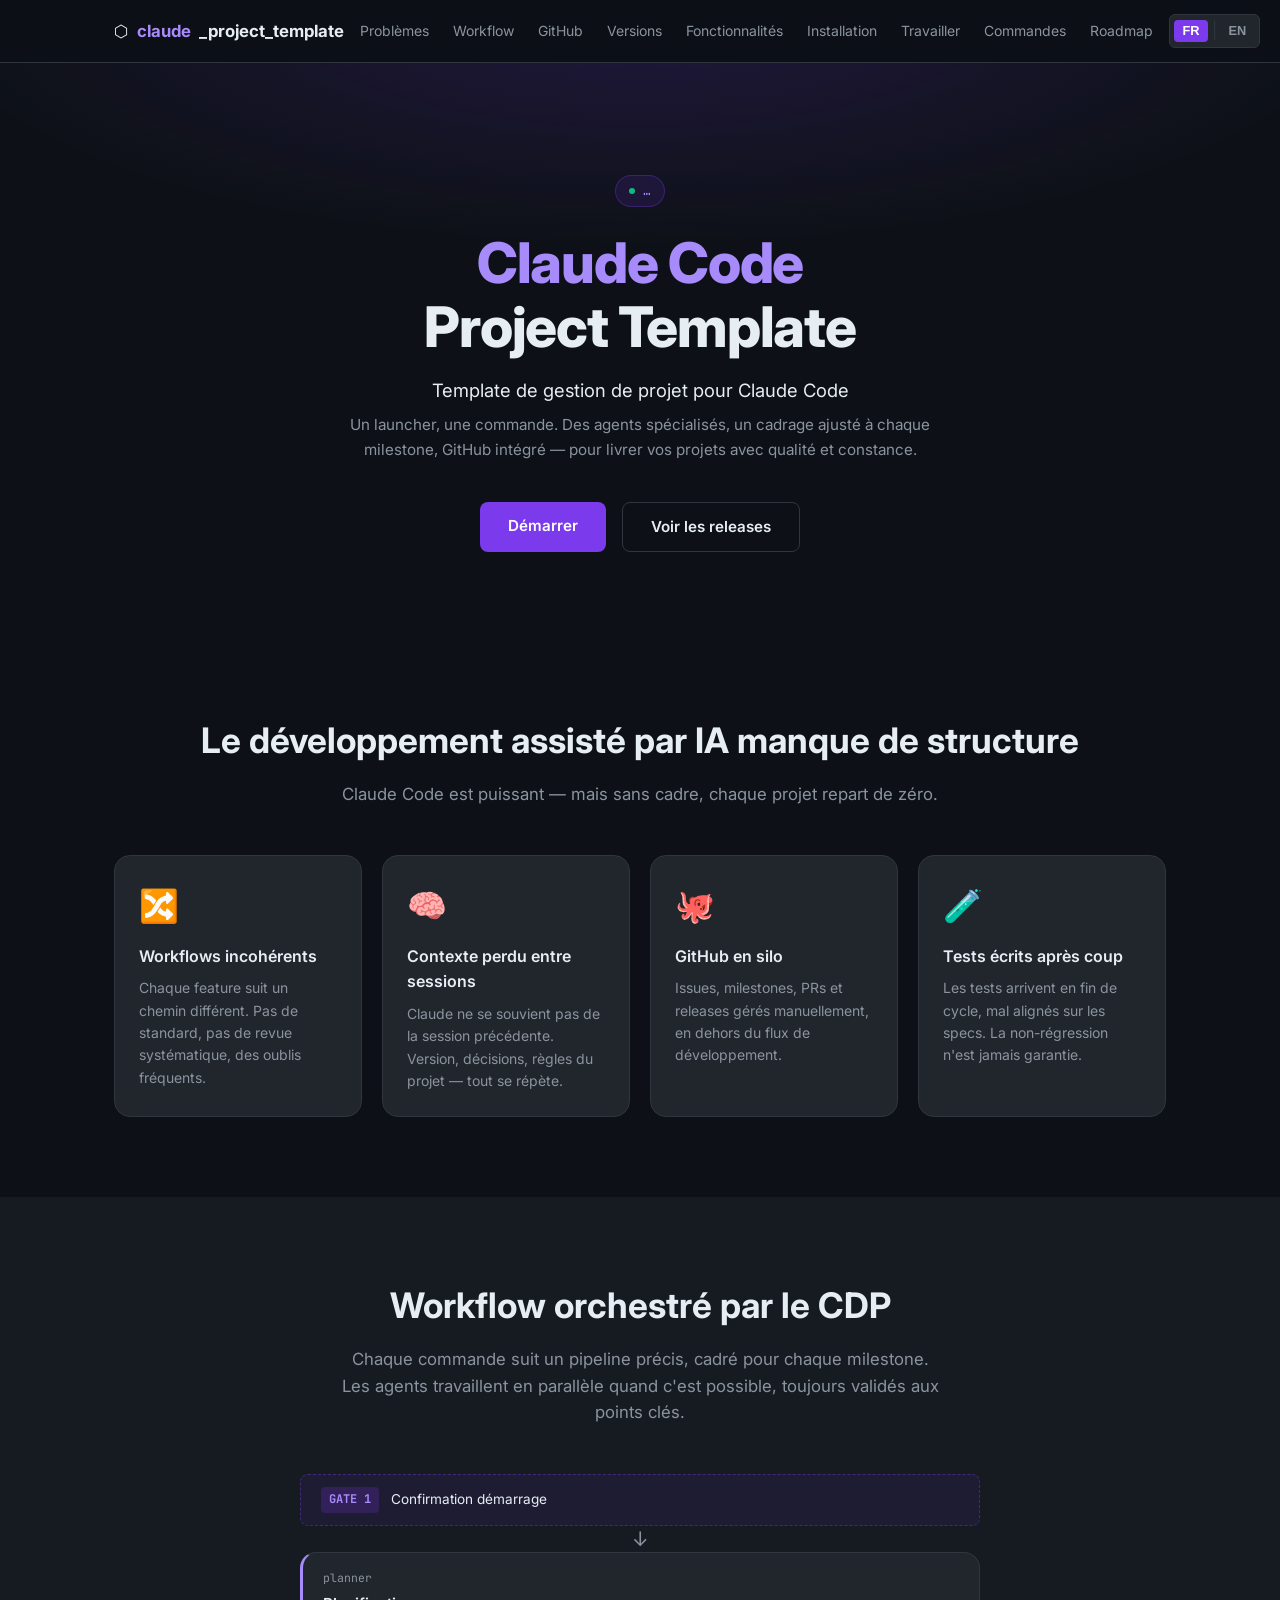
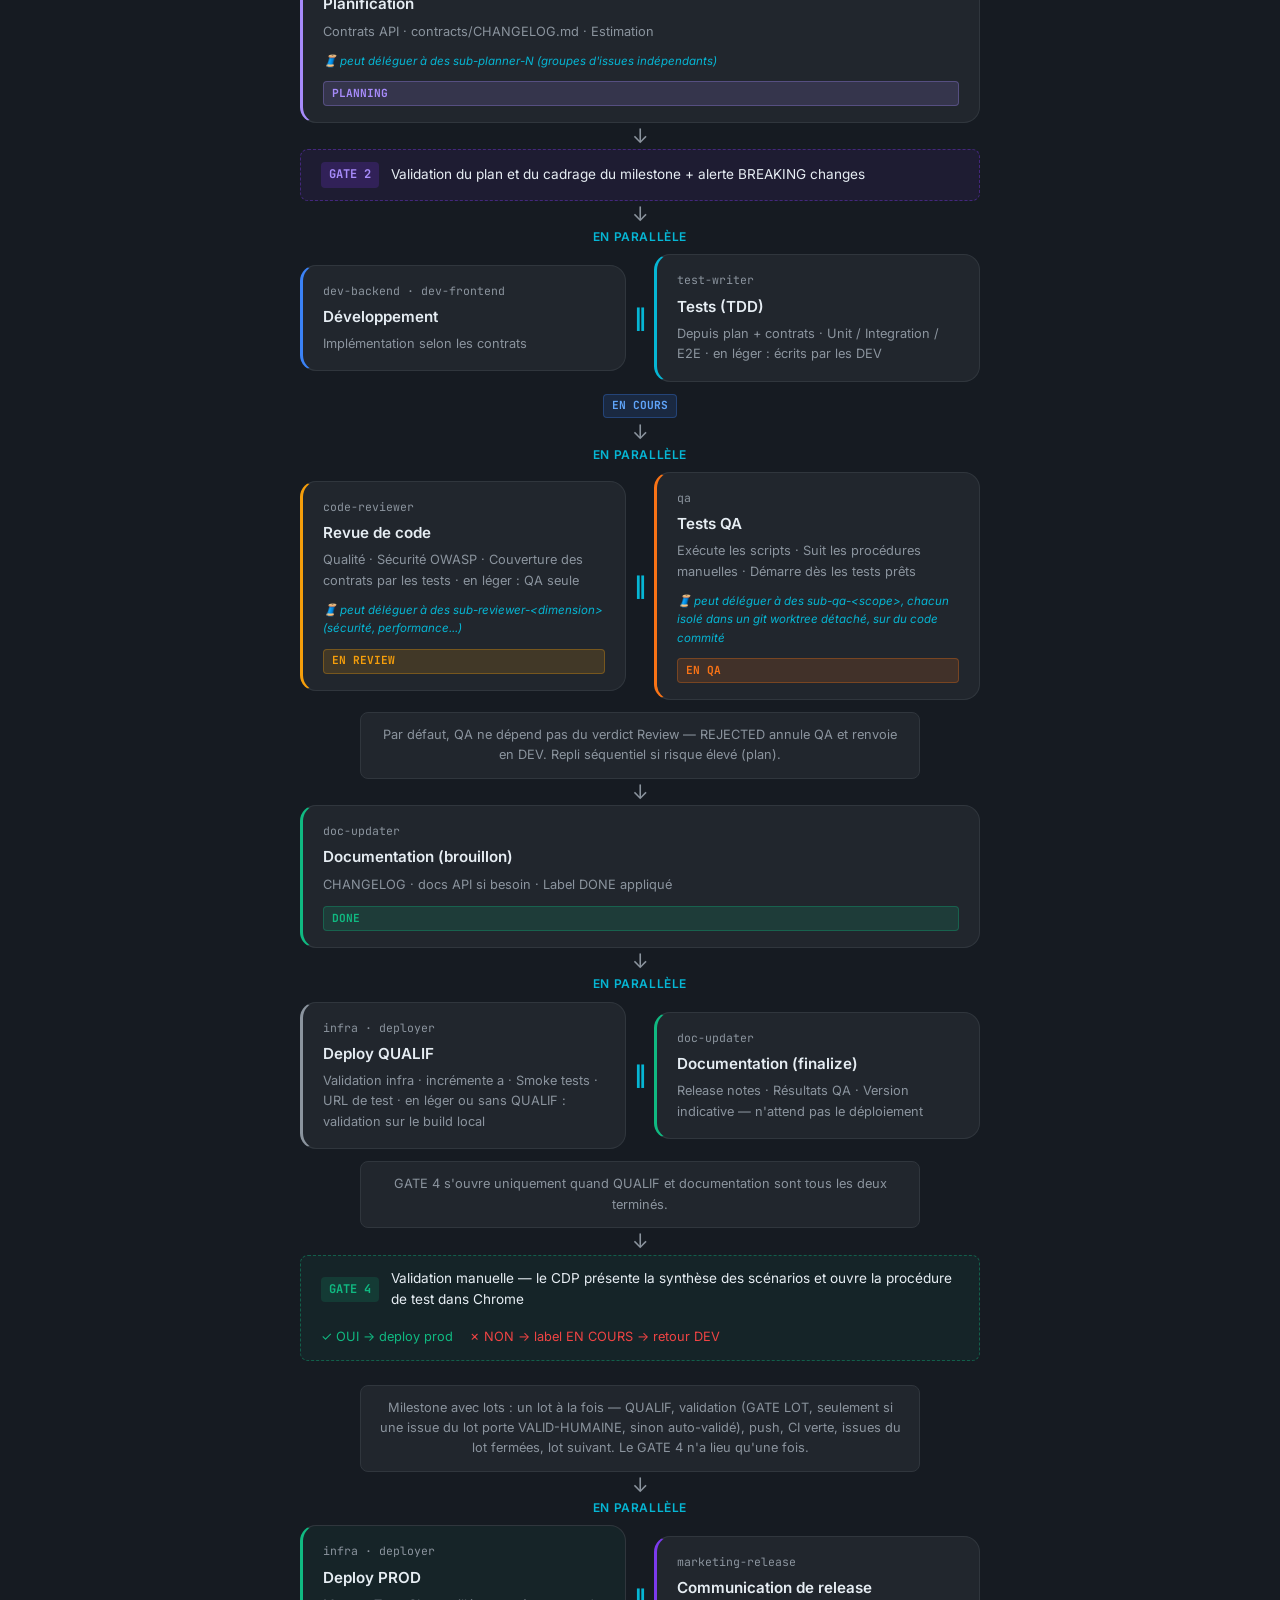
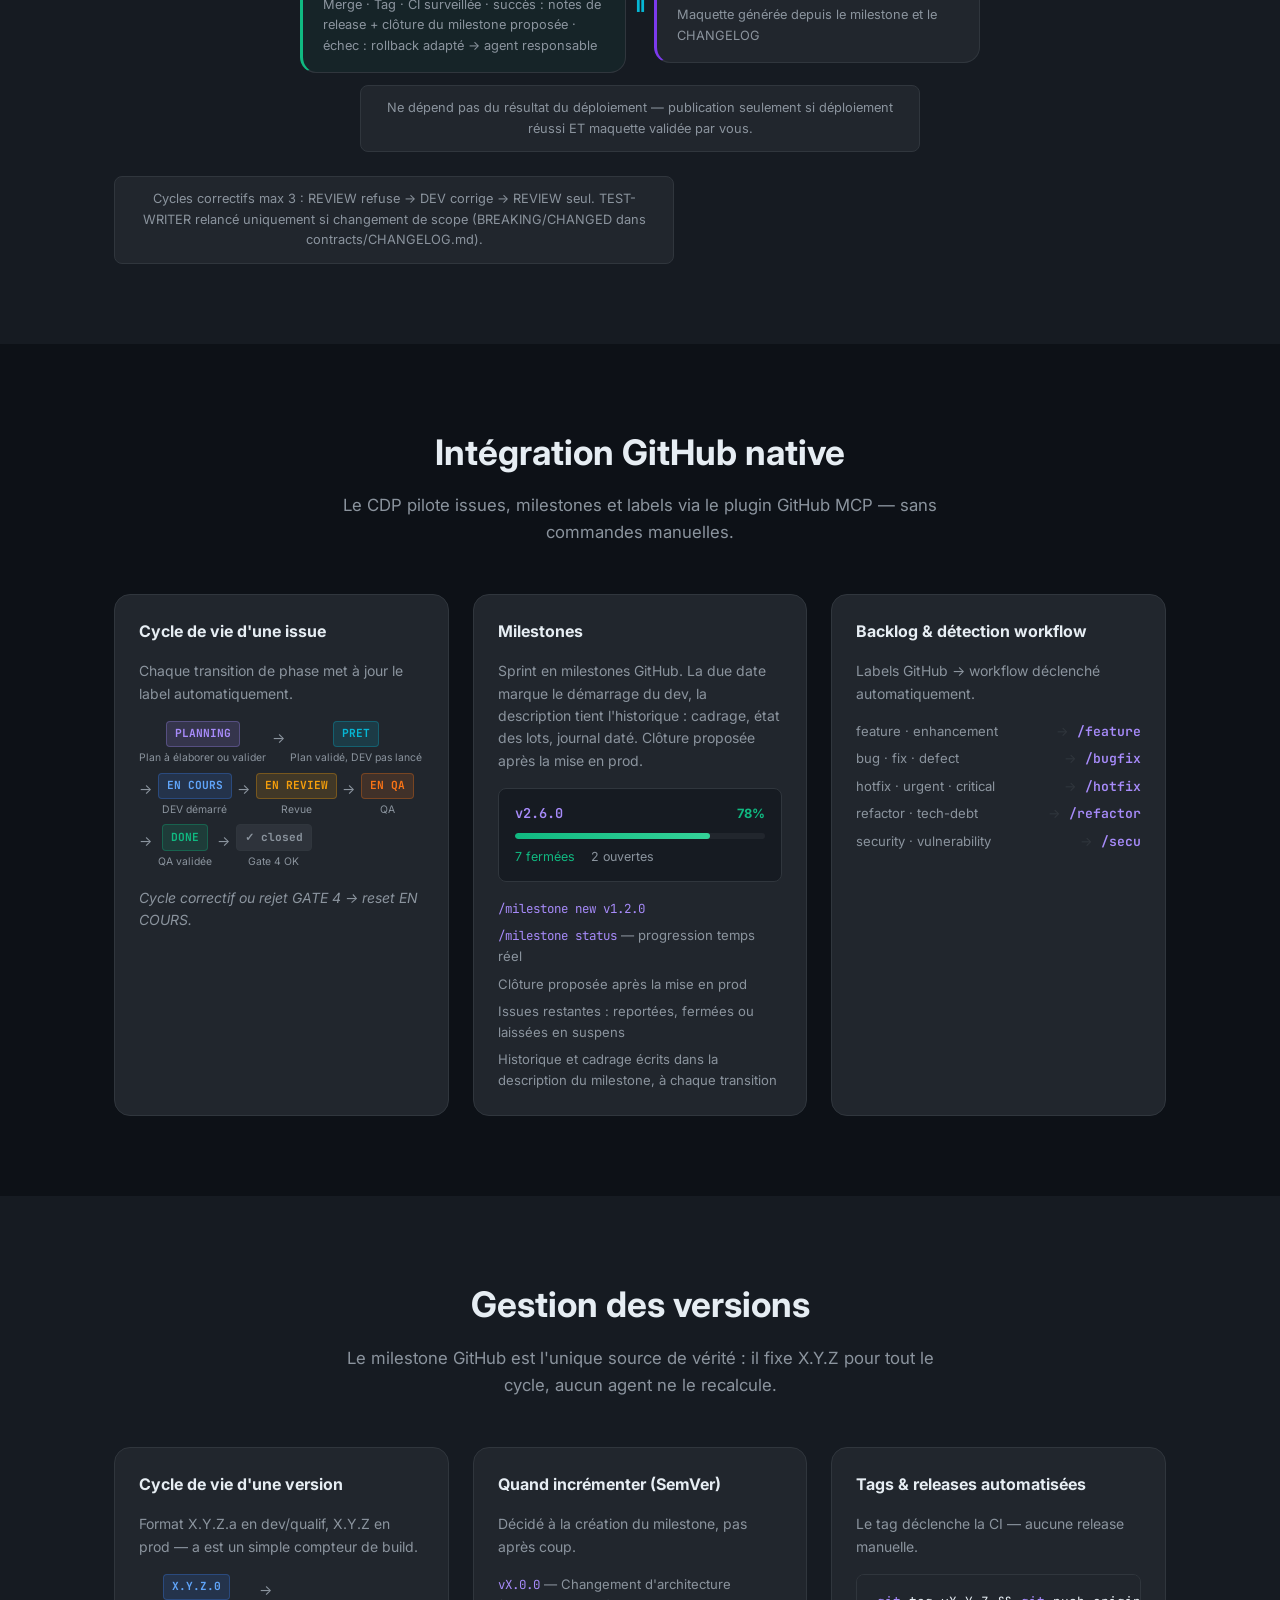
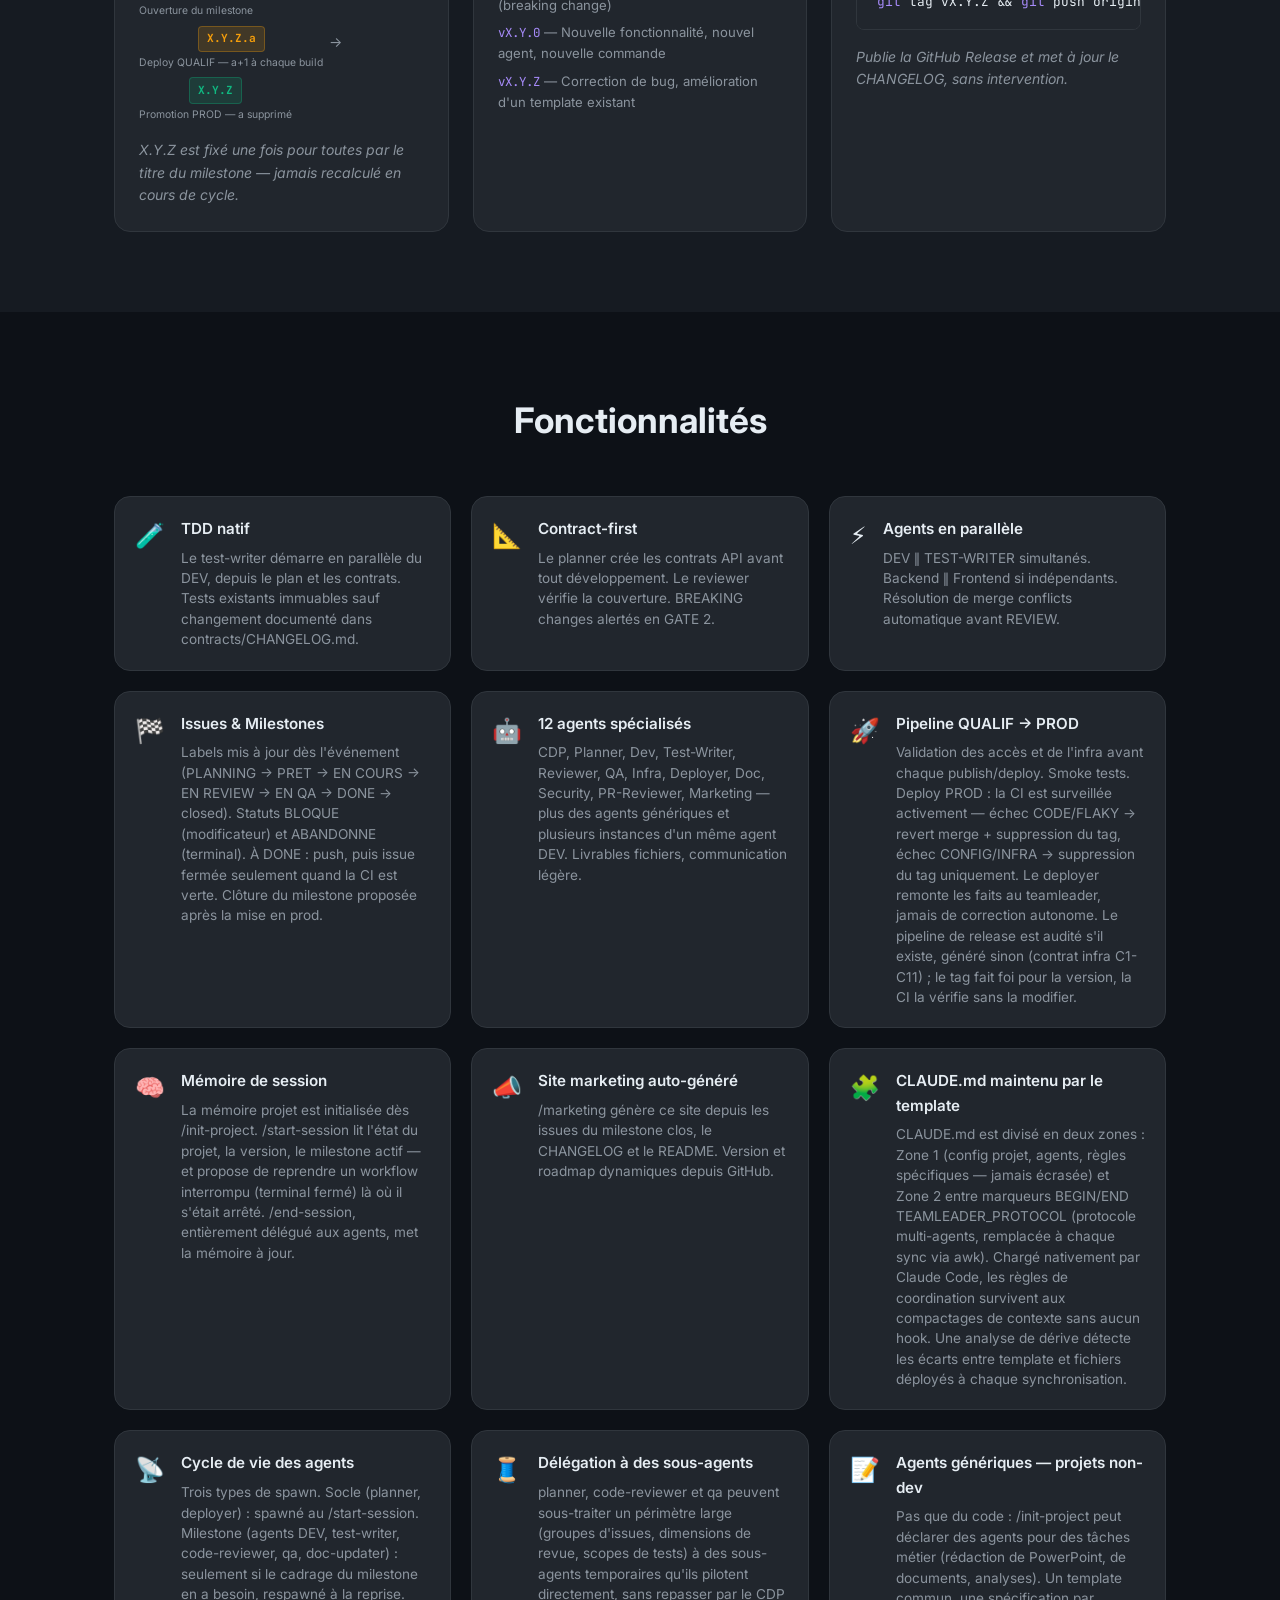
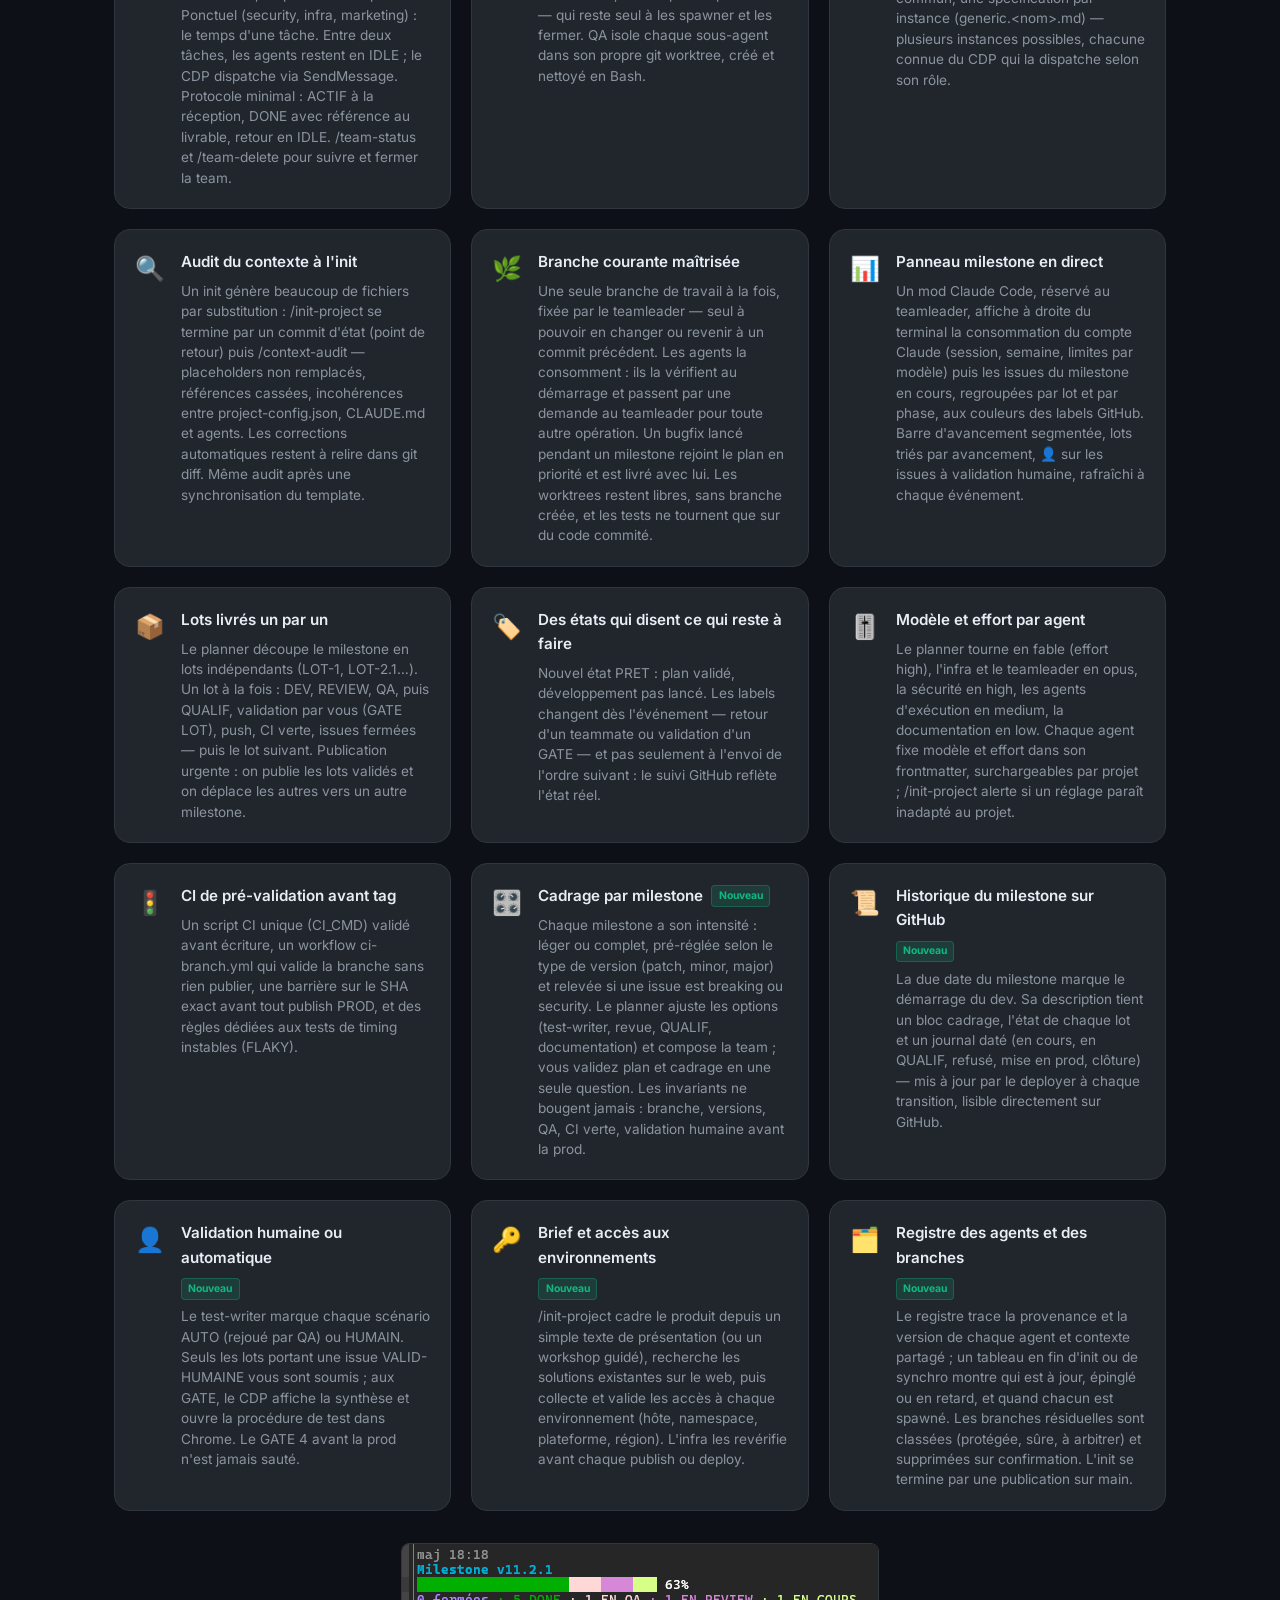
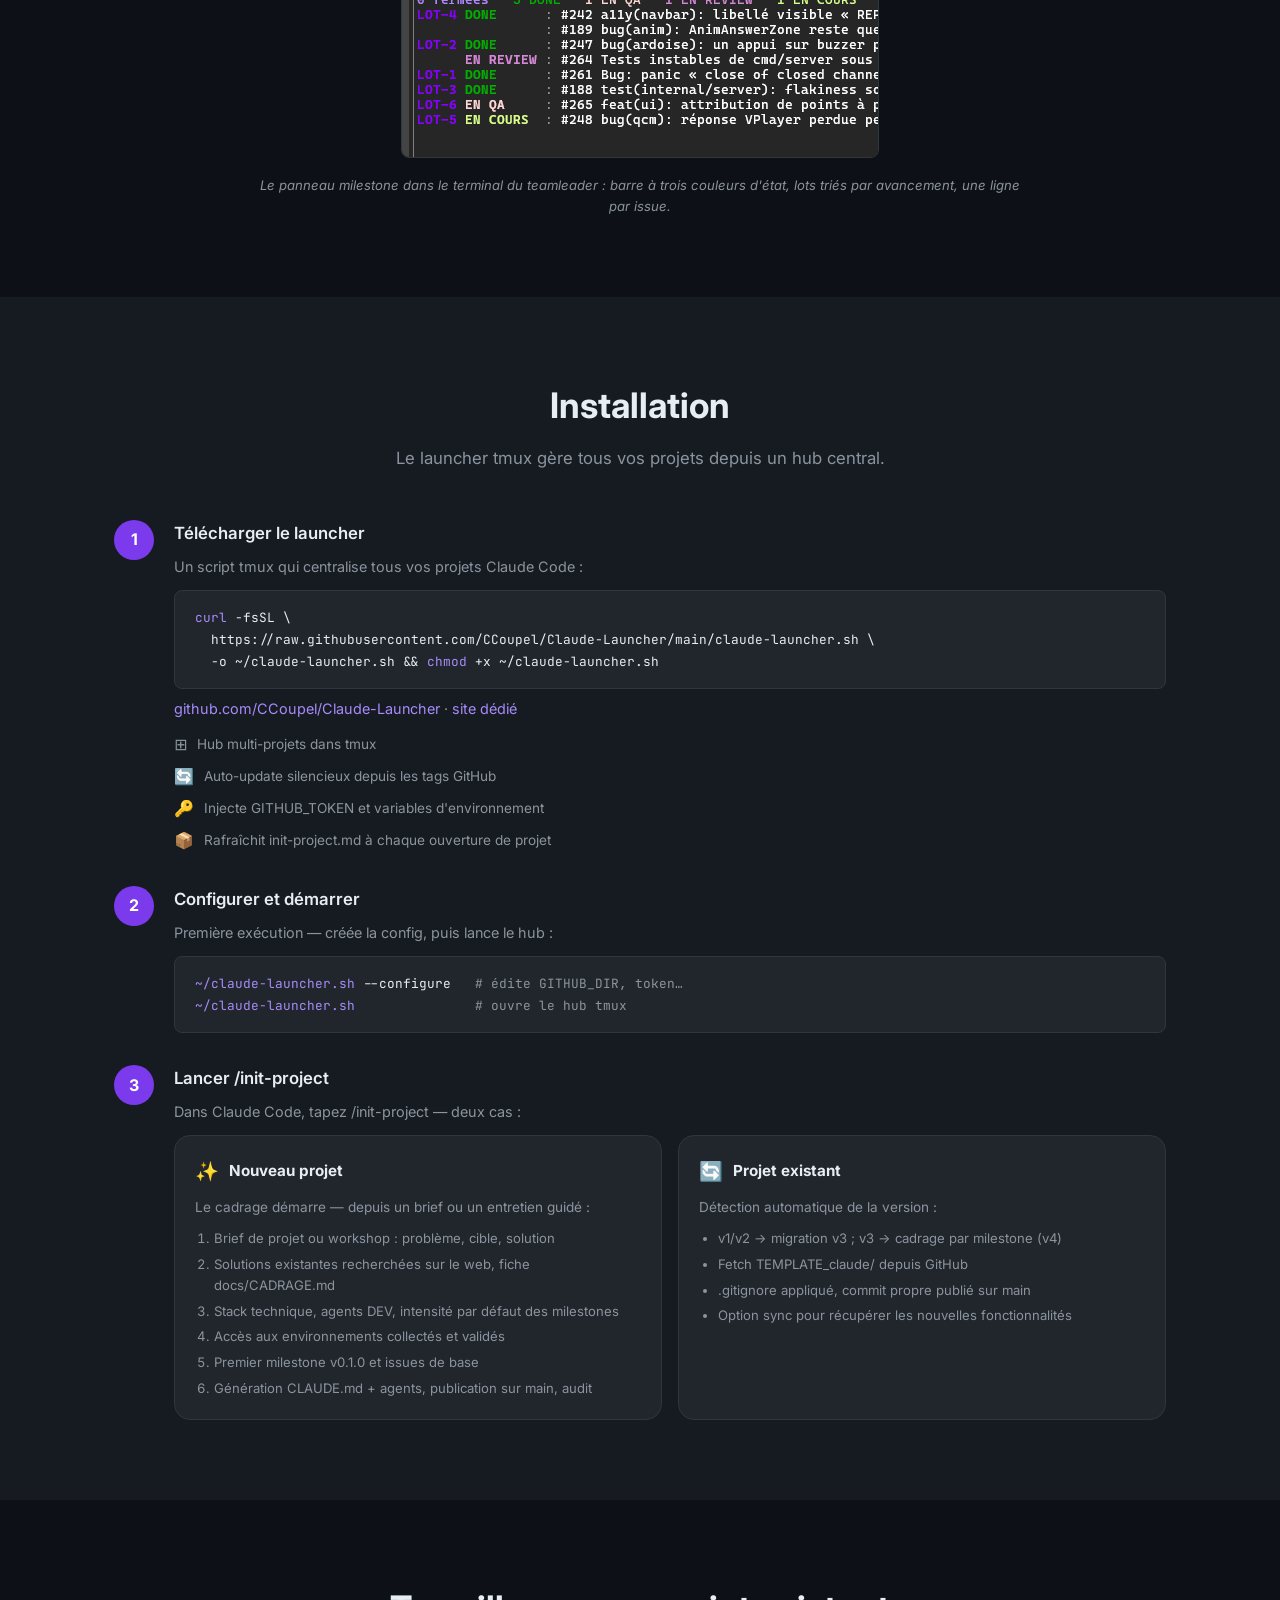
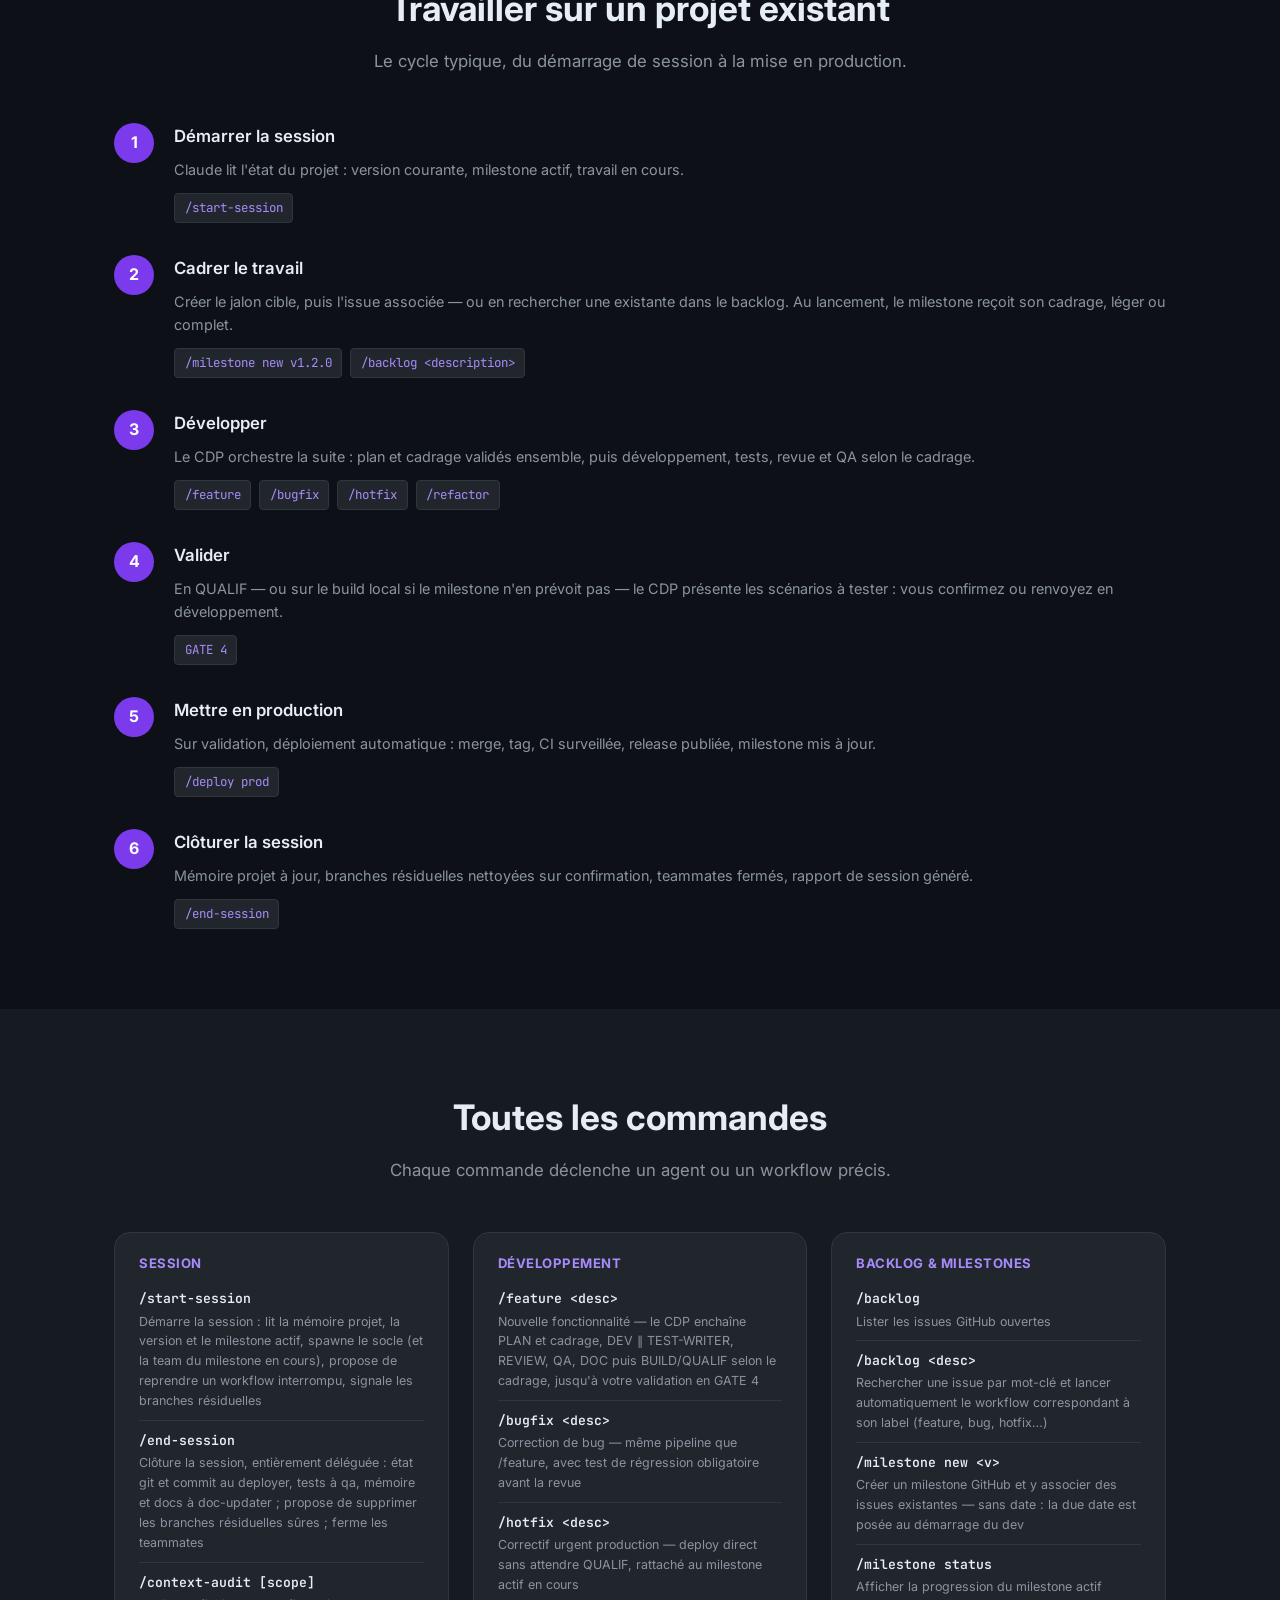
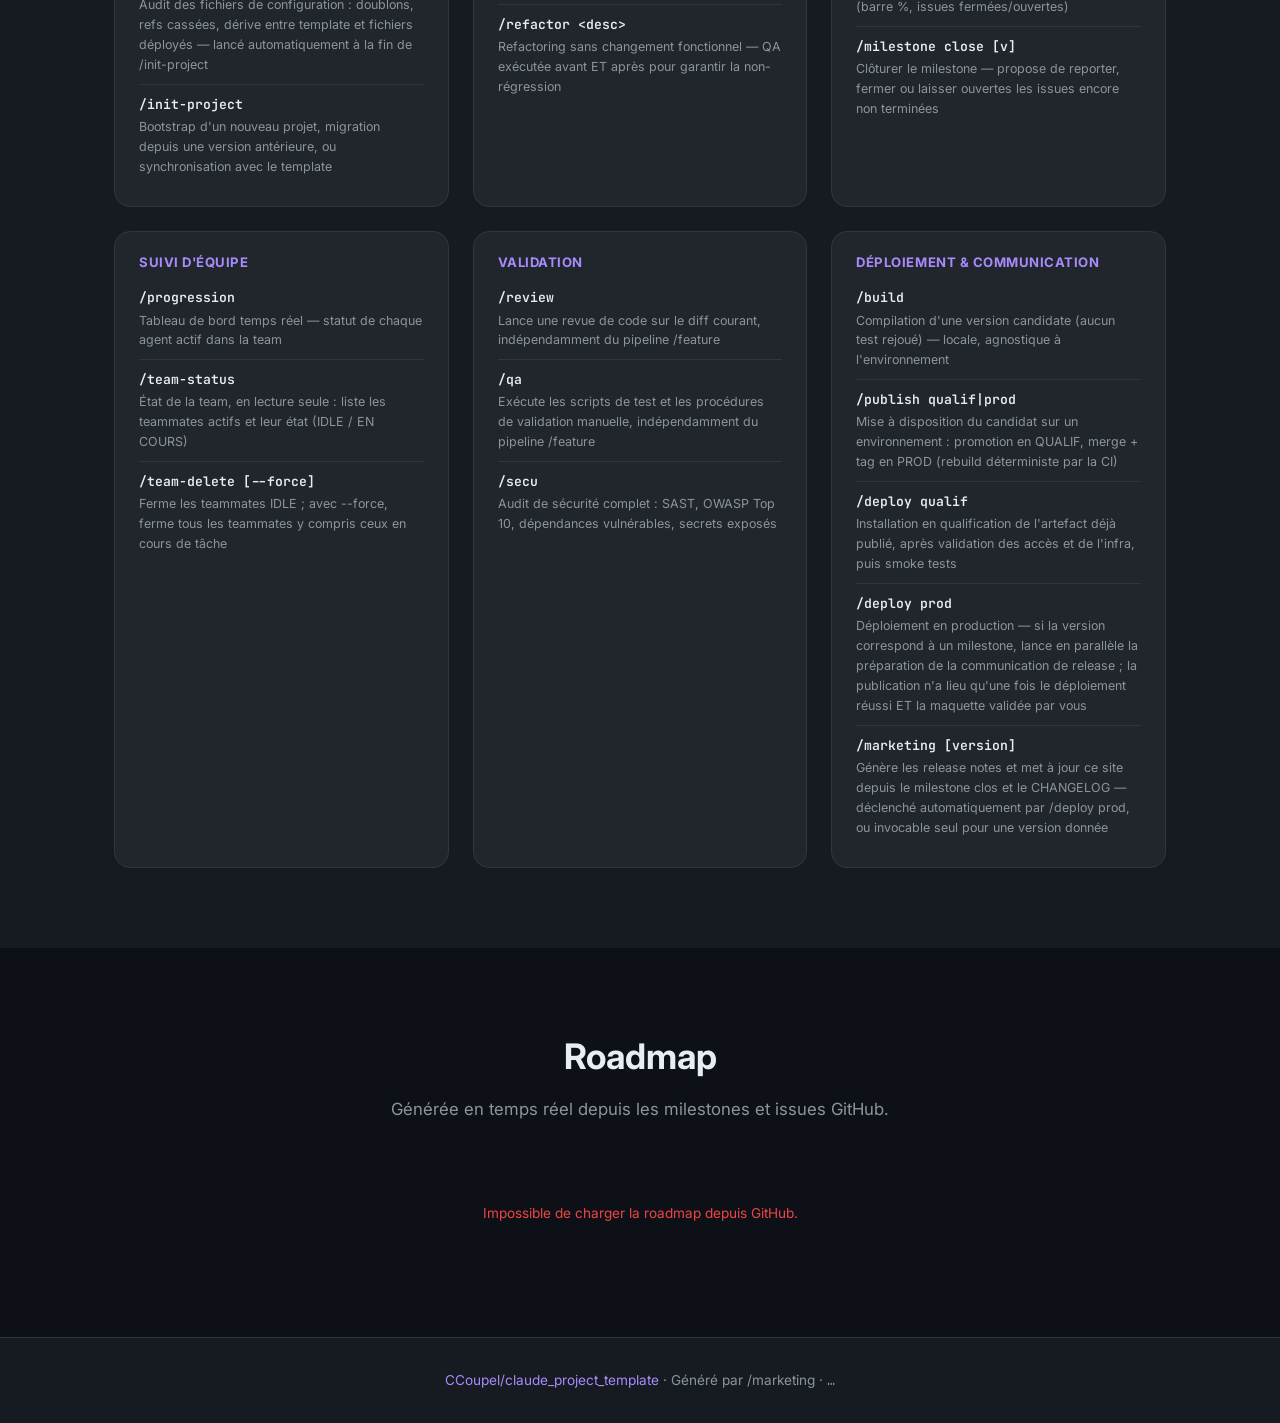
==== index.html @ ef9eb718 "feat(marketing): cadrage par milestone, historique GitHub, validation humaine/auto, brief et acces, " ====
<!DOCTYPE html>
<html lang="fr">
<head>
  <meta charset="UTF-8" />
  <meta name="viewport" content="width=device-width, initial-scale=1.0" />
  <meta name="description" content="Template de gestion de projet pour Claude Code — agents spécialisés, workflows orchestrés, GitHub intégré, TDD natif." />
  <title>Claude Project Template</title>
  <link rel="preconnect" href="https://fonts.googleapis.com" />
  <link rel="preconnect" href="https://fonts.gstatic.com" crossorigin />
  <link href="https://fonts.googleapis.com/css2?family=Inter:wght@400;500;600;700;800&family=JetBrains+Mono:wght@400;500&display=swap" rel="stylesheet" />
  <link rel="stylesheet" href="assets/style.css" />
</head>
<body>

<nav>
  <div class="container nav-inner">
    <div class="nav-logo">⬡ <span>claude</span>_project_template</div>
    <ul class="nav-links">
      <li><a href="#problems" data-i18n="nav.problems">Problèmes</a></li>
      <li><a href="#workflow" data-i18n="nav.workflow">Workflow</a></li>
      <li><a href="#github"   data-i18n="nav.github">GitHub</a></li>
      <li><a href="#versioning" data-i18n="nav.versioning">Versions</a></li>
      <li><a href="#features" data-i18n="nav.features">Fonctionnalités</a></li>
      <li><a href="#install"  data-i18n="nav.install">Installation</a></li>
      <li><a href="#working"  data-i18n="nav.working">Travailler</a></li>
      <li><a href="#commands" data-i18n="nav.commands">Commandes</a></li>
      <li><a href="#roadmap"  data-i18n="nav.roadmap">Roadmap</a></li>
    </ul>
    <div class="lang-switcher">
      <button class="lang-btn active" data-lang="fr">FR</button>
      <span>|</span>
      <button class="lang-btn" data-lang="en">EN</button>
    </div>
  </div>
</nav>

<section id="hero">
  <div class="container">
    <div class="hero-badge"><span class="dot"></span><span class="version-tag">…</span></div>
    <h1><em>Claude Code</em><br>Project Template</h1>
    <p class="hero-tagline" data-i18n="hero.tagline"></p>
    <p class="hero-sub" data-i18n="hero.description"></p>
    <div class="hero-ctas">
      <a href="#install" class="btn btn-primary" data-i18n="hero.cta.install">Démarrer</a>
      <a href="https://github.com/CCoupel/claude_project_template/releases" class="btn btn-outline" target="_blank" rel="noopener" data-i18n="hero.cta.releases">Voir les releases</a>
    </div>
  </div>
</section>

<section id="problems">
  <div class="container">
    <div class="section-header">
      <h2 data-i18n="problems.title"></h2>
      <p data-i18n="problems.subtitle"></p>
    </div>
    <div class="problems-grid">
      <div class="problem-card"><div class="problem-icon">🔀</div><h3 data-i18n="problems.p1.title"></h3><p data-i18n="problems.p1.desc"></p></div>
      <div class="problem-card"><div class="problem-icon">🧠</div><h3 data-i18n="problems.p2.title"></h3><p data-i18n="problems.p2.desc"></p></div>
      <div class="problem-card"><div class="problem-icon">🐙</div><h3 data-i18n="problems.p3.title"></h3><p data-i18n="problems.p3.desc"></p></div>
      <div class="problem-card"><div class="problem-icon">🧪</div><h3 data-i18n="problems.p4.title"></h3><p data-i18n="problems.p4.desc"></p></div>
    </div>
  </div>
</section>

<section id="workflow">
  <div class="container">
    <div class="section-header">
      <h2 data-i18n="workflow.title"></h2>
      <p data-i18n="workflow.subtitle"></p>
    </div>
    <div class="pipeline">

      <div class="pipeline-gate">
        <span class="gate-label">GATE 1</span>
        <span class="gate-desc" data-i18n="wf.gate1"></span>
      </div>
      <div class="pipeline-arrow">↓</div>

      <div class="pipeline-step step-plan has-subs subs-right">
        <div class="step-agent">planner</div>
        <div class="step-title" data-i18n="wf.plan"></div>
        <div class="step-desc" data-i18n="wf.plan.desc"></div>
        <div class="step-sub" data-i18n="wf.plan.sub"></div>
        <span class="step-label label-planning">PLANNING</span>
        <div class="sub-wing">
          <div class="sub-box">sub-planner-1</div>
          <div class="sub-box">sub-planner-2</div>
        </div>
      </div>
      <div class="pipeline-arrow">↓</div>

      <div class="pipeline-gate">
        <span class="gate-label">GATE 2</span>
        <span class="gate-desc" data-i18n="wf.gate2"></span>
      </div>
      <div class="pipeline-arrow">↓</div>

      <div class="pipeline-parallel-block">
        <div class="parallel-header" data-i18n="wf.parallel"></div>
        <div class="pipeline-parallel">
          <div class="pipeline-step step-dev">
            <div class="step-agent">dev-backend · dev-frontend</div>
            <div class="step-title" data-i18n="wf.dev"></div>
            <div class="step-desc" data-i18n="wf.dev.desc"></div>
          </div>
          <div class="parallel-sep">∥</div>
          <div class="pipeline-step step-test">
            <div class="step-agent">test-writer</div>
            <div class="step-title" data-i18n="wf.tests"></div>
            <div class="step-desc" data-i18n="wf.tests.desc"></div>
          </div>
        </div>
        <span class="step-label label-encours" style="margin-top:.75rem;display:inline-block">EN COURS</span>
      </div>
      <div class="pipeline-arrow">↓</div>

      <div class="pipeline-parallel-block">
        <div class="parallel-header" data-i18n="wf.parallel"></div>
        <div class="pipeline-parallel">
          <div class="pipeline-step step-review has-subs subs-left">
            <div class="step-agent">code-reviewer</div>
            <div class="step-title" data-i18n="wf.review"></div>
            <div class="step-desc" data-i18n="wf.review.desc"></div>
            <div class="step-sub" data-i18n="wf.review.sub"></div>
            <span class="step-label label-review">EN REVIEW</span>
            <div class="sub-wing">
              <div class="sub-box">sub-reviewer-securite</div>
              <div class="sub-box">sub-reviewer-performance</div>
            </div>
          </div>
          <div class="parallel-sep">∥</div>
          <div class="pipeline-step step-qa has-subs subs-right">
            <div class="step-agent">qa</div>
            <div class="step-title" data-i18n="wf.qa"></div>
            <div class="step-desc" data-i18n="wf.qa.desc"></div>
            <div class="step-sub" data-i18n="wf.qa.sub"></div>
            <span class="step-label label-qa">EN QA</span>
            <div class="sub-wing">
              <div class="sub-box">sub-qa-unit</div>
              <div class="sub-box">sub-qa-e2e</div>
            </div>
          </div>
        </div>
        <div class="pipeline-note" style="margin-top:.75rem" data-i18n="wf.reviewqa.note"></div>
      </div>
      <div class="pipeline-arrow">↓</div>

      <div class="pipeline-step step-doc">
        <div class="step-agent">doc-updater</div>
        <div class="step-title" data-i18n="wf.doc"></div>
        <div class="step-desc" data-i18n="wf.doc.desc"></div>
        <span class="step-label label-done">DONE</span>
      </div>
      <div class="pipeline-arrow">↓</div>

      <div class="pipeline-parallel-block">
        <div class="parallel-header" data-i18n="wf.parallel"></div>
        <div class="pipeline-parallel">
          <div class="pipeline-step step-qualif">
            <div class="step-agent">infra · deployer</div>
            <div class="step-title" data-i18n="wf.qualif"></div>
            <div class="step-desc" data-i18n="wf.qualif.desc"></div>
          </div>
          <div class="parallel-sep">∥</div>
          <div class="pipeline-step step-docfinal">
            <div class="step-agent">doc-updater</div>
            <div class="step-title" data-i18n="wf.docfinal"></div>
            <div class="step-desc" data-i18n="wf.docfinal.desc"></div>
          </div>
        </div>
        <div class="pipeline-note" style="margin-top:.75rem" data-i18n="wf.qualifdoc.note"></div>
      </div>
      <div class="pipeline-arrow">↓</div>

      <div class="pipeline-gate gate-user">
        <span class="gate-label">GATE 4</span>
        <span class="gate-desc" data-i18n="wf.gate4"></span>
        <div class="gate-branches">
          <span class="gate-ok" data-i18n="wf.gate4.ok"></span>
          <span class="gate-ko" data-i18n="wf.gate4.ko"></span>
        </div>
      </div>
      <div class="pipeline-note" data-i18n="wf.lots.note"></div>
      <div class="pipeline-arrow">↓</div>

      <div class="pipeline-parallel-block">
        <div class="parallel-header" data-i18n="wf.parallel"></div>
        <div class="pipeline-parallel">
          <div class="pipeline-step step-prod">
            <div class="step-agent">infra · deployer</div>
            <div class="step-title" data-i18n="wf.prod"></div>
            <div class="step-desc" data-i18n="wf.prod.desc"></div>
          </div>
          <div class="parallel-sep">∥</div>
          <div class="pipeline-step step-marketing">
            <div class="step-agent">marketing-release</div>
            <div class="step-title" data-i18n="wf.marketing"></div>
            <div class="step-desc" data-i18n="wf.marketing.desc"></div>
          </div>
        </div>
        <div class="pipeline-note" style="margin-top:.75rem" data-i18n="wf.marketing.note"></div>
      </div>

    </div>
    <div class="pipeline-note" data-i18n="wf.cycles"></div>
  </div>
</section>

<section id="github">
  <div class="container">
    <div class="section-header">
      <h2 data-i18n="github.title"></h2>
      <p data-i18n="github.subtitle"></p>
    </div>
    <div class="github-grid">

      <div class="github-card">
        <h3 data-i18n="github.labels.title"></h3>
        <p data-i18n="github.labels.desc"></p>
        <div class="label-chain">
          <div class="label-step"><span class="phase-badge badge-planning">PLANNING</span><span class="label-step-desc" data-i18n="github.l1"></span></div>
          <div class="label-arrow">→</div>
          <div class="label-step"><span class="phase-badge badge-pret">PRET</span><span class="label-step-desc" data-i18n="github.lp"></span></div>
          <div class="label-arrow">→</div>
          <div class="label-step"><span class="phase-badge badge-encours">EN COURS</span><span class="label-step-desc" data-i18n="github.l2"></span></div>
          <div class="label-arrow">→</div>
          <div class="label-step"><span class="phase-badge badge-review">EN REVIEW</span><span class="label-step-desc" data-i18n="github.l3"></span></div>
          <div class="label-arrow">→</div>
          <div class="label-step"><span class="phase-badge badge-qa">EN QA</span><span class="label-step-desc" data-i18n="github.l4"></span></div>
          <div class="label-arrow">→</div>
          <div class="label-step"><span class="phase-badge badge-done">DONE</span><span class="label-step-desc" data-i18n="github.l5"></span></div>
          <div class="label-arrow">→</div>
          <div class="label-step"><span class="phase-badge badge-closed">✓ closed</span><span class="label-step-desc" data-i18n="github.l6"></span></div>
        </div>
        <p class="label-note" data-i18n="github.labels.reset"></p>
      </div>

      <div class="github-card">
        <h3 data-i18n="github.milestone.title"></h3>
        <p data-i18n="github.milestone.desc"></p>
        <div class="milestone-demo">
          <div class="milestone-header">
            <span class="milestone-name">v2.6.0</span>
            <span class="milestone-pct">78%</span>
          </div>
          <div class="milestone-bar"><div class="milestone-fill" style="width:78%"></div></div>
          <div class="milestone-issues">
            <span class="mi-closed" data-i18n="github.m.closed"></span>
            <span class="mi-open" data-i18n="github.m.open"></span>
          </div>
        </div>
        <ul class="milestone-features">
          <li><code>/milestone new v1.2.0</code></li>
          <li><code>/milestone status</code> — <span data-i18n="github.m.f2"></span></li>
          <li data-i18n="github.m.f3"></li>
          <li data-i18n="github.m.f4"></li>
          <li data-i18n="github.m.f5"></li>
        </ul>
      </div>

      <div class="github-card">
        <h3 data-i18n="github.backlog.title"></h3>
        <p data-i18n="github.backlog.desc"></p>
        <div class="label-map">
          <div class="lm-row"><span class="lm-label">feature · enhancement</span><span class="lm-arrow">→</span><span class="lm-cmd">/feature</span></div>
          <div class="lm-row"><span class="lm-label">bug · fix · defect</span><span class="lm-arrow">→</span><span class="lm-cmd">/bugfix</span></div>
          <div class="lm-row"><span class="lm-label">hotfix · urgent · critical</span><span class="lm-arrow">→</span><span class="lm-cmd">/hotfix</span></div>
          <div class="lm-row"><span class="lm-label">refactor · tech-debt</span><span class="lm-arrow">→</span><span class="lm-cmd">/refactor</span></div>
          <div class="lm-row"><span class="lm-label">security · vulnerability</span><span class="lm-arrow">→</span><span class="lm-cmd">/secu</span></div>
        </div>
      </div>

    </div>
  </div>
</section>

<section id="versioning">
  <div class="container">
    <div class="section-header">
      <h2 data-i18n="versioning.title"></h2>
      <p data-i18n="versioning.subtitle"></p>
    </div>
    <div class="github-grid">

      <div class="github-card">
        <h3 data-i18n="versioning.cycle.title"></h3>
        <p data-i18n="versioning.cycle.desc"></p>
        <div class="label-chain">
          <div class="label-step"><span class="phase-badge badge-dev">X.Y.Z.0</span><span class="label-step-desc" data-i18n="versioning.l1"></span></div>
          <div class="label-arrow">→</div>
          <div class="label-step"><span class="phase-badge badge-qualif">X.Y.Z.a</span><span class="label-step-desc" data-i18n="versioning.l2"></span></div>
          <div class="label-arrow">→</div>
          <div class="label-step"><span class="phase-badge badge-prod">X.Y.Z</span><span class="label-step-desc" data-i18n="versioning.l3"></span></div>
        </div>
        <p class="label-note" data-i18n="versioning.note"></p>
      </div>

      <div class="github-card">
        <h3 data-i18n="versioning.semver.title"></h3>
        <p data-i18n="versioning.semver.desc"></p>
        <ul class="milestone-features">
          <li><code>vX.0.0</code> — <span data-i18n="versioning.major"></span></li>
          <li><code>vX.Y.0</code> — <span data-i18n="versioning.minor"></span></li>
          <li><code>vX.Y.Z</code> — <span data-i18n="versioning.patch"></span></li>
        </ul>
      </div>

      <div class="github-card">
        <h3 data-i18n="versioning.tags.title"></h3>
        <p data-i18n="versioning.tags.desc"></p>
        <pre><span class="code-cmd">git</span> tag vX.Y.Z &amp;&amp; <span class="code-cmd">git</span> push origin vX.Y.Z</pre>
        <p class="label-note" data-i18n="versioning.tags.note"></p>
      </div>

    </div>
  </div>
</section>

<section id="features">
  <div class="container">
    <div class="section-header"><h2 data-i18n="features.title"></h2></div>
    <div class="features-grid">
      <div class="feature-card"><div class="feature-icon">🧪</div><div class="feature-body"><h3><span data-i18n="features.f1.title"></span></h3><p data-i18n="features.f1.desc"></p></div></div>
      <div class="feature-card"><div class="feature-icon">📐</div><div class="feature-body"><h3><span data-i18n="features.f2.title"></span></h3><p data-i18n="features.f2.desc"></p></div></div>
      <div class="feature-card"><div class="feature-icon">⚡</div><div class="feature-body"><h3><span data-i18n="features.f3.title"></span></h3><p data-i18n="features.f3.desc"></p></div></div>
      <div class="feature-card"><div class="feature-icon">🏁</div><div class="feature-body"><h3><span data-i18n="features.f4.title"></span></h3><p data-i18n="features.f4.desc"></p></div></div>
      <div class="feature-card"><div class="feature-icon">🤖</div><div class="feature-body"><h3><span data-i18n="features.f5.title"></span></h3><p data-i18n="features.f5.desc"></p></div></div>
      <div class="feature-card"><div class="feature-icon">🚀</div><div class="feature-body"><h3><span data-i18n="features.f6.title"></span></h3><p data-i18n="features.f6.desc"></p></div></div>
      <div class="feature-card"><div class="feature-icon">🧠</div><div class="feature-body"><h3><span data-i18n="features.f7.title"></span></h3><p data-i18n="features.f7.desc"></p></div></div>
      <div class="feature-card"><div class="feature-icon">📣</div><div class="feature-body"><h3><span data-i18n="features.f8.title"></span></h3><p data-i18n="features.f8.desc"></p></div></div>
      <div class="feature-card"><div class="feature-icon">🧩</div><div class="feature-body"><h3><span data-i18n="features.f9.title"></span></h3><p data-i18n="features.f9.desc"></p></div></div>
      <div class="feature-card"><div class="feature-icon">📡</div><div class="feature-body"><h3><span data-i18n="features.f10.title"></span></h3><p data-i18n="features.f10.desc"></p></div></div>
      <div class="feature-card"><div class="feature-icon">🧵</div><div class="feature-body"><h3><span data-i18n="features.f11.title"></span></h3><p data-i18n="features.f11.desc"></p></div></div>
      <div class="feature-card"><div class="feature-icon">📝</div><div class="feature-body"><h3><span data-i18n="features.f12.title"></span></h3><p data-i18n="features.f12.desc"></p></div></div>
      <div class="feature-card"><div class="feature-icon">🔍</div><div class="feature-body"><h3><span data-i18n="features.f13.title"></span></h3><p data-i18n="features.f13.desc"></p></div></div>
      <div class="feature-card"><div class="feature-icon">🌿</div><div class="feature-body"><h3><span data-i18n="features.f14.title"></span></h3><p data-i18n="features.f14.desc"></p></div></div>
      <div class="feature-card"><div class="feature-icon">📊</div><div class="feature-body"><h3><span data-i18n="features.f15.title"></span></h3><p data-i18n="features.f15.desc"></p></div></div>
      <div class="feature-card"><div class="feature-icon">📦</div><div class="feature-body"><h3><span data-i18n="features.f16.title"></span></h3><p data-i18n="features.f16.desc"></p></div></div>
      <div class="feature-card"><div class="feature-icon">🏷️</div><div class="feature-body"><h3><span data-i18n="features.f17.title"></span></h3><p data-i18n="features.f17.desc"></p></div></div>
      <div class="feature-card"><div class="feature-icon">🎚️</div><div class="feature-body"><h3><span data-i18n="features.f18.title"></span></h3><p data-i18n="features.f18.desc"></p></div></div>
      <div class="feature-card"><div class="feature-icon">🚦</div><div class="feature-body"><h3><span data-i18n="features.f19.title"></span></h3><p data-i18n="features.f19.desc"></p></div></div>
      <div class="feature-card"><div class="feature-icon">🎛️</div><div class="feature-body"><h3><span data-i18n="features.f20.title"></span> <span class="badge-new" data-i18n="features.new">Nouveau</span></h3><p data-i18n="features.f20.desc"></p></div></div>
      <div class="feature-card"><div class="feature-icon">📜</div><div class="feature-body"><h3><span data-i18n="features.f21.title"></span> <span class="badge-new" data-i18n="features.new">Nouveau</span></h3><p data-i18n="features.f21.desc"></p></div></div>
      <div class="feature-card"><div class="feature-icon">👤</div><div class="feature-body"><h3><span data-i18n="features.f22.title"></span> <span class="badge-new" data-i18n="features.new">Nouveau</span></h3><p data-i18n="features.f22.desc"></p></div></div>
      <div class="feature-card"><div class="feature-icon">🔑</div><div class="feature-body"><h3><span data-i18n="features.f23.title"></span> <span class="badge-new" data-i18n="features.new">Nouveau</span></h3><p data-i18n="features.f23.desc"></p></div></div>
      <div class="feature-card"><div class="feature-icon">🗂️</div><div class="feature-body"><h3><span data-i18n="features.f24.title"></span> <span class="badge-new" data-i18n="features.new">Nouveau</span></h3><p data-i18n="features.f24.desc"></p></div></div>
    </div>
    <figure class="panel-shot">
      <img src="assets/milestone-panel.png" alt="milestone-panel" loading="lazy">
      <figcaption data-i18n="features.panel.caption"></figcaption>
    </figure>
  </div>
</section>

<section id="install">
  <div class="container">
    <div class="section-header">
      <h2 data-i18n="install.title"></h2>
      <p data-i18n="install.subtitle"></p>
    </div>
    <div class="install-steps">

      <div class="install-step">
        <div class="step-num">1</div>
        <div class="step-content">
          <h3 data-i18n="install.step1.title"></h3>
          <p data-i18n="install.step1.desc"></p>
          <pre><span class="code-cmd">curl</span> -fsSL \
  https://raw.githubusercontent.com/CCoupel/Claude-Launcher/main/claude-launcher.sh \
  -o ~/claude-launcher.sh &amp;&amp; <span class="code-cmd">chmod</span> +x ~/claude-launcher.sh</pre>
          <p style="margin-top:.5rem"><a href="https://github.com/CCoupel/Claude-Launcher">github.com/CCoupel/Claude-Launcher</a> ·
          <a href="https://ccoupel.github.io/Claude-Launcher/">site dédié</a></p>
          <div class="launcher-features">
            <div class="lf-item"><span class="lf-icon">⊞</span> <span data-i18n="install.lf1"></span></div>
            <div class="lf-item"><span class="lf-icon">🔄</span> <span data-i18n="install.lf2"></span></div>
            <div class="lf-item"><span class="lf-icon">🔑</span> <span data-i18n="install.lf3"></span></div>
            <div class="lf-item"><span class="lf-icon">📦</span> <span data-i18n="install.lf4"></span></div>
          </div>
        </div>
      </div>

      <div class="install-step">
        <div class="step-num">2</div>
        <div class="step-content">
          <h3 data-i18n="install.step2.title"></h3>
          <p data-i18n="install.step2.desc"></p>
          <pre><span class="code-cmd">~/claude-launcher.sh</span> --configure   <span class="code-comment"># édite GITHUB_DIR, token…</span>
<span class="code-cmd">~/claude-launcher.sh</span>               <span class="code-comment"># ouvre le hub tmux</span></pre>
        </div>
      </div>

      <div class="install-step">
        <div class="step-num">3</div>
        <div class="step-content">
          <h3 data-i18n="install.step3.title"></h3>
          <p data-i18n="install.step3.intro"></p>
          <div class="install-cases">
            <div class="install-case">
              <div class="case-header"><span class="case-icon">✨</span><strong data-i18n="install.case1.title"></strong></div>
              <p data-i18n="install.case1.desc"></p>
              <ol class="case-steps">
                <li data-i18n="install.case1.s1"></li>
                <li data-i18n="install.case1.s2"></li>
                <li data-i18n="install.case1.s3"></li>
                <li data-i18n="install.case1.s4"></li>
                <li data-i18n="install.case1.s5"></li>
                <li data-i18n="install.case1.s6"></li>
              </ol>
            </div>
            <div class="install-case">
              <div class="case-header"><span class="case-icon">🔄</span><strong data-i18n="install.case2.title"></strong></div>
              <p data-i18n="install.case2.desc"></p>
              <ul class="case-steps">
                <li data-i18n="install.case2.s1"></li>
                <li data-i18n="install.case2.s2"></li>
                <li data-i18n="install.case2.s3"></li>
                <li data-i18n="install.case2.s4"></li>
              </ul>
            </div>
          </div>
        </div>
      </div>

    </div>
  </div>
</section>

<section id="working">
  <div class="container">
    <div class="section-header">
      <h2 data-i18n="working.title"></h2>
      <p data-i18n="working.subtitle"></p>
    </div>
    <div class="install-steps">

      <div class="install-step">
        <div class="step-num">1</div>
        <div class="step-content">
          <h3 data-i18n="working.step1.title"></h3>
          <p data-i18n="working.step1.desc"></p>
          <div class="commands-list"><span class="cmd-tag">/start-session</span></div>
        </div>
      </div>

      <div class="install-step">
        <div class="step-num">2</div>
        <div class="step-content">
          <h3 data-i18n="working.step2.title"></h3>
          <p data-i18n="working.step2.desc"></p>
          <div class="commands-list">
            <span class="cmd-tag">/milestone new v1.2.0</span>
            <span class="cmd-tag">/backlog &lt;description&gt;</span>
          </div>
        </div>
      </div>

      <div class="install-step">
        <div class="step-num">3</div>
        <div class="step-content">
          <h3 data-i18n="working.step3.title"></h3>
          <p data-i18n="working.step3.desc"></p>
          <div class="commands-list">
            <span class="cmd-tag">/feature</span>
            <span class="cmd-tag">/bugfix</span>
            <span class="cmd-tag">/hotfix</span>
            <span class="cmd-tag">/refactor</span>
          </div>
        </div>
      </div>

      <div class="install-step">
        <div class="step-num">4</div>
        <div class="step-content">
          <h3 data-i18n="working.step4.title"></h3>
          <p data-i18n="working.step4.desc"></p>
          <div class="commands-list"><span class="cmd-tag">GATE 4</span></div>
        </div>
      </div>

      <div class="install-step">
        <div class="step-num">5</div>
        <div class="step-content">
          <h3 data-i18n="working.step5.title"></h3>
          <p data-i18n="working.step5.desc"></p>
          <div class="commands-list"><span class="cmd-tag">/deploy prod</span></div>
        </div>
      </div>

      <div class="install-step">
        <div class="step-num">6</div>
        <div class="step-content">
          <h3 data-i18n="working.step6.title"></h3>
          <p data-i18n="working.step6.desc"></p>
          <div class="commands-list"><span class="cmd-tag">/end-session</span></div>
        </div>
      </div>

    </div>
  </div>
</section>

<section id="commands">
  <div class="container">
    <div class="section-header">
      <h2 data-i18n="commands.title"></h2>
      <p data-i18n="commands.subtitle"></p>
    </div>
    <div class="cmd-grid">

      <div class="cmd-card">
        <h3 data-i18n="commands.cat.session"></h3>
        <div class="cmd-row"><span class="cmd-name">/start-session</span><span class="cmd-desc" data-i18n="commands.start-session"></span></div>
        <div class="cmd-row"><span class="cmd-name">/end-session</span><span class="cmd-desc" data-i18n="commands.end-session"></span></div>
        <div class="cmd-row"><span class="cmd-name">/context-audit [scope]</span><span class="cmd-desc" data-i18n="commands.context-audit"></span></div>
        <div class="cmd-row"><span class="cmd-name">/init-project</span><span class="cmd-desc" data-i18n="commands.init-project"></span></div>
      </div>

      <div class="cmd-card">
        <h3 data-i18n="commands.cat.dev"></h3>
        <div class="cmd-row"><span class="cmd-name">/feature &lt;desc&gt;</span><span class="cmd-desc" data-i18n="commands.feature"></span></div>
        <div class="cmd-row"><span class="cmd-name">/bugfix &lt;desc&gt;</span><span class="cmd-desc" data-i18n="commands.bugfix"></span></div>
        <div class="cmd-row"><span class="cmd-name">/hotfix &lt;desc&gt;</span><span class="cmd-desc" data-i18n="commands.hotfix"></span></div>
        <div class="cmd-row"><span class="cmd-name">/refactor &lt;desc&gt;</span><span class="cmd-desc" data-i18n="commands.refactor"></span></div>
      </div>

      <div class="cmd-card">
        <h3 data-i18n="commands.cat.backlog"></h3>
        <div class="cmd-row"><span class="cmd-name">/backlog</span><span class="cmd-desc" data-i18n="commands.backlog-list"></span></div>
        <div class="cmd-row"><span class="cmd-name">/backlog &lt;desc&gt;</span><span class="cmd-desc" data-i18n="commands.backlog-search"></span></div>
        <div class="cmd-row"><span class="cmd-name">/milestone new &lt;v&gt;</span><span class="cmd-desc" data-i18n="commands.milestone-new"></span></div>
        <div class="cmd-row"><span class="cmd-name">/milestone status</span><span class="cmd-desc" data-i18n="commands.milestone-status"></span></div>
        <div class="cmd-row"><span class="cmd-name">/milestone close [v]</span><span class="cmd-desc" data-i18n="commands.milestone-close"></span></div>
      </div>

      <div class="cmd-card">
        <h3 data-i18n="commands.cat.team"></h3>
        <div class="cmd-row"><span class="cmd-name">/progression</span><span class="cmd-desc" data-i18n="commands.progression"></span></div>
        <div class="cmd-row"><span class="cmd-name">/team-status</span><span class="cmd-desc" data-i18n="commands.team-status"></span></div>
        <div class="cmd-row"><span class="cmd-name">/team-delete [--force]</span><span class="cmd-desc" data-i18n="commands.team-delete"></span></div>
      </div>

      <div class="cmd-card">
        <h3 data-i18n="commands.cat.validation"></h3>
        <div class="cmd-row"><span class="cmd-name">/review</span><span class="cmd-desc" data-i18n="commands.review"></span></div>
        <div class="cmd-row"><span class="cmd-name">/qa</span><span class="cmd-desc" data-i18n="commands.qa"></span></div>
        <div class="cmd-row"><span class="cmd-name">/secu</span><span class="cmd-desc" data-i18n="commands.secu"></span></div>
      </div>

      <div class="cmd-card">
        <h3 data-i18n="commands.cat.deploy"></h3>
        <div class="cmd-row"><span class="cmd-name">/build</span><span class="cmd-desc" data-i18n="commands.build"></span></div>
        <div class="cmd-row"><span class="cmd-name">/publish qualif|prod</span><span class="cmd-desc" data-i18n="commands.publish"></span></div>
        <div class="cmd-row"><span class="cmd-name">/deploy qualif</span><span class="cmd-desc" data-i18n="commands.deploy-qualif"></span></div>
        <div class="cmd-row"><span class="cmd-name">/deploy prod</span><span class="cmd-desc" data-i18n="commands.deploy-prod"></span></div>
        <div class="cmd-row"><span class="cmd-name">/marketing [version]</span><span class="cmd-desc" data-i18n="commands.marketing"></span></div>
      </div>

    </div>
  </div>
</section>

<section id="roadmap">
  <div class="container">
    <div class="section-header">
      <h2 data-i18n="roadmap.title"></h2>
      <p class="roadmap-source" data-i18n="roadmap.source"></p>
    </div>
    <div id="roadmap-content" class="roadmap-grid">
      <div class="roadmap-loading" data-i18n="roadmap.loading">Chargement…</div>
    </div>
  </div>
</section>

<footer>
  <div class="container">
    <p>
      <a href="https://github.com/CCoupel/claude_project_template" target="_blank" rel="noopener">CCoupel/claude_project_template</a>
      · <span data-i18n="footer.made">Généré par</span> /marketing
      · <span class="version-tag">…</span>
    </p>
  </div>
</footer>

<script src="assets/lang.js"></script>
<script src="assets/github.js"></script>
</body>
</html>
---- assets/style.css ----
/* Reset & Base */
*, *::before, *::after { box-sizing: border-box; margin: 0; padding: 0; }

:root {
  --bg:        #0d1117;
  --bg2:       #161b22;
  --bg3:       #21262d;
  --border:    #30363d;
  --accent:    #7c3aed;
  --accent2:   #a78bfa;
  --green:     #10b981;
  --yellow:    #f59e0b;
  --orange:    #f97316;
  --red:       #ef4444;
  --blue:      #3b82f6;
  --cyan:      #06b6d4;
  --text:      #e6edf3;
  --muted:     #8b949e;
  --radius:    8px;
  --radius-lg: 16px;
  --font:      'Inter', system-ui, -apple-system, sans-serif;
  --mono:      'JetBrains Mono', 'Fira Code', monospace;
}

html { scroll-behavior: smooth; }
body { background: var(--bg); color: var(--text); font-family: var(--font); font-size: 16px; line-height: 1.6; overflow-x: hidden; }
a { color: var(--accent2); text-decoration: none; }
a:hover { text-decoration: underline; }

/* Layout */
.container { max-width: 1100px; margin: 0 auto; padding: 0 1.5rem; }
section { padding: 5rem 0; }
section:nth-child(even) { background: var(--bg2); }

/* Nav */
nav {
  position: sticky; top: 0; z-index: 100;
  background: rgba(13,17,23,.92); backdrop-filter: blur(12px);
  border-bottom: 1px solid var(--border); padding: .875rem 0;
}
.nav-inner { display: flex; align-items: center; justify-content: space-between; gap: 1rem; }
.nav-logo { font-weight: 700; font-size: 1.05rem; color: var(--text); display: flex; align-items: center; gap: .5rem; }
.nav-logo span { color: var(--accent2); }
.nav-links { display: flex; align-items: center; gap: 1.5rem; list-style: none; }
.nav-links a { color: var(--muted); font-size: .875rem; transition: color .2s; }
.nav-links a:hover { color: var(--text); text-decoration: none; }
.lang-switcher { display: flex; align-items: center; gap: .25rem; background: var(--bg3); border: 1px solid var(--border); border-radius: 6px; padding: .2rem .3rem; }
.lang-btn { background: none; border: none; cursor: pointer; color: var(--muted); font-size: .8rem; font-weight: 600; padding: .2rem .5rem; border-radius: 4px; transition: all .15s; }
.lang-btn.active { background: var(--accent); color: #fff; }
.lang-btn:not(.active):hover { color: var(--text); }
.lang-switcher span { color: var(--border); }

/* Hero */
#hero {
  padding: 7rem 0 5rem; text-align: center;
  background: radial-gradient(ellipse 80% 60% at 50% -10%, rgba(124,58,237,.18) 0%, transparent 70%), var(--bg);
}
.hero-badge { display: inline-flex; align-items: center; gap: .5rem; background: rgba(124,58,237,.12); border: 1px solid rgba(124,58,237,.3); color: var(--accent2); font-size: .8rem; font-weight: 600; padding: .3rem .8rem; border-radius: 20px; margin-bottom: 1.5rem; font-family: var(--mono); }
.hero-badge .dot { width: 6px; height: 6px; border-radius: 50%; background: var(--green); animation: pulse 2s infinite; }
@keyframes pulse { 0%,100%{opacity:1} 50%{opacity:.3} }
#hero h1 { font-size: clamp(2.2rem, 5vw, 3.5rem); font-weight: 800; line-height: 1.15; letter-spacing: -.02em; margin-bottom: 1rem; }
#hero h1 em { font-style: normal; color: var(--accent2); }
.hero-tagline { font-size: 1.15rem; color: var(--text); max-width: 600px; margin: 0 auto .5rem; }
.hero-sub { font-size: .95rem; color: var(--muted); max-width: 600px; margin: 0 auto 2.5rem; }
.hero-ctas { display: flex; justify-content: center; gap: 1rem; flex-wrap: wrap; }
.btn { display: inline-block; padding: .75rem 1.75rem; border-radius: var(--radius); font-weight: 600; font-size: .95rem; transition: all .2s; cursor: pointer; }
.btn-primary { background: var(--accent); color: #fff; }
.btn-primary:hover { background: #6d28d9; text-decoration: none; }
.btn-outline { border: 1px solid var(--border); color: var(--text); }
.btn-outline:hover { border-color: var(--accent2); color: var(--accent2); text-decoration: none; }

/* Section header */
.section-header { text-align: center; margin-bottom: 3rem; }
.section-header h2 { font-size: clamp(1.6rem, 3vw, 2.2rem); font-weight: 700; margin-bottom: .75rem; }
.section-header p { color: var(--muted); font-size: 1.05rem; max-width: 600px; margin: 0 auto; }

/* Problems */
.problems-grid { display: grid; grid-template-columns: repeat(auto-fit, minmax(240px, 1fr)); gap: 1.25rem; }
.problem-card { background: var(--bg3); border: 1px solid var(--border); border-radius: var(--radius-lg); padding: 1.5rem; }
.problem-icon { font-size: 2rem; margin-bottom: .75rem; }
.problem-card h3 { font-size: 1rem; font-weight: 600; margin-bottom: .5rem; }
.problem-card p { font-size: .875rem; color: var(--muted); }

/* Pipeline / Workflow */
.pipeline {
  display: flex; flex-direction: column; align-items: center;
  gap: 0; max-width: 680px; margin: 0 auto;
}
.pipeline-arrow { color: var(--muted); font-size: 1.25rem; line-height: 1; padding: .2rem 0; }
.pipeline-step {
  width: 100%; background: var(--bg3); border: 1px solid var(--border);
  border-radius: var(--radius-lg); padding: 1rem 1.25rem;
  display: flex; flex-direction: column; gap: .3rem; position: relative;
}
.pipeline-step.step-plan  { border-left: 3px solid var(--accent2); }
.pipeline-step.step-dev   { border-left: 3px solid var(--blue); }
.pipeline-step.step-test  { border-left: 3px solid var(--cyan); }
.pipeline-step.step-review{ border-left: 3px solid var(--yellow); }
.pipeline-step.step-qa    { border-left: 3px solid var(--orange); }
.pipeline-step.step-doc   { border-left: 3px solid var(--green); }
.pipeline-step.step-qualif{ border-left: 3px solid var(--muted); }
.pipeline-step.step-docfinal { border-left: 3px solid var(--green); }
.pipeline-step.step-prod  { border-left: 3px solid var(--green); background: rgba(16,185,129,.06); }
.pipeline-step.step-marketing { border-left: 3px solid var(--accent); }
.step-agent { font-family: var(--mono); font-size: .72rem; color: var(--muted); }
.step-title { font-weight: 600; font-size: .95rem; }
.step-desc  { font-size: .8rem; color: var(--muted); }
.step-sub   { font-size: .72rem; color: var(--cyan); margin-top: .3rem; font-style: italic; }

/* Branches sous-agents (planner/review/qa) — repli en texte (.step-sub) tant que la marge
   laterale disponible (container 1100px, pipeline 680px) ne suffit pas a accueillir la branche
   la plus large ("sub-reviewer-performance", ~210px avec le tronc) sans depassement horizontal. */
.has-subs { position: relative; }
.sub-wing { display: none; }

@media (min-width: 1300px) {
  .has-subs .step-sub { display: none; }

  .sub-wing {
    display: flex; flex-direction: column; gap: .5rem;
    position: absolute; top: 50%; transform: translateY(-50%); z-index: 2;
  }
  .subs-right .sub-wing { left: calc(100% + 1.75rem); }
  .subs-left  .sub-wing { right: calc(100% + 1.75rem); }

  .subs-right.has-subs::after,
  .subs-left.has-subs::after {
    content: ''; position: absolute; top: 50%; height: 1px; width: 1.75rem; background: var(--border);
  }
  .subs-right.has-subs::after { left: 100%; }
  .subs-left.has-subs::after  { right: 100%; }

  .sub-wing::before {
    content: ''; position: absolute; top: 8px; bottom: 8px; width: 1px; background: var(--border);
  }
  .subs-right .sub-wing::before { left: -1rem; }
  .subs-left  .sub-wing::before { right: -1rem; }

  .sub-box {
    position: relative; font-family: var(--mono); font-size: .68rem; color: var(--cyan);
    background: var(--bg3); border: 1px dashed var(--cyan); border-radius: 6px;
    padding: .35rem .65rem; white-space: nowrap;
  }
  .sub-box::before {
    content: ''; position: absolute; top: 50%; height: 1px; width: 1rem; background: var(--border);
  }
  .subs-right .sub-box::before { left: -1rem; }
  .subs-left  .sub-box::before { right: -1rem; }
}

.pipeline-gate {
  width: 100%; background: rgba(124,58,237,.08); border: 1px dashed rgba(124,58,237,.4);
  border-radius: var(--radius); padding: .75rem 1.25rem;
  display: flex; align-items: center; gap: .75rem; flex-wrap: wrap;
}
.pipeline-gate.gate-user { background: rgba(16,185,129,.06); border-color: rgba(16,185,129,.4); }
.gate-label { font-family: var(--mono); font-size: .75rem; font-weight: 700; color: var(--accent2); background: rgba(124,58,237,.2); padding: .2rem .5rem; border-radius: 4px; white-space: nowrap; }
.gate-user .gate-label { color: var(--green); background: rgba(16,185,129,.15); }
.gate-desc { font-size: .85rem; color: var(--text); flex: 1; }
.gate-branches { width: 100%; display: flex; gap: 1rem; margin-top: .25rem; flex-wrap: wrap; }
.gate-ok { font-size: .8rem; color: var(--green); }
.gate-ko { font-size: .8rem; color: var(--red); }

.pipeline-parallel-block { width: 100%; display: flex; flex-direction: column; align-items: center; }
.parallel-header { font-size: .75rem; font-weight: 600; color: var(--cyan); letter-spacing: .05em; text-transform: uppercase; margin-bottom: .5rem; }
.pipeline-parallel { width: 100%; display: grid; grid-template-columns: 1fr auto 1fr; gap: .5rem; align-items: center; }
.parallel-sep { font-size: 1.5rem; color: var(--cyan); text-align: center; font-weight: 700; }

.step-label { display: inline-block; font-size: .7rem; font-weight: 700; font-family: var(--mono); padding: .15rem .5rem; border-radius: 4px; margin-top: .4rem; }
.label-planning { background: rgba(167,139,250,.15); color: var(--accent2); border: 1px solid rgba(167,139,250,.3); }
.label-encours  { background: rgba(59,130,246,.15); color: #60a5fa; border: 1px solid rgba(59,130,246,.3); }
.label-review   { background: rgba(245,158,11,.15); color: var(--yellow); border: 1px solid rgba(245,158,11,.3); }
.label-qa       { background: rgba(249,115,22,.15); color: var(--orange); border: 1px solid rgba(249,115,22,.3); }
.label-done     { background: rgba(16,185,129,.15); color: var(--green); border: 1px solid rgba(16,185,129,.3); }

.pipeline-note { margin-top: 1.5rem; font-size: .8rem; color: var(--muted); text-align: center; max-width: 560px; padding: .75rem 1rem; background: var(--bg3); border-radius: var(--radius); border: 1px solid var(--border); }

/* GitHub section */
.github-grid { display: grid; grid-template-columns: repeat(auto-fit, minmax(300px, 1fr)); gap: 1.5rem; }
.github-card { background: var(--bg3); border: 1px solid var(--border); border-radius: var(--radius-lg); padding: 1.5rem; display: flex; flex-direction: column; gap: 1rem; }
.github-card h3 { font-size: 1rem; font-weight: 700; }
.github-card > p { font-size: .875rem; color: var(--muted); }

/* Label chain */
.label-chain { display: flex; flex-wrap: wrap; align-items: flex-start; gap: .35rem; }
.label-step { display: flex; flex-direction: column; align-items: center; gap: .2rem; }
.label-step-desc { font-size: .65rem; color: var(--muted); text-align: center; }
.label-arrow { color: var(--muted); font-size: .875rem; margin-top: .35rem; }
.label-note { font-size: .78rem; color: var(--muted); font-style: italic; }

/* Phase badges */
.phase-badge { display: inline-block; font-size: .7rem; font-weight: 700; font-family: var(--mono); padding: .2rem .5rem; border-radius: 4px; white-space: nowrap; }
.badge-planning { background: rgba(167,139,250,.15); color: var(--accent2); border: 1px solid rgba(167,139,250,.3); }
.badge-pret     { background: rgba(6,182,212,.15); color: var(--cyan); border: 1px solid rgba(6,182,212,.3); }
.badge-encours  { background: rgba(59,130,246,.15); color: #60a5fa; border: 1px solid rgba(59,130,246,.3); }
.badge-review   { background: rgba(245,158,11,.15); color: var(--yellow); border: 1px solid rgba(245,158,11,.3); }
.badge-qa       { background: rgba(249,115,22,.15); color: var(--orange); border: 1px solid rgba(249,115,22,.3); }
.badge-done     { background: rgba(16,185,129,.15); color: var(--green); border: 1px solid rgba(16,185,129,.3); }
.badge-closed   { background: rgba(139,148,158,.12); color: var(--muted); border: 1px solid var(--border); }
.badge-dev      { background: rgba(59,130,246,.15); color: #60a5fa; border: 1px solid rgba(59,130,246,.3); }
.badge-qualif   { background: rgba(245,158,11,.15); color: var(--yellow); border: 1px solid rgba(245,158,11,.3); }
.badge-prod     { background: rgba(16,185,129,.15); color: var(--green); border: 1px solid rgba(16,185,129,.3); }

/* Milestone demo */
.milestone-demo { background: var(--bg2); border: 1px solid var(--border); border-radius: var(--radius); padding: .875rem 1rem; }
.milestone-header { display: flex; justify-content: space-between; align-items: center; margin-bottom: .5rem; }
.milestone-name { font-family: var(--mono); font-size: .85rem; font-weight: 600; color: var(--accent2); }
.milestone-pct { font-size: .8rem; font-weight: 700; color: var(--green); }
.milestone-bar { height: 6px; background: var(--bg3); border-radius: 3px; overflow: hidden; margin-bottom: .5rem; }
.milestone-fill { height: 100%; background: linear-gradient(90deg, var(--green), #34d399); border-radius: 3px; }
.milestone-issues { display: flex; gap: 1rem; font-size: .78rem; }
.mi-closed { color: var(--green); }
.mi-open { color: var(--muted); }
.milestone-features { list-style: none; display: flex; flex-direction: column; gap: .4rem; font-size: .82rem; color: var(--muted); }
.milestone-features code { font-family: var(--mono); color: var(--accent2); font-size: .78rem; }

/* Label map (backlog) */
.label-map { display: flex; flex-direction: column; gap: .4rem; }
.lm-row { display: flex; align-items: center; gap: .5rem; font-size: .82rem; }
.lm-label { color: var(--muted); flex: 1; }
.lm-arrow { color: var(--border); }
.lm-cmd { font-family: var(--mono); color: var(--accent2); font-weight: 600; }

/* Features */
.features-grid { display: grid; grid-template-columns: repeat(auto-fit, minmax(260px, 1fr)); gap: 1.25rem; }
.feature-card { background: var(--bg3); border: 1px solid var(--border); border-radius: var(--radius-lg); padding: 1.25rem; display: flex; gap: 1rem; align-items: flex-start; transition: border-color .2s; }
.feature-card:hover { border-color: rgba(124,58,237,.4); }
.feature-icon { font-size: 1.5rem; flex-shrink: 0; }
.feature-body h3 { font-size: .95rem; font-weight: 600; margin-bottom: .4rem; display: flex; align-items: center; gap: .5rem; flex-wrap: wrap; }
.feature-body p { font-size: .85rem; color: var(--muted); line-height: 1.5; }
.badge-new { font-size: .65rem; font-weight: 700; background: rgba(16,185,129,.15); color: var(--green); border: 1px solid rgba(16,185,129,.3); padding: .1rem .4rem; border-radius: 4px; }

/* Install */
.install-steps { display: flex; flex-direction: column; gap: 2rem; }
.install-step { display: grid; grid-template-columns: 2.5rem 1fr; gap: 1.25rem; align-items: flex-start; }
.step-num { width: 2.5rem; height: 2.5rem; border-radius: 50%; background: var(--accent); color: #fff; display: flex; align-items: center; justify-content: center; font-weight: 700; font-size: 1rem; flex-shrink: 0; }
.step-content h3 { font-size: 1.05rem; font-weight: 600; margin-bottom: .5rem; }
.step-content > p { font-size: .9rem; color: var(--muted); margin-bottom: .75rem; }
pre { background: var(--bg3); border: 1px solid var(--border); border-radius: var(--radius); padding: 1rem 1.25rem; font-family: var(--mono); font-size: .8rem; overflow-x: auto; line-height: 1.7; }
.code-cmd { color: var(--accent2); }
.code-comment { color: var(--muted); }
.launcher-features { display: flex; flex-direction: column; gap: .4rem; margin-top: .75rem; }
.lf-item { display: flex; align-items: center; gap: .6rem; font-size: .85rem; color: var(--muted); }
.lf-icon { font-size: 1rem; }

/* Install cases */
.install-cases { display: grid; grid-template-columns: repeat(auto-fit, minmax(240px, 1fr)); gap: 1rem; margin-top: .75rem; }
.install-case { background: var(--bg3); border: 1px solid var(--border); border-radius: var(--radius-lg); padding: 1.25rem; }
.case-header { display: flex; align-items: center; gap: .6rem; margin-bottom: .6rem; }
.case-icon { font-size: 1.2rem; }
.case-header strong { font-size: .95rem; }
.install-case > p { font-size: .85rem; color: var(--muted); margin-bottom: .6rem; }
.case-steps { padding-left: 1.2rem; display: flex; flex-direction: column; gap: .3rem; font-size: .82rem; color: var(--muted); }

/* Commands list */
.commands-list { display: flex; flex-wrap: wrap; gap: .5rem; margin-top: .5rem; }
.cmd-tag { background: var(--bg3); border: 1px solid var(--border); color: var(--accent2); font-family: var(--mono); font-size: .78rem; padding: .25rem .6rem; border-radius: 4px; }

/* Commands reference */
.cmd-grid { display: grid; grid-template-columns: repeat(auto-fit, minmax(260px, 1fr)); gap: 1.5rem; }
.cmd-card { background: var(--bg3); border: 1px solid var(--border); border-radius: var(--radius-lg); padding: 1.25rem 1.5rem; }
.cmd-card h3 { font-size: .82rem; font-weight: 700; color: var(--accent2); text-transform: uppercase; letter-spacing: .04em; margin-bottom: .9rem; }
.cmd-row { display: flex; flex-direction: column; gap: .15rem; padding: .55rem 0; border-top: 1px solid var(--border); }
.cmd-row:first-of-type { border-top: none; padding-top: 0; }
.cmd-name { font-family: var(--mono); font-size: .82rem; color: var(--text); font-weight: 600; }
.cmd-desc { font-size: .78rem; color: var(--muted); }

/* Roadmap */
.roadmap-source { font-size: .85rem; color: var(--muted); margin-top: .25rem; }
.roadmap-grid { display: grid; grid-template-columns: repeat(auto-fit, minmax(280px, 1fr)); gap: 1.5rem; }
.roadmap-loading { color: var(--muted); font-size: .9rem; padding: 2rem; text-align: center; grid-column: 1/-1; }
.roadmap-error  { color: var(--red); font-size: .85rem; padding: 2rem; text-align: center; grid-column: 1/-1; }
.roadmap-col { background: var(--bg3); border: 1px solid var(--border); border-radius: var(--radius-lg); overflow: hidden; }
.roadmap-col-header { padding: 1rem 1.25rem; border-bottom: 1px solid var(--border); display: flex; align-items: center; gap: .625rem; font-weight: 600; font-size: .9rem; }
.status-dot { width: 8px; height: 8px; border-radius: 50%; flex-shrink: 0; }
.status-done   { background: var(--green); }
.status-inprog { background: var(--yellow); }
.status-plan   { background: var(--muted); }
.roadmap-items { padding: .75rem 1.25rem; display: flex; flex-direction: column; gap: .75rem; }
.roadmap-item { display: flex; align-items: flex-start; gap: .625rem; font-size: .875rem; }
.roadmap-item-icon { flex-shrink: 0; margin-top: .1rem; font-size: .75rem; }
.roadmap-item-title { color: var(--text); line-height: 1.4; }
.roadmap-item-num { font-family: var(--mono); font-size: .7rem; color: var(--muted); }
.milestone-progress { padding: .5rem 1.25rem 1rem; }
.milestone-progress-bar { height: 4px; background: var(--bg2); border-radius: 2px; overflow: hidden; margin-bottom: .3rem; }
.milestone-progress-fill { height: 100%; background: var(--green); border-radius: 2px; transition: width .5s; }
.milestone-progress-label { font-size: .72rem; color: var(--muted); }

/* Footer */
footer { background: var(--bg2); border-top: 1px solid var(--border); padding: 2rem 0; text-align: center; font-size: .85rem; color: var(--muted); }
footer a { color: var(--accent2); }
.version-tag { font-family: var(--mono); }

/* Responsive */
@media (max-width: 640px) {
  .nav-links { display: none; }
  .hero-ctas { flex-direction: column; align-items: center; }
  .install-step { grid-template-columns: 1fr; }
  .step-num { display: none; }
  .pipeline-parallel { grid-template-columns: 1fr; }
  .parallel-sep { display: none; }
  .label-chain { gap: .25rem; }
  .label-arrow { display: none; }
}

/* Capture du panneau milestone */
.panel-shot { margin: 2rem auto 0; max-width: 760px; text-align: center; }
.panel-shot img { max-width: 100%; height: auto; border: 1px solid var(--border); border-radius: var(--radius); background: var(--bg2); }
.panel-shot figcaption { margin-top: .6rem; font-size: .82rem; color: var(--muted); font-style: italic; }
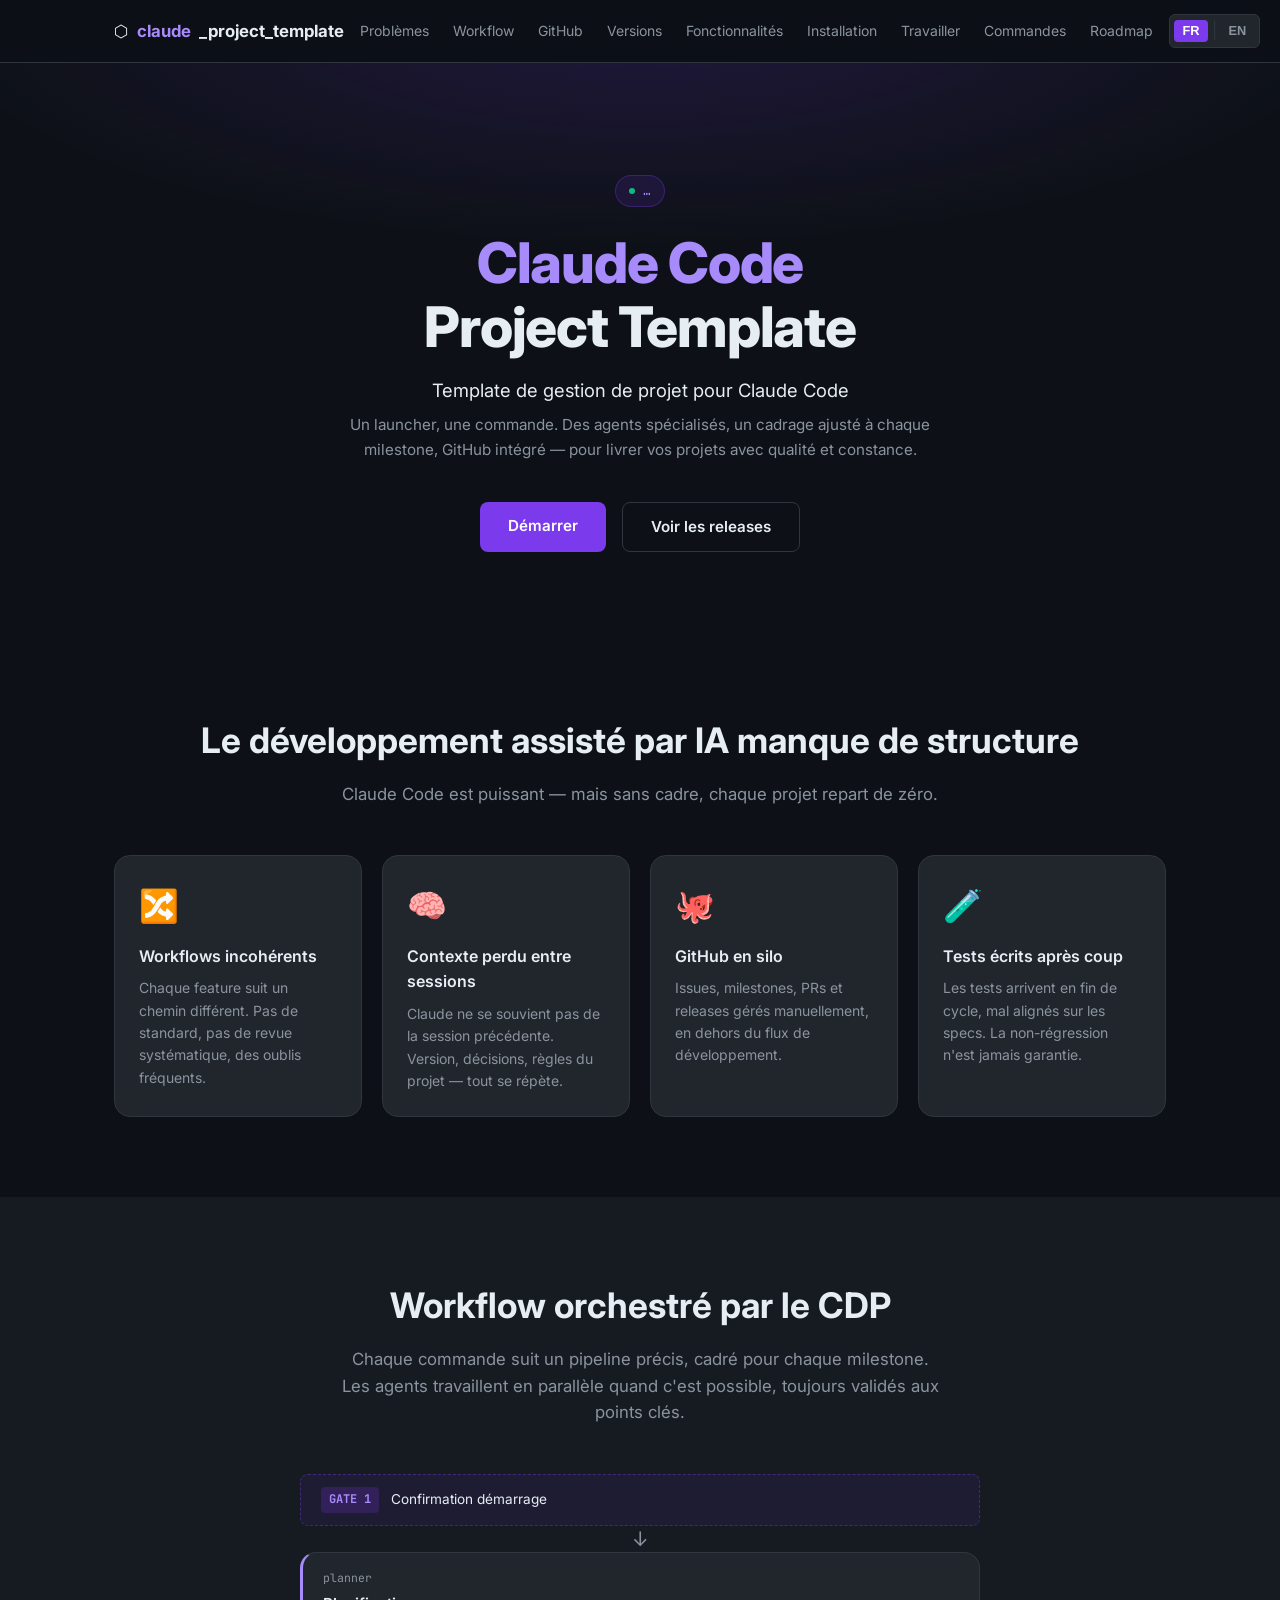
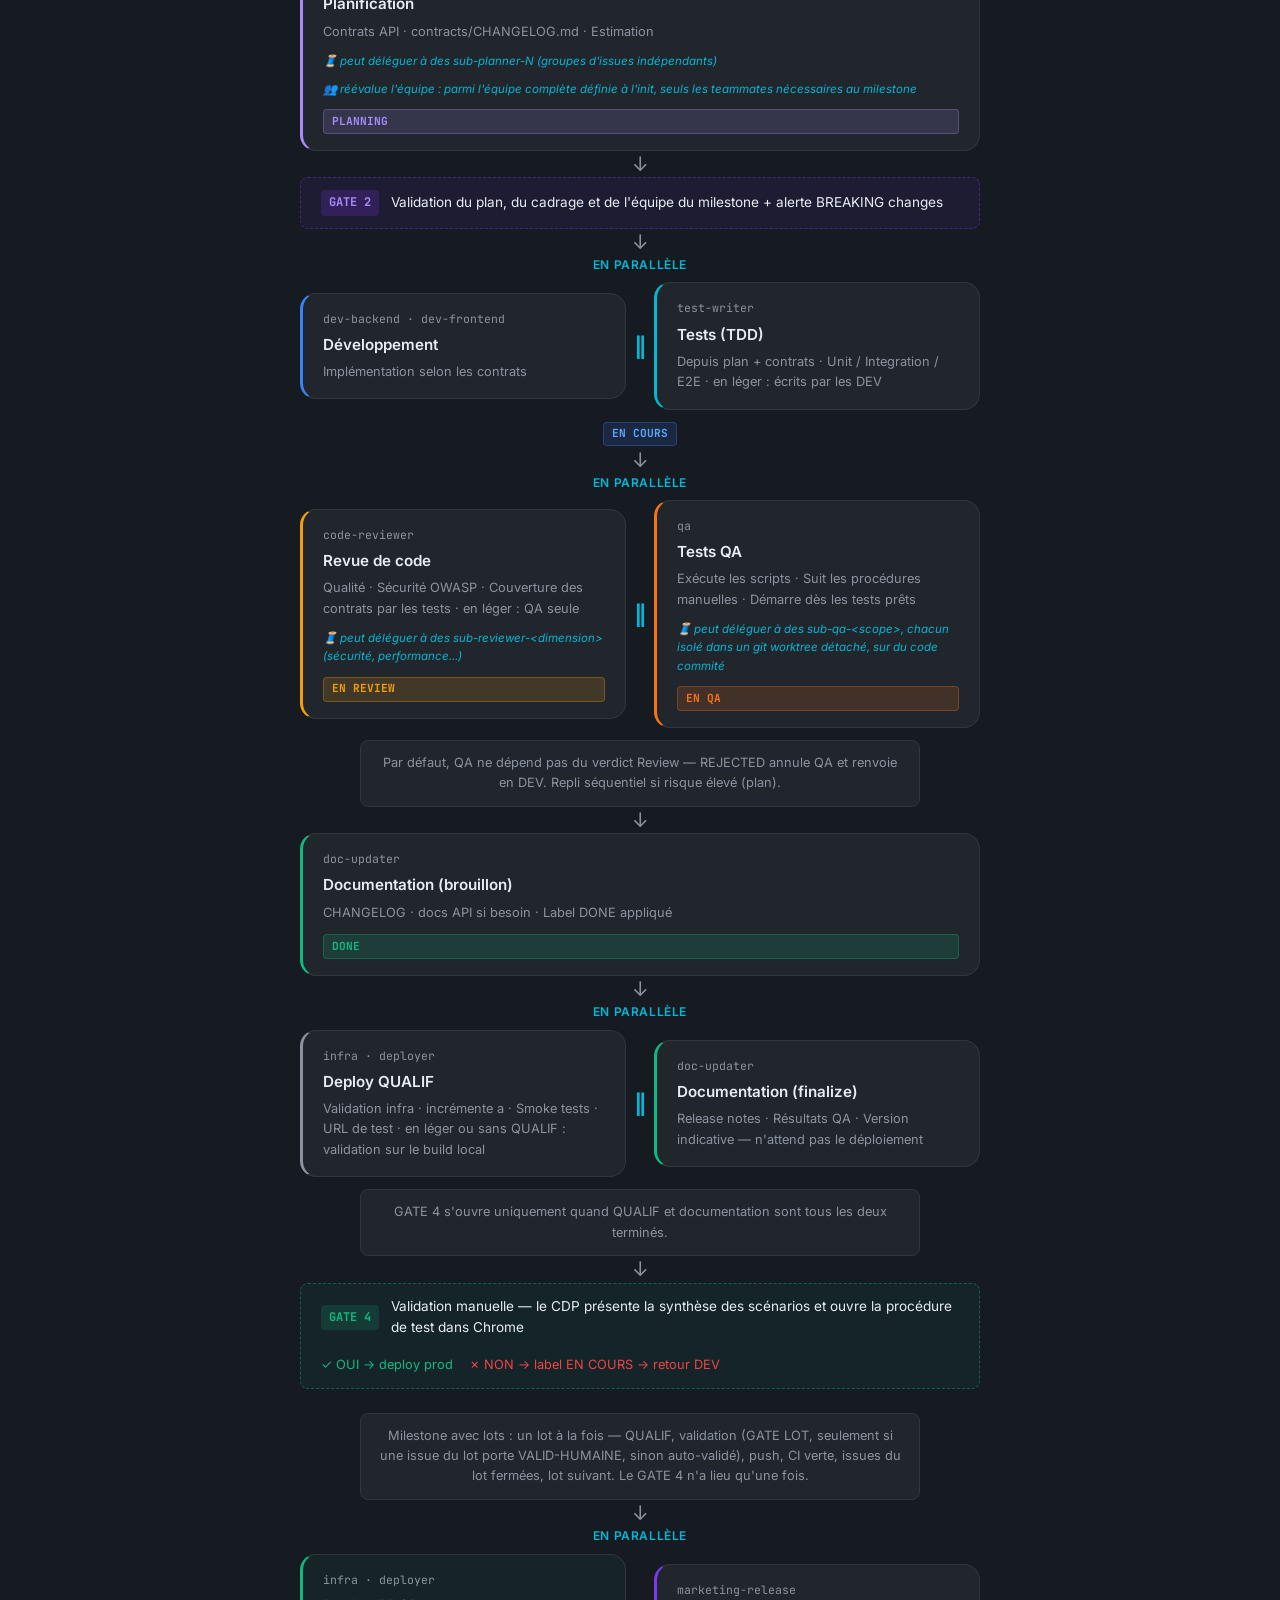
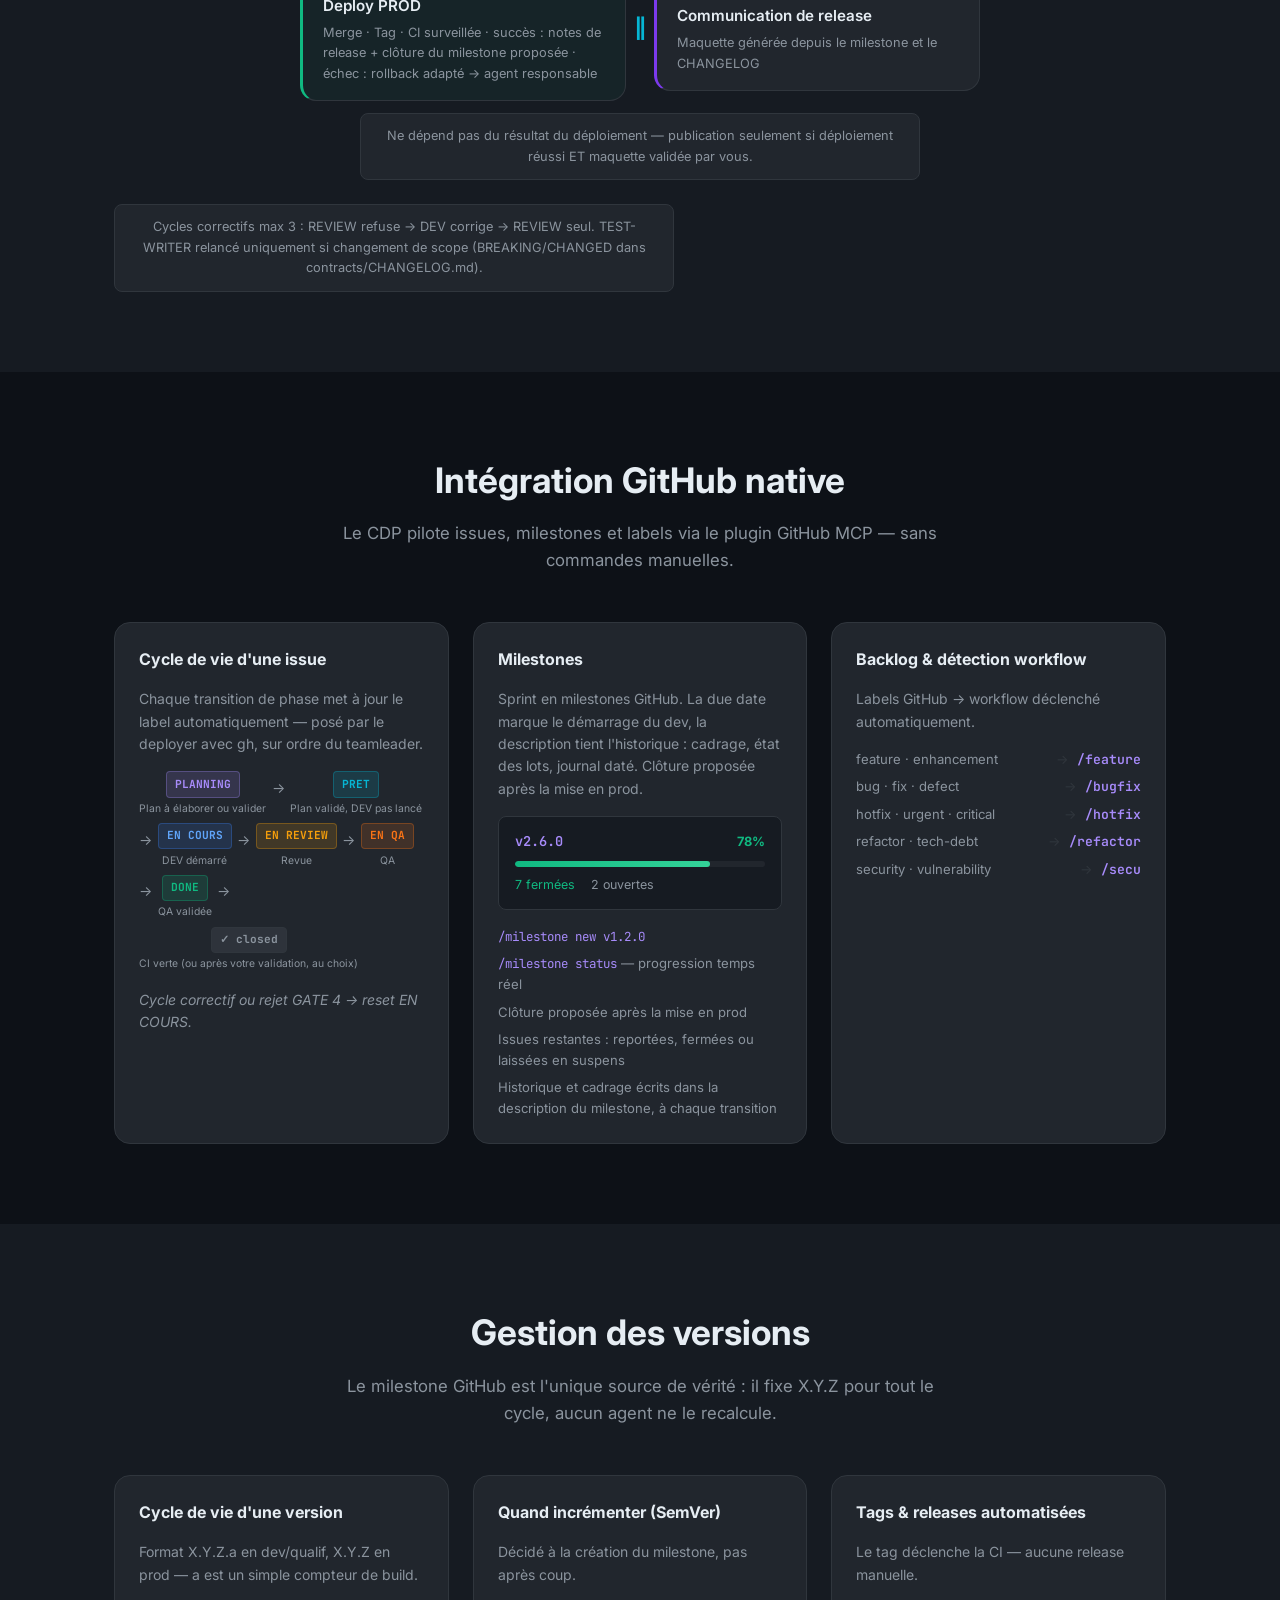
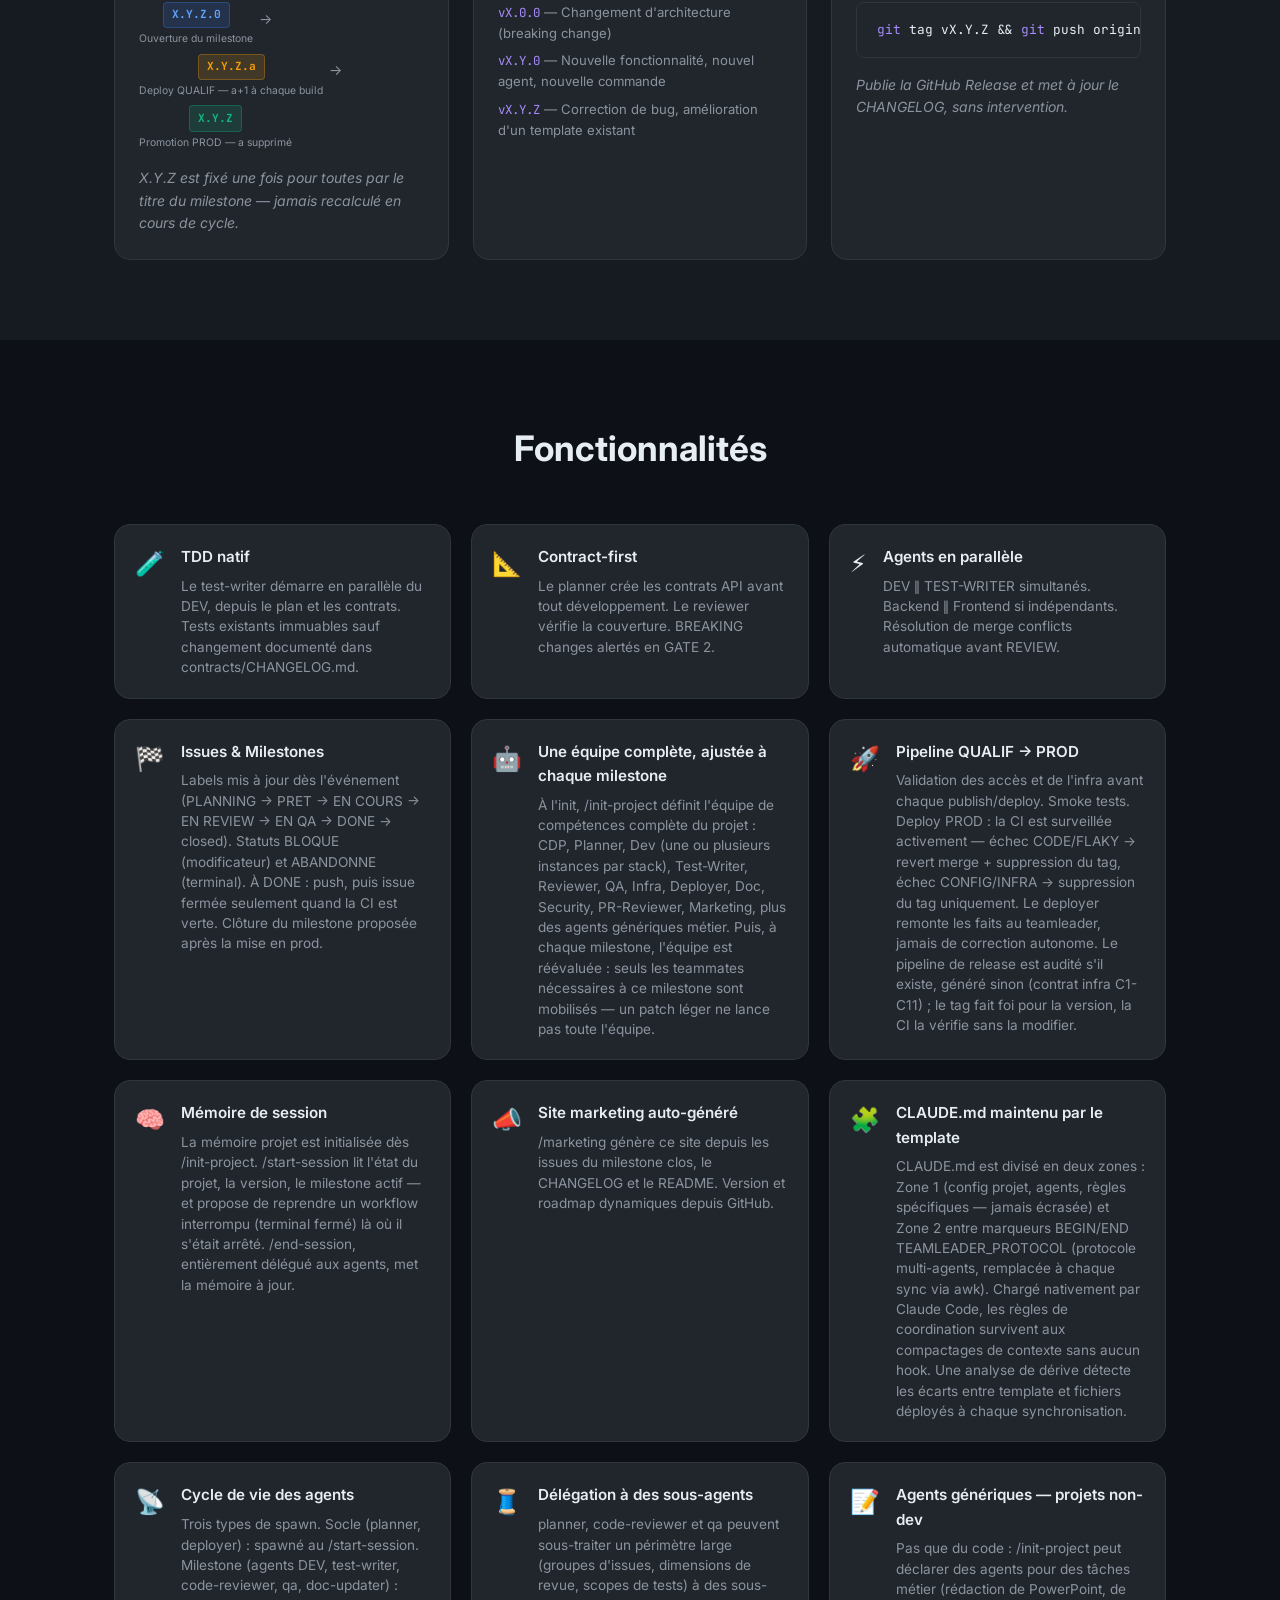
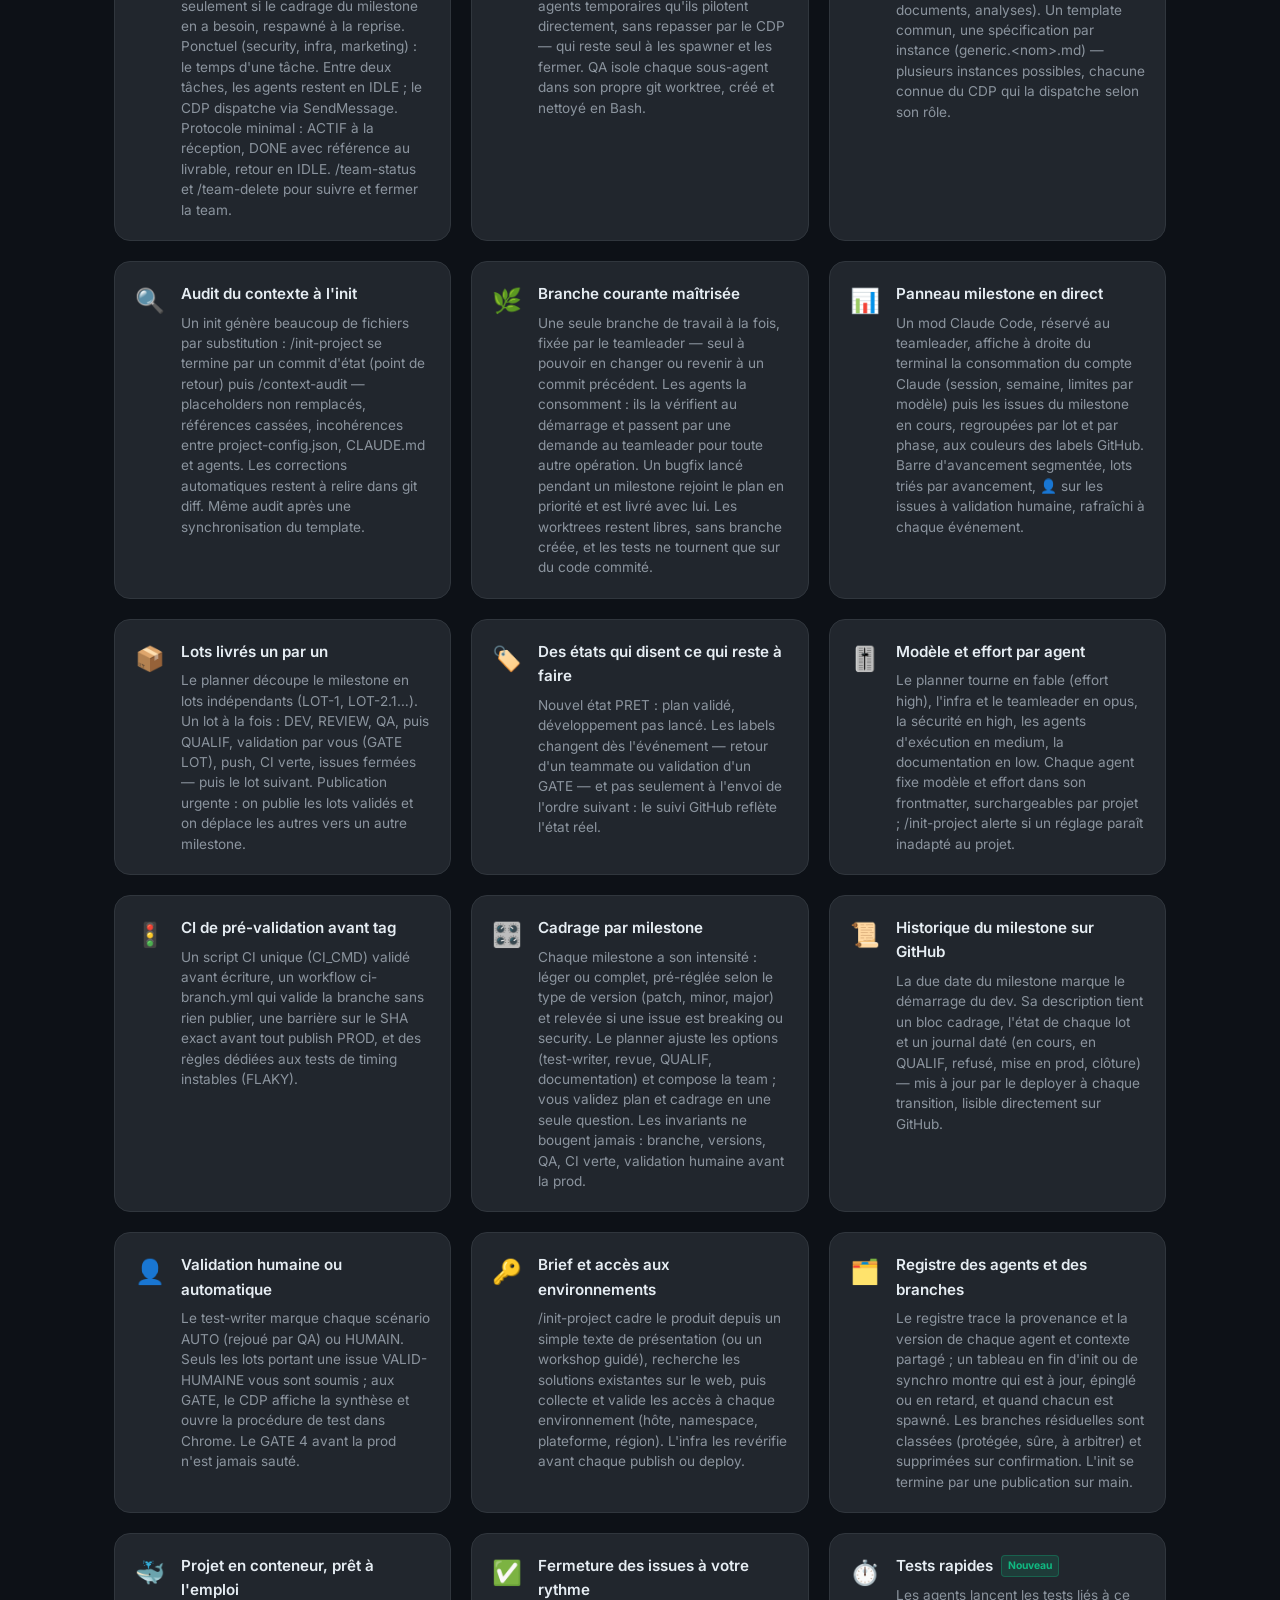
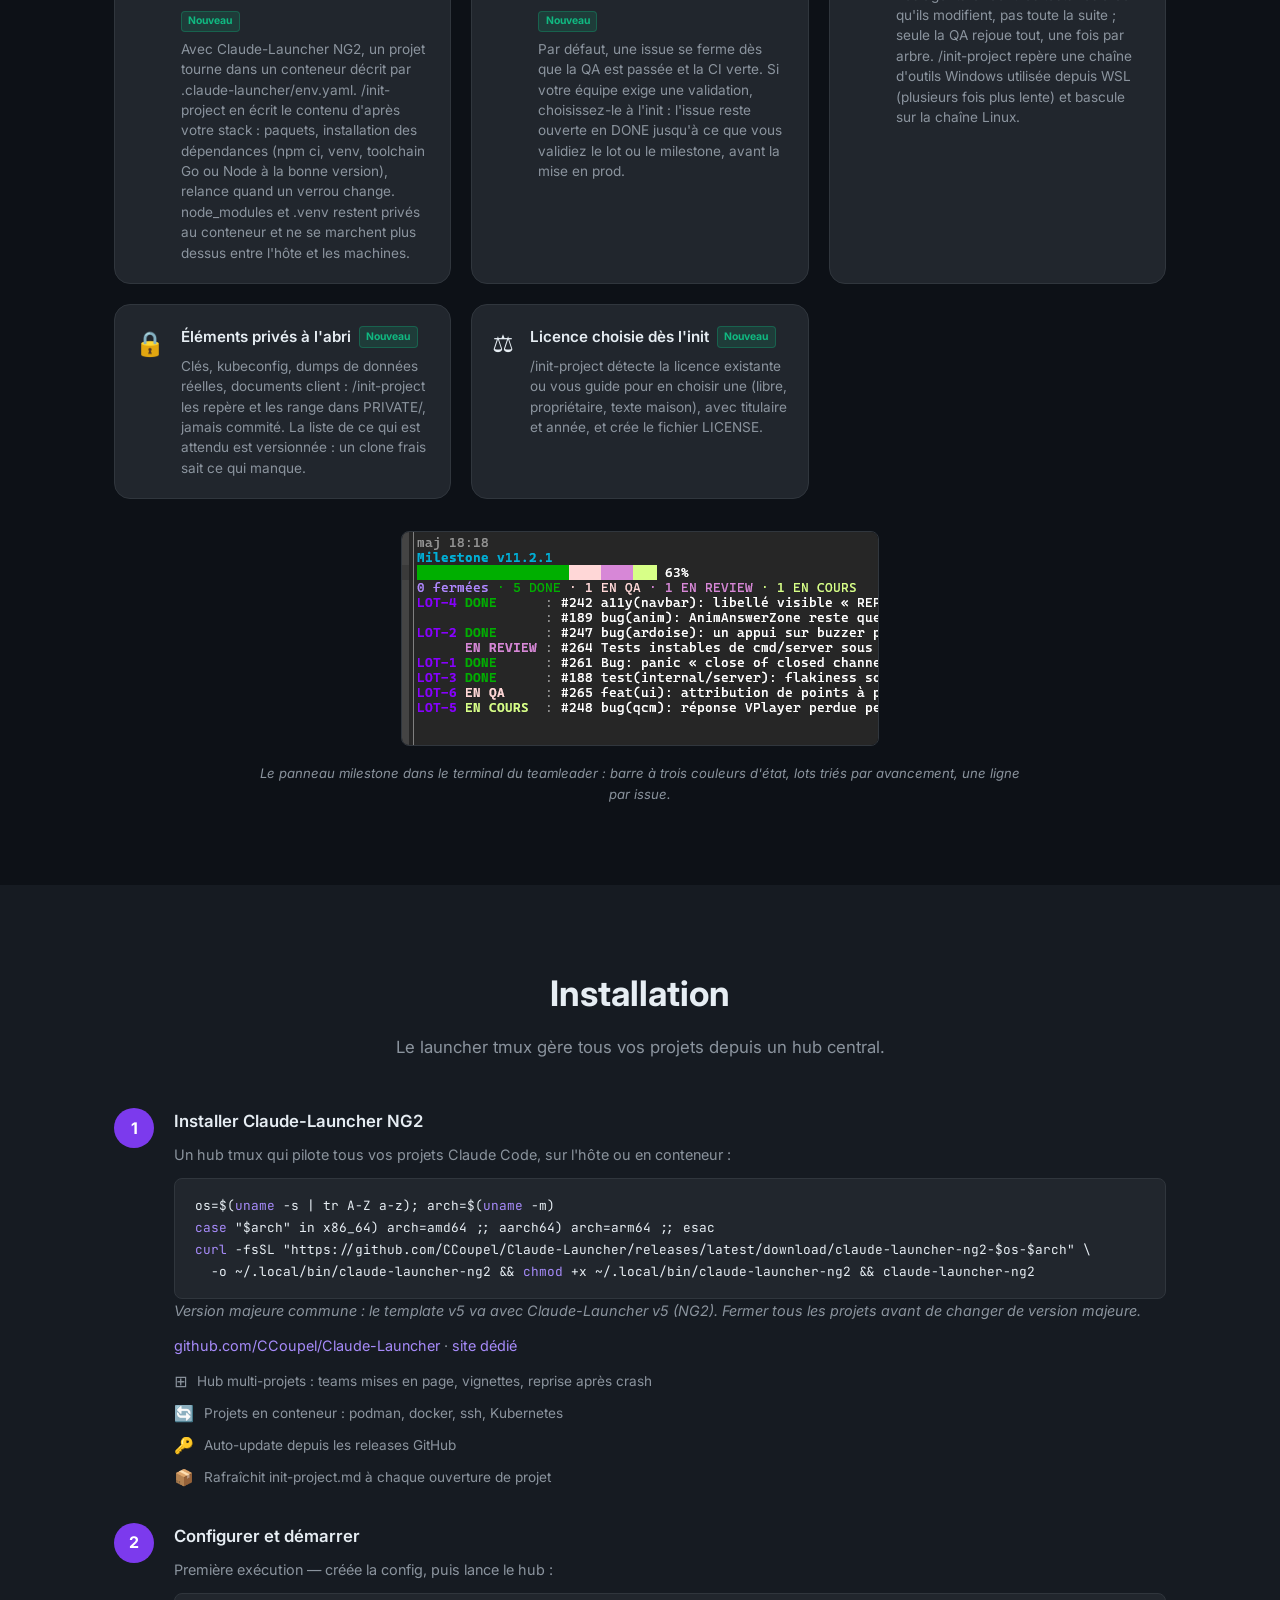
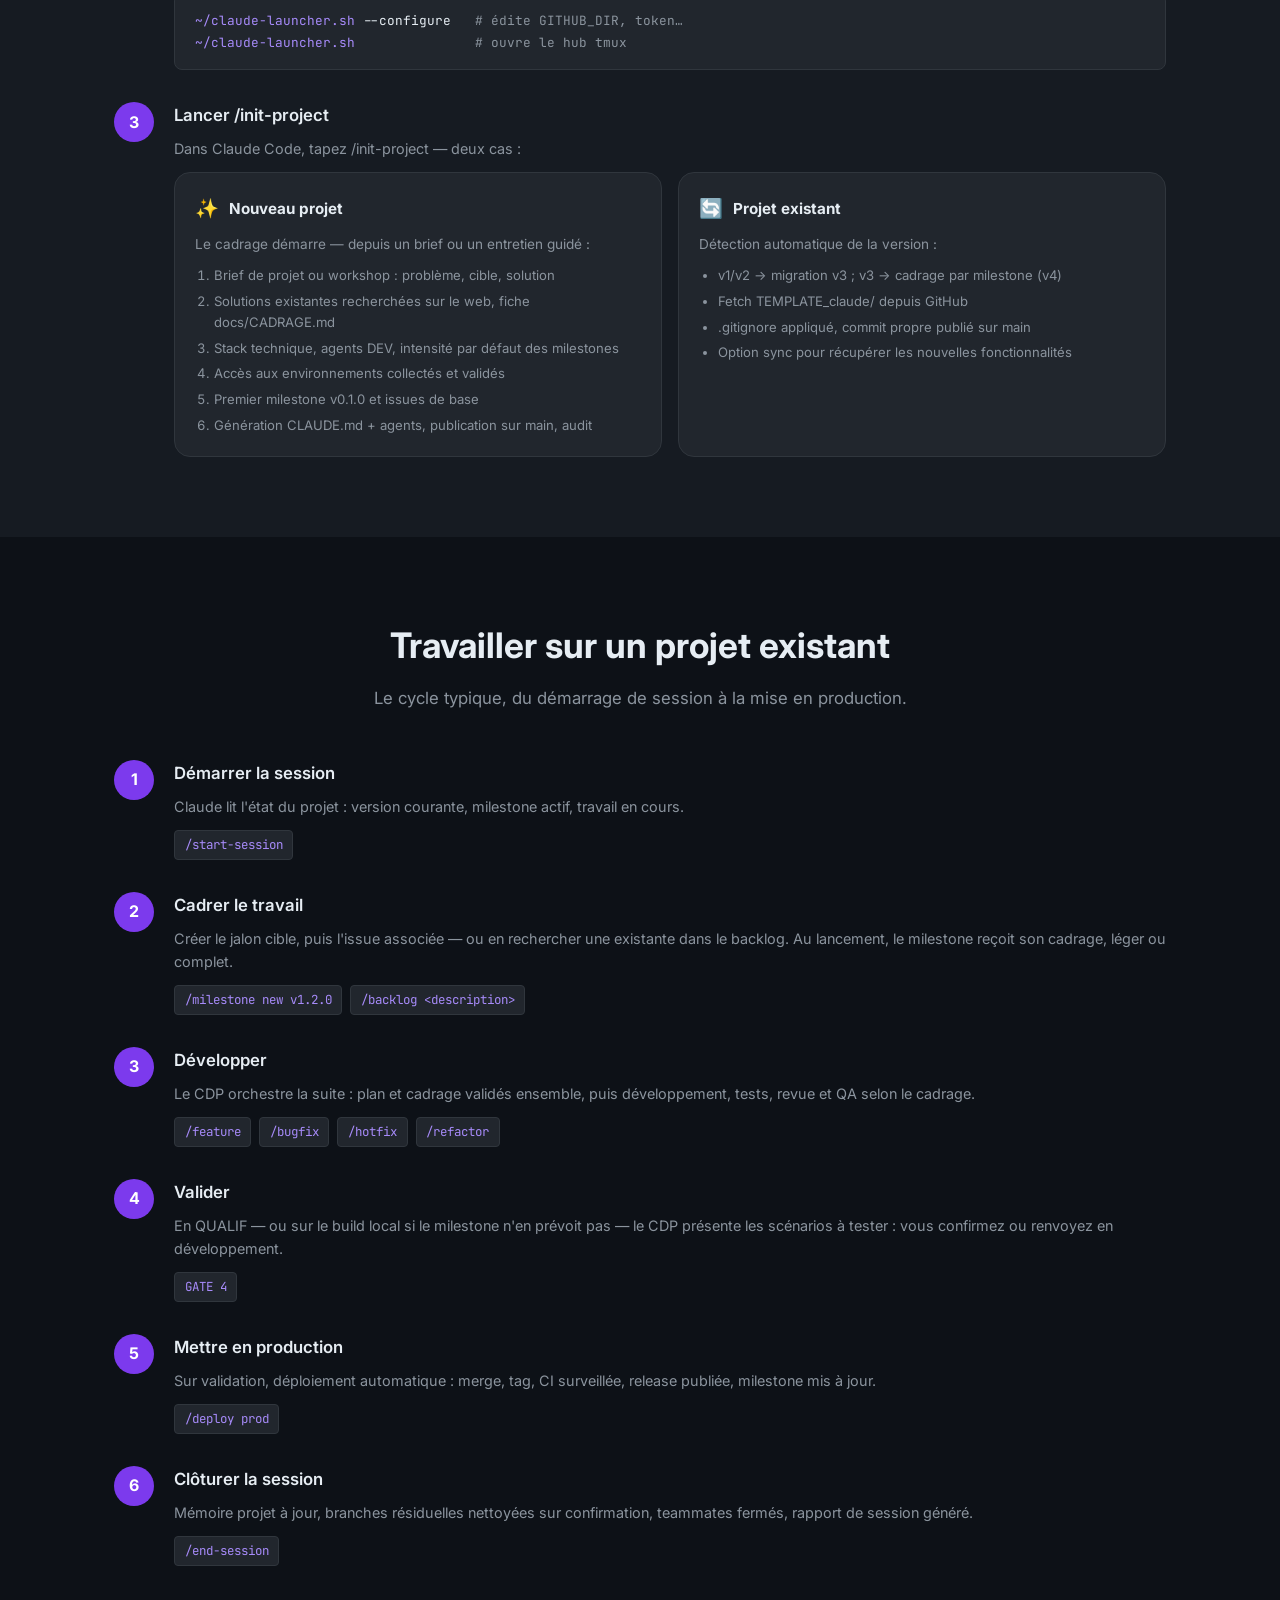
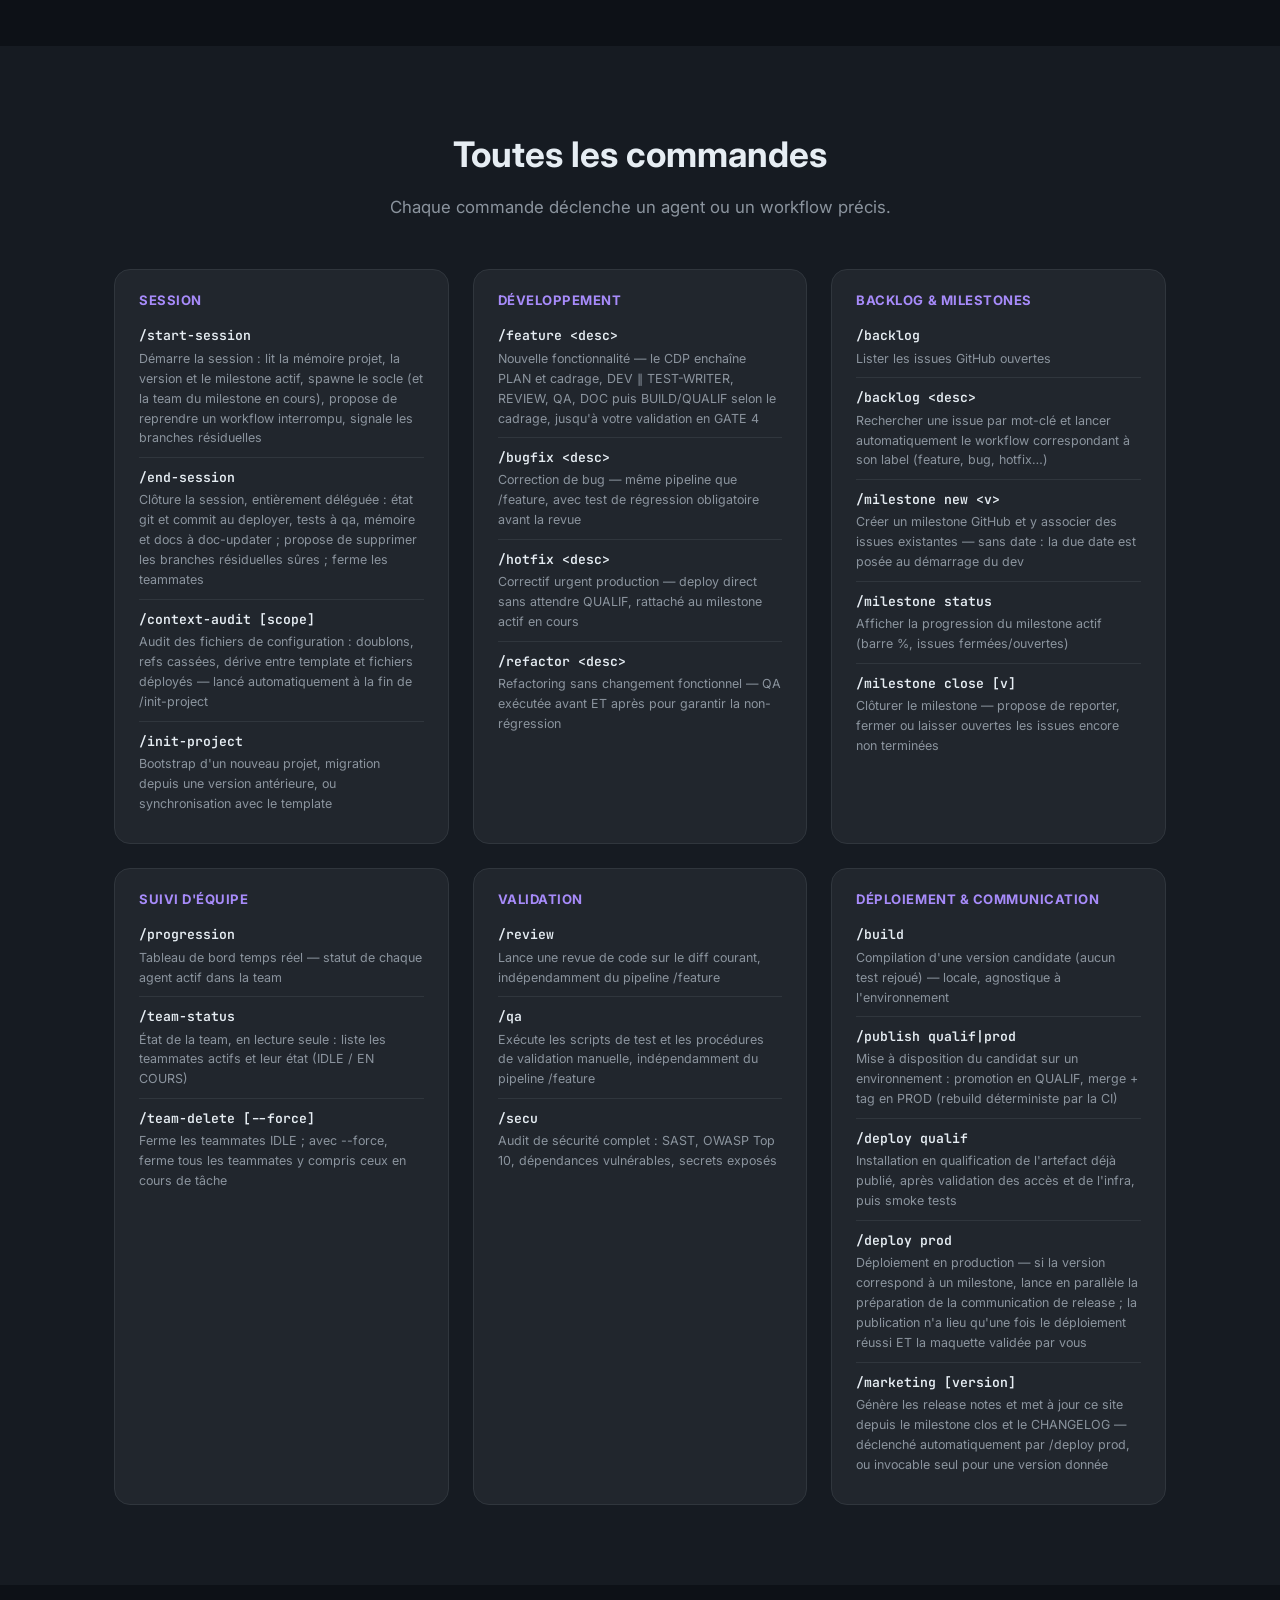
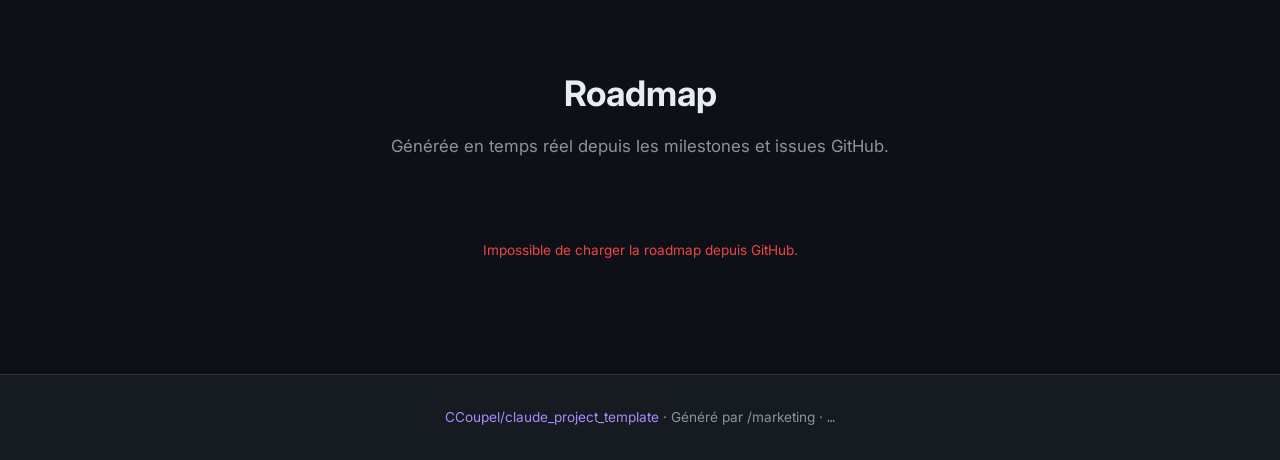
==== commit 8a6c3d6a: "feat(marketing): équipe ajustée par milestone, conteneur env.yaml, fermeture configurable, tests rap" ====
--- a/index.html
+++ b/index.html
@@ -81,6 +81,7 @@
         <div class="step-title" data-i18n="wf.plan"></div>
         <div class="step-desc" data-i18n="wf.plan.desc"></div>
         <div class="step-sub" data-i18n="wf.plan.sub"></div>
+        <div class="step-sub" data-i18n="wf.plan.team"></div>
         <span class="step-label label-planning">PLANNING</span>
         <div class="sub-wing">
           <div class="sub-box">sub-planner-1</div>
@@ -339,11 +340,16 @@
       <div class="feature-card"><div class="feature-icon">🏷️</div><div class="feature-body"><h3><span data-i18n="features.f17.title"></span></h3><p data-i18n="features.f17.desc"></p></div></div>
       <div class="feature-card"><div class="feature-icon">🎚️</div><div class="feature-body"><h3><span data-i18n="features.f18.title"></span></h3><p data-i18n="features.f18.desc"></p></div></div>
       <div class="feature-card"><div class="feature-icon">🚦</div><div class="feature-body"><h3><span data-i18n="features.f19.title"></span></h3><p data-i18n="features.f19.desc"></p></div></div>
-      <div class="feature-card"><div class="feature-icon">🎛️</div><div class="feature-body"><h3><span data-i18n="features.f20.title"></span> <span class="badge-new" data-i18n="features.new">Nouveau</span></h3><p data-i18n="features.f20.desc"></p></div></div>
-      <div class="feature-card"><div class="feature-icon">📜</div><div class="feature-body"><h3><span data-i18n="features.f21.title"></span> <span class="badge-new" data-i18n="features.new">Nouveau</span></h3><p data-i18n="features.f21.desc"></p></div></div>
-      <div class="feature-card"><div class="feature-icon">👤</div><div class="feature-body"><h3><span data-i18n="features.f22.title"></span> <span class="badge-new" data-i18n="features.new">Nouveau</span></h3><p data-i18n="features.f22.desc"></p></div></div>
-      <div class="feature-card"><div class="feature-icon">🔑</div><div class="feature-body"><h3><span data-i18n="features.f23.title"></span> <span class="badge-new" data-i18n="features.new">Nouveau</span></h3><p data-i18n="features.f23.desc"></p></div></div>
-      <div class="feature-card"><div class="feature-icon">🗂️</div><div class="feature-body"><h3><span data-i18n="features.f24.title"></span> <span class="badge-new" data-i18n="features.new">Nouveau</span></h3><p data-i18n="features.f24.desc"></p></div></div>
+      <div class="feature-card"><div class="feature-icon">🎛️</div><div class="feature-body"><h3><span data-i18n="features.f20.title"></span></h3><p data-i18n="features.f20.desc"></p></div></div>
+      <div class="feature-card"><div class="feature-icon">📜</div><div class="feature-body"><h3><span data-i18n="features.f21.title"></span></h3><p data-i18n="features.f21.desc"></p></div></div>
+      <div class="feature-card"><div class="feature-icon">👤</div><div class="feature-body"><h3><span data-i18n="features.f22.title"></span></h3><p data-i18n="features.f22.desc"></p></div></div>
+      <div class="feature-card"><div class="feature-icon">🔑</div><div class="feature-body"><h3><span data-i18n="features.f23.title"></span></h3><p data-i18n="features.f23.desc"></p></div></div>
+      <div class="feature-card"><div class="feature-icon">🗂️</div><div class="feature-body"><h3><span data-i18n="features.f24.title"></span></h3><p data-i18n="features.f24.desc"></p></div></div>
+      <div class="feature-card"><div class="feature-icon">🐳</div><div class="feature-body"><h3><span data-i18n="features.f25.title"></span> <span class="badge-new" data-i18n="features.new">Nouveau</span></h3><p data-i18n="features.f25.desc"></p></div></div>
+      <div class="feature-card"><div class="feature-icon">✅</div><div class="feature-body"><h3><span data-i18n="features.f26.title"></span> <span class="badge-new" data-i18n="features.new">Nouveau</span></h3><p data-i18n="features.f26.desc"></p></div></div>
+      <div class="feature-card"><div class="feature-icon">⏱️</div><div class="feature-body"><h3><span data-i18n="features.f27.title"></span> <span class="badge-new" data-i18n="features.new">Nouveau</span></h3><p data-i18n="features.f27.desc"></p></div></div>
+      <div class="feature-card"><div class="feature-icon">🔒</div><div class="feature-body"><h3><span data-i18n="features.f28.title"></span> <span class="badge-new" data-i18n="features.new">Nouveau</span></h3><p data-i18n="features.f28.desc"></p></div></div>
+      <div class="feature-card"><div class="feature-icon">⚖️</div><div class="feature-body"><h3><span data-i18n="features.f29.title"></span> <span class="badge-new" data-i18n="features.new">Nouveau</span></h3><p data-i18n="features.f29.desc"></p></div></div>
     </div>
     <figure class="panel-shot">
       <img src="assets/milestone-panel.png" alt="milestone-panel" loading="lazy">
@@ -365,9 +371,11 @@
         <div class="step-content">
           <h3 data-i18n="install.step1.title"></h3>
           <p data-i18n="install.step1.desc"></p>
-          <pre><span class="code-cmd">curl</span> -fsSL \
-  https://raw.githubusercontent.com/CCoupel/Claude-Launcher/main/claude-launcher.sh \
-  -o ~/claude-launcher.sh &amp;&amp; <span class="code-cmd">chmod</span> +x ~/claude-launcher.sh</pre>
+          <pre>os=$(<span class="code-cmd">uname</span> -s | tr A-Z a-z); arch=$(<span class="code-cmd">uname</span> -m)
+<span class="code-cmd">case</span> "$arch" in x86_64) arch=amd64 ;; aarch64) arch=arm64 ;; esac
+<span class="code-cmd">curl</span> -fsSL "https://github.com/CCoupel/Claude-Launcher/releases/latest/download/claude-launcher-ng2-$os-$arch" \
+  -o ~/.local/bin/claude-launcher-ng2 &amp;&amp; <span class="code-cmd">chmod</span> +x ~/.local/bin/claude-launcher-ng2 &amp;&amp; claude-launcher-ng2</pre>
+          <p class="label-note" data-i18n="install.v5note"></p>
           <p style="margin-top:.5rem"><a href="https://github.com/CCoupel/Claude-Launcher">github.com/CCoupel/Claude-Launcher</a> ·
           <a href="https://ccoupel.github.io/Claude-Launcher/">site dédié</a></p>
           <div class="launcher-features">
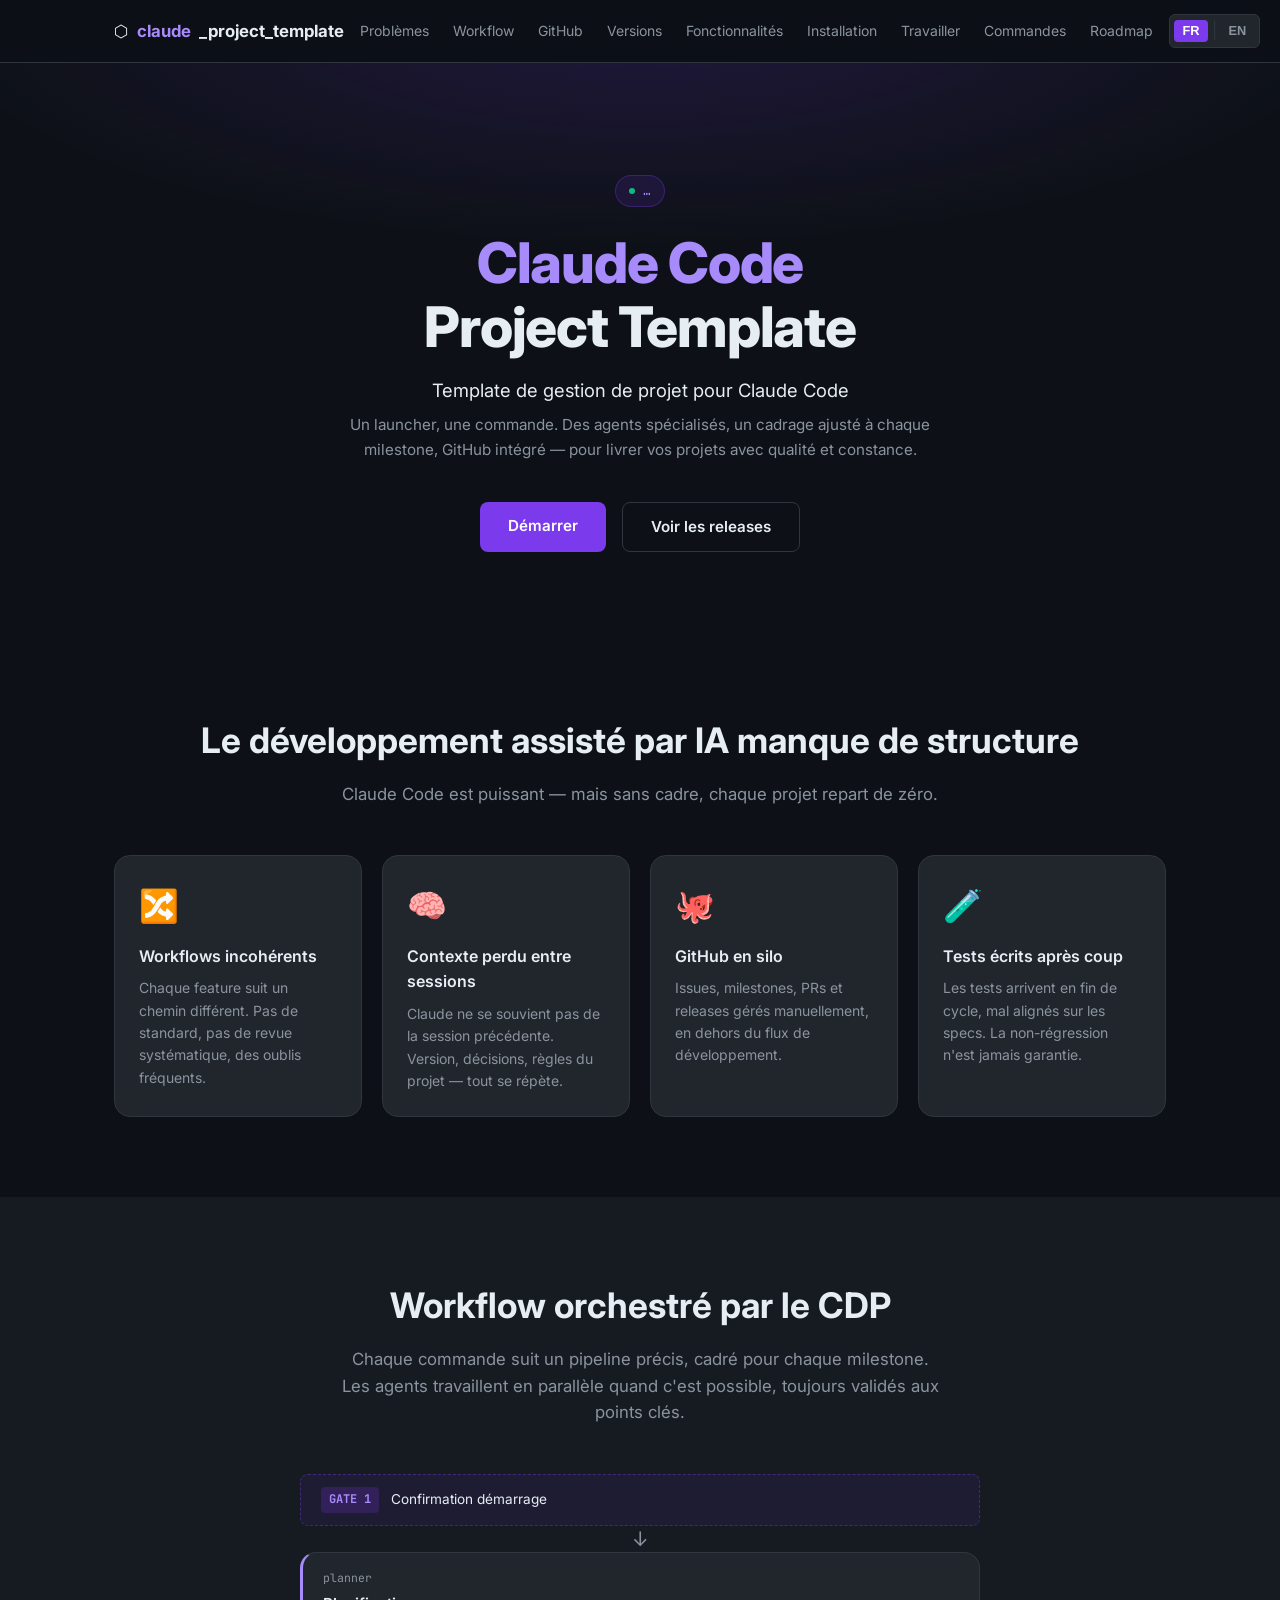
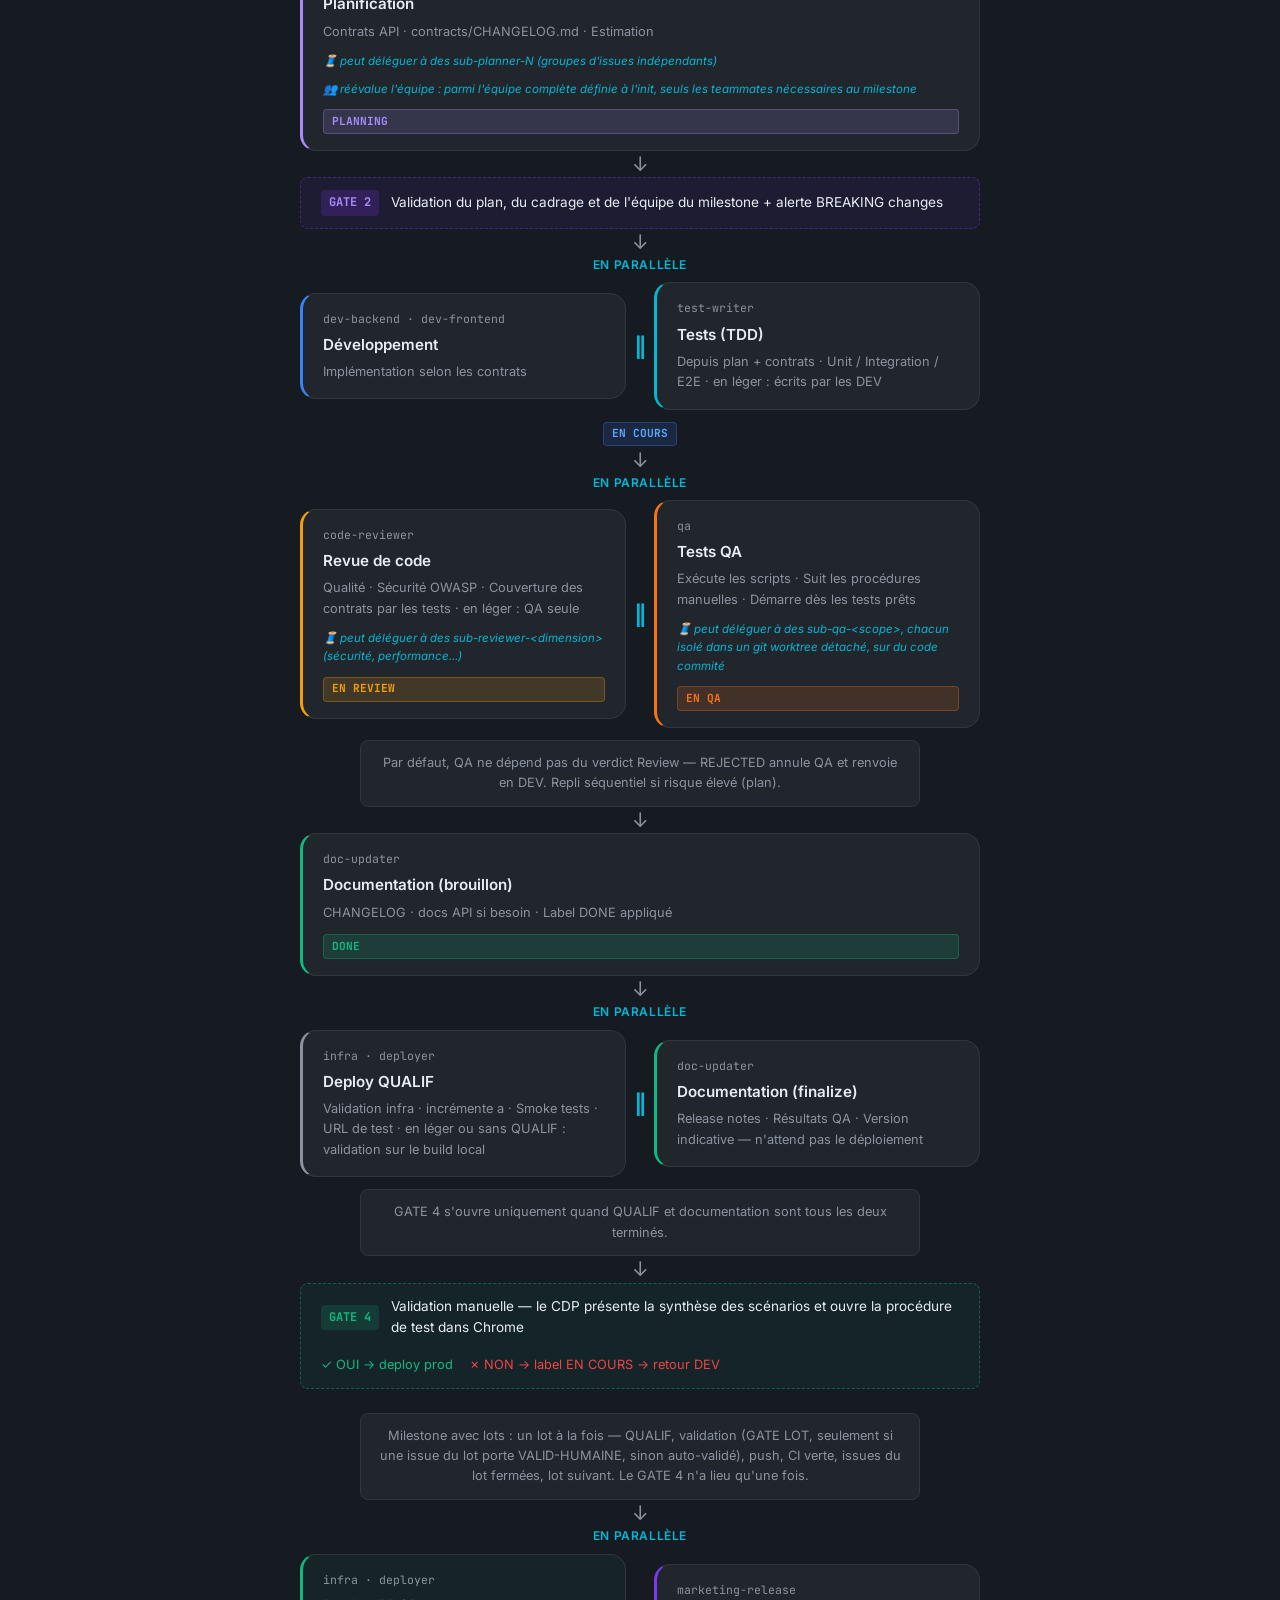
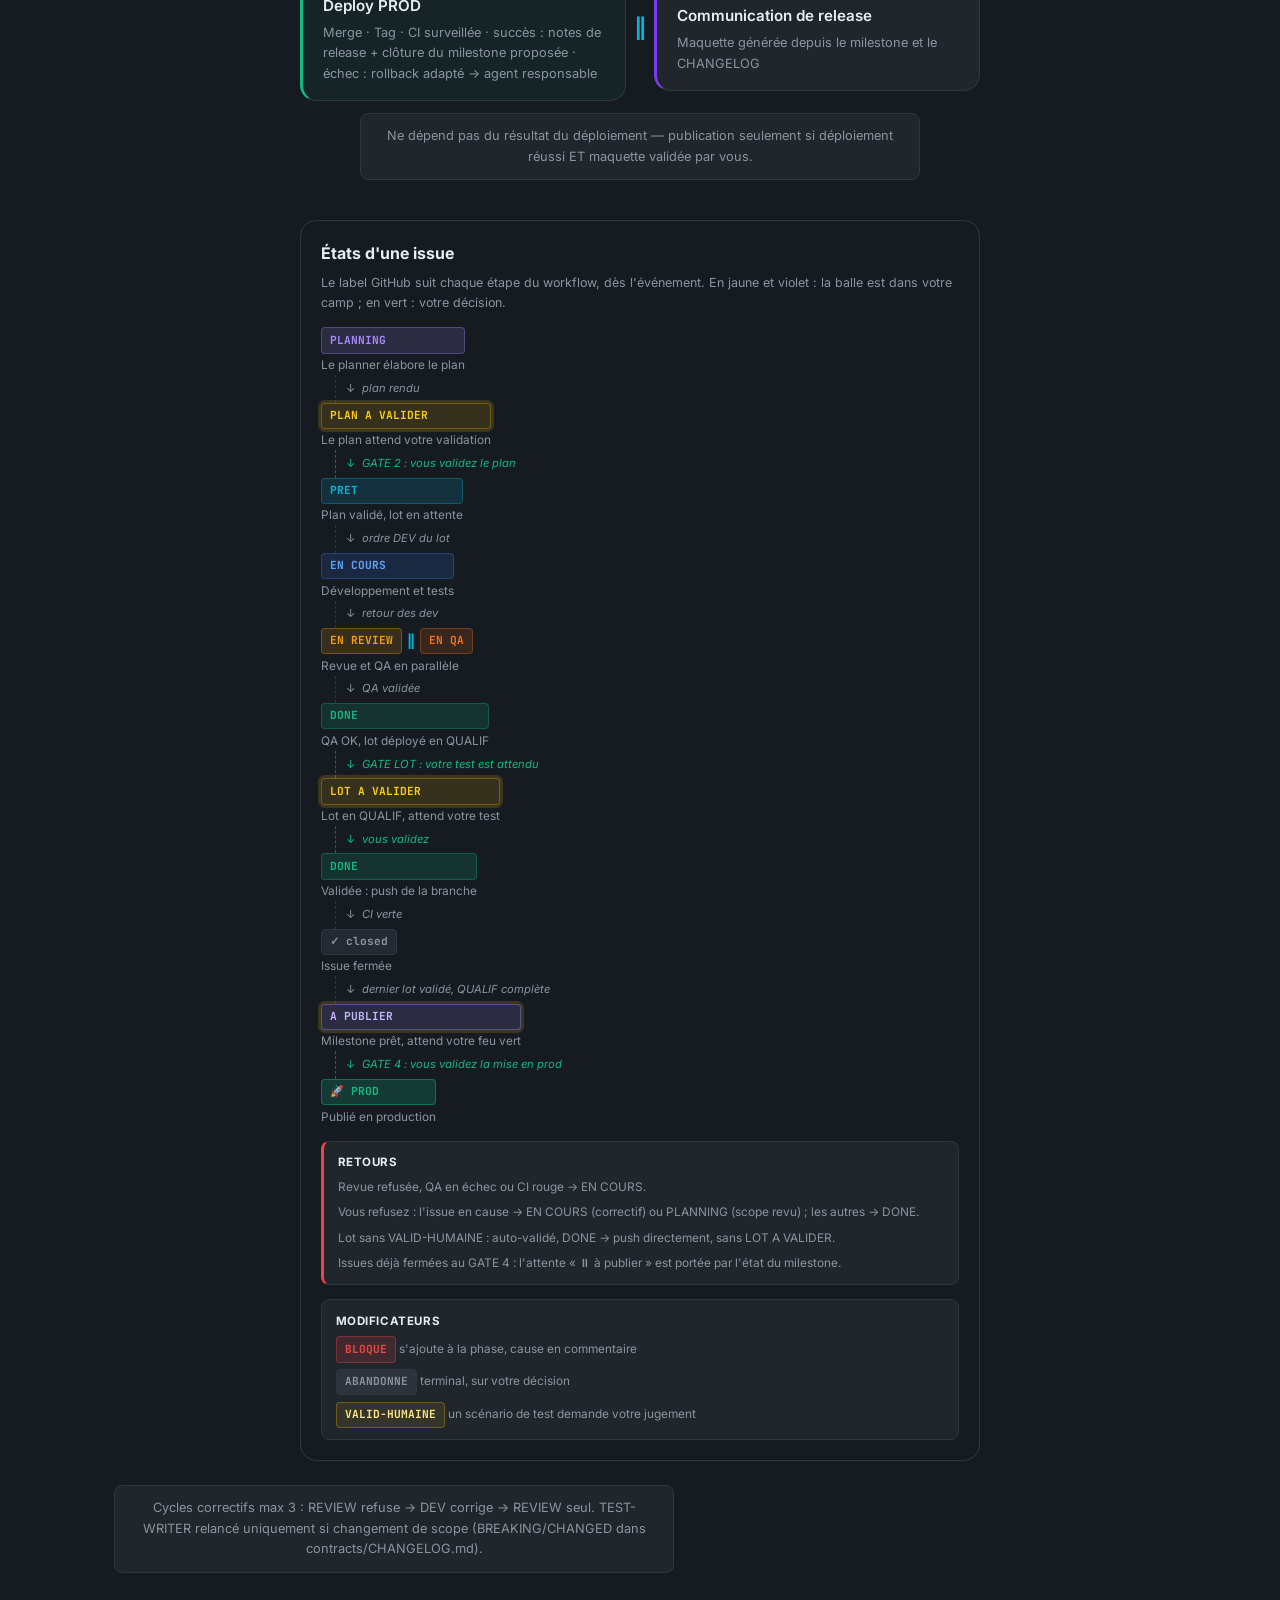
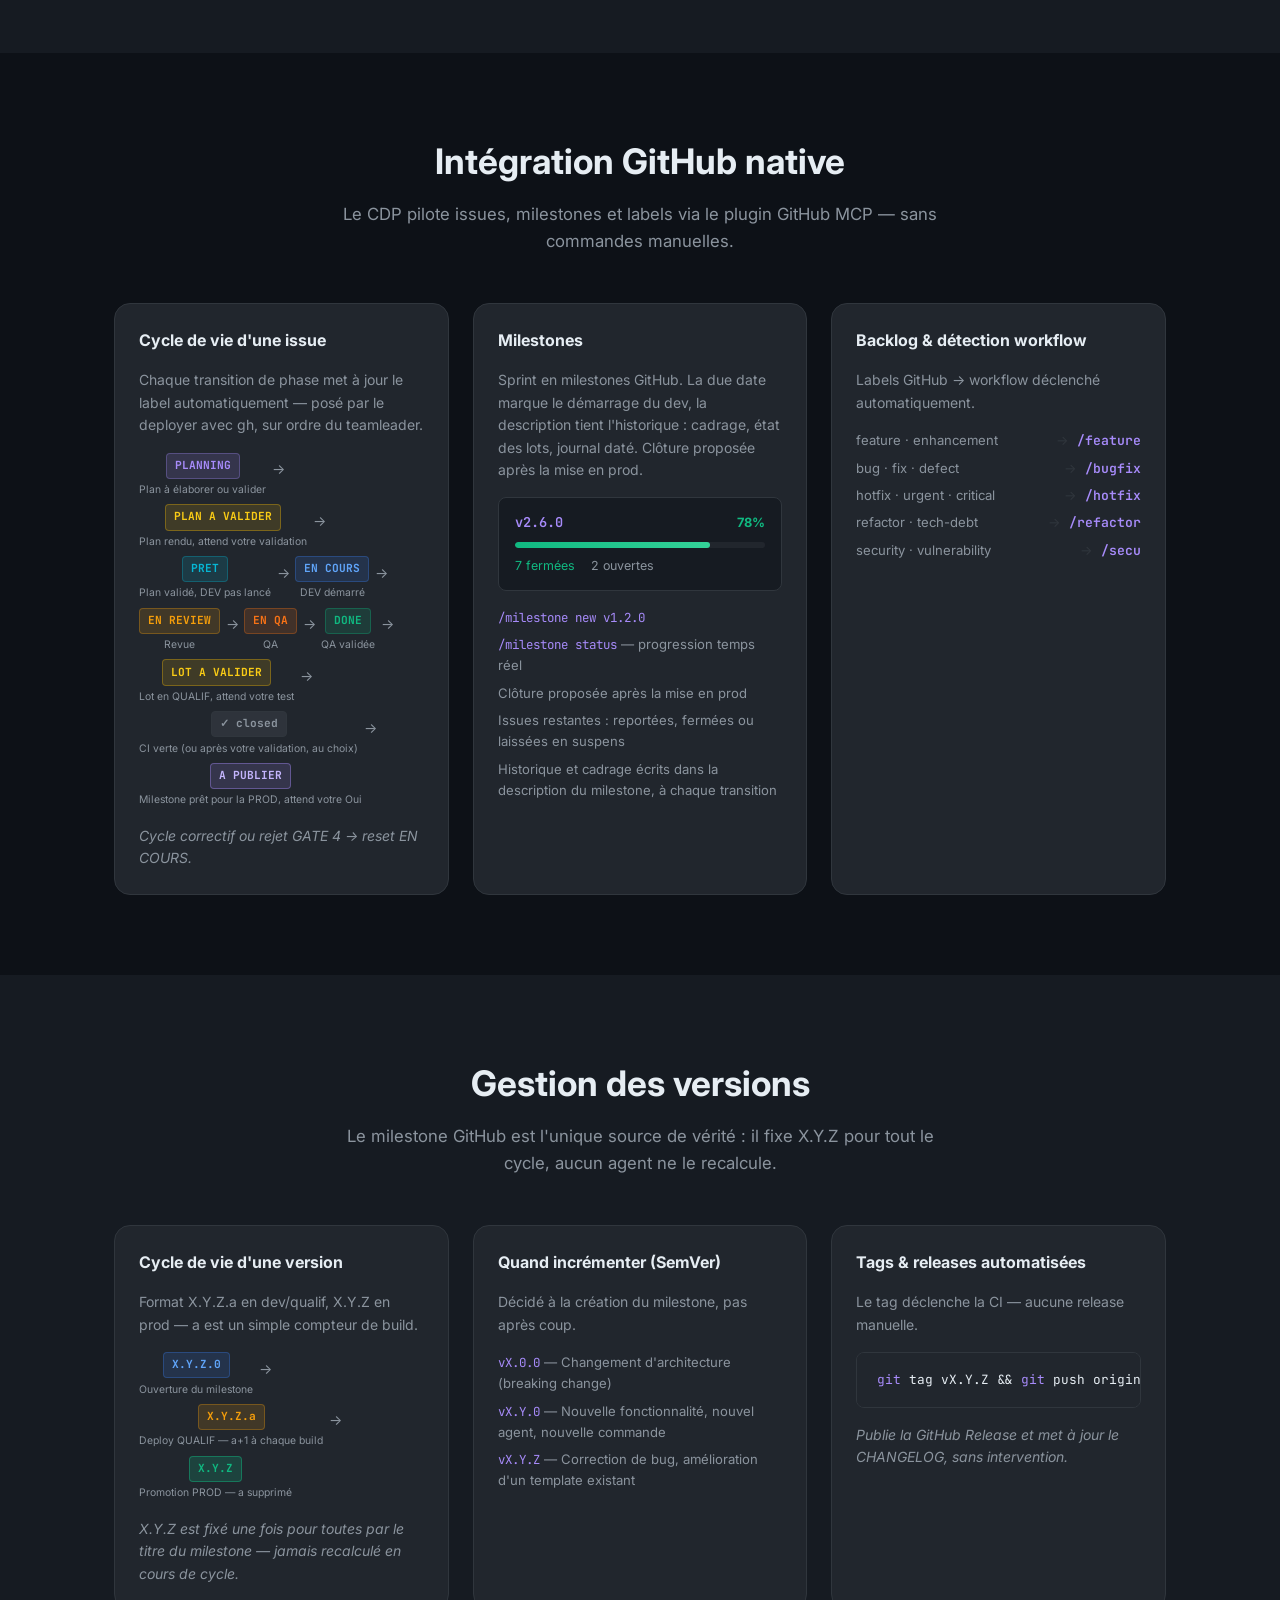
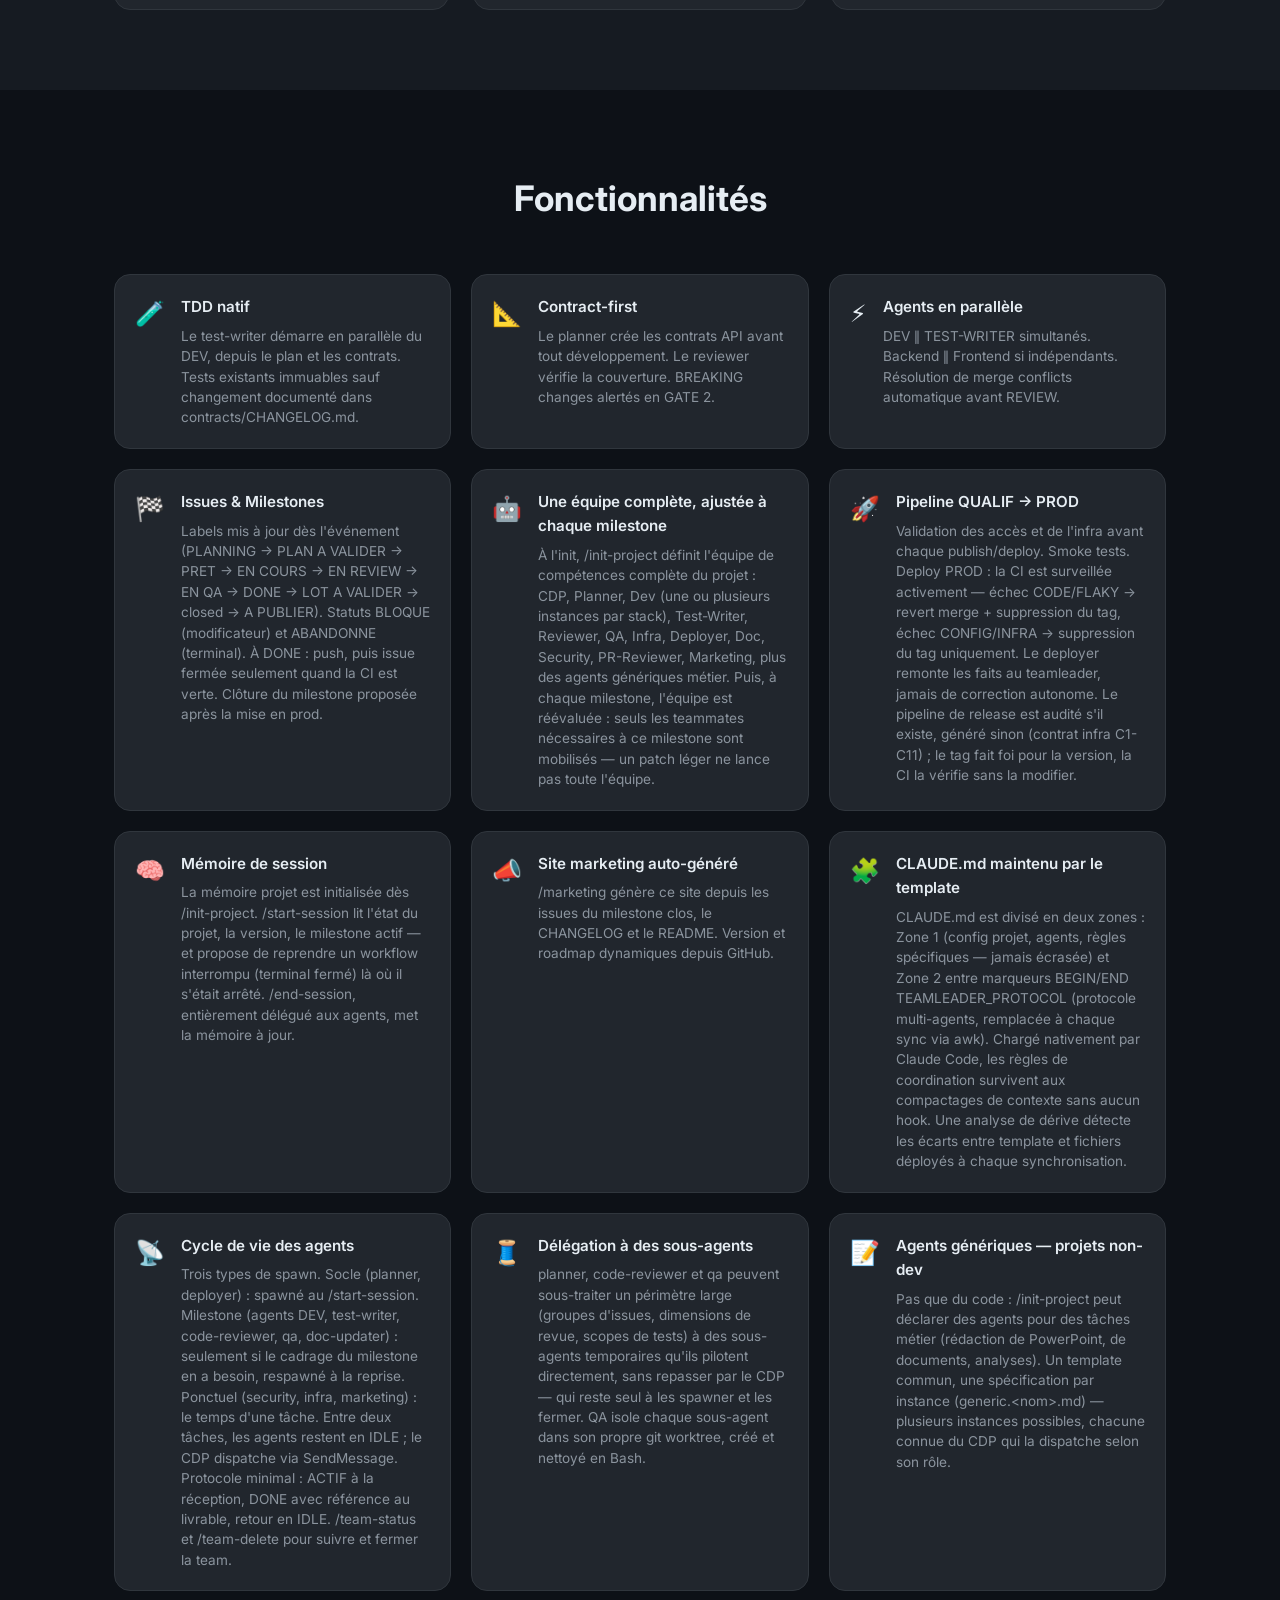
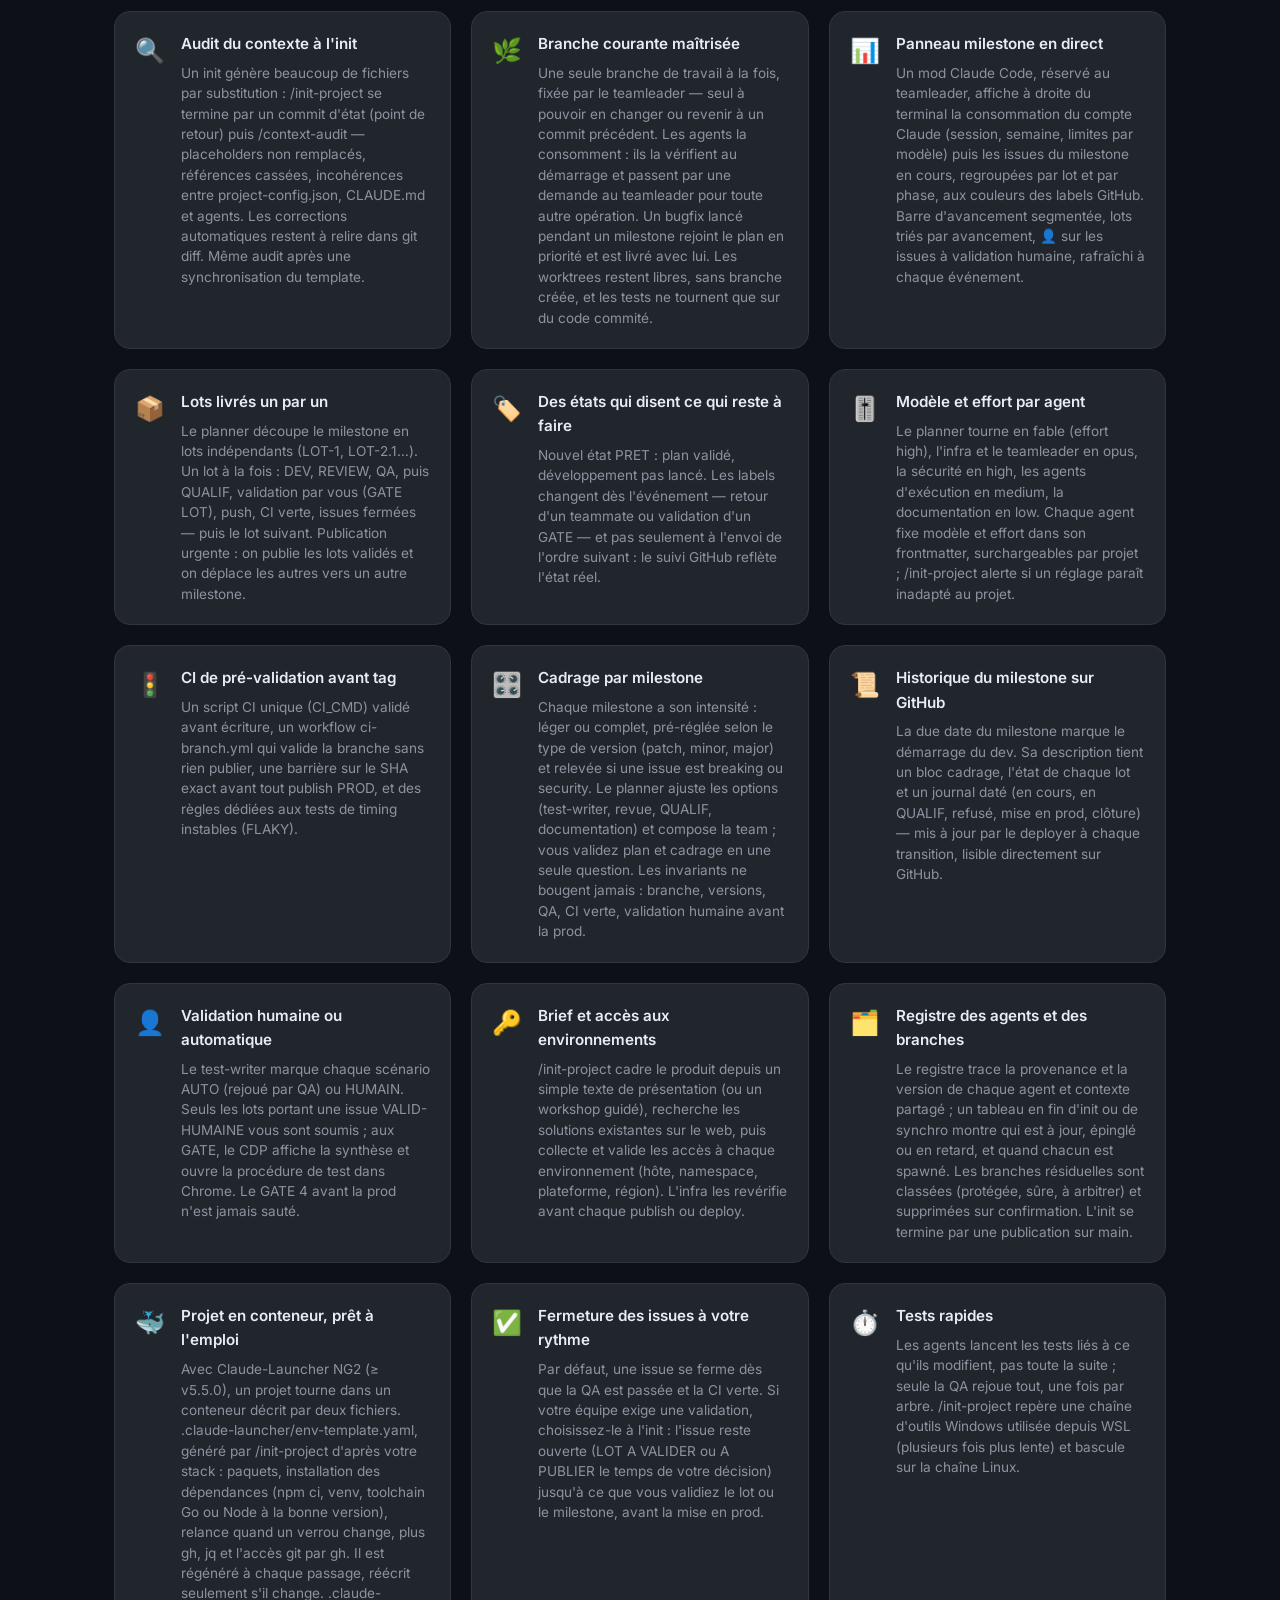
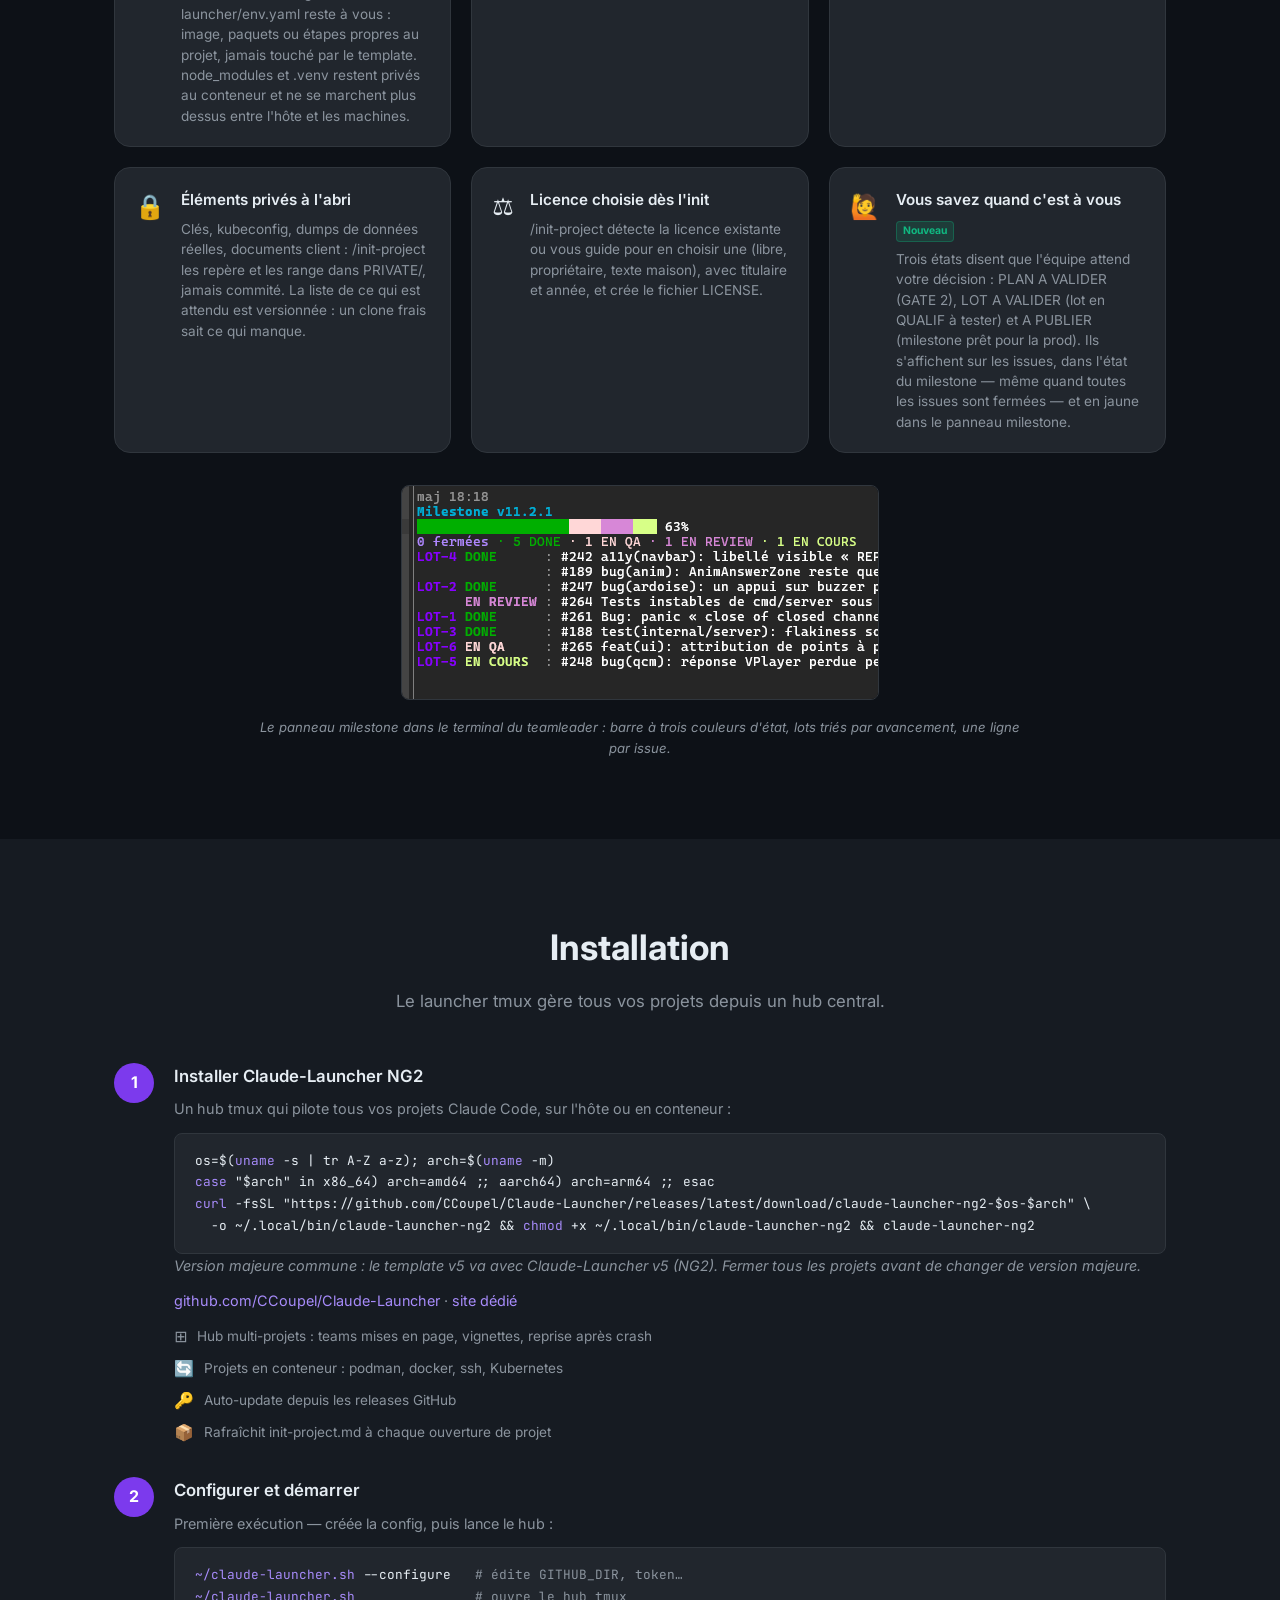
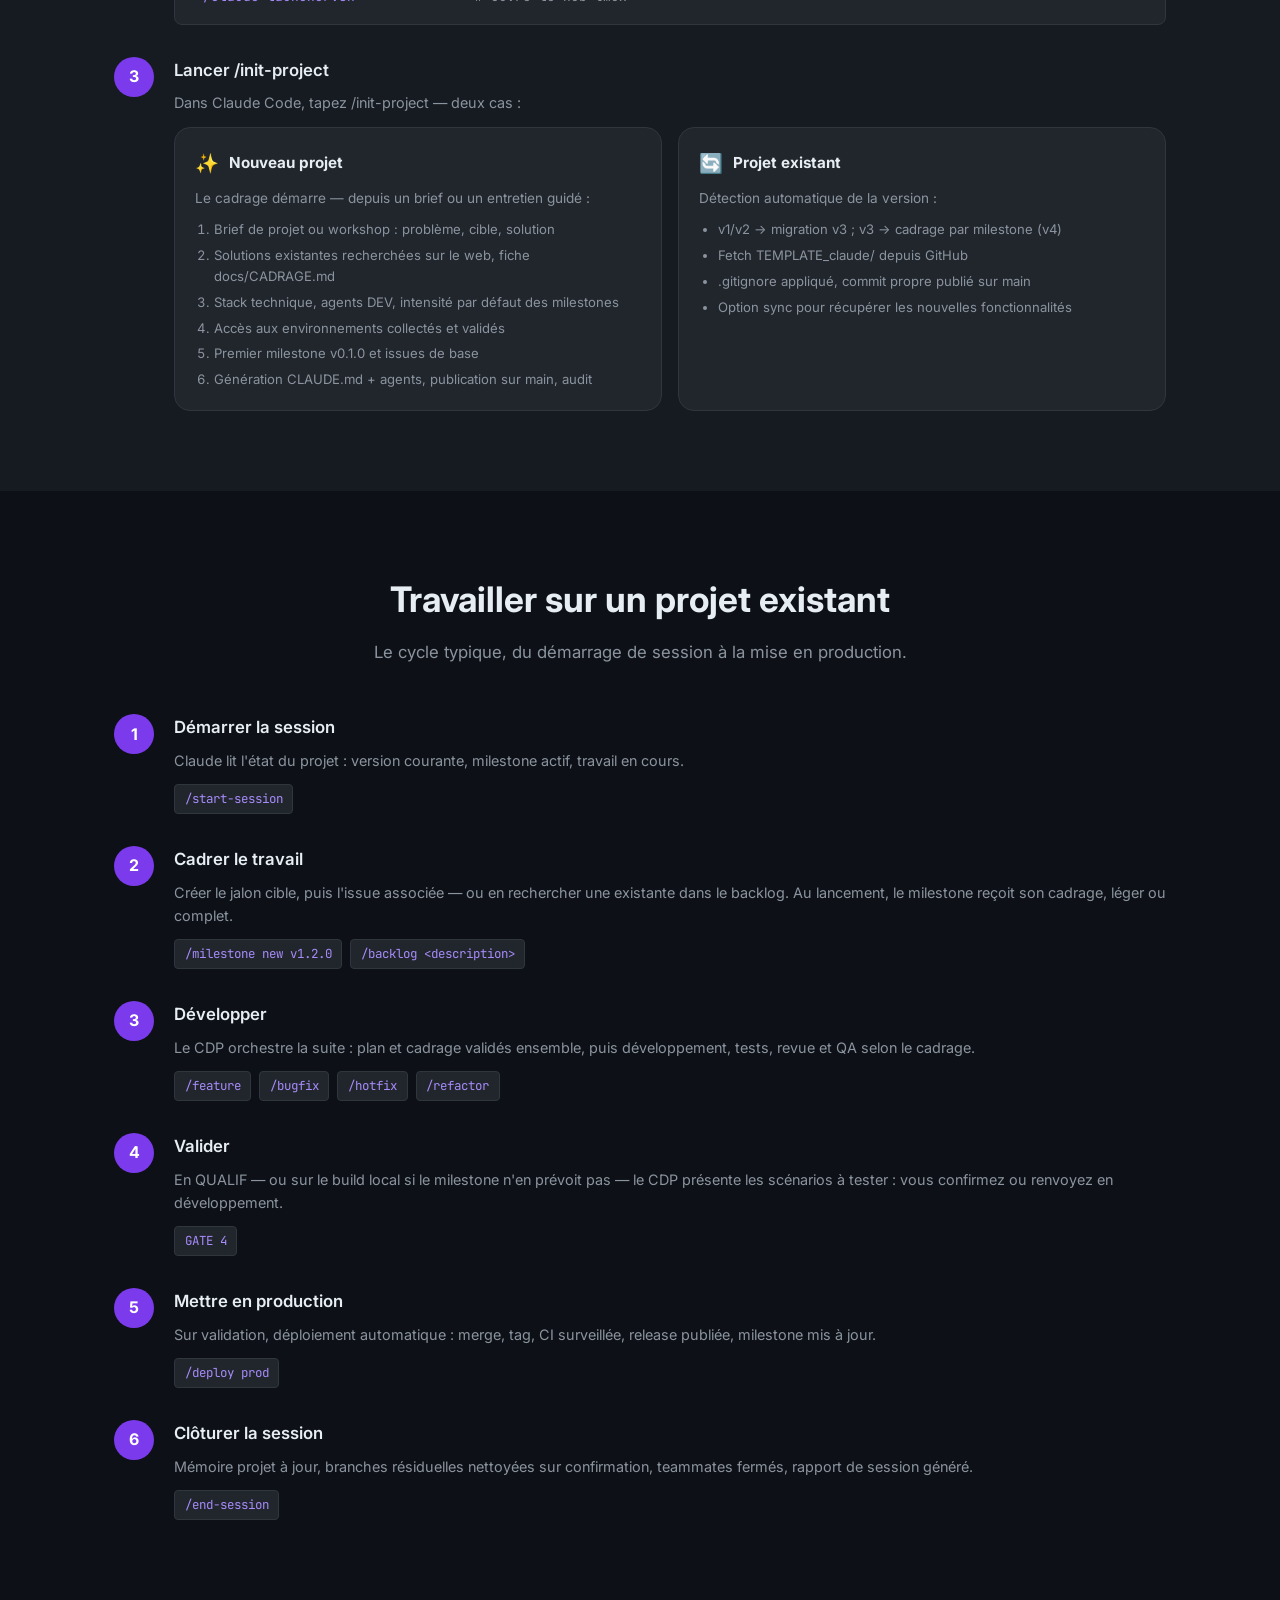
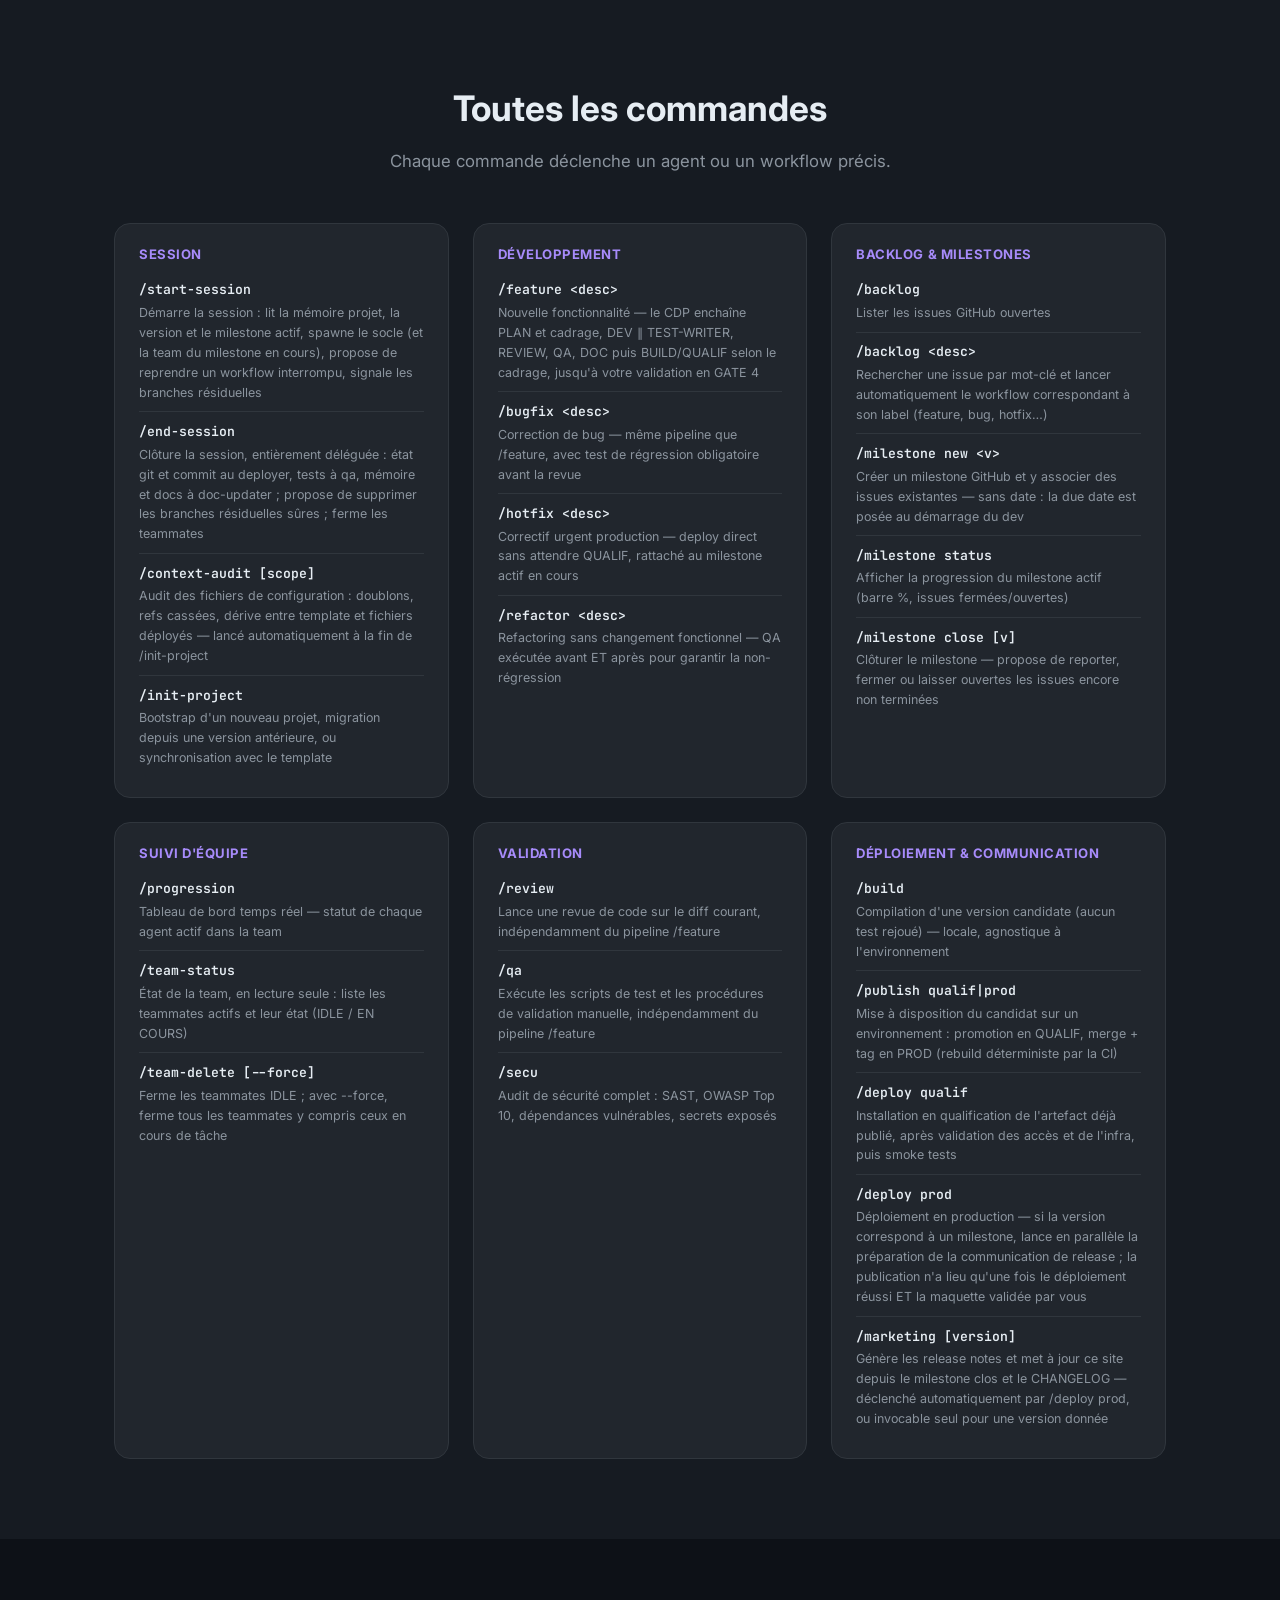
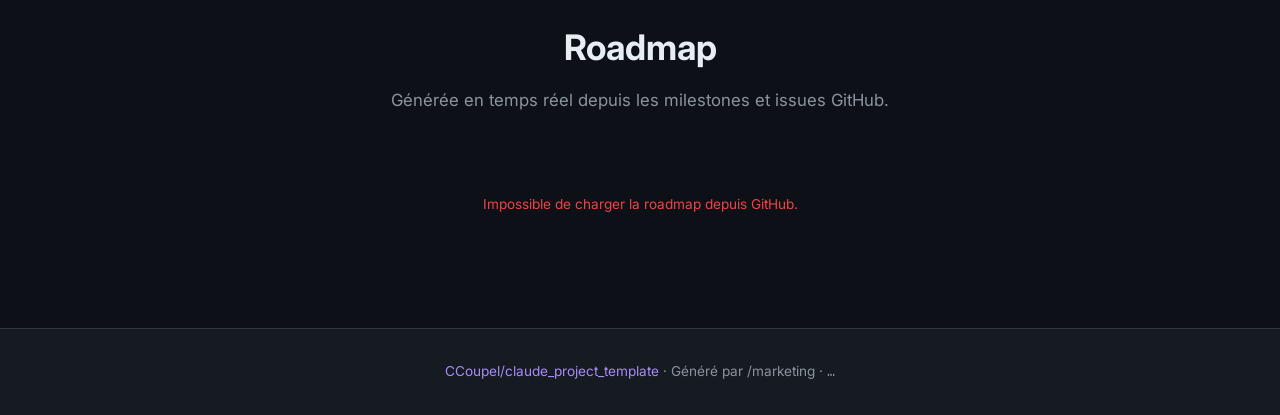
==== commit 771f8c1f: "feat(marketing): états d'issue à côté du workflow, attentes de validation PLAN/LOT A VALIDER, A PUBL" ====
--- a/index.html
+++ b/index.html
@@ -68,6 +68,7 @@
       <h2 data-i18n="workflow.title"></h2>
       <p data-i18n="workflow.subtitle"></p>
     </div>
+    <div class="wf-layout">
     <div class="pipeline">
 
       <div class="pipeline-gate">
@@ -203,6 +204,47 @@
       </div>
 
     </div>
+    <aside class="issue-flow">
+      <h3 data-i18n="flow.title"></h3>
+      <p class="flow-sub" data-i18n="flow.subtitle"></p>
+      <div class="flow-chain">
+        <div class="flow-state"><span class="phase-badge badge-planning">PLANNING</span><span class="flow-desc" data-i18n="flow.s.planning"></span></div>
+        <div class="flow-event"><span class="flow-arrow">↓</span><span data-i18n="flow.e.plandone"></span></div>
+        <div class="flow-state"><span class="phase-badge badge-avalider flow-new">PLAN A VALIDER</span><span class="flow-desc" data-i18n="flow.s.planavalider"></span></div>
+        <div class="flow-event flow-user"><span class="flow-arrow">↓</span><span data-i18n="flow.e.gate2"></span></div>
+        <div class="flow-state"><span class="phase-badge badge-pret">PRET</span><span class="flow-desc" data-i18n="flow.s.pret"></span></div>
+        <div class="flow-event"><span class="flow-arrow">↓</span><span data-i18n="flow.e.dev"></span></div>
+        <div class="flow-state"><span class="phase-badge badge-encours">EN COURS</span><span class="flow-desc" data-i18n="flow.s.encours"></span></div>
+        <div class="flow-event"><span class="flow-arrow">↓</span><span data-i18n="flow.e.devdone"></span></div>
+        <div class="flow-state"><span class="flow-pair"><span class="phase-badge badge-review">EN REVIEW</span><span class="flow-par">∥</span><span class="phase-badge badge-qa">EN QA</span></span><span class="flow-desc" data-i18n="flow.s.reviewqa"></span></div>
+        <div class="flow-event"><span class="flow-arrow">↓</span><span data-i18n="flow.e.qaok"></span></div>
+        <div class="flow-state"><span class="phase-badge badge-done">DONE</span><span class="flow-desc" data-i18n="flow.s.done"></span></div>
+        <div class="flow-event flow-user"><span class="flow-arrow">↓</span><span data-i18n="flow.e.ask"></span></div>
+        <div class="flow-state"><span class="phase-badge badge-avalider flow-new">LOT A VALIDER</span><span class="flow-desc" data-i18n="flow.s.avalider"></span></div>
+        <div class="flow-event flow-user"><span class="flow-arrow">↓</span><span data-i18n="flow.e.ok"></span></div>
+        <div class="flow-state"><span class="phase-badge badge-done">DONE</span><span class="flow-desc" data-i18n="flow.s.done2"></span></div>
+        <div class="flow-event"><span class="flow-arrow">↓</span><span data-i18n="flow.e.ci"></span></div>
+        <div class="flow-state"><span class="phase-badge badge-closed">✓ closed</span><span class="flow-desc" data-i18n="flow.s.closed"></span></div>
+        <div class="flow-event"><span class="flow-arrow">↓</span><span data-i18n="flow.e.lastlot"></span></div>
+        <div class="flow-state"><span class="phase-badge badge-apublier flow-new">A PUBLIER</span><span class="flow-desc" data-i18n="flow.s.apublier"></span></div>
+        <div class="flow-event flow-user"><span class="flow-arrow">↓</span><span data-i18n="flow.e.gate4"></span></div>
+        <div class="flow-state"><span class="phase-badge badge-prod">🚀 PROD</span><span class="flow-desc" data-i18n="flow.s.prod"></span></div>
+      </div>
+      <div class="flow-box flow-back">
+        <div class="flow-box-title" data-i18n="flow.back.title"></div>
+        <p data-i18n="flow.back.1"></p>
+        <p data-i18n="flow.back.2"></p>
+        <p data-i18n="flow.back.3"></p>
+        <p data-i18n="flow.back.4"></p>
+      </div>
+      <div class="flow-box">
+        <div class="flow-box-title" data-i18n="flow.mod.title"></div>
+        <p><span class="phase-badge badge-bloque">BLOQUE</span> <span data-i18n="flow.mod.bloque"></span></p>
+        <p><span class="phase-badge badge-abandonne">ABANDONNE</span> <span data-i18n="flow.mod.abandonne"></span></p>
+        <p><span class="phase-badge badge-human">VALID-HUMAINE</span> <span data-i18n="flow.mod.human"></span></p>
+      </div>
+    </aside>
+    </div>
     <div class="pipeline-note" data-i18n="wf.cycles"></div>
   </div>
 </section>
@@ -221,6 +263,8 @@
         <div class="label-chain">
           <div class="label-step"><span class="phase-badge badge-planning">PLANNING</span><span class="label-step-desc" data-i18n="github.l1"></span></div>
           <div class="label-arrow">→</div>
+          <div class="label-step"><span class="phase-badge badge-avalider">PLAN A VALIDER</span><span class="label-step-desc" data-i18n="github.lpv"></span></div>
+          <div class="label-arrow">→</div>
           <div class="label-step"><span class="phase-badge badge-pret">PRET</span><span class="label-step-desc" data-i18n="github.lp"></span></div>
           <div class="label-arrow">→</div>
           <div class="label-step"><span class="phase-badge badge-encours">EN COURS</span><span class="label-step-desc" data-i18n="github.l2"></span></div>
@@ -231,7 +275,11 @@
           <div class="label-arrow">→</div>
           <div class="label-step"><span class="phase-badge badge-done">DONE</span><span class="label-step-desc" data-i18n="github.l5"></span></div>
           <div class="label-arrow">→</div>
+          <div class="label-step"><span class="phase-badge badge-avalider">LOT A VALIDER</span><span class="label-step-desc" data-i18n="github.lv"></span></div>
+          <div class="label-arrow">→</div>
           <div class="label-step"><span class="phase-badge badge-closed">✓ closed</span><span class="label-step-desc" data-i18n="github.l6"></span></div>
+          <div class="label-arrow">→</div>
+          <div class="label-step"><span class="phase-badge badge-apublier">A PUBLIER</span><span class="label-step-desc" data-i18n="github.lpub"></span></div>
         </div>
         <p class="label-note" data-i18n="github.labels.reset"></p>
       </div>
@@ -345,11 +393,12 @@
       <div class="feature-card"><div class="feature-icon">👤</div><div class="feature-body"><h3><span data-i18n="features.f22.title"></span></h3><p data-i18n="features.f22.desc"></p></div></div>
       <div class="feature-card"><div class="feature-icon">🔑</div><div class="feature-body"><h3><span data-i18n="features.f23.title"></span></h3><p data-i18n="features.f23.desc"></p></div></div>
       <div class="feature-card"><div class="feature-icon">🗂️</div><div class="feature-body"><h3><span data-i18n="features.f24.title"></span></h3><p data-i18n="features.f24.desc"></p></div></div>
-      <div class="feature-card"><div class="feature-icon">🐳</div><div class="feature-body"><h3><span data-i18n="features.f25.title"></span> <span class="badge-new" data-i18n="features.new">Nouveau</span></h3><p data-i18n="features.f25.desc"></p></div></div>
-      <div class="feature-card"><div class="feature-icon">✅</div><div class="feature-body"><h3><span data-i18n="features.f26.title"></span> <span class="badge-new" data-i18n="features.new">Nouveau</span></h3><p data-i18n="features.f26.desc"></p></div></div>
-      <div class="feature-card"><div class="feature-icon">⏱️</div><div class="feature-body"><h3><span data-i18n="features.f27.title"></span> <span class="badge-new" data-i18n="features.new">Nouveau</span></h3><p data-i18n="features.f27.desc"></p></div></div>
-      <div class="feature-card"><div class="feature-icon">🔒</div><div class="feature-body"><h3><span data-i18n="features.f28.title"></span> <span class="badge-new" data-i18n="features.new">Nouveau</span></h3><p data-i18n="features.f28.desc"></p></div></div>
-      <div class="feature-card"><div class="feature-icon">⚖️</div><div class="feature-body"><h3><span data-i18n="features.f29.title"></span> <span class="badge-new" data-i18n="features.new">Nouveau</span></h3><p data-i18n="features.f29.desc"></p></div></div>
+      <div class="feature-card"><div class="feature-icon">🐳</div><div class="feature-body"><h3><span data-i18n="features.f25.title"></span></h3><p data-i18n="features.f25.desc"></p></div></div>
+      <div class="feature-card"><div class="feature-icon">✅</div><div class="feature-body"><h3><span data-i18n="features.f26.title"></span></h3><p data-i18n="features.f26.desc"></p></div></div>
+      <div class="feature-card"><div class="feature-icon">⏱️</div><div class="feature-body"><h3><span data-i18n="features.f27.title"></span></h3><p data-i18n="features.f27.desc"></p></div></div>
+      <div class="feature-card"><div class="feature-icon">🔒</div><div class="feature-body"><h3><span data-i18n="features.f28.title"></span></h3><p data-i18n="features.f28.desc"></p></div></div>
+      <div class="feature-card"><div class="feature-icon">⚖️</div><div class="feature-body"><h3><span data-i18n="features.f29.title"></span></h3><p data-i18n="features.f29.desc"></p></div></div>
+      <div class="feature-card"><div class="feature-icon">🙋</div><div class="feature-body"><h3><span data-i18n="features.f30.title"></span> <span class="badge-new" data-i18n="features.new">Nouveau</span></h3><p data-i18n="features.f30.desc"></p></div></div>
     </div>
     <figure class="panel-shot">
       <img src="assets/milestone-panel.png" alt="milestone-panel" loading="lazy">
--- a/assets/style.css
+++ b/assets/style.css
@@ -195,6 +195,8 @@
 .badge-encours  { background: rgba(59,130,246,.15); color: #60a5fa; border: 1px solid rgba(59,130,246,.3); }
 .badge-review   { background: rgba(245,158,11,.15); color: var(--yellow); border: 1px solid rgba(245,158,11,.3); }
 .badge-qa       { background: rgba(249,115,22,.15); color: var(--orange); border: 1px solid rgba(249,115,22,.3); }
+.badge-avalider { background: rgba(234,179,8,.15); color: #facc15; border: 1px solid rgba(234,179,8,.35); }
+.badge-apublier { background: rgba(167,139,250,.15); color: #c4b5fd; border: 1px solid rgba(167,139,250,.4); }
 .badge-done     { background: rgba(16,185,129,.15); color: var(--green); border: 1px solid rgba(16,185,129,.3); }
 .badge-closed   { background: rgba(139,148,158,.12); color: var(--muted); border: 1px solid var(--border); }
 .badge-dev      { background: rgba(59,130,246,.15); color: #60a5fa; border: 1px solid rgba(59,130,246,.3); }
@@ -307,3 +309,27 @@
 .panel-shot { margin: 2rem auto 0; max-width: 760px; text-align: center; }
 .panel-shot img { max-width: 100%; height: auto; border: 1px solid var(--border); border-radius: var(--radius); background: var(--bg2); }
 .panel-shot figcaption { margin-top: .6rem; font-size: .82rem; color: var(--muted); font-style: italic; }
+
+/* Workflow des états d'issue (à côté du pipeline CDP) */
+.wf-layout { display: flex; flex-direction: column; align-items: center; gap: 2.5rem; }
+.wf-layout .pipeline { width: 100%; }
+.issue-flow { width: 100%; max-width: 680px; background: var(--bg2); border: 1px solid var(--border); border-radius: var(--radius-lg); padding: 1.25rem; display: flex; flex-direction: column; gap: .9rem; }
+.issue-flow h3 { font-size: 1rem; font-weight: 700; }
+.flow-sub { font-size: .78rem; color: var(--muted); margin-top: -.5rem; }
+.flow-chain { display: flex; flex-direction: column; align-items: flex-start; }
+.flow-state { display: flex; flex-direction: column; gap: .15rem; }
+.flow-pair { display: inline-flex; align-items: center; gap: .3rem; }
+.flow-par { color: var(--cyan); font-weight: 700; }
+.flow-desc { font-size: .74rem; color: var(--muted); }
+.flow-event { display: flex; align-items: center; gap: .45rem; font-size: .7rem; color: var(--muted); font-style: italic; padding: .3rem 0 .3rem .6rem; border-left: 1px dashed var(--border); margin-left: .9rem; }
+.flow-event.flow-user { color: var(--green); border-left-color: rgba(16,185,129,.5); }
+.flow-arrow { font-style: normal; }
+.flow-new { box-shadow: 0 0 0 3px rgba(234,179,8,.18); }
+.flow-box { background: var(--bg3); border: 1px solid var(--border); border-radius: var(--radius); padding: .7rem .85rem; display: flex; flex-direction: column; gap: .4rem; }
+.flow-box p { font-size: .74rem; color: var(--muted); }
+.flow-box-title { font-size: .72rem; font-weight: 700; text-transform: uppercase; letter-spacing: .05em; color: var(--text); }
+.flow-back { border-left: 3px solid var(--red); }
+.badge-bloque    { background: rgba(239,68,68,.15); color: var(--red); border: 1px solid rgba(239,68,68,.35); }
+.badge-abandonne { background: rgba(139,148,158,.12); color: var(--muted); border: 1px solid var(--border); }
+.badge-human     { background: rgba(234,179,8,.10); color: #fde68a; border: 1px solid rgba(234,179,8,.3); }
+.badge-prod { background: rgba(16,185,129,.2); color: var(--green); border: 1px solid rgba(16,185,129,.45); }
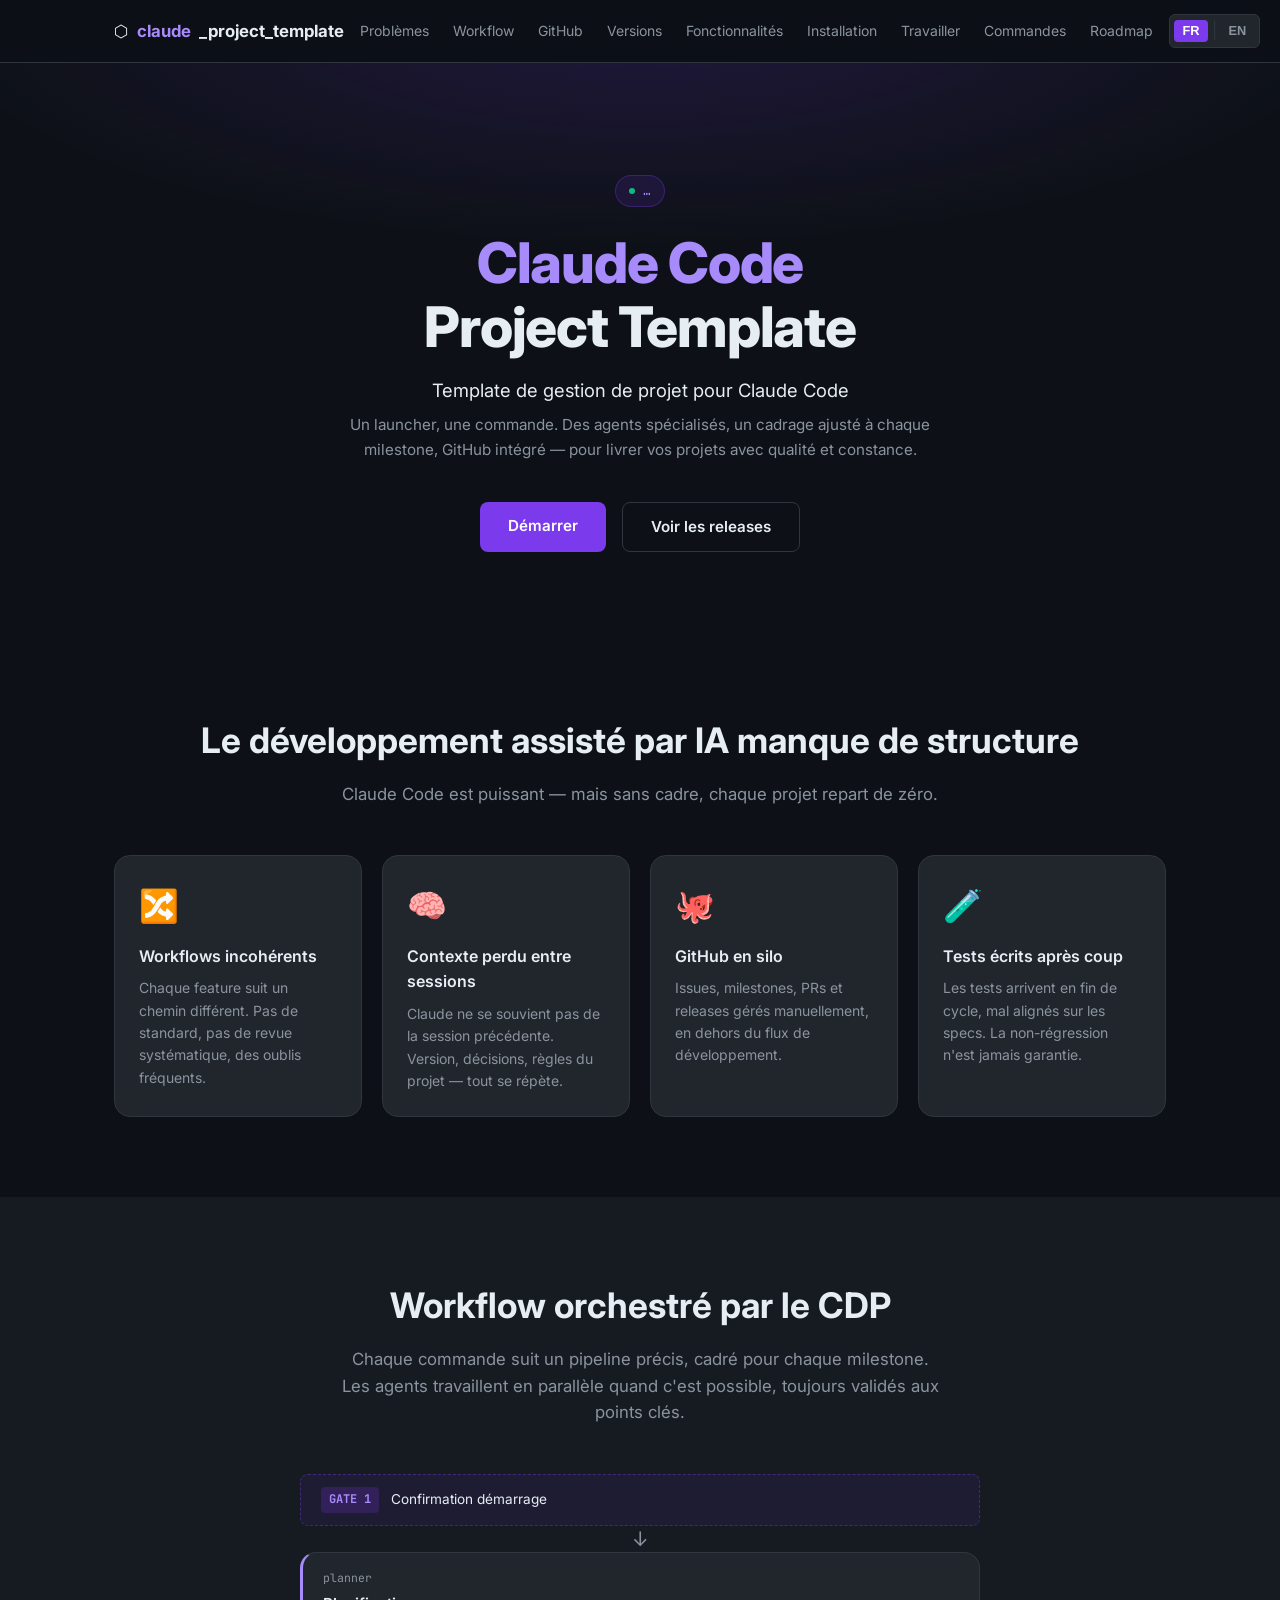
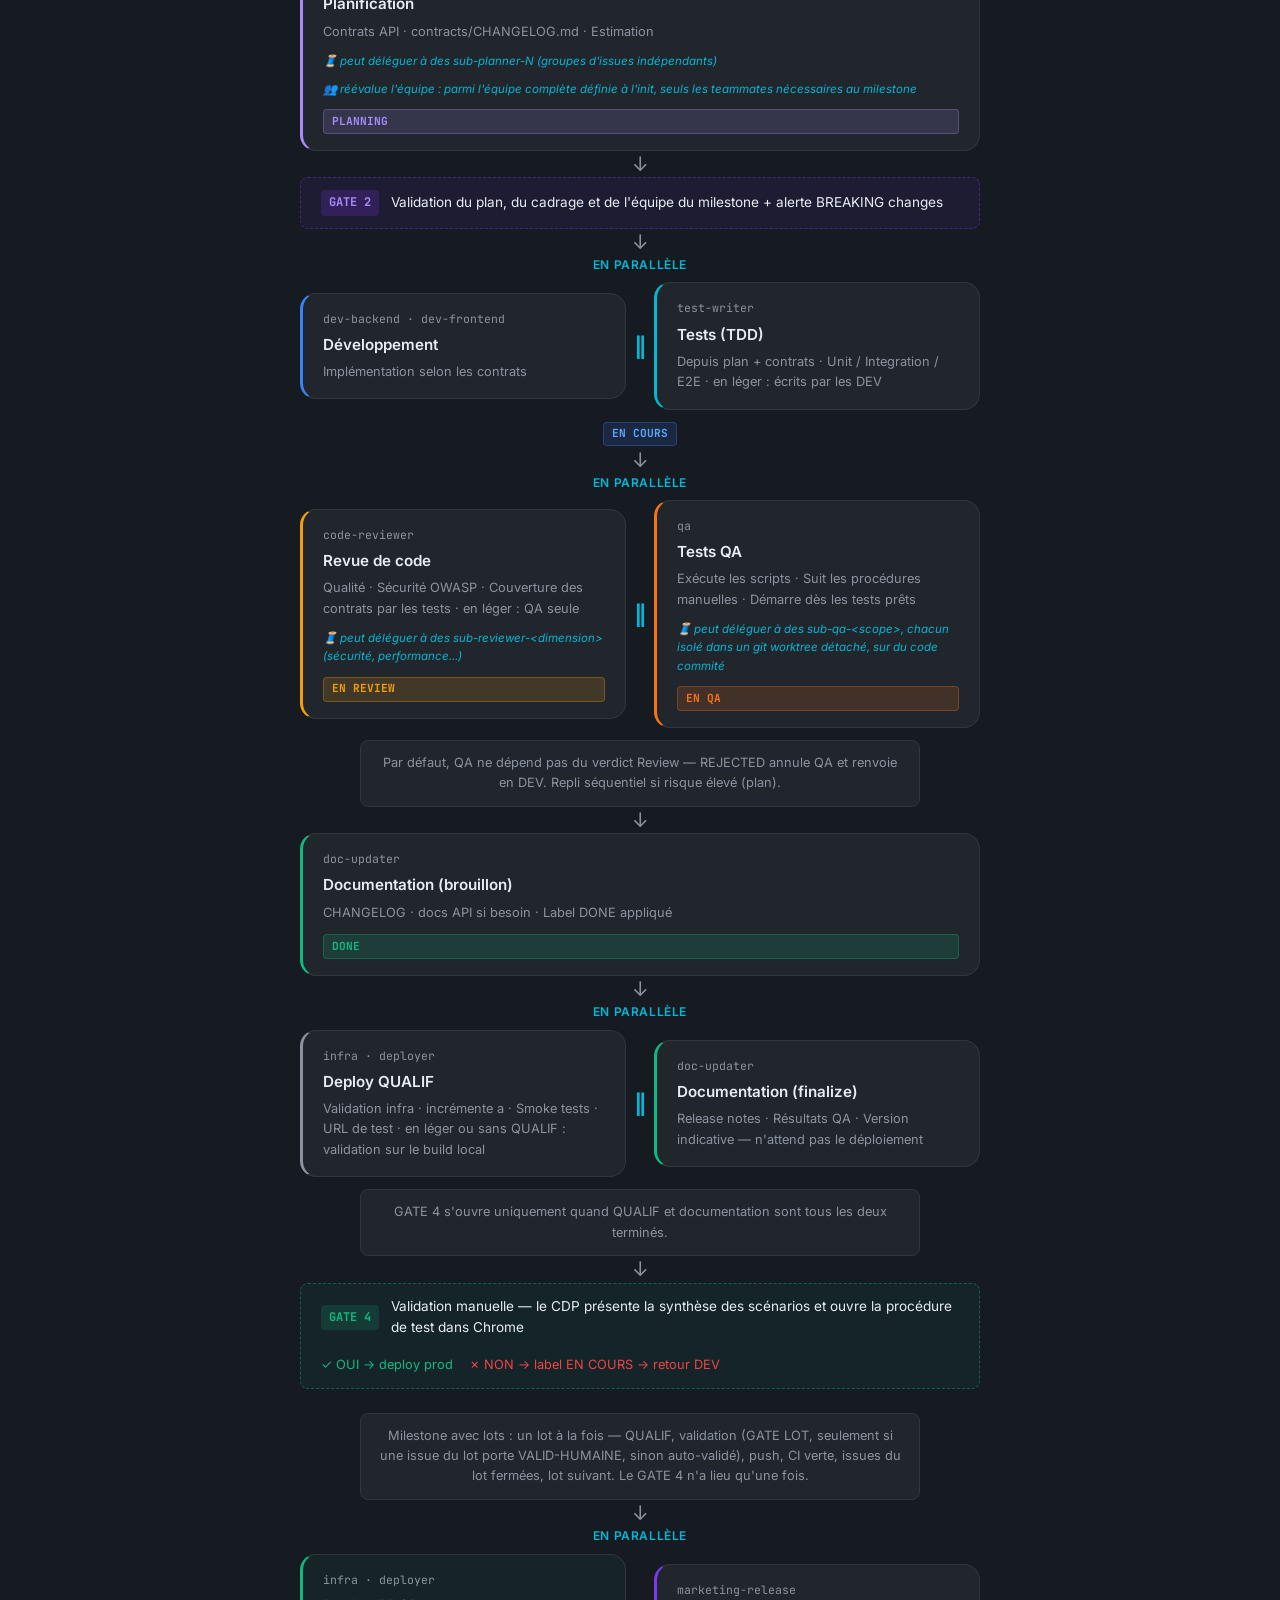
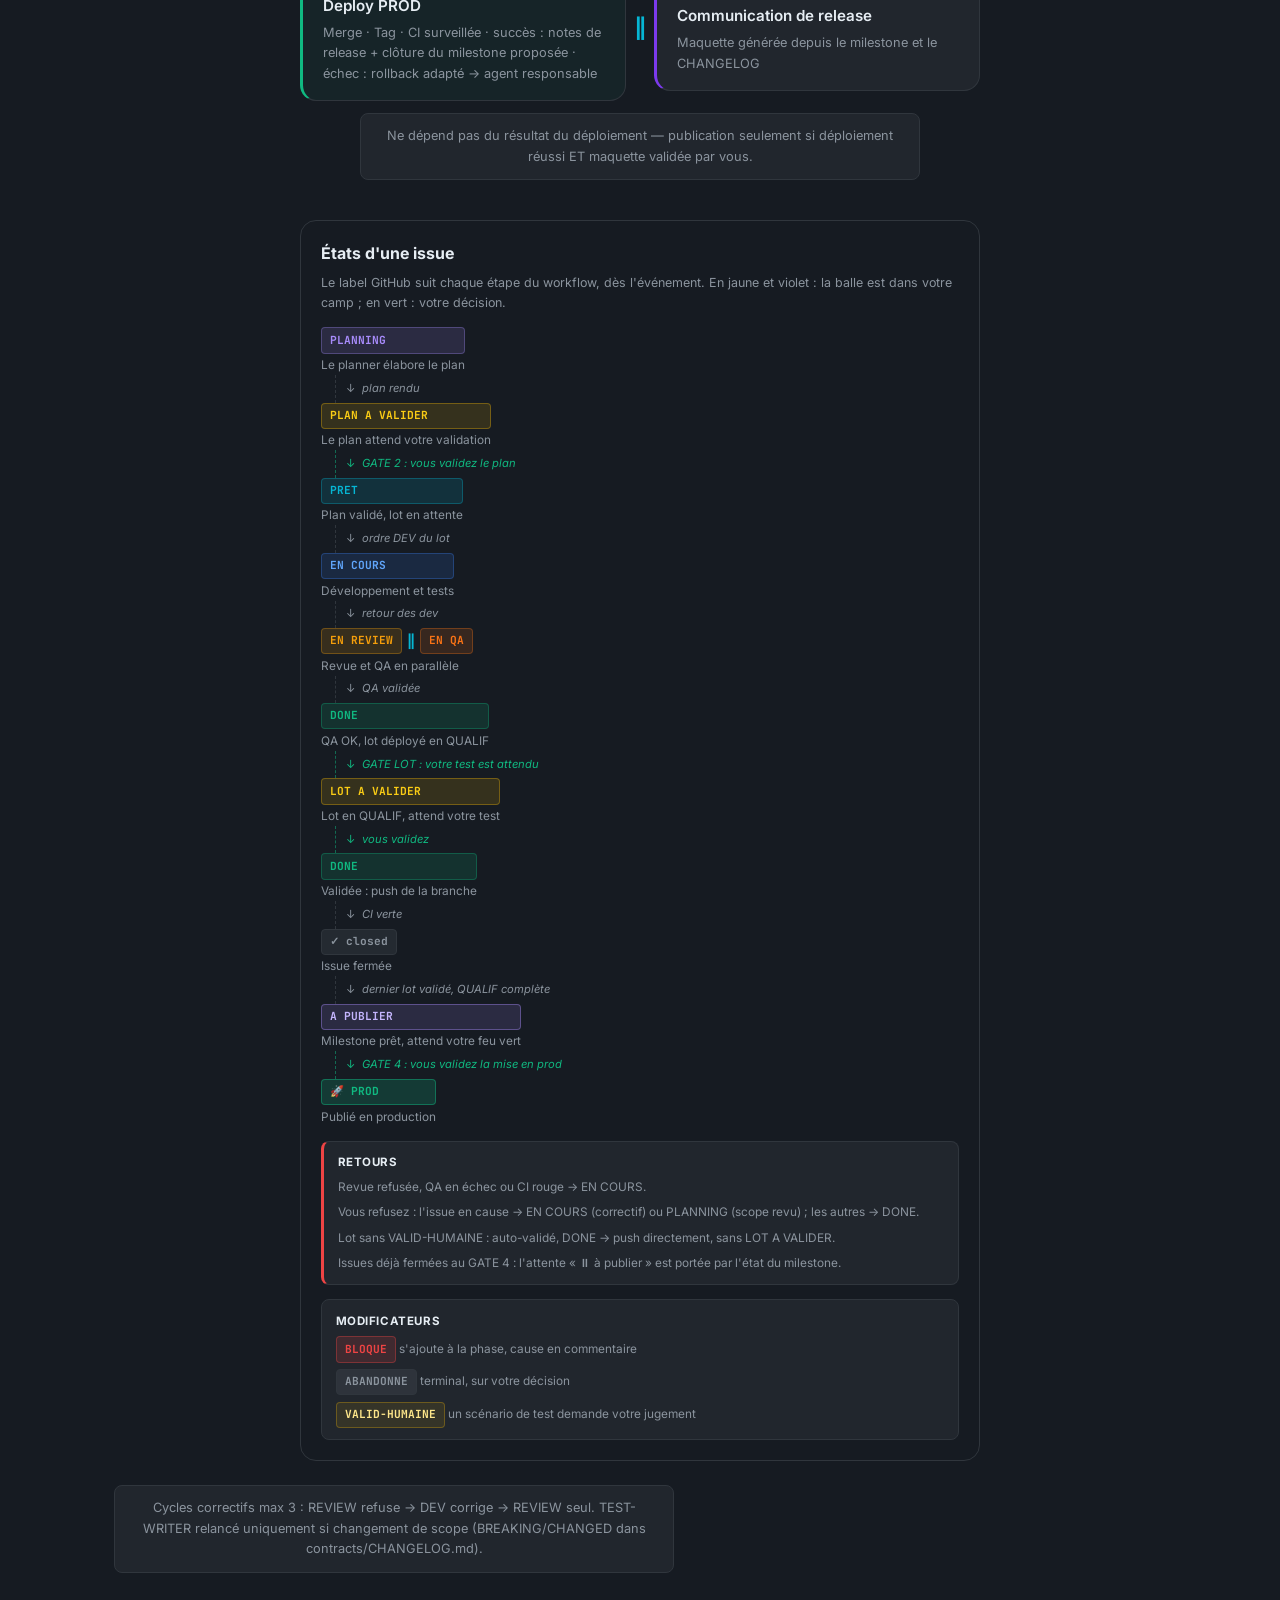
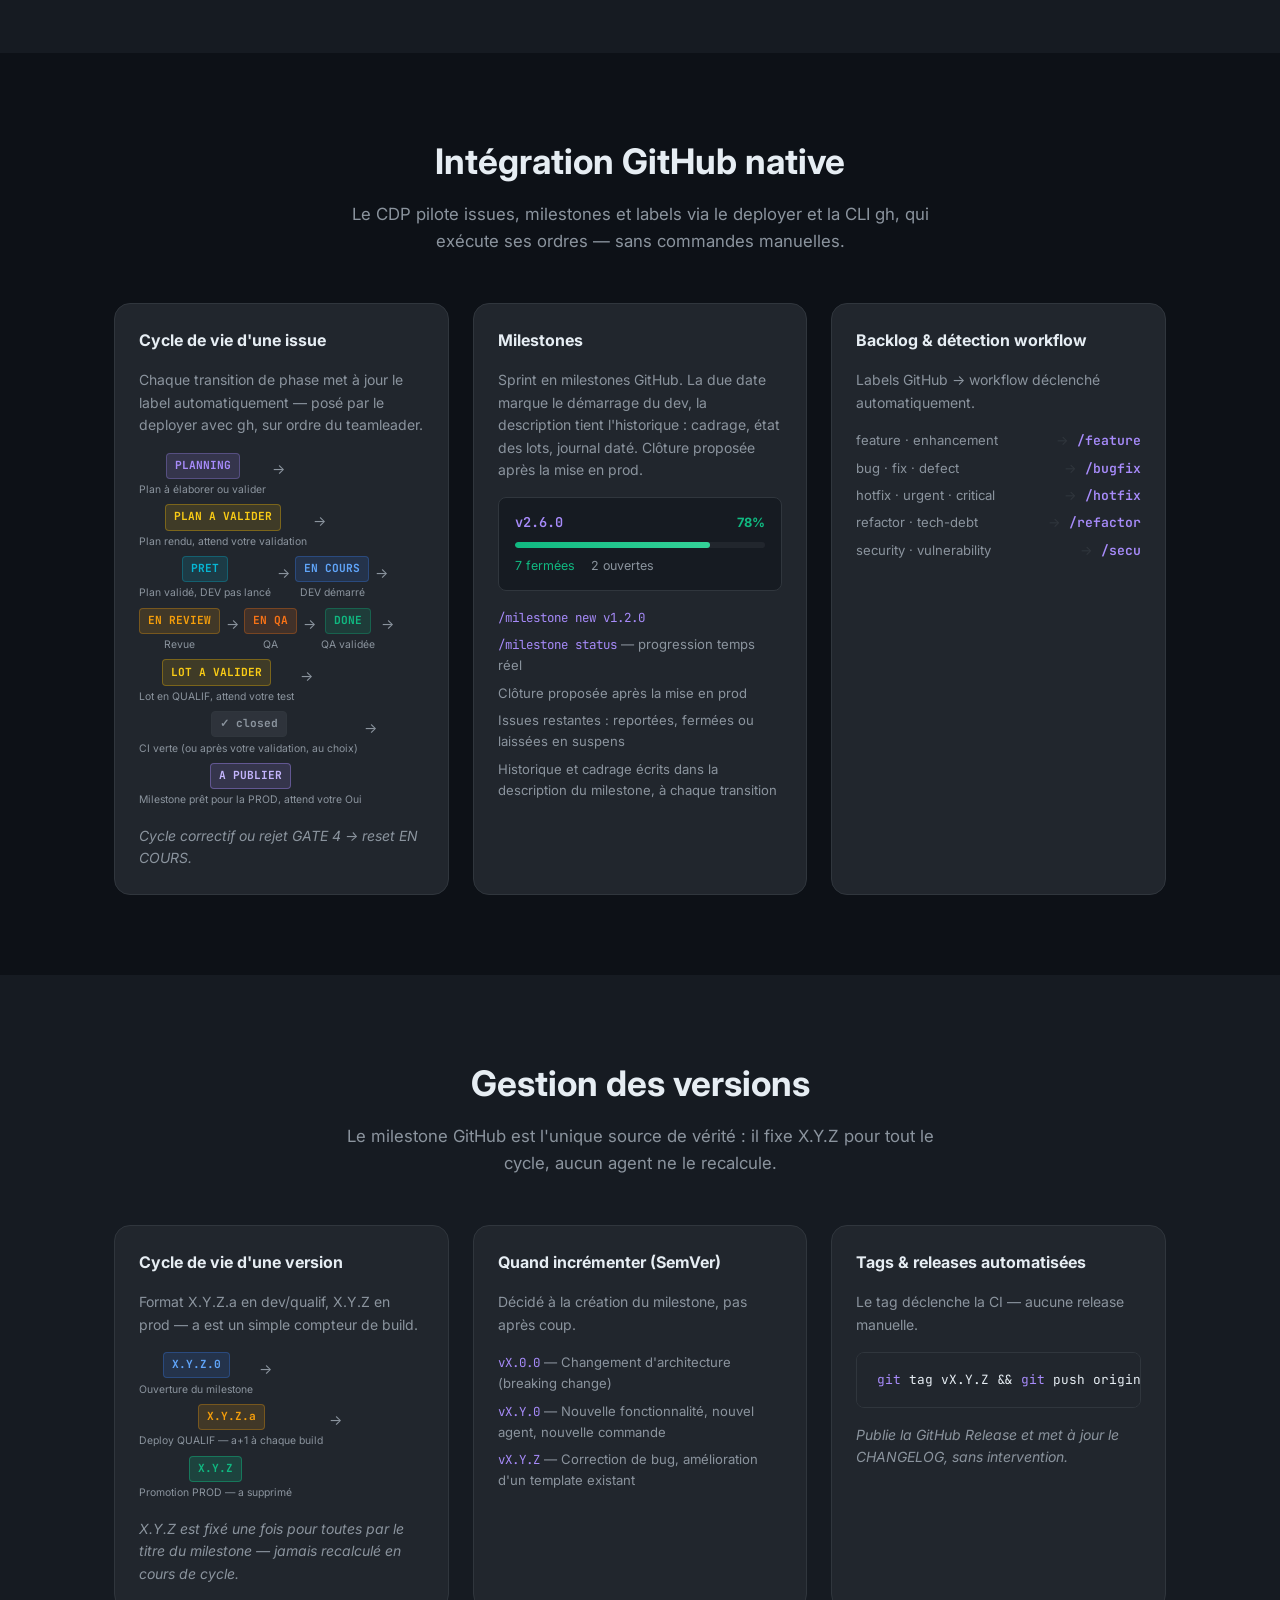
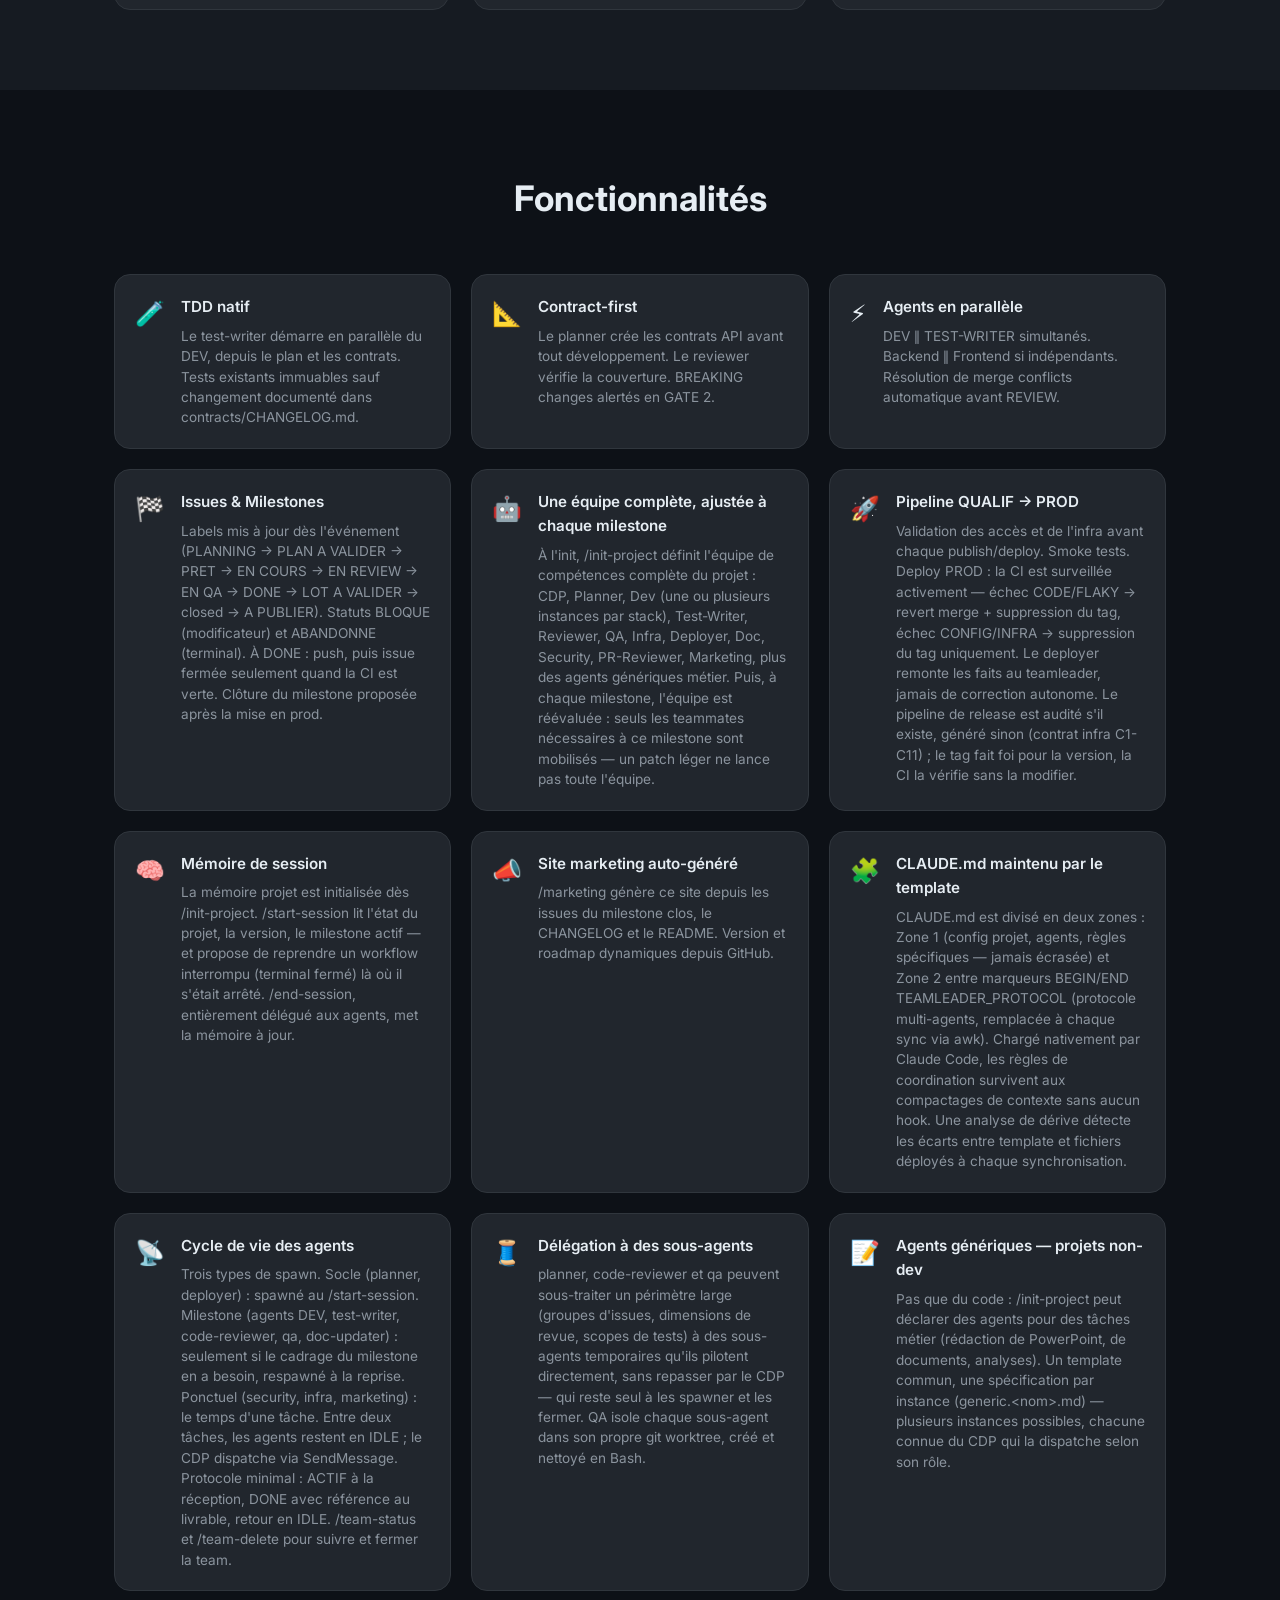
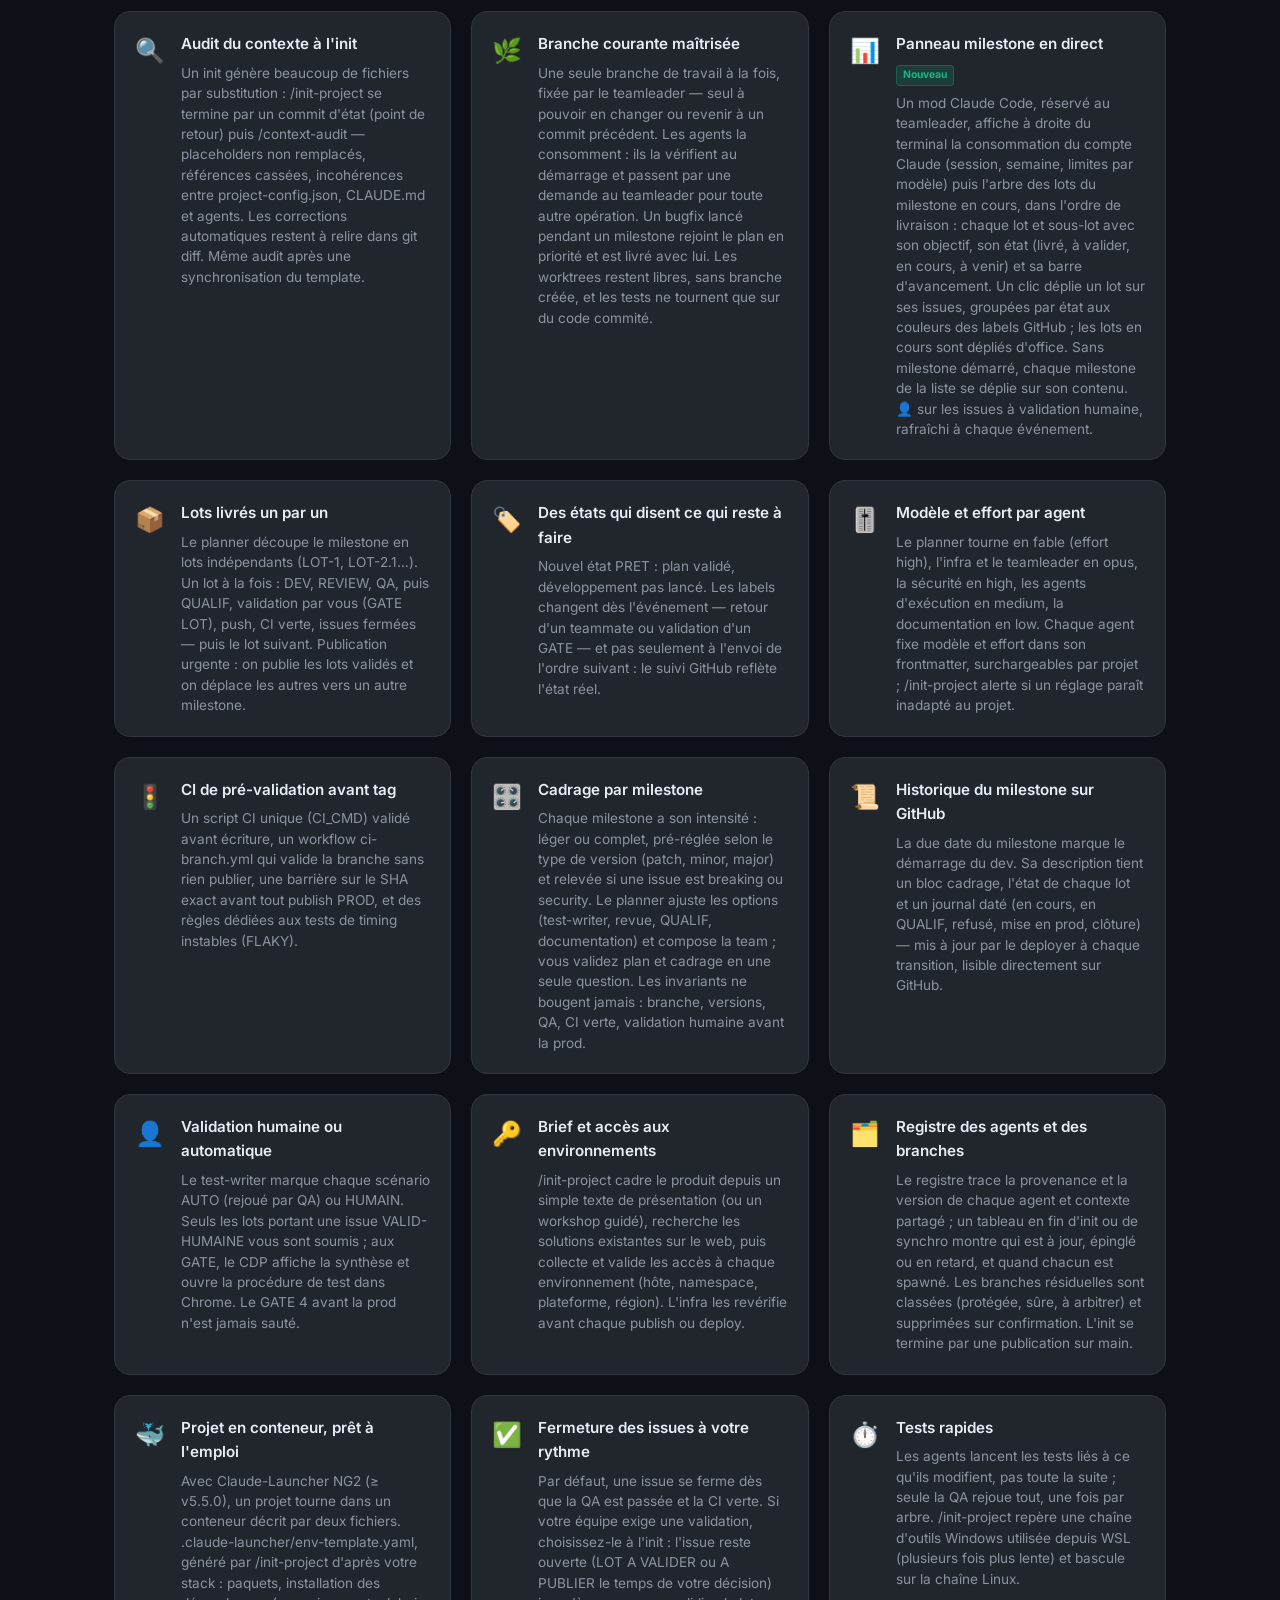
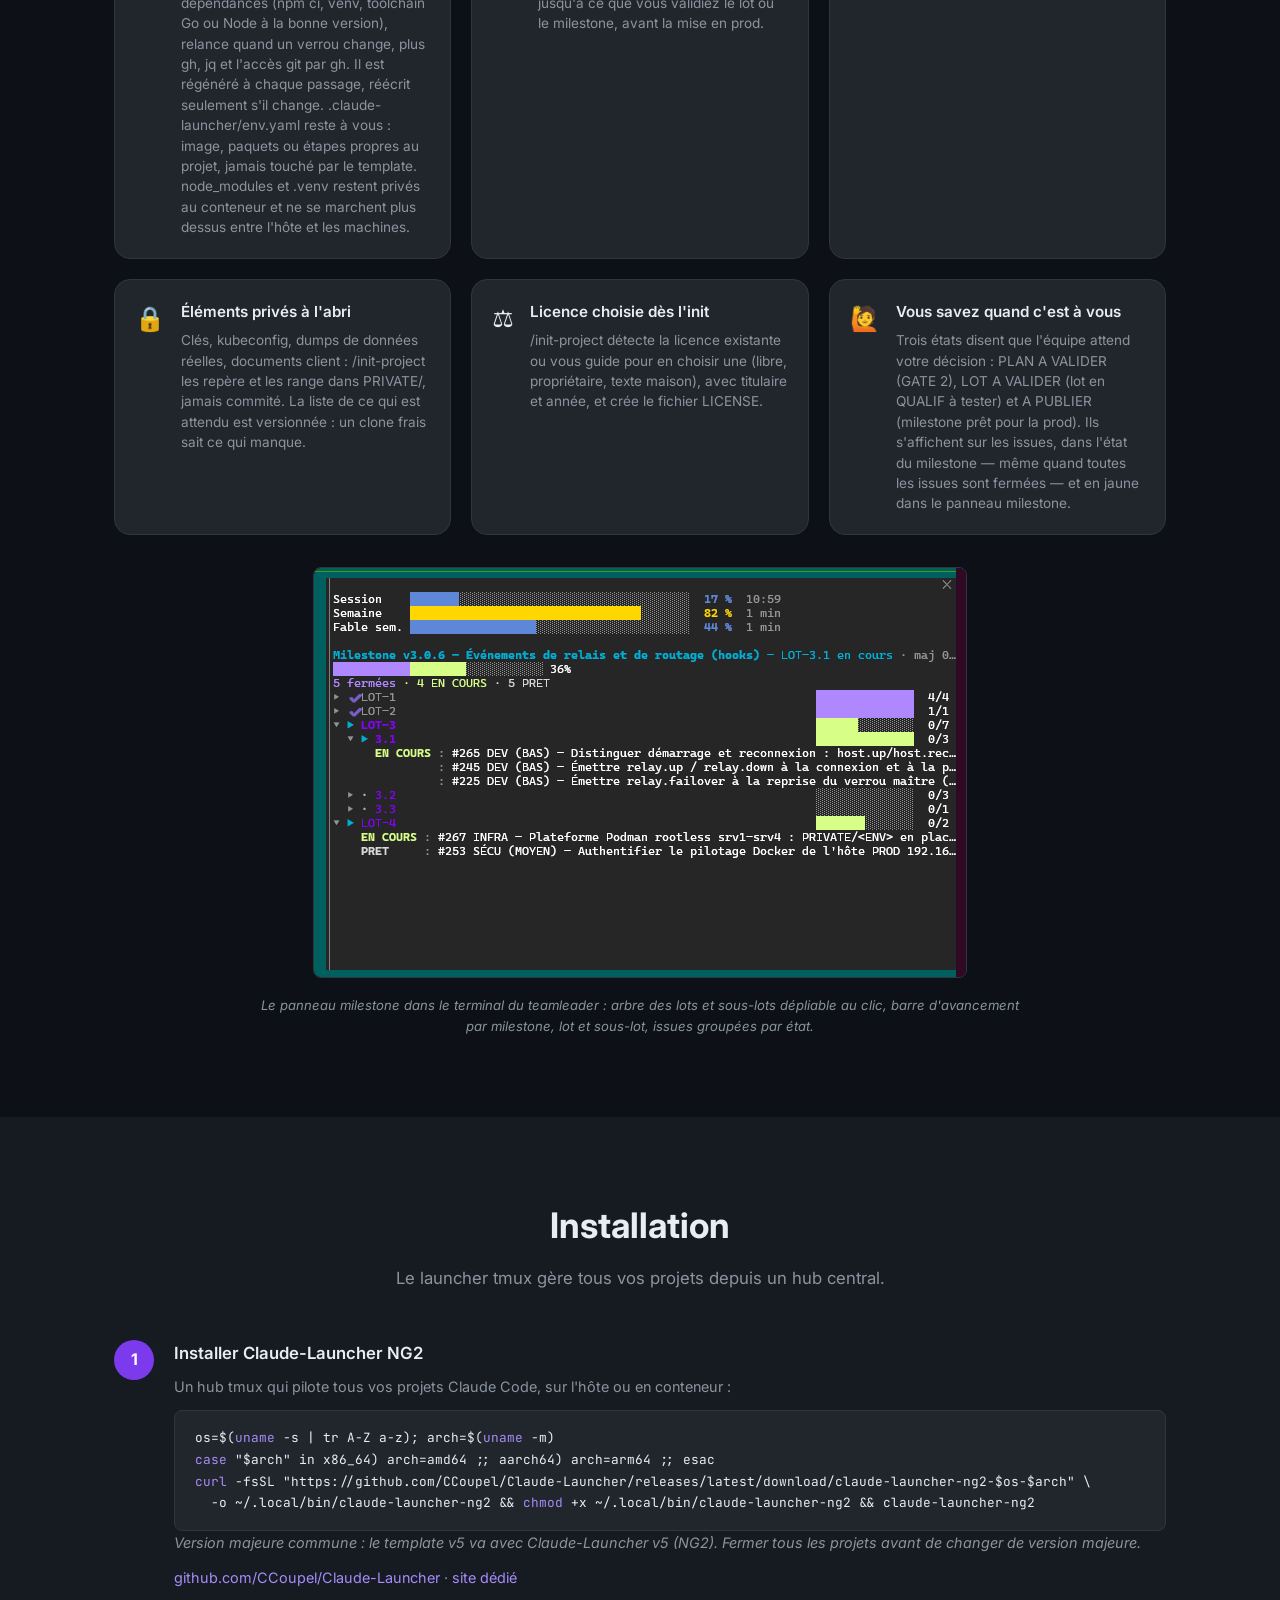
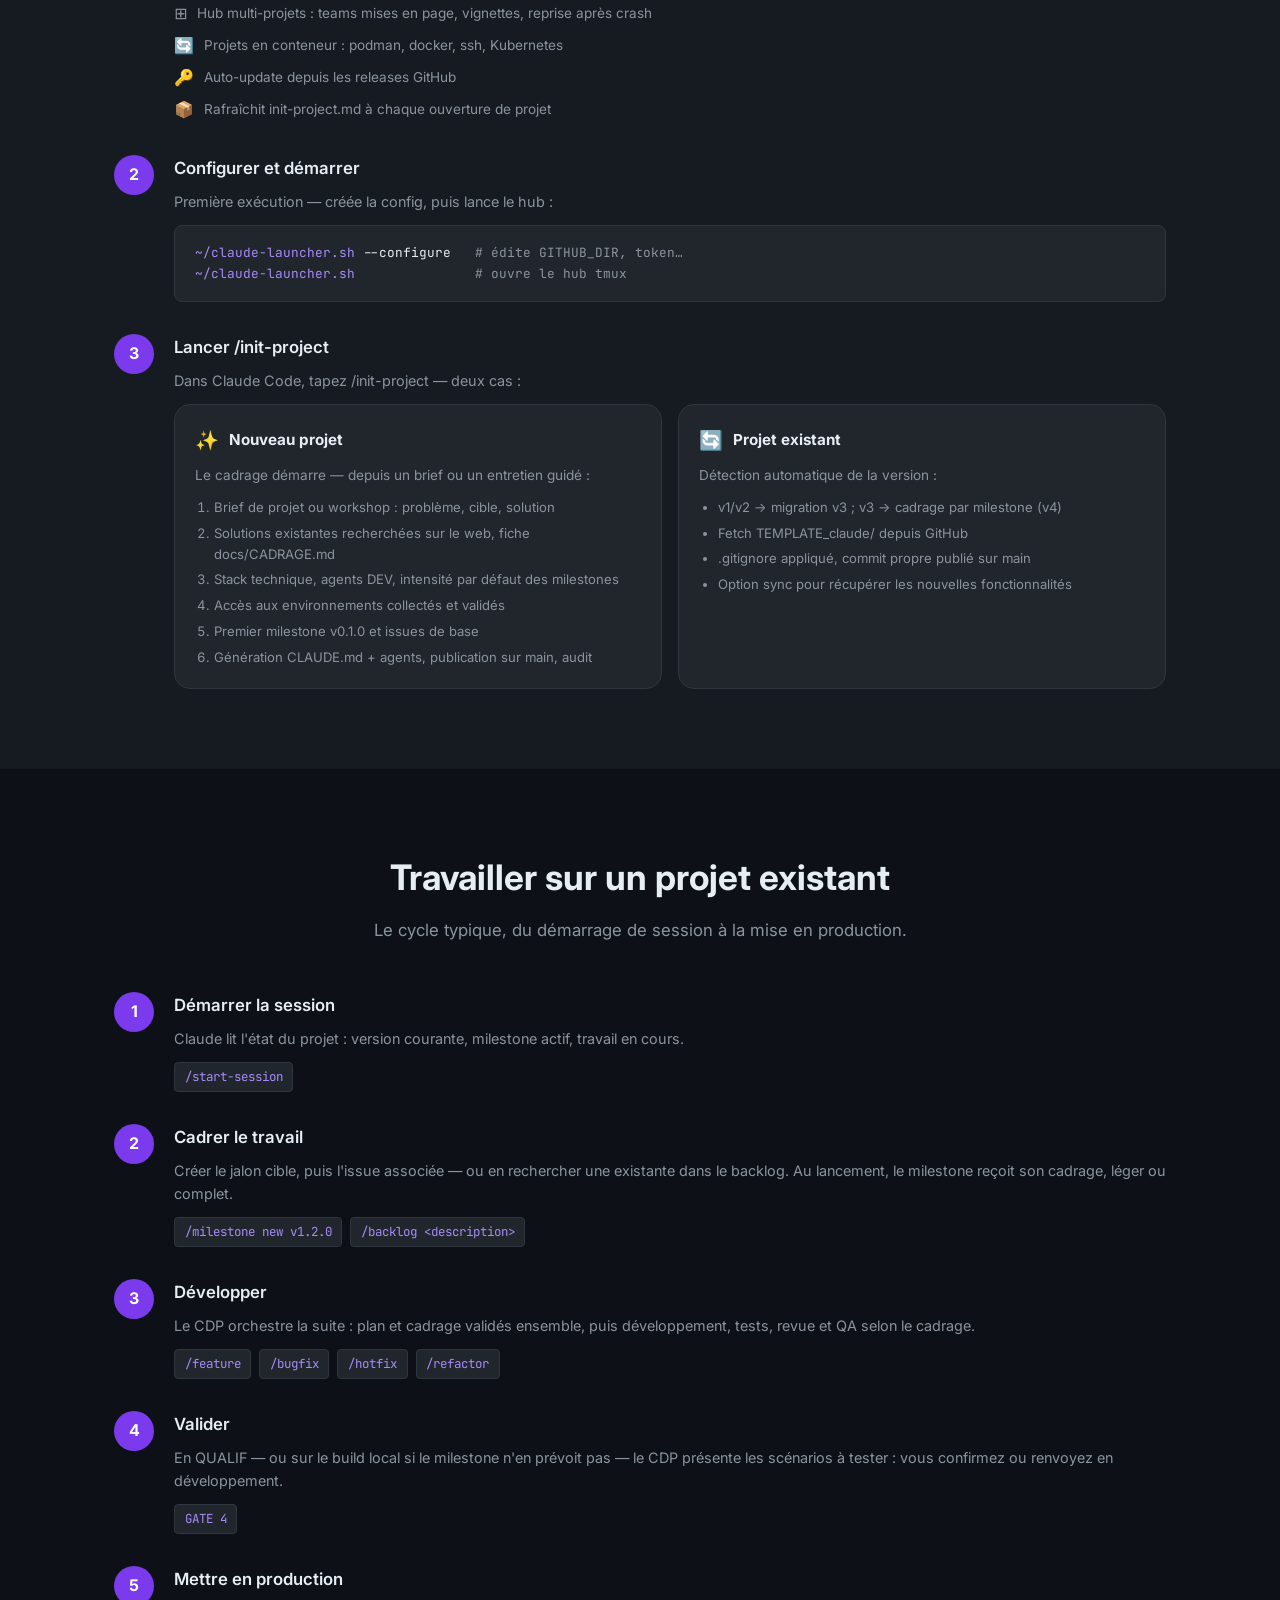
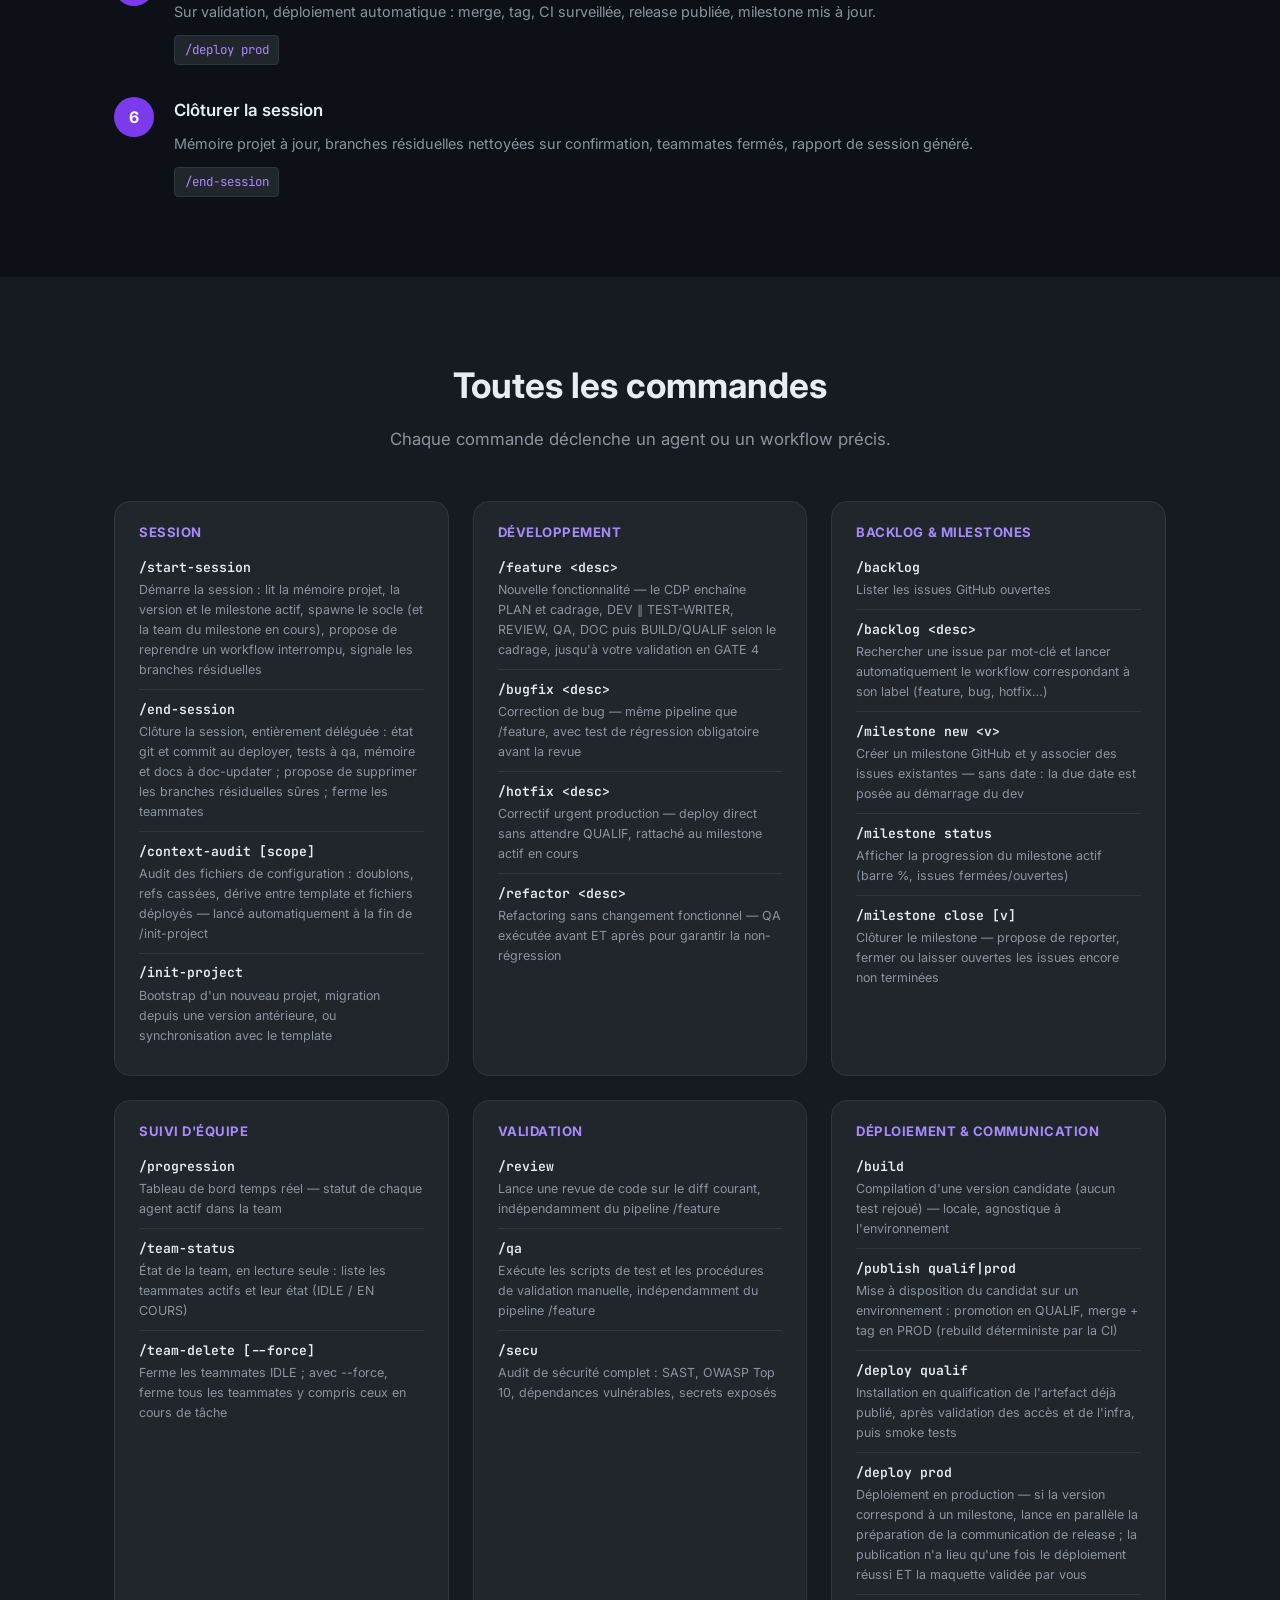
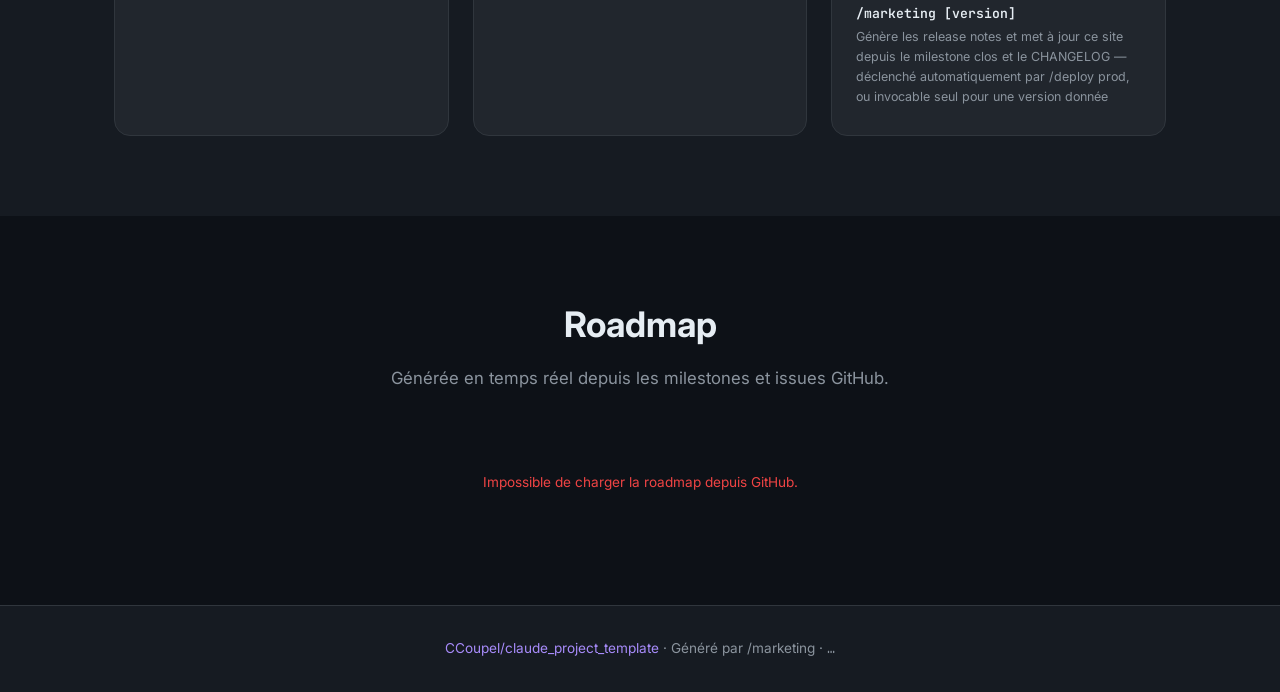
==== commit 6ac4771d: "feat(marketing): panneau milestone en arbre lots / sous-lots (v5.6.0) Carte « Panneau milestone en d" ====
--- a/index.html
+++ b/index.html
@@ -210,7 +210,7 @@
       <div class="flow-chain">
         <div class="flow-state"><span class="phase-badge badge-planning">PLANNING</span><span class="flow-desc" data-i18n="flow.s.planning"></span></div>
         <div class="flow-event"><span class="flow-arrow">↓</span><span data-i18n="flow.e.plandone"></span></div>
-        <div class="flow-state"><span class="phase-badge badge-avalider flow-new">PLAN A VALIDER</span><span class="flow-desc" data-i18n="flow.s.planavalider"></span></div>
+        <div class="flow-state"><span class="phase-badge badge-avalider">PLAN A VALIDER</span><span class="flow-desc" data-i18n="flow.s.planavalider"></span></div>
         <div class="flow-event flow-user"><span class="flow-arrow">↓</span><span data-i18n="flow.e.gate2"></span></div>
         <div class="flow-state"><span class="phase-badge badge-pret">PRET</span><span class="flow-desc" data-i18n="flow.s.pret"></span></div>
         <div class="flow-event"><span class="flow-arrow">↓</span><span data-i18n="flow.e.dev"></span></div>
@@ -220,13 +220,13 @@
         <div class="flow-event"><span class="flow-arrow">↓</span><span data-i18n="flow.e.qaok"></span></div>
         <div class="flow-state"><span class="phase-badge badge-done">DONE</span><span class="flow-desc" data-i18n="flow.s.done"></span></div>
         <div class="flow-event flow-user"><span class="flow-arrow">↓</span><span data-i18n="flow.e.ask"></span></div>
-        <div class="flow-state"><span class="phase-badge badge-avalider flow-new">LOT A VALIDER</span><span class="flow-desc" data-i18n="flow.s.avalider"></span></div>
+        <div class="flow-state"><span class="phase-badge badge-avalider">LOT A VALIDER</span><span class="flow-desc" data-i18n="flow.s.avalider"></span></div>
         <div class="flow-event flow-user"><span class="flow-arrow">↓</span><span data-i18n="flow.e.ok"></span></div>
         <div class="flow-state"><span class="phase-badge badge-done">DONE</span><span class="flow-desc" data-i18n="flow.s.done2"></span></div>
         <div class="flow-event"><span class="flow-arrow">↓</span><span data-i18n="flow.e.ci"></span></div>
         <div class="flow-state"><span class="phase-badge badge-closed">✓ closed</span><span class="flow-desc" data-i18n="flow.s.closed"></span></div>
         <div class="flow-event"><span class="flow-arrow">↓</span><span data-i18n="flow.e.lastlot"></span></div>
-        <div class="flow-state"><span class="phase-badge badge-apublier flow-new">A PUBLIER</span><span class="flow-desc" data-i18n="flow.s.apublier"></span></div>
+        <div class="flow-state"><span class="phase-badge badge-apublier">A PUBLIER</span><span class="flow-desc" data-i18n="flow.s.apublier"></span></div>
         <div class="flow-event flow-user"><span class="flow-arrow">↓</span><span data-i18n="flow.e.gate4"></span></div>
         <div class="flow-state"><span class="phase-badge badge-prod">🚀 PROD</span><span class="flow-desc" data-i18n="flow.s.prod"></span></div>
       </div>
@@ -383,7 +383,7 @@
       <div class="feature-card"><div class="feature-icon">📝</div><div class="feature-body"><h3><span data-i18n="features.f12.title"></span></h3><p data-i18n="features.f12.desc"></p></div></div>
       <div class="feature-card"><div class="feature-icon">🔍</div><div class="feature-body"><h3><span data-i18n="features.f13.title"></span></h3><p data-i18n="features.f13.desc"></p></div></div>
       <div class="feature-card"><div class="feature-icon">🌿</div><div class="feature-body"><h3><span data-i18n="features.f14.title"></span></h3><p data-i18n="features.f14.desc"></p></div></div>
-      <div class="feature-card"><div class="feature-icon">📊</div><div class="feature-body"><h3><span data-i18n="features.f15.title"></span></h3><p data-i18n="features.f15.desc"></p></div></div>
+      <div class="feature-card"><div class="feature-icon">📊</div><div class="feature-body"><h3><span data-i18n="features.f15.title"></span> <span class="badge-new" data-i18n="features.new">Nouveau</span></h3><p data-i18n="features.f15.desc"></p></div></div>
       <div class="feature-card"><div class="feature-icon">📦</div><div class="feature-body"><h3><span data-i18n="features.f16.title"></span></h3><p data-i18n="features.f16.desc"></p></div></div>
       <div class="feature-card"><div class="feature-icon">🏷️</div><div class="feature-body"><h3><span data-i18n="features.f17.title"></span></h3><p data-i18n="features.f17.desc"></p></div></div>
       <div class="feature-card"><div class="feature-icon">🎚️</div><div class="feature-body"><h3><span data-i18n="features.f18.title"></span></h3><p data-i18n="features.f18.desc"></p></div></div>
@@ -398,10 +398,10 @@
       <div class="feature-card"><div class="feature-icon">⏱️</div><div class="feature-body"><h3><span data-i18n="features.f27.title"></span></h3><p data-i18n="features.f27.desc"></p></div></div>
       <div class="feature-card"><div class="feature-icon">🔒</div><div class="feature-body"><h3><span data-i18n="features.f28.title"></span></h3><p data-i18n="features.f28.desc"></p></div></div>
       <div class="feature-card"><div class="feature-icon">⚖️</div><div class="feature-body"><h3><span data-i18n="features.f29.title"></span></h3><p data-i18n="features.f29.desc"></p></div></div>
-      <div class="feature-card"><div class="feature-icon">🙋</div><div class="feature-body"><h3><span data-i18n="features.f30.title"></span> <span class="badge-new" data-i18n="features.new">Nouveau</span></h3><p data-i18n="features.f30.desc"></p></div></div>
+      <div class="feature-card"><div class="feature-icon">🙋</div><div class="feature-body"><h3><span data-i18n="features.f30.title"></span></h3><p data-i18n="features.f30.desc"></p></div></div>
     </div>
     <figure class="panel-shot">
-      <img src="assets/milestone-panel.png" alt="milestone-panel" loading="lazy">
+      <img src="assets/milestone-panel_V2.png" alt="milestone-panel" loading="lazy">
       <figcaption data-i18n="features.panel.caption"></figcaption>
     </figure>
   </div>
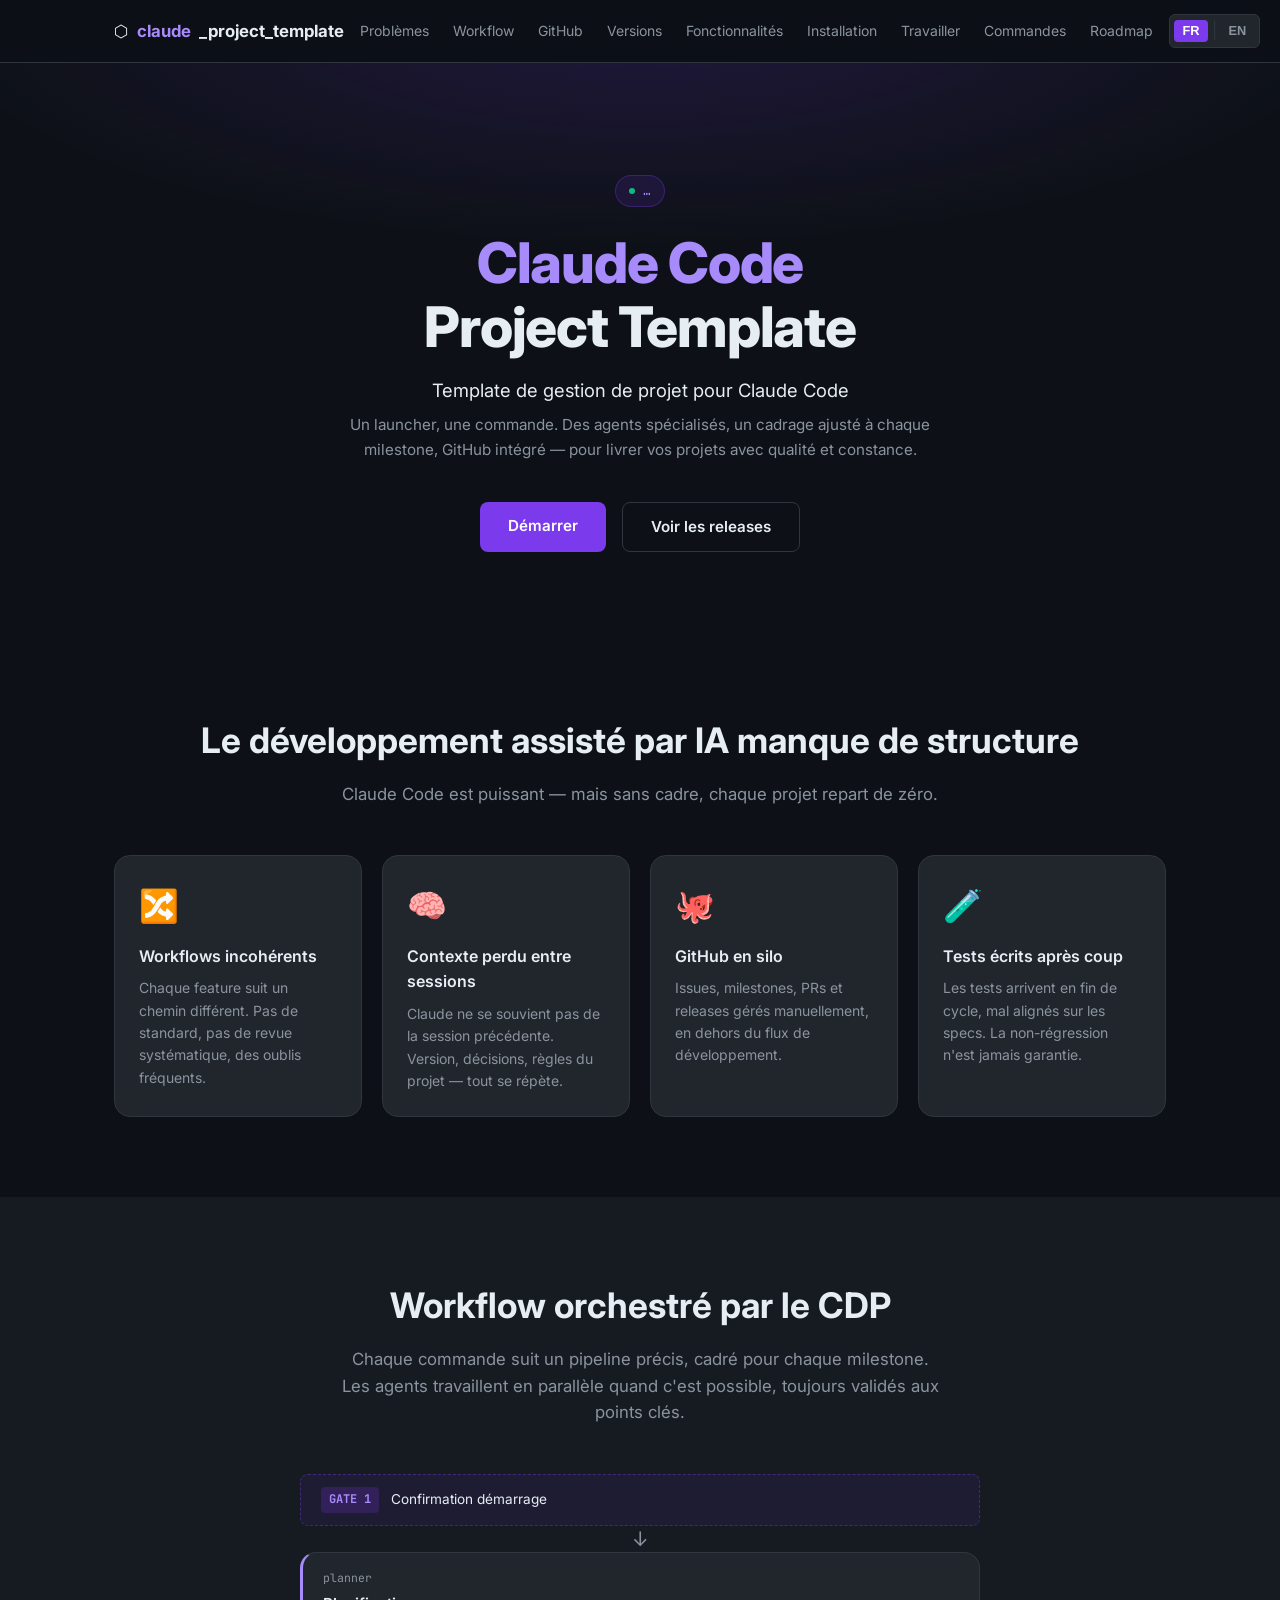
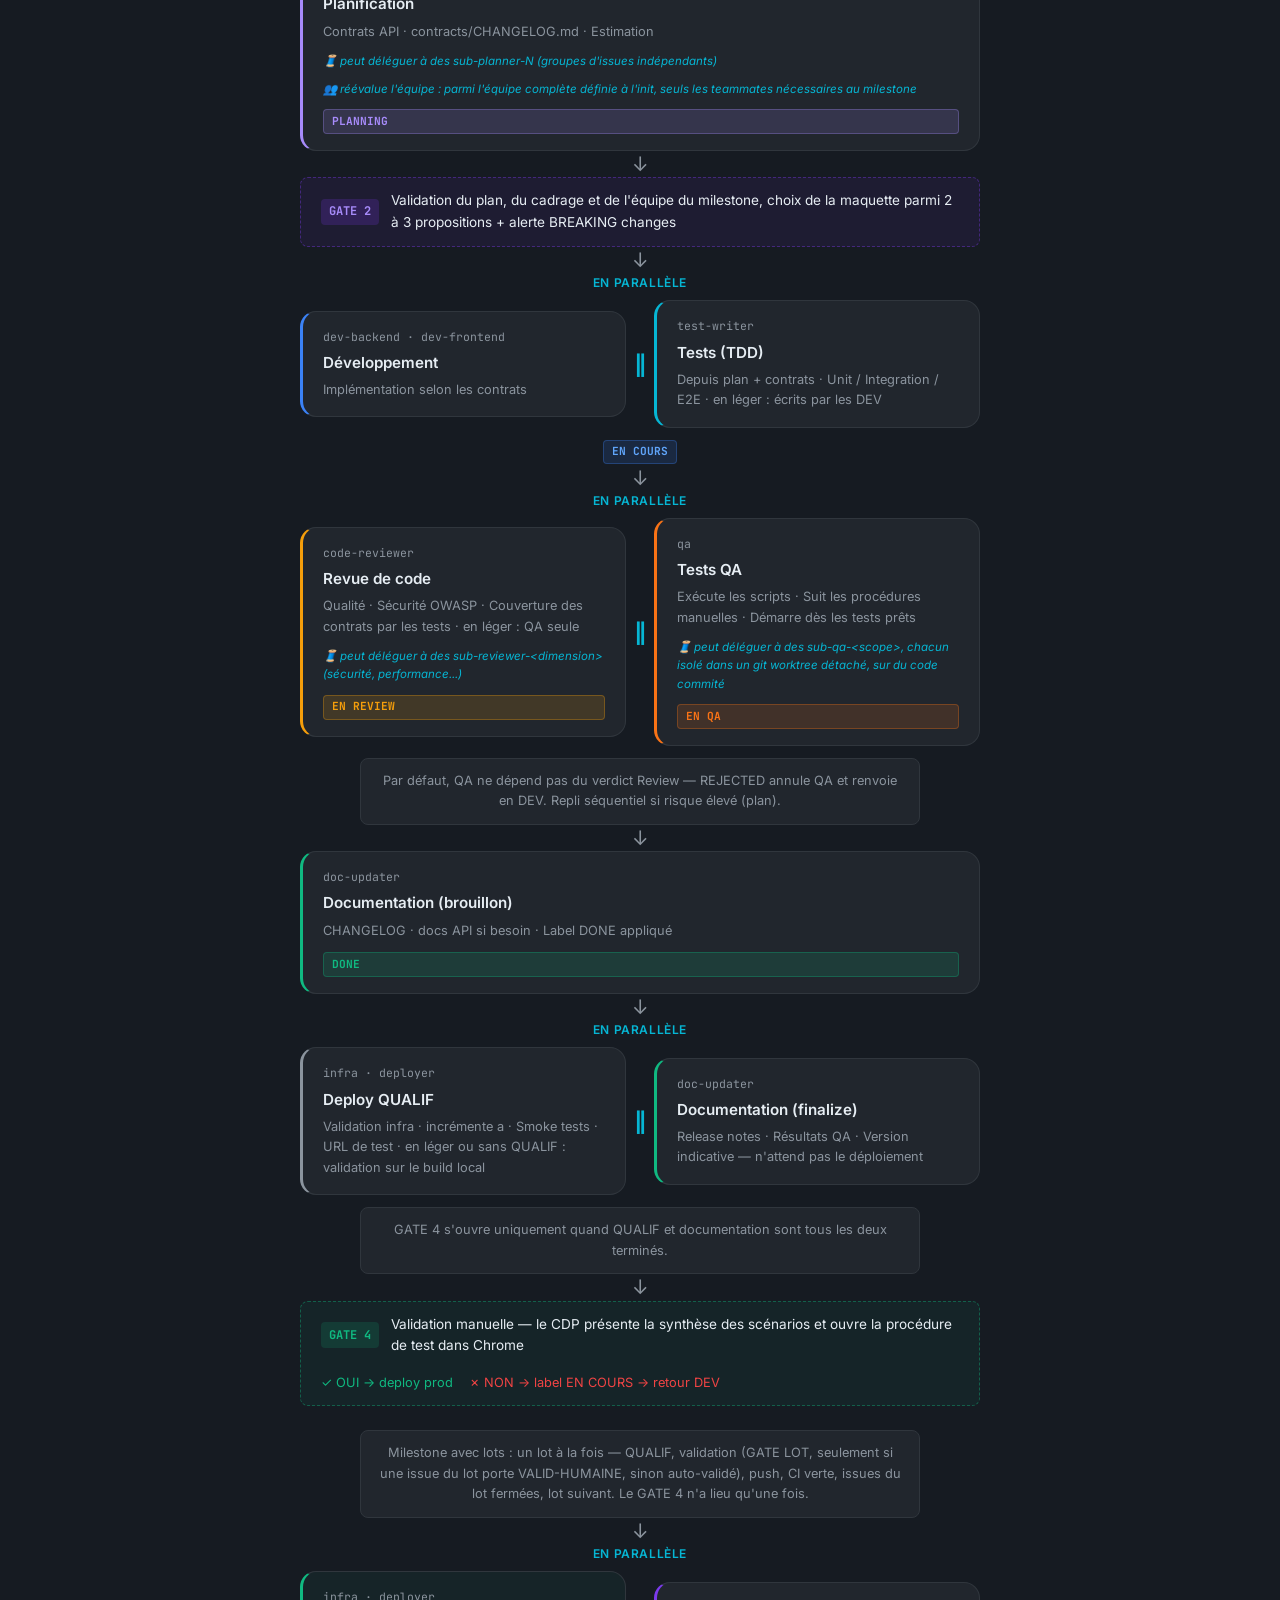
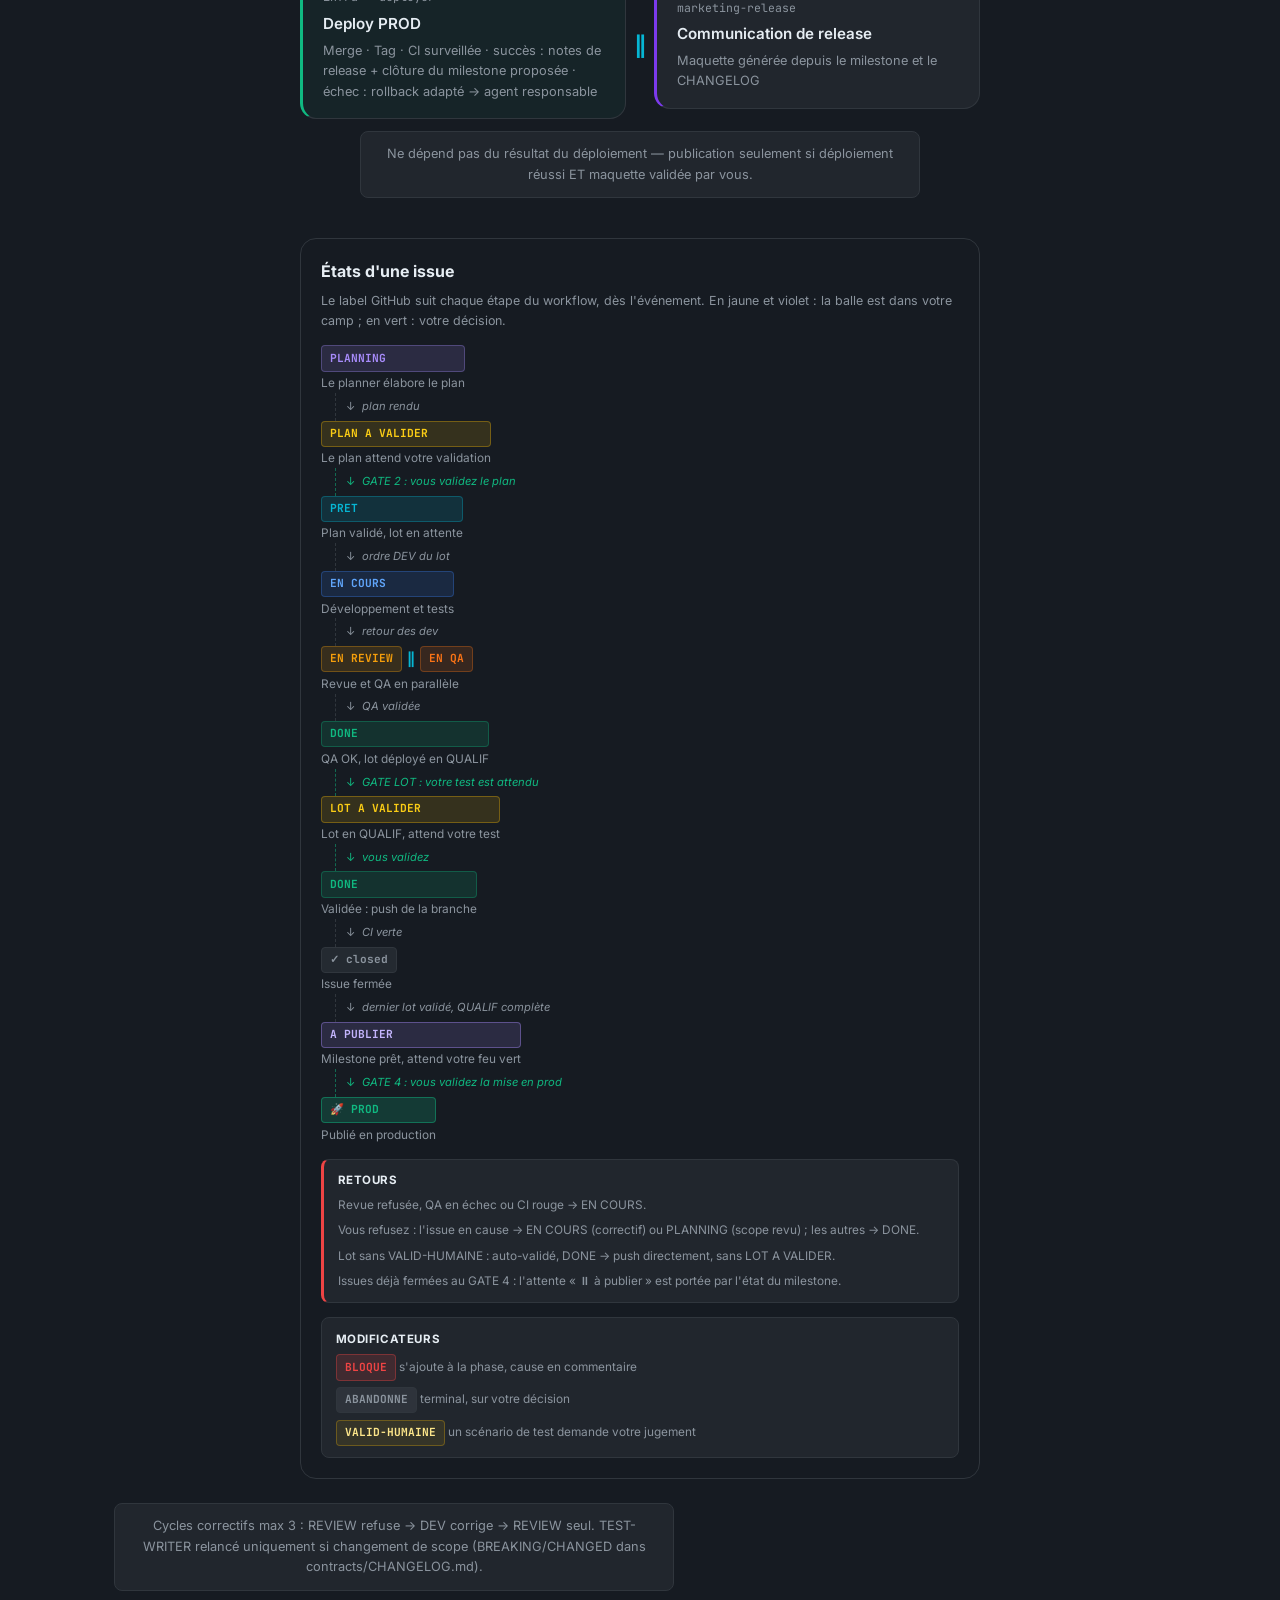
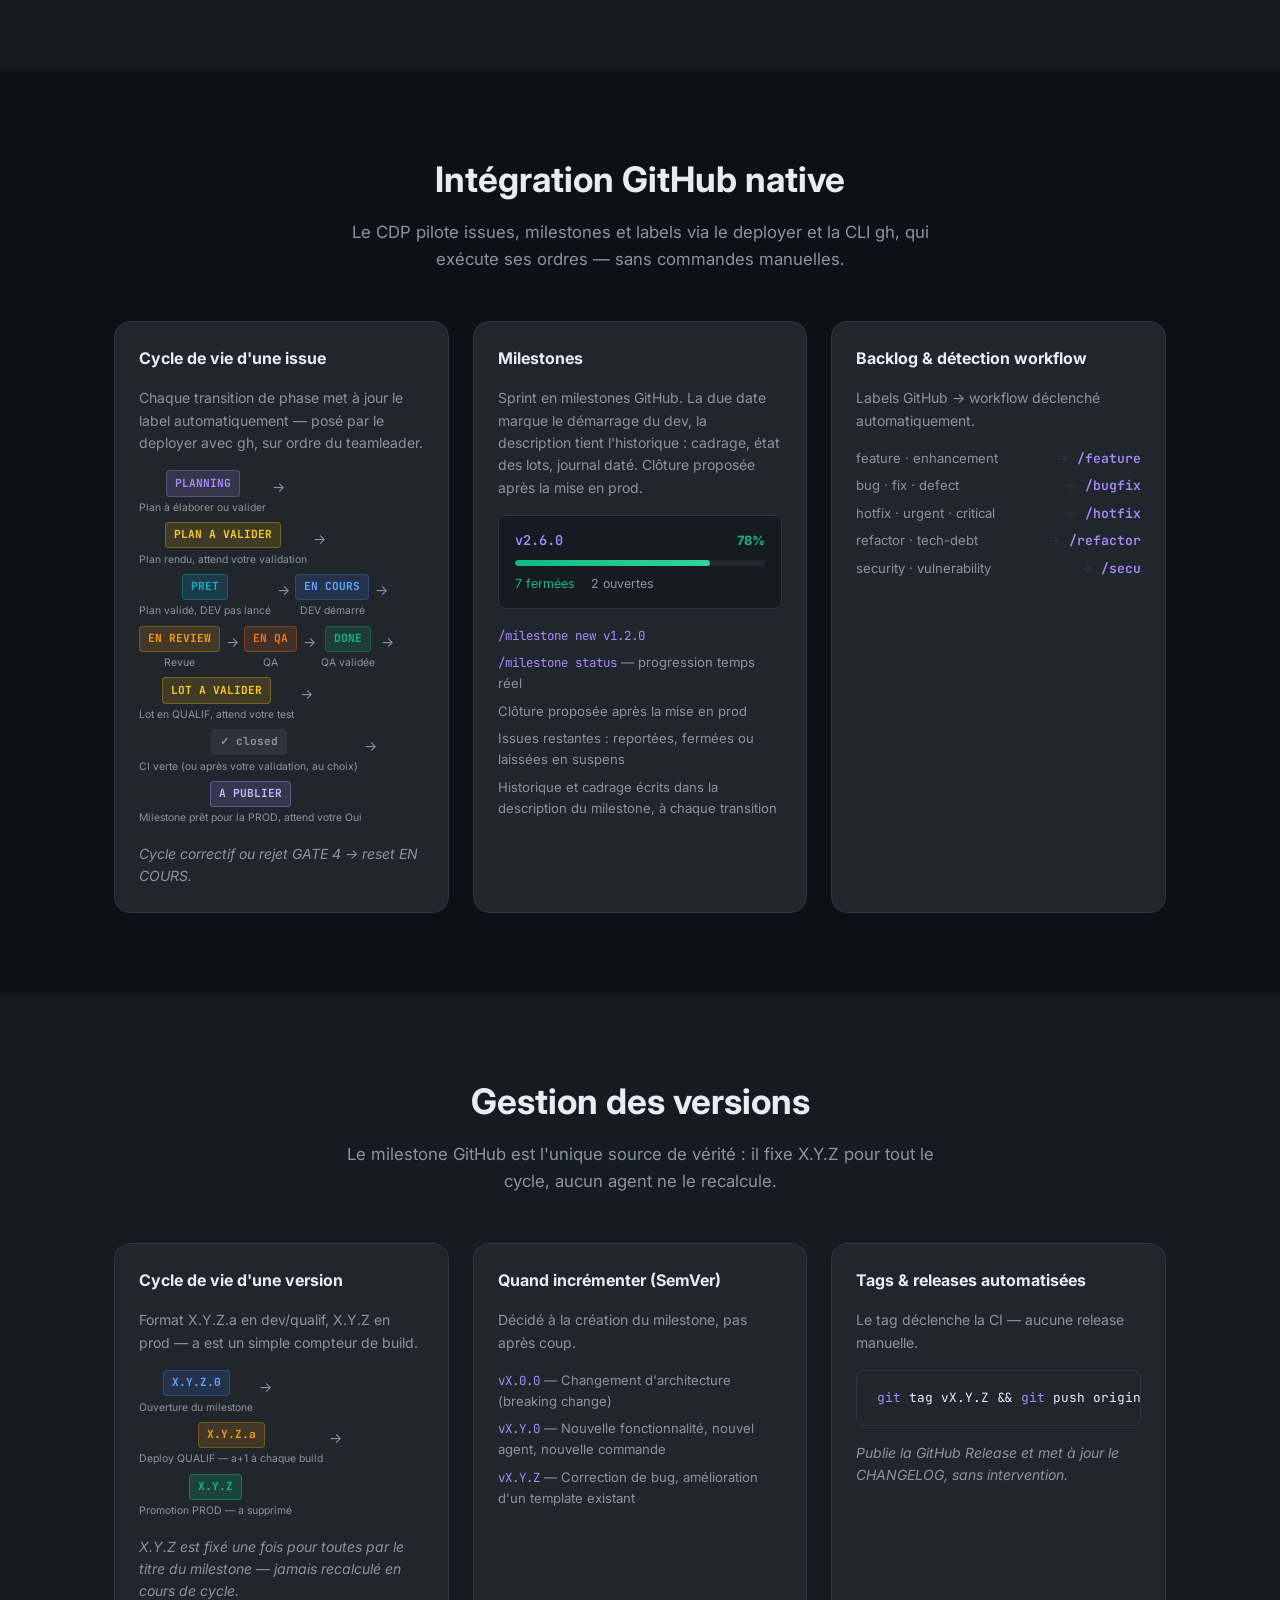
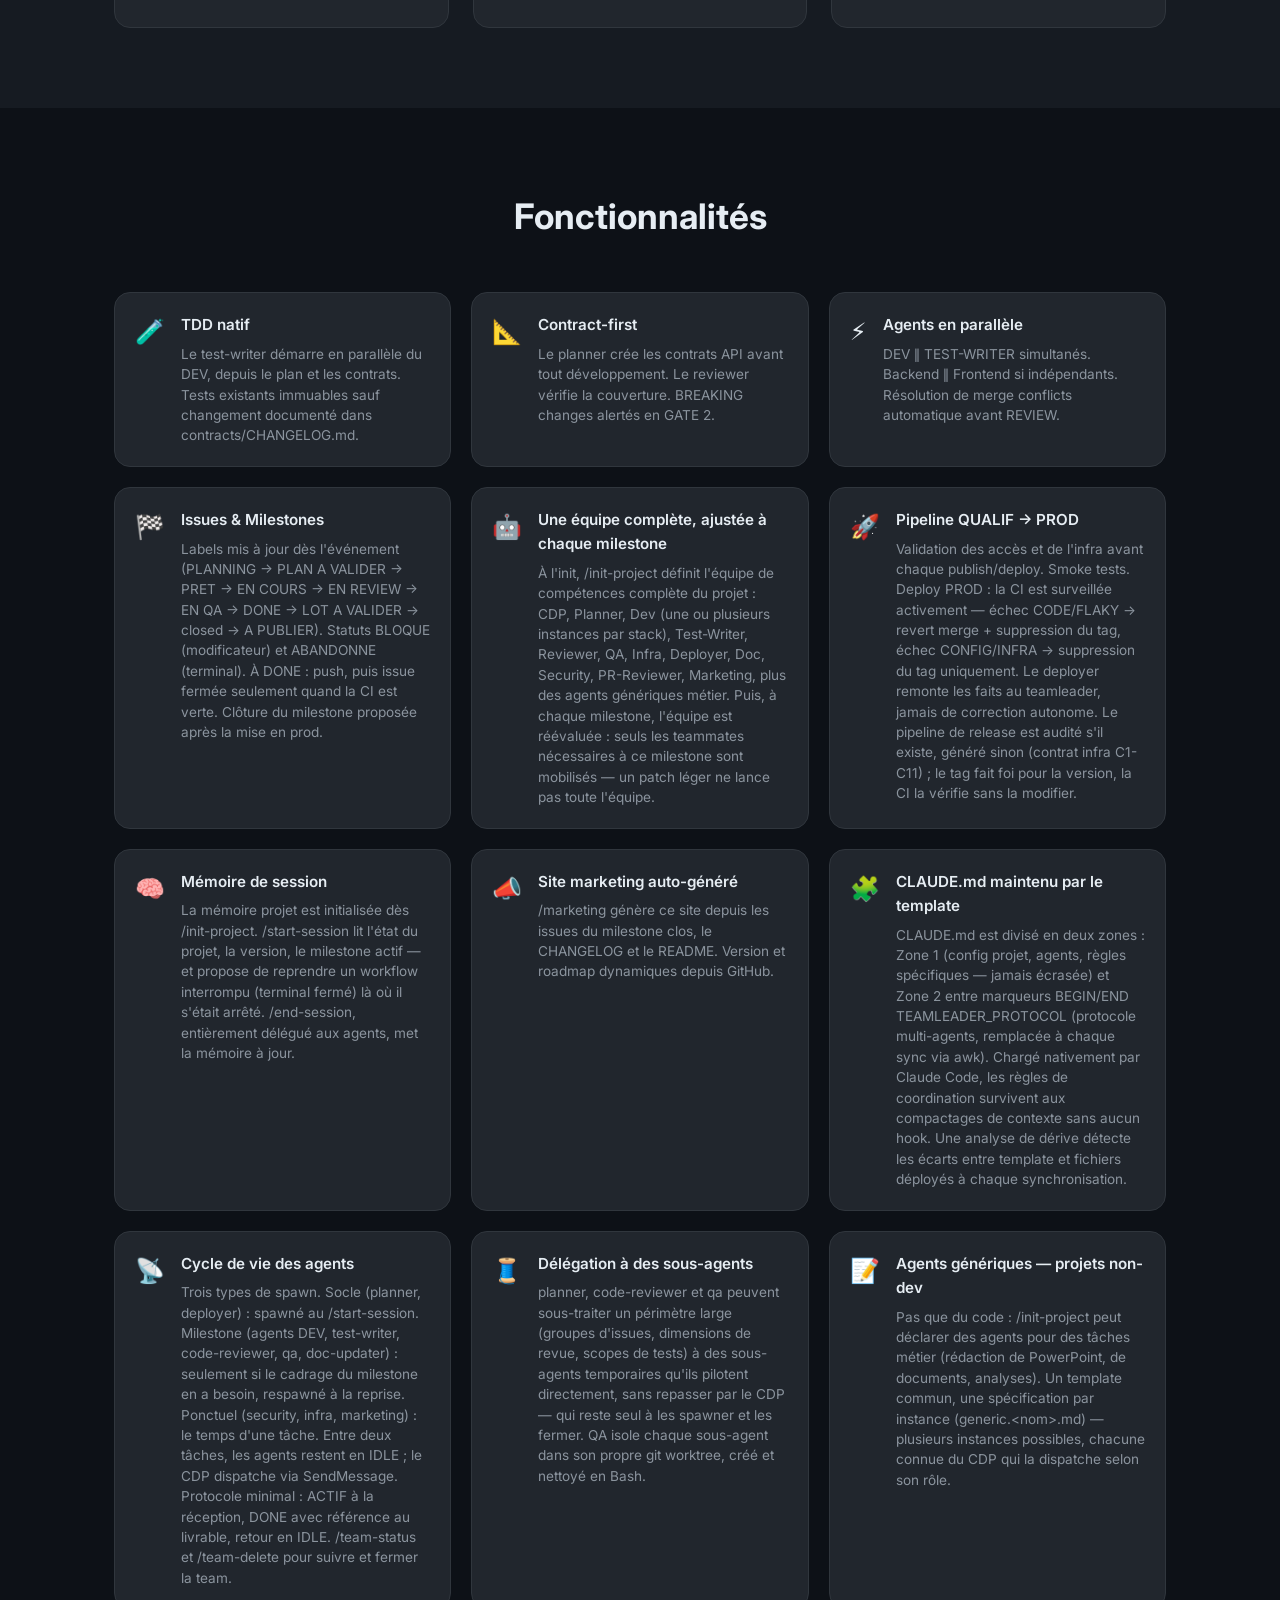
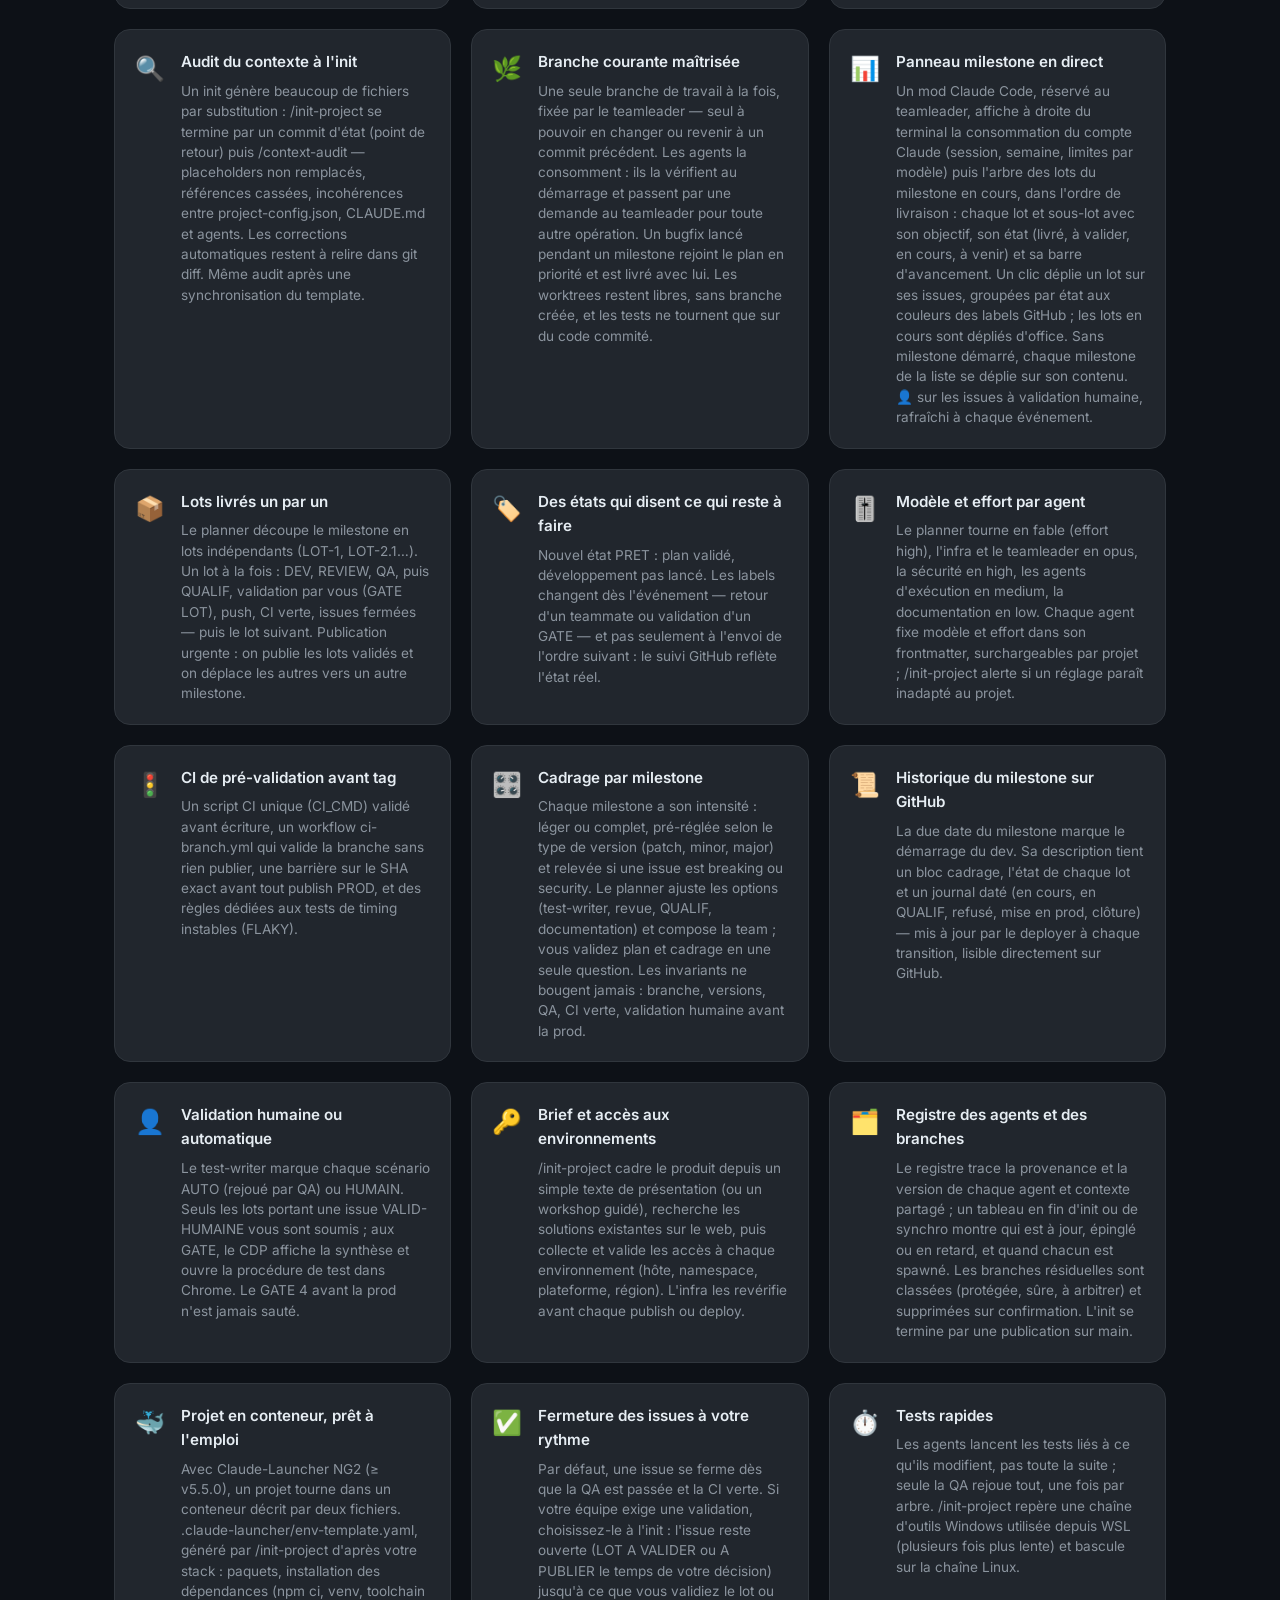
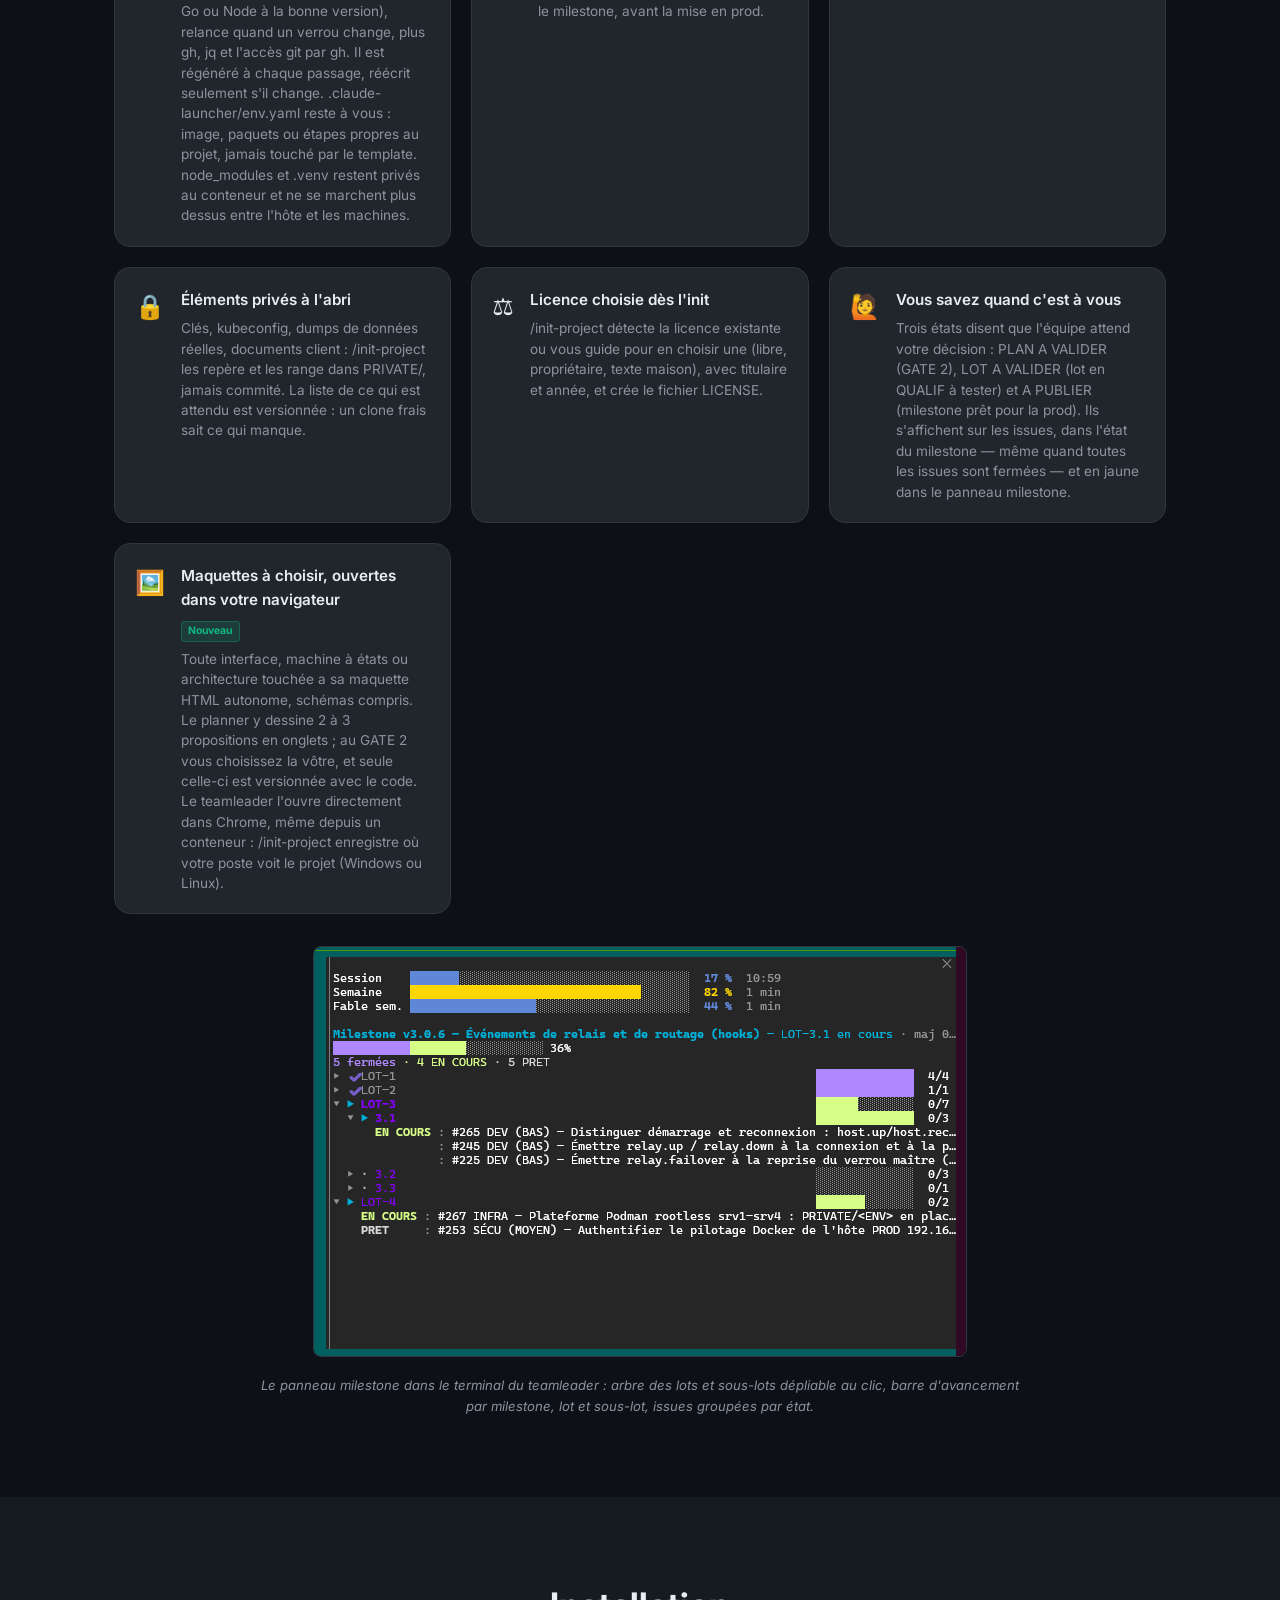
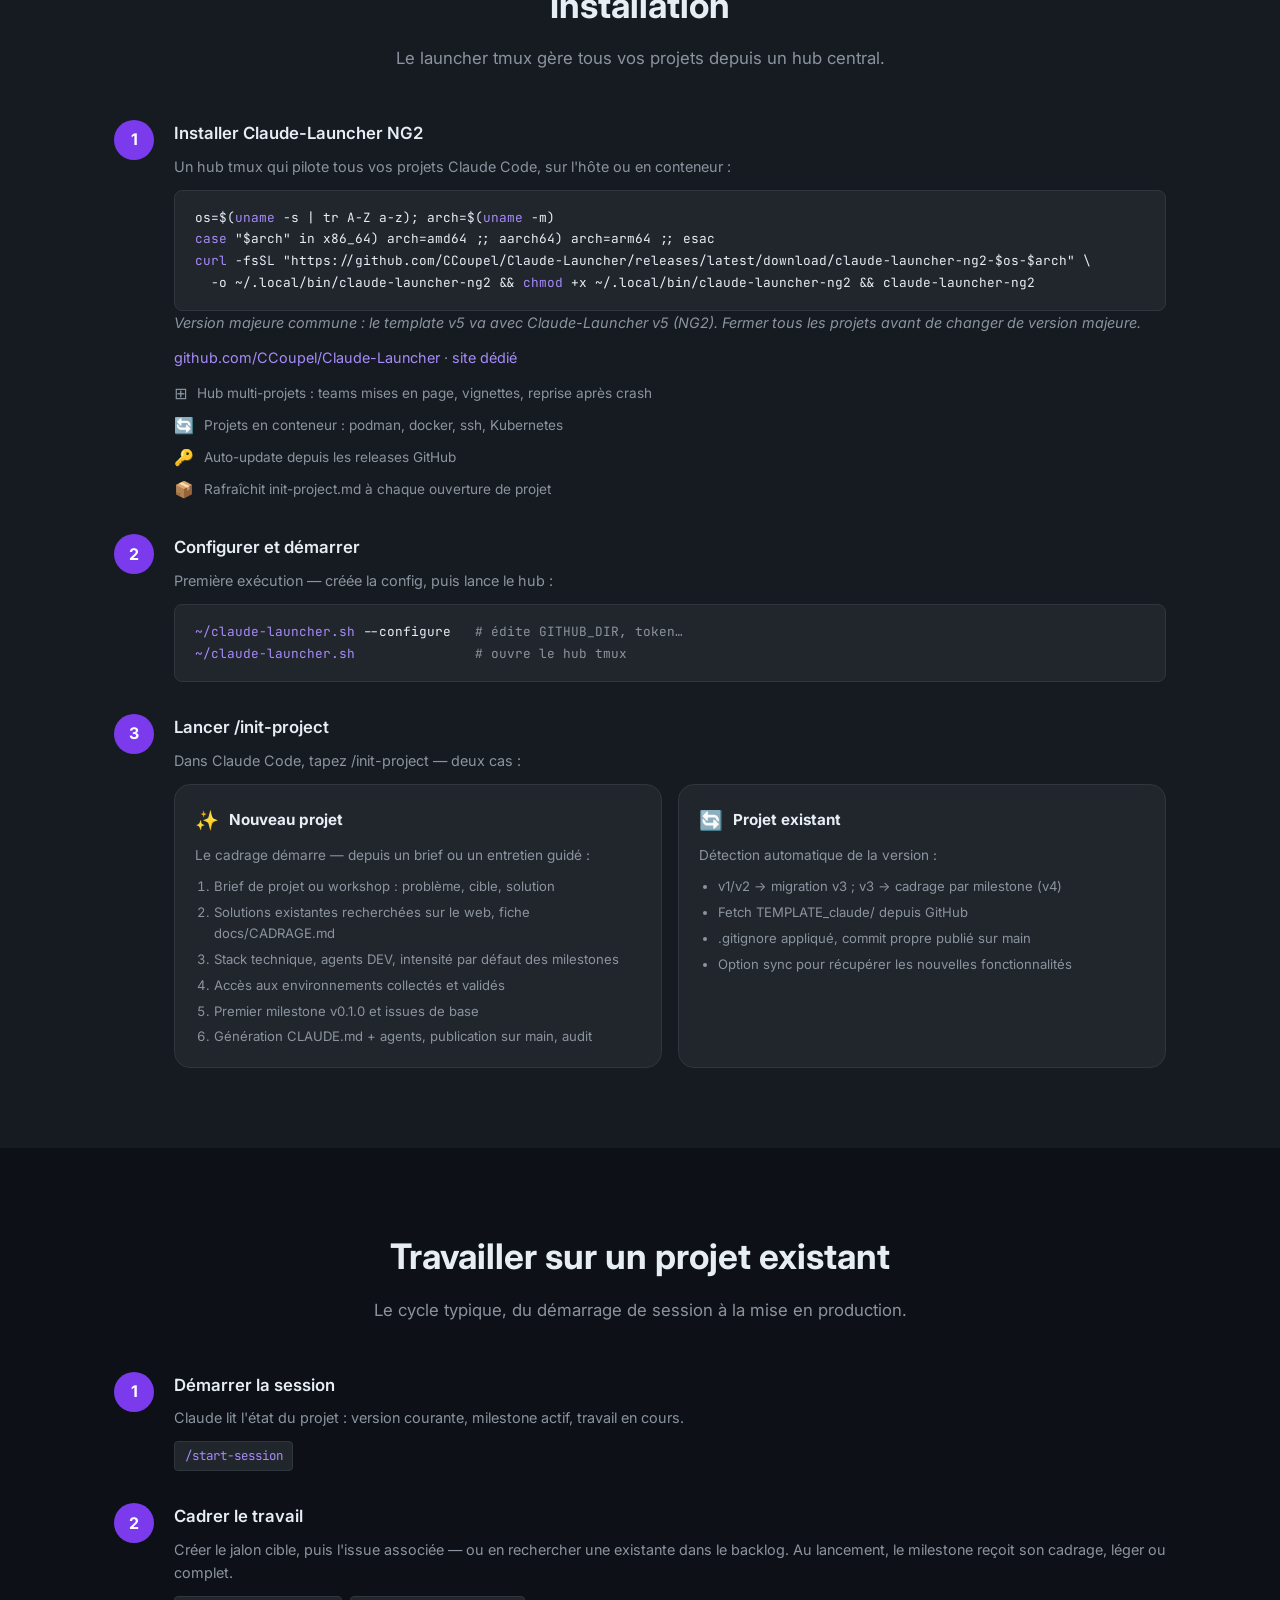
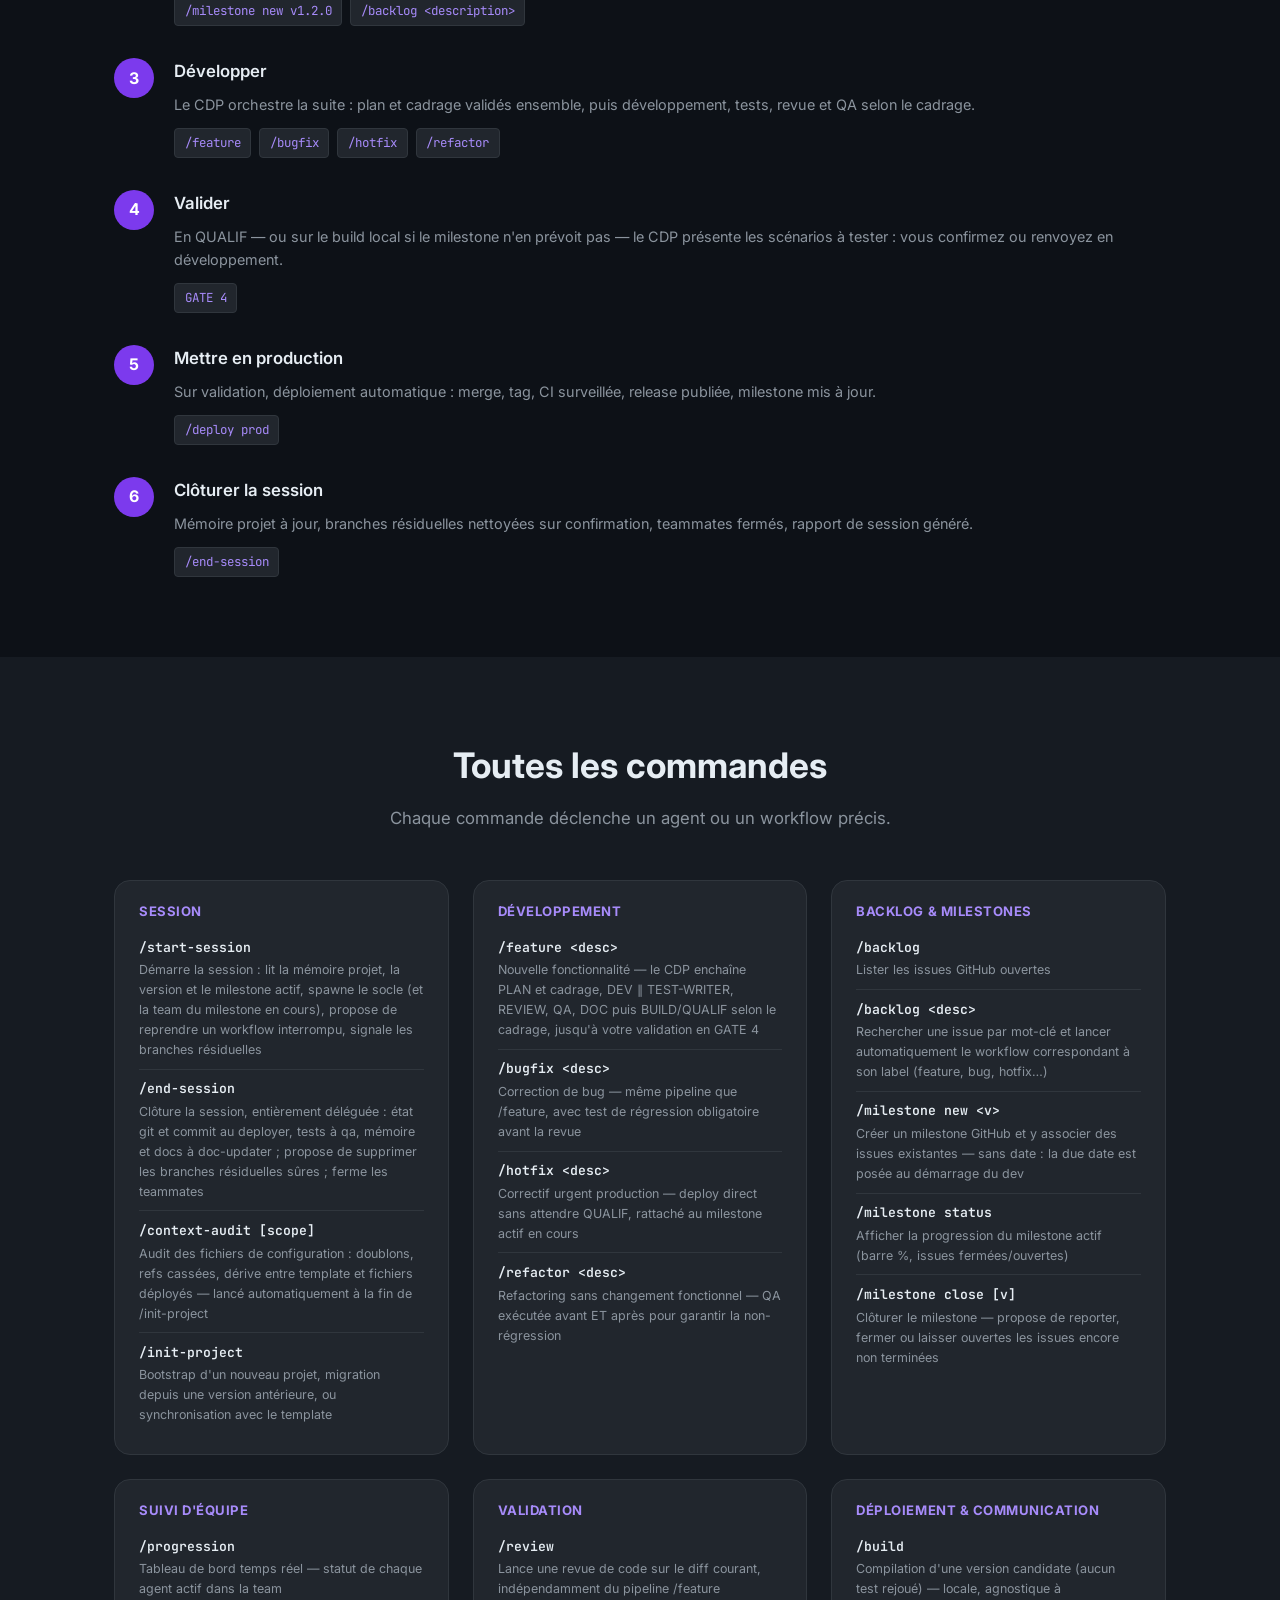
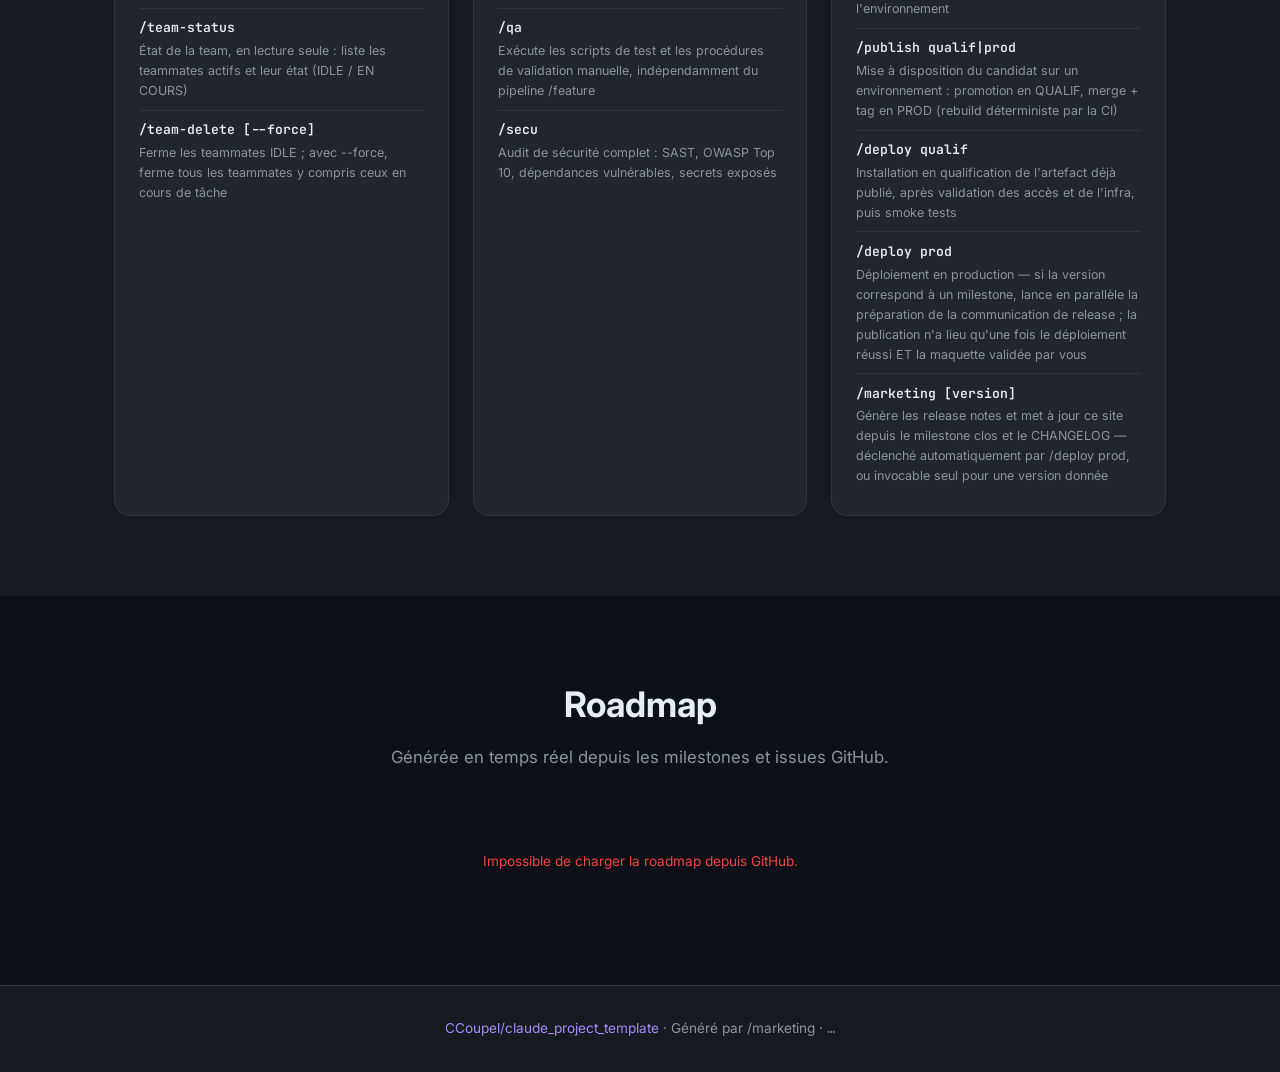
==== commit 03ac650c: "feat(marketing): maquettes HTML à propositions en onglets, ouvertes dans Chrome (v5.7.0) Co-Authored" ====
--- a/index.html
+++ b/index.html
@@ -383,7 +383,7 @@
       <div class="feature-card"><div class="feature-icon">📝</div><div class="feature-body"><h3><span data-i18n="features.f12.title"></span></h3><p data-i18n="features.f12.desc"></p></div></div>
       <div class="feature-card"><div class="feature-icon">🔍</div><div class="feature-body"><h3><span data-i18n="features.f13.title"></span></h3><p data-i18n="features.f13.desc"></p></div></div>
       <div class="feature-card"><div class="feature-icon">🌿</div><div class="feature-body"><h3><span data-i18n="features.f14.title"></span></h3><p data-i18n="features.f14.desc"></p></div></div>
-      <div class="feature-card"><div class="feature-icon">📊</div><div class="feature-body"><h3><span data-i18n="features.f15.title"></span> <span class="badge-new" data-i18n="features.new">Nouveau</span></h3><p data-i18n="features.f15.desc"></p></div></div>
+      <div class="feature-card"><div class="feature-icon">📊</div><div class="feature-body"><h3><span data-i18n="features.f15.title"></span></h3><p data-i18n="features.f15.desc"></p></div></div>
       <div class="feature-card"><div class="feature-icon">📦</div><div class="feature-body"><h3><span data-i18n="features.f16.title"></span></h3><p data-i18n="features.f16.desc"></p></div></div>
       <div class="feature-card"><div class="feature-icon">🏷️</div><div class="feature-body"><h3><span data-i18n="features.f17.title"></span></h3><p data-i18n="features.f17.desc"></p></div></div>
       <div class="feature-card"><div class="feature-icon">🎚️</div><div class="feature-body"><h3><span data-i18n="features.f18.title"></span></h3><p data-i18n="features.f18.desc"></p></div></div>
@@ -399,6 +399,7 @@
       <div class="feature-card"><div class="feature-icon">🔒</div><div class="feature-body"><h3><span data-i18n="features.f28.title"></span></h3><p data-i18n="features.f28.desc"></p></div></div>
       <div class="feature-card"><div class="feature-icon">⚖️</div><div class="feature-body"><h3><span data-i18n="features.f29.title"></span></h3><p data-i18n="features.f29.desc"></p></div></div>
       <div class="feature-card"><div class="feature-icon">🙋</div><div class="feature-body"><h3><span data-i18n="features.f30.title"></span></h3><p data-i18n="features.f30.desc"></p></div></div>
+      <div class="feature-card"><div class="feature-icon">🖼️</div><div class="feature-body"><h3><span data-i18n="features.f31.title"></span> <span class="badge-new" data-i18n="features.new">Nouveau</span></h3><p data-i18n="features.f31.desc"></p></div></div>
     </div>
     <figure class="panel-shot">
       <img src="assets/milestone-panel_V2.png" alt="milestone-panel" loading="lazy">
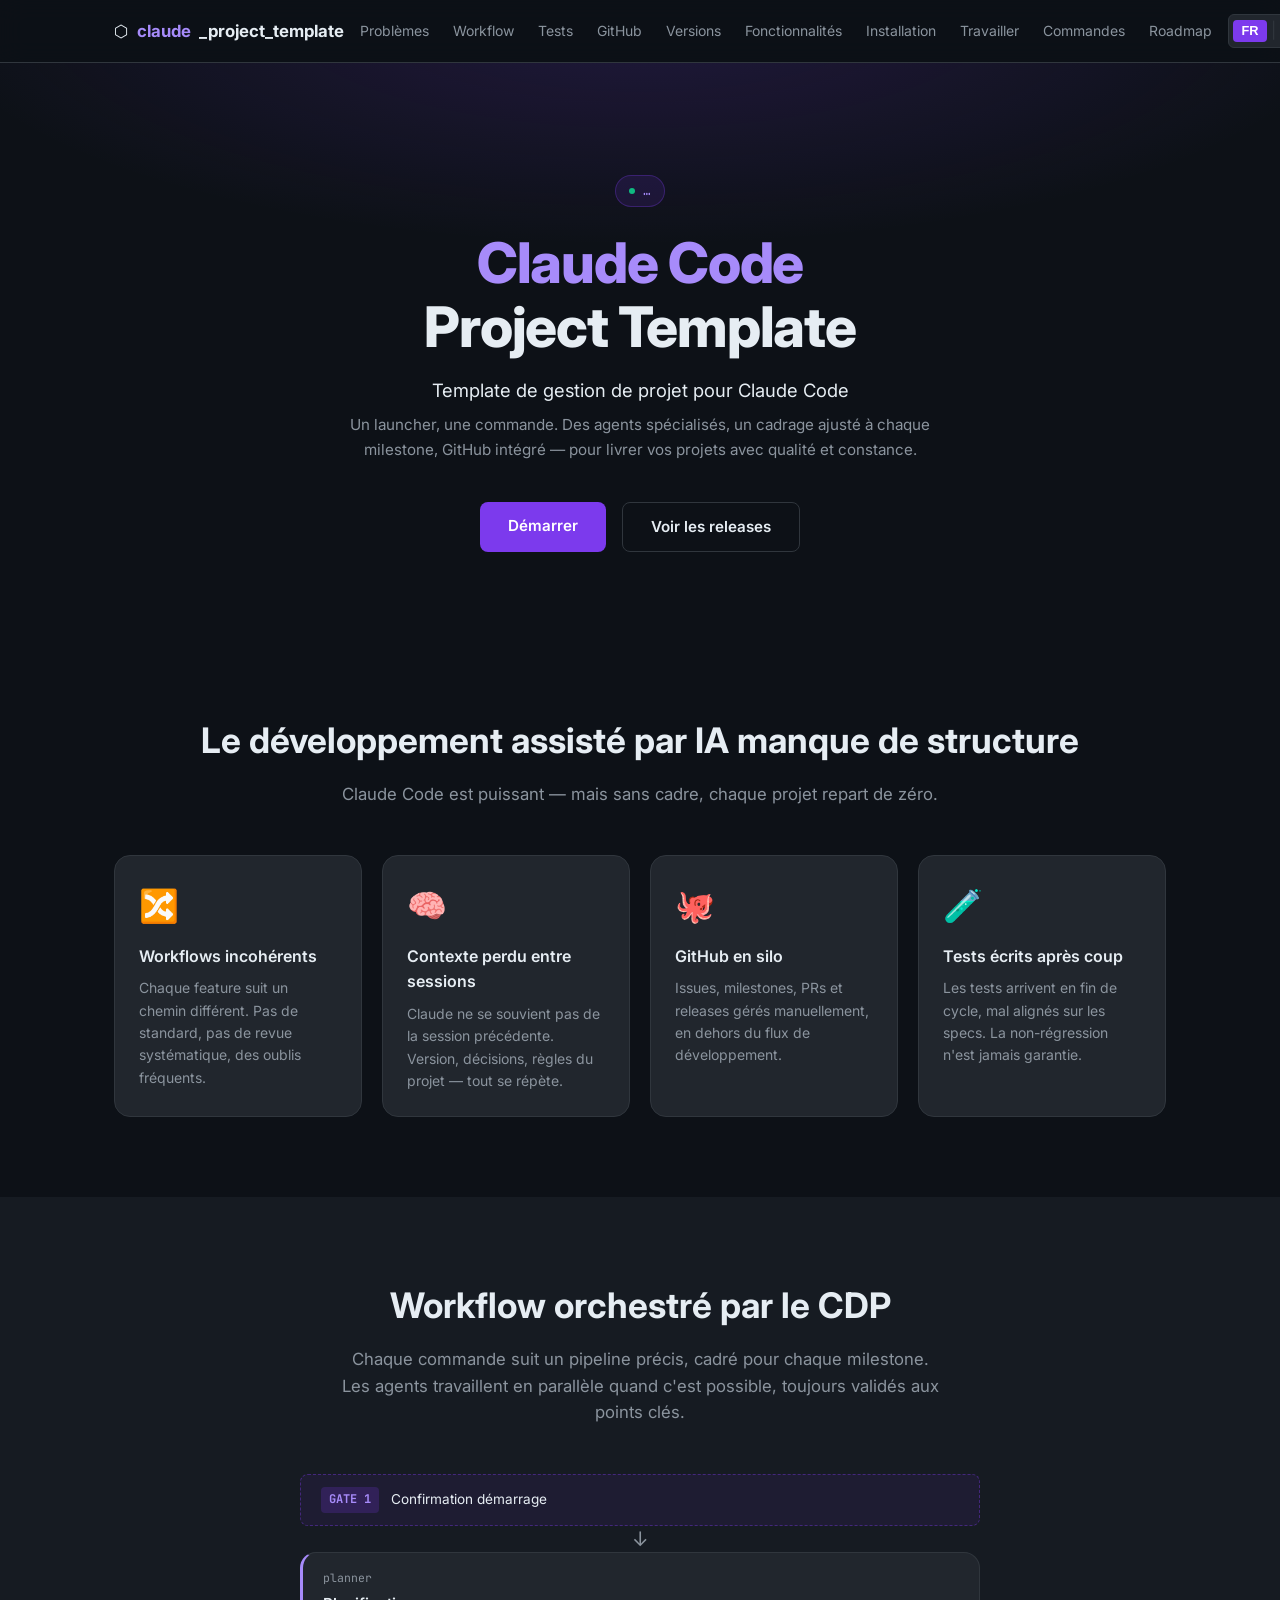
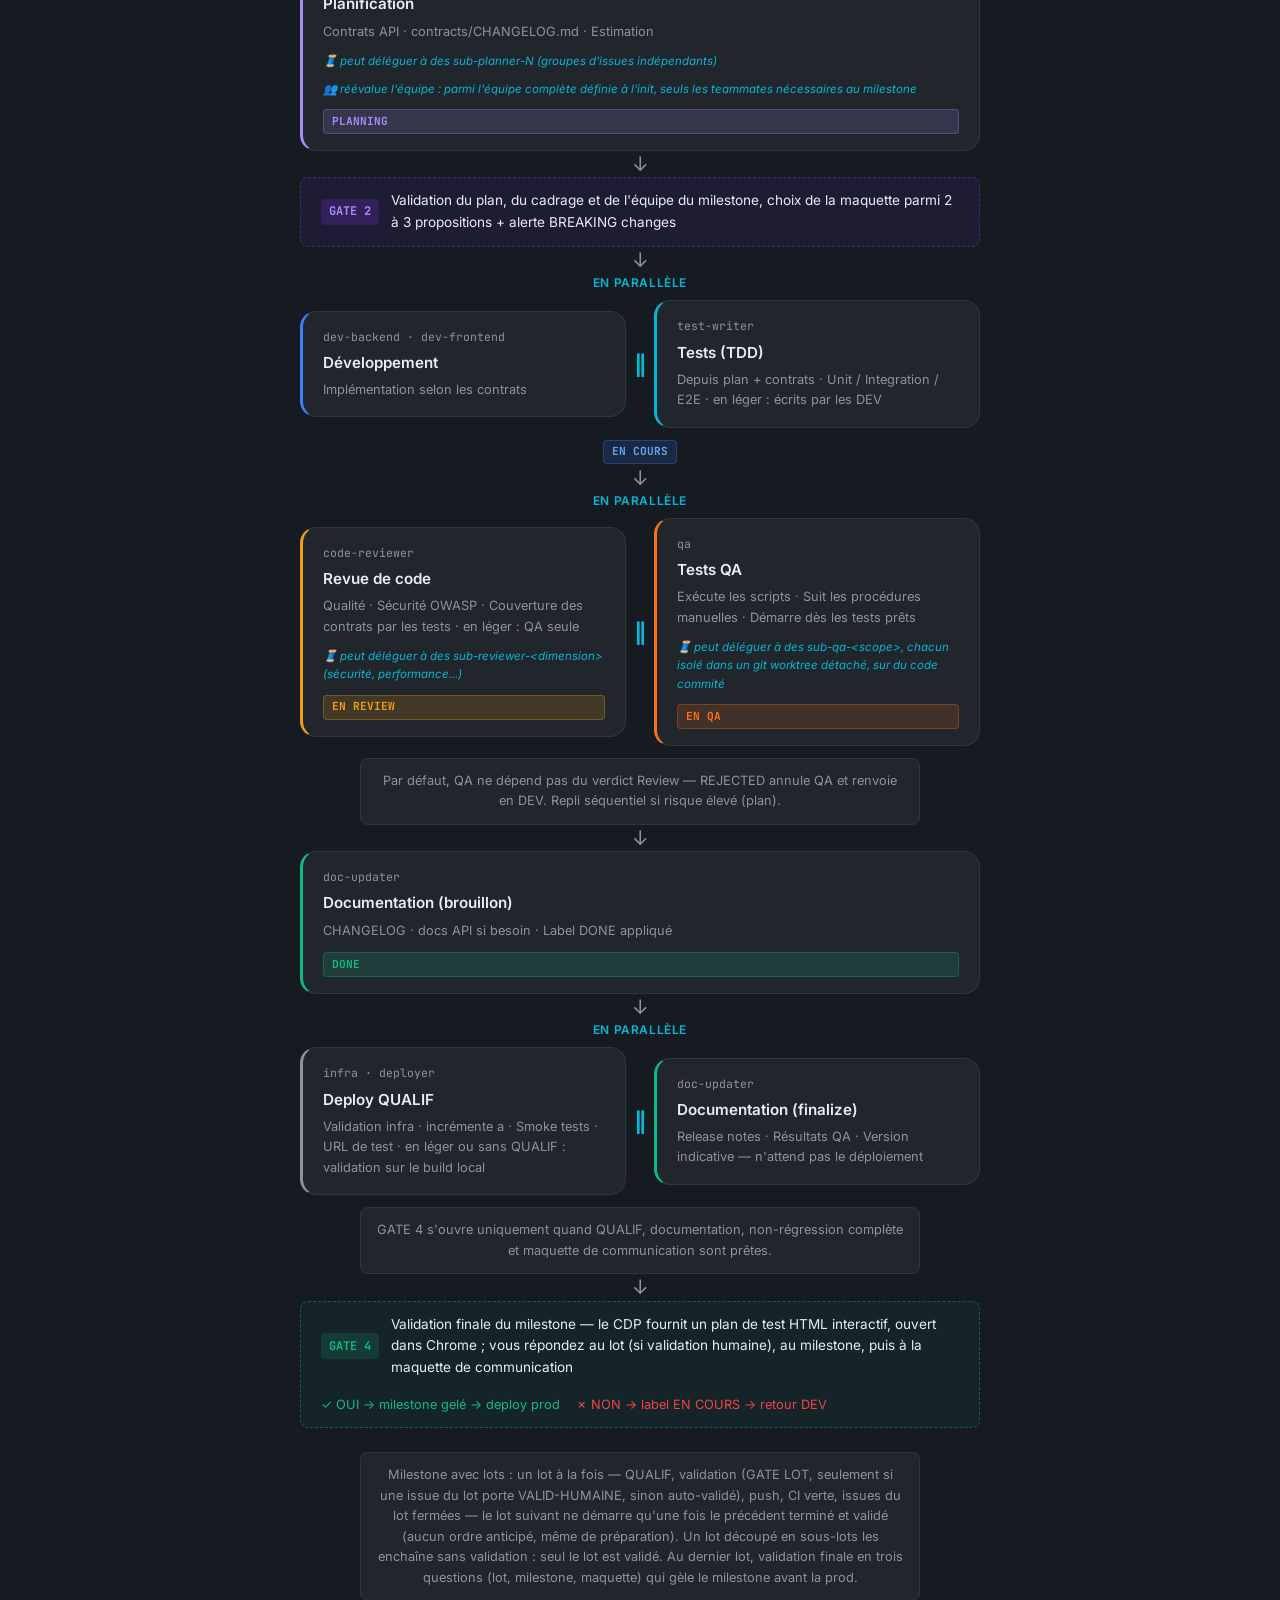
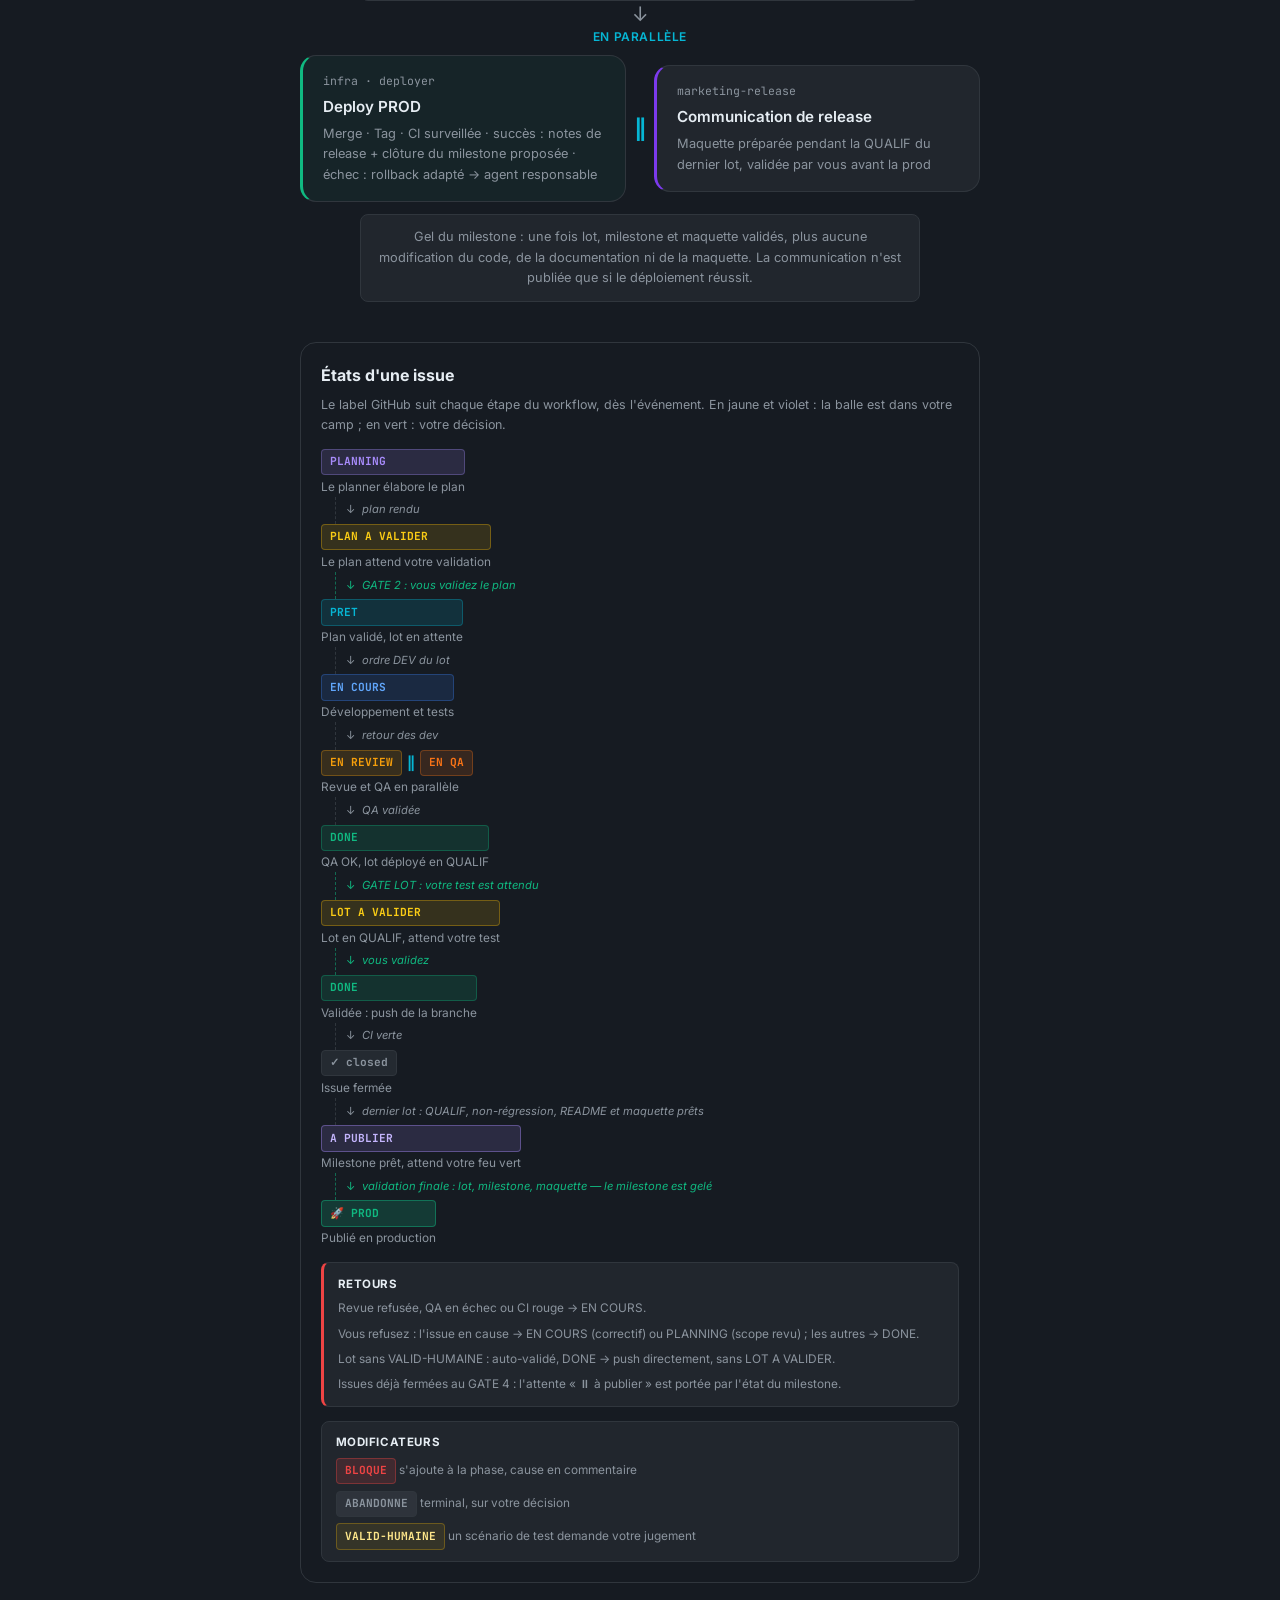
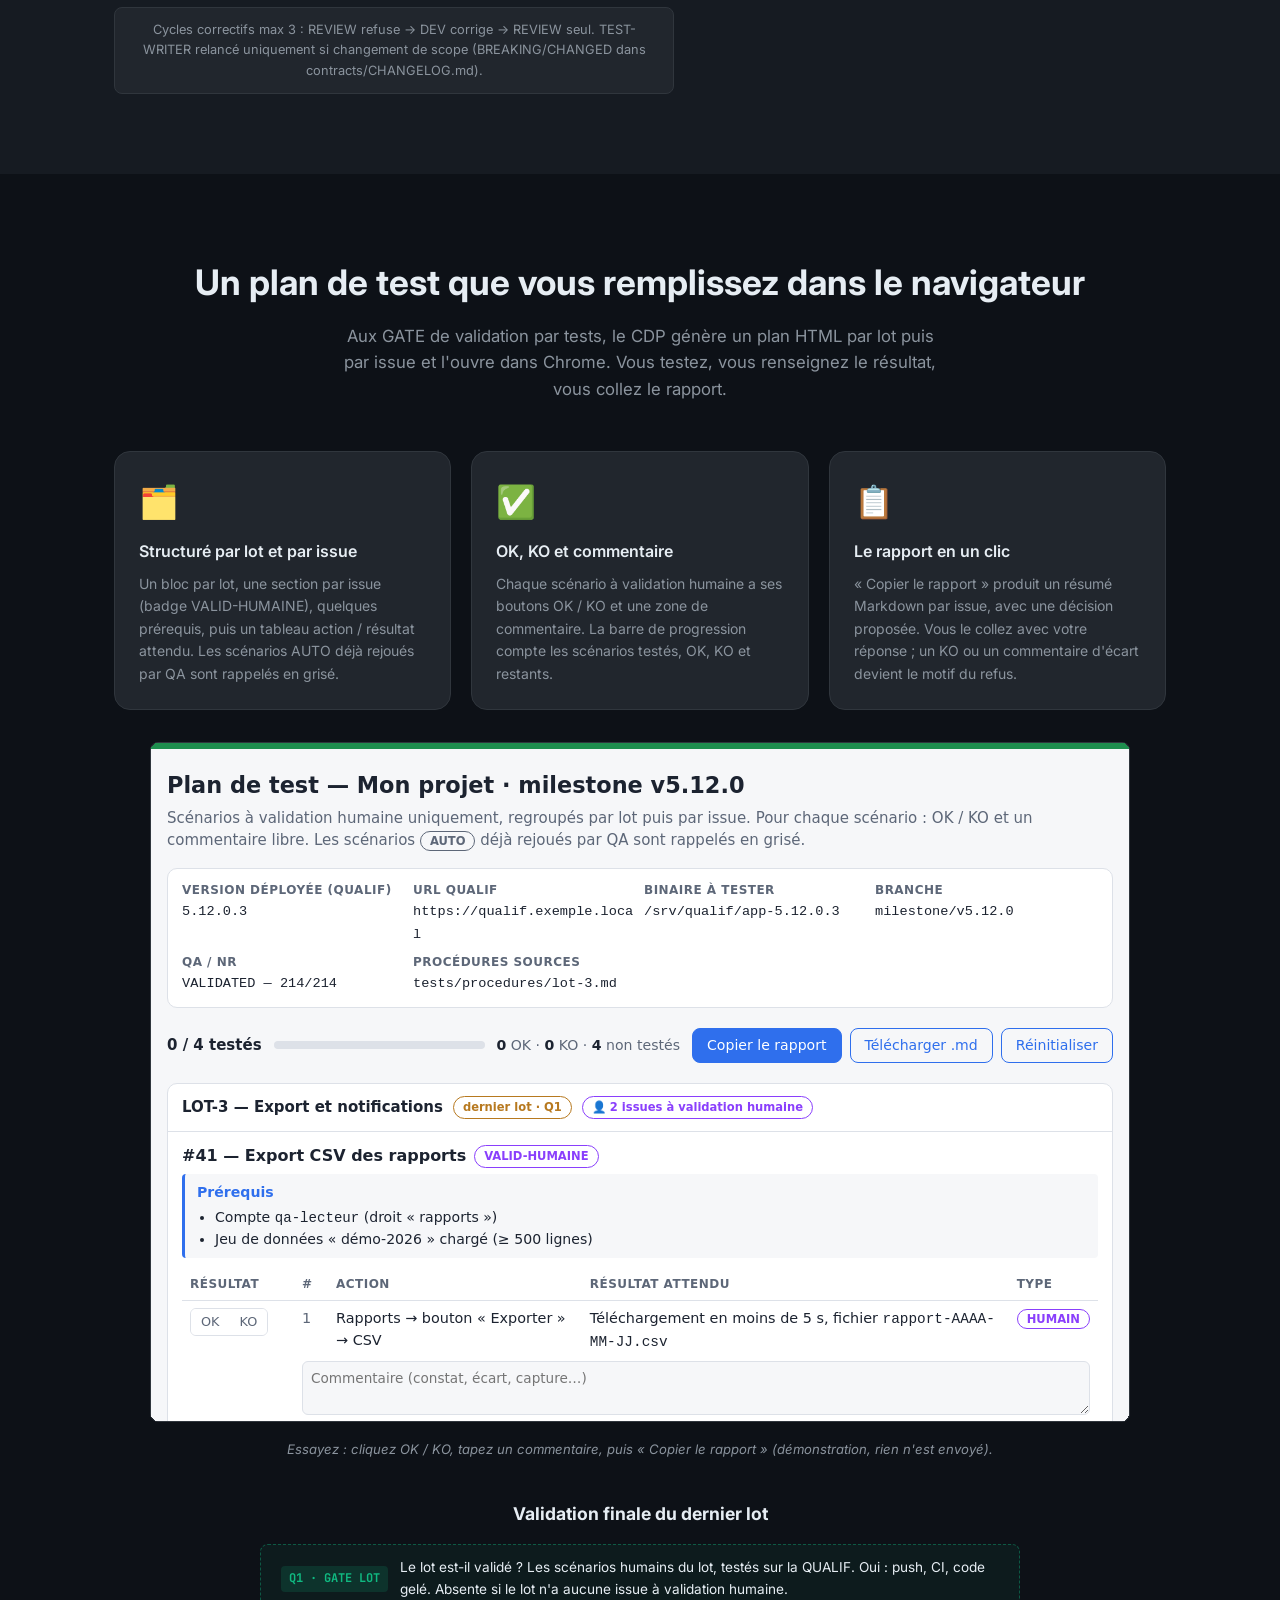
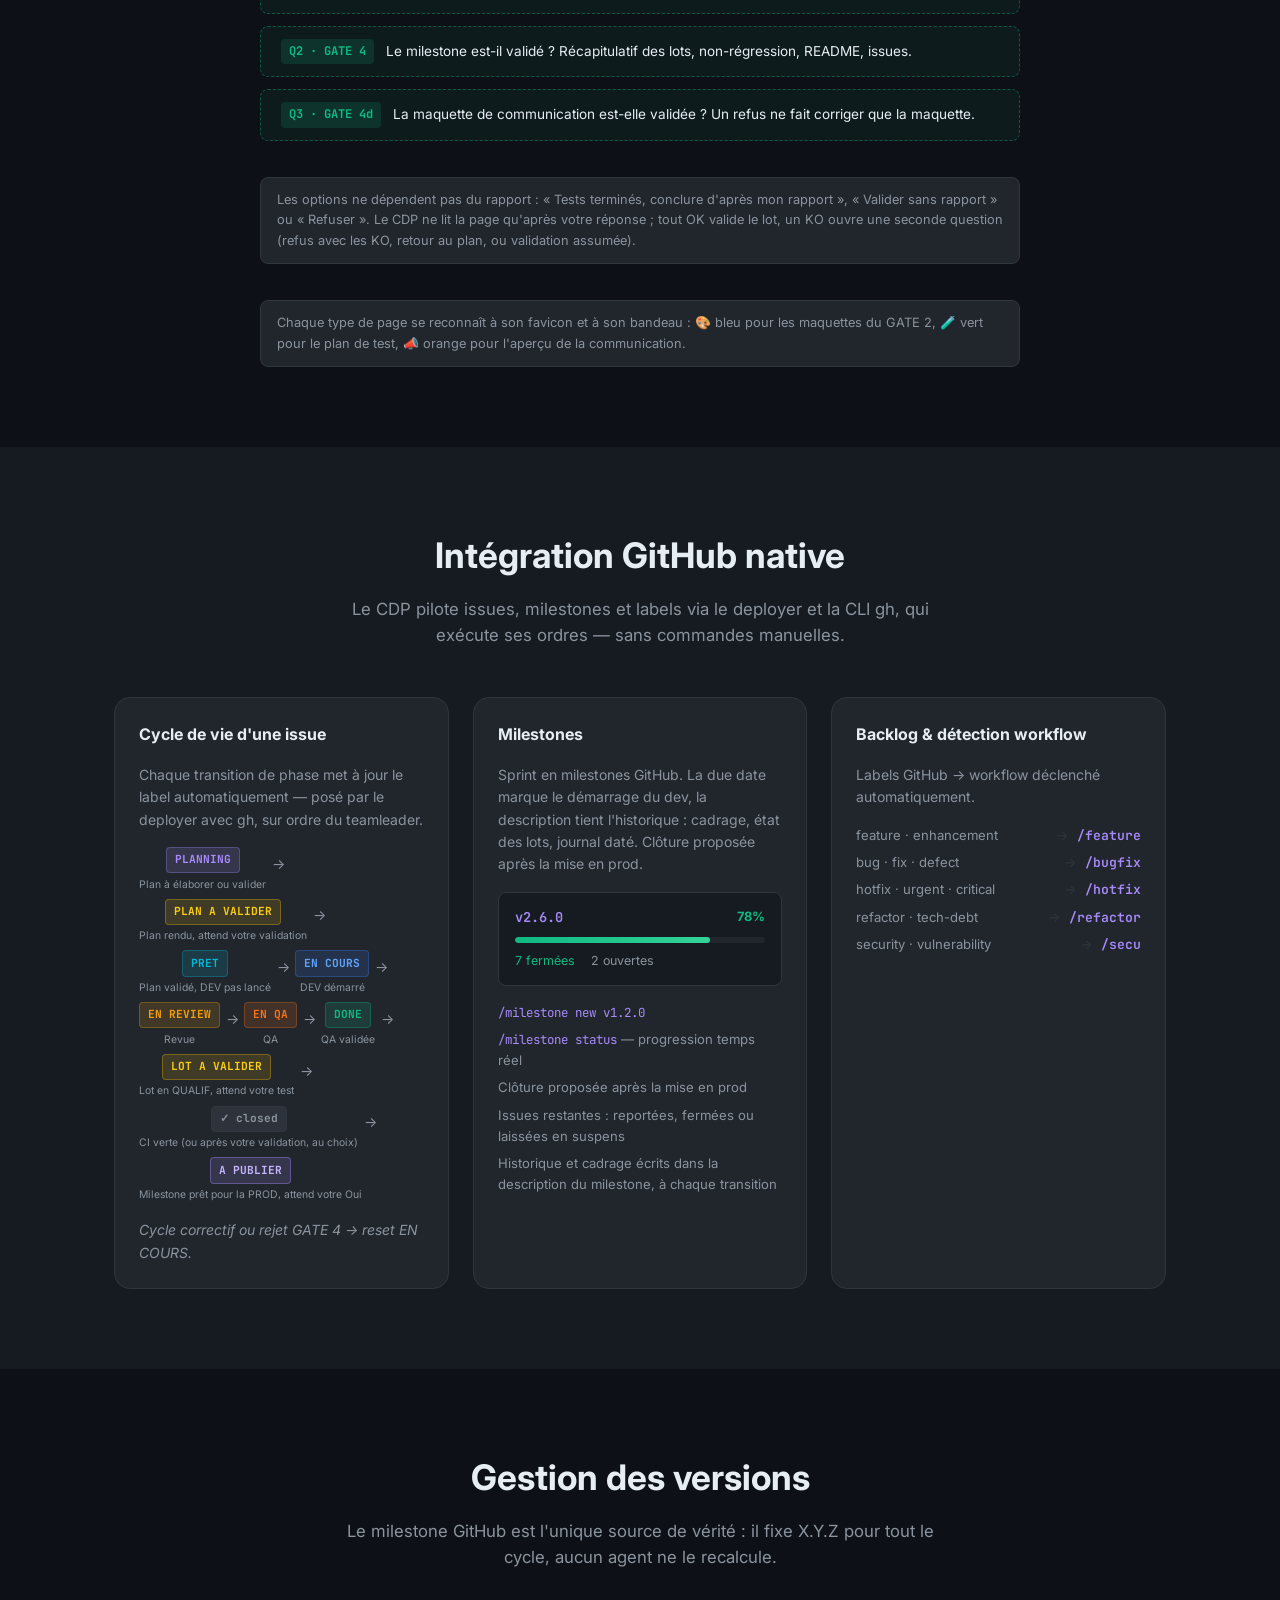
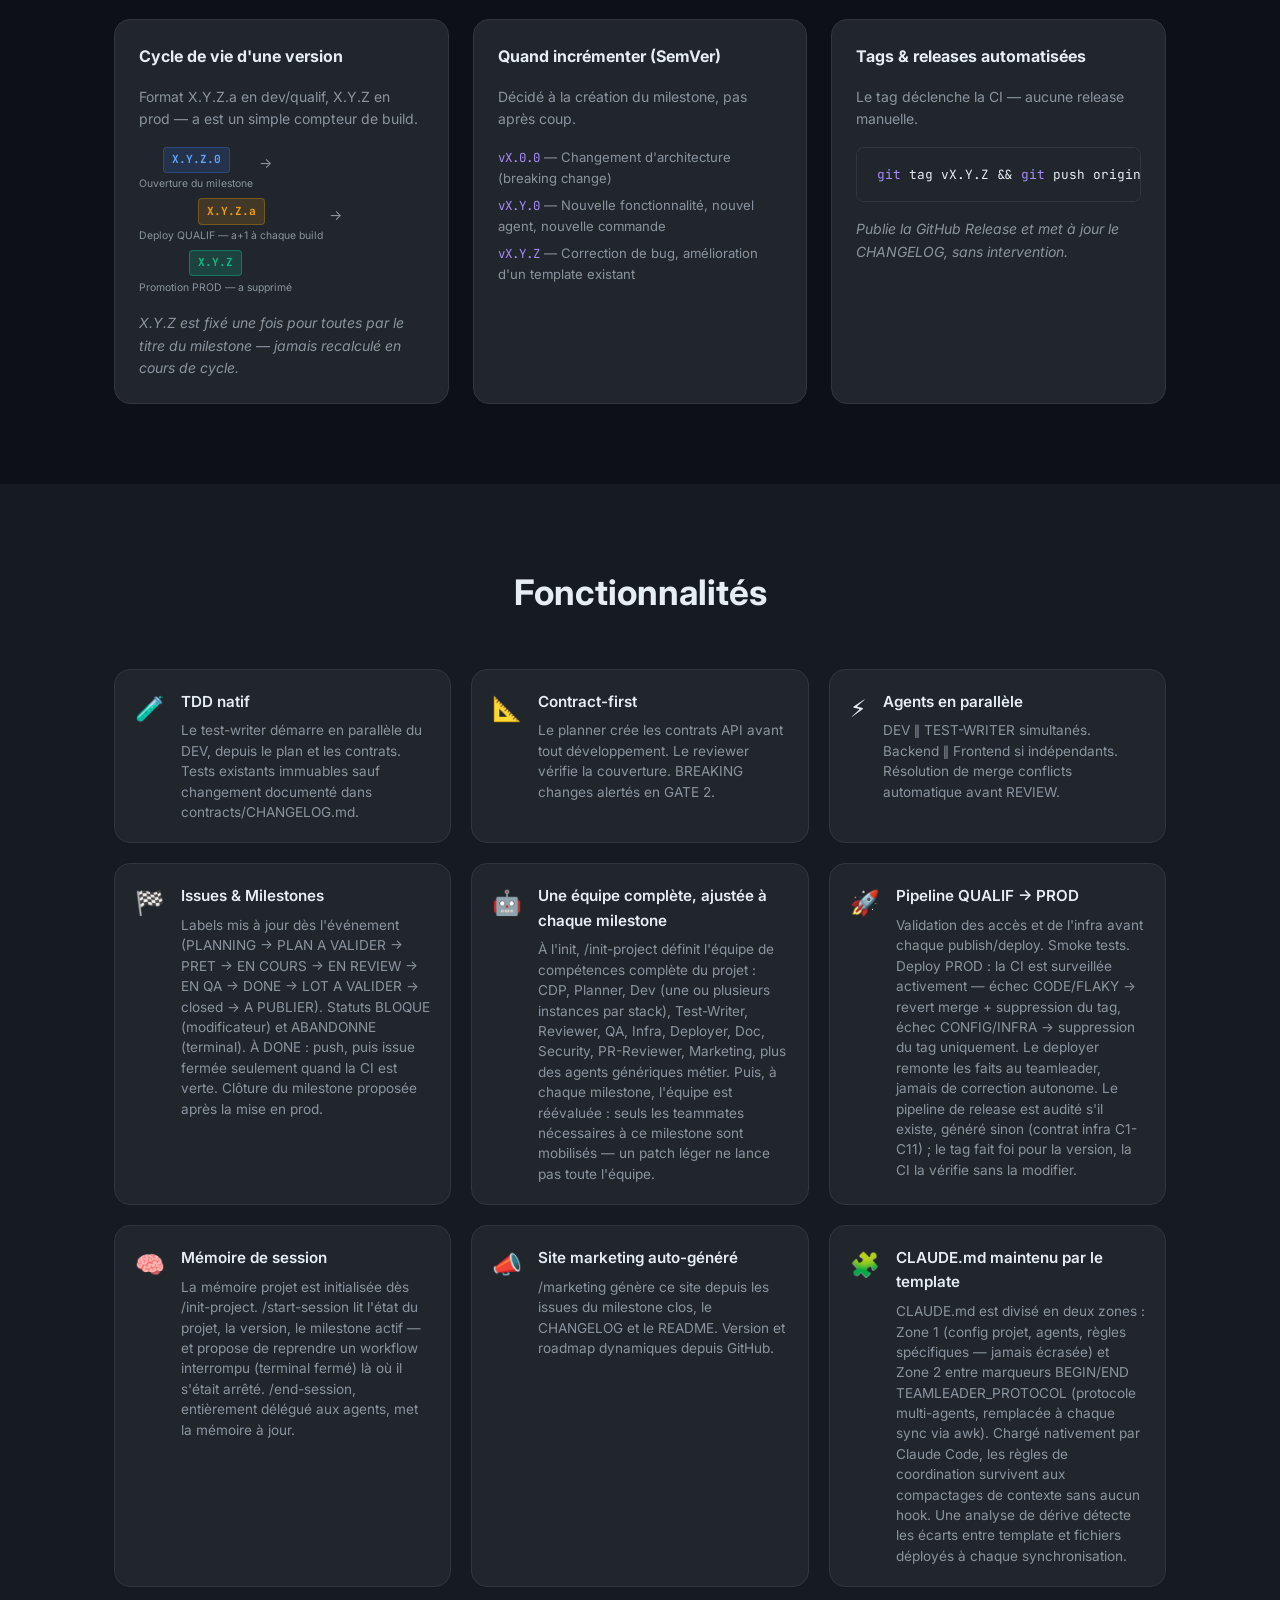
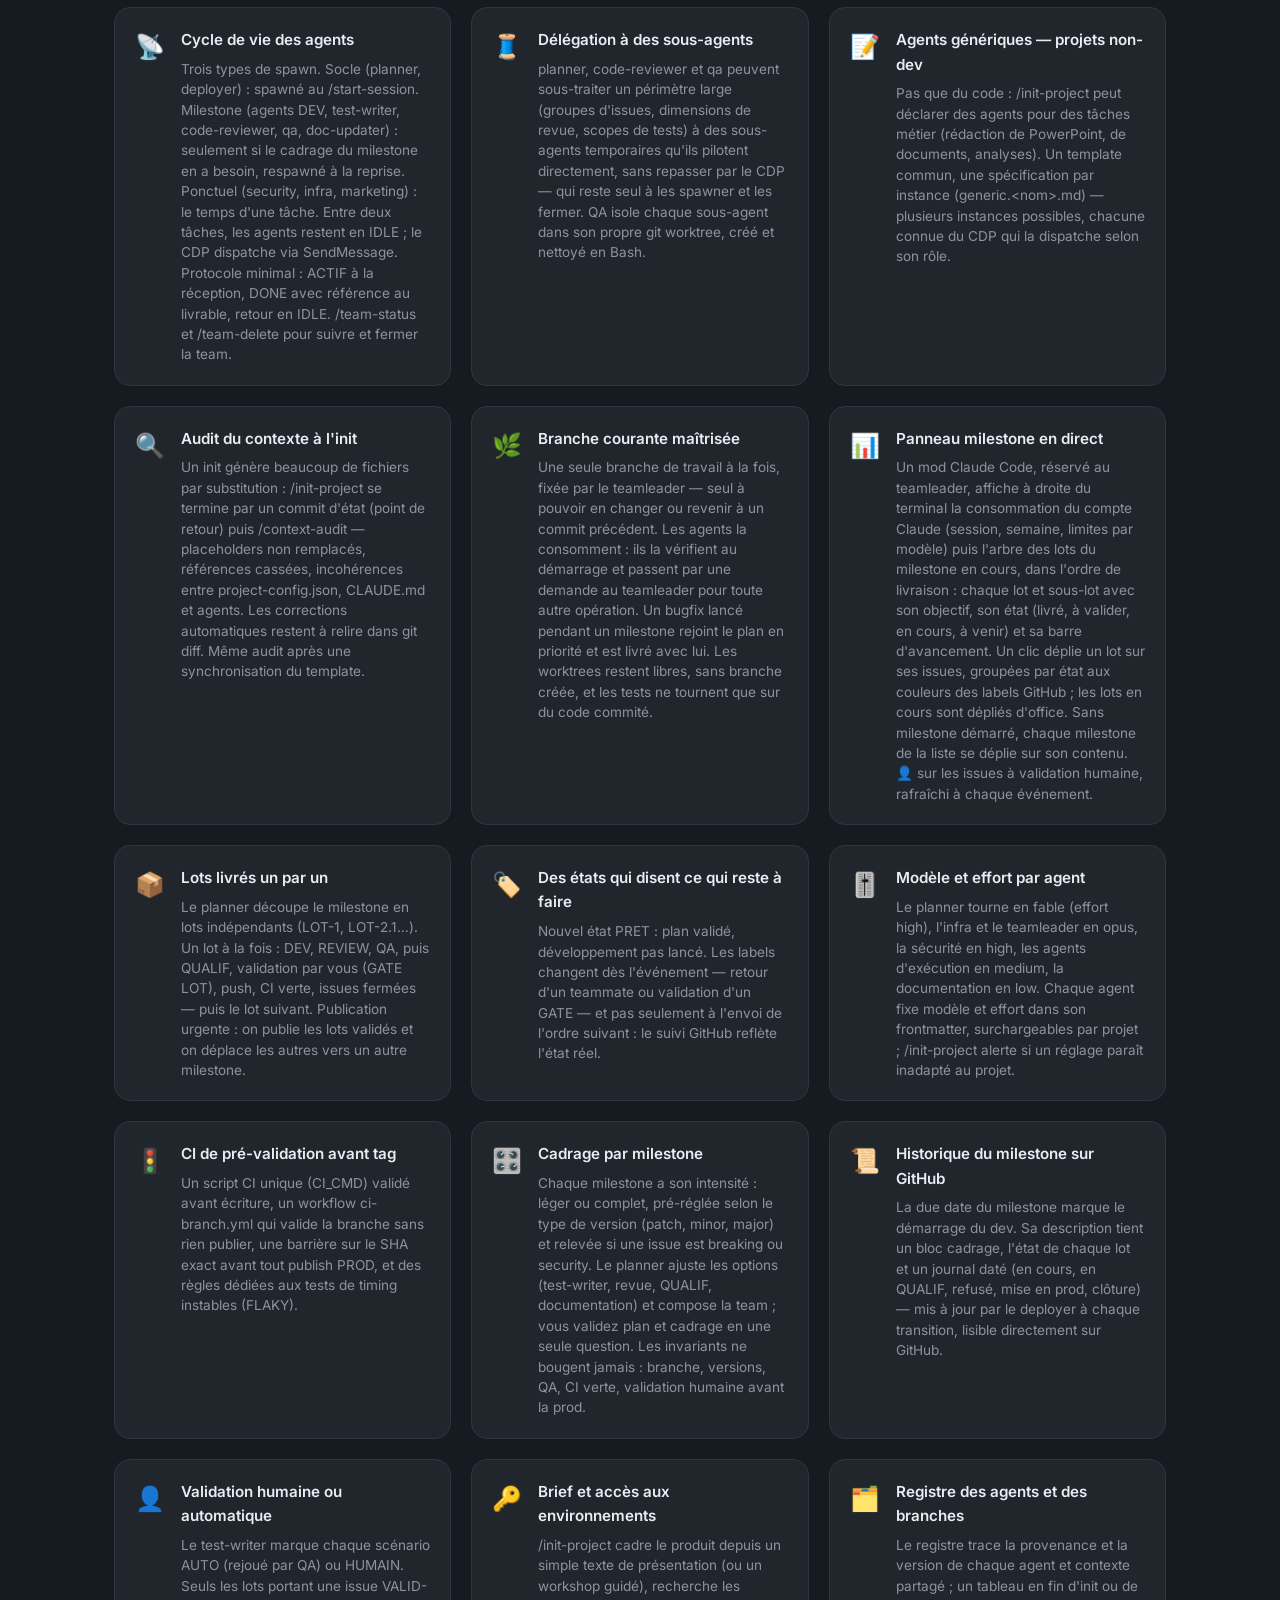
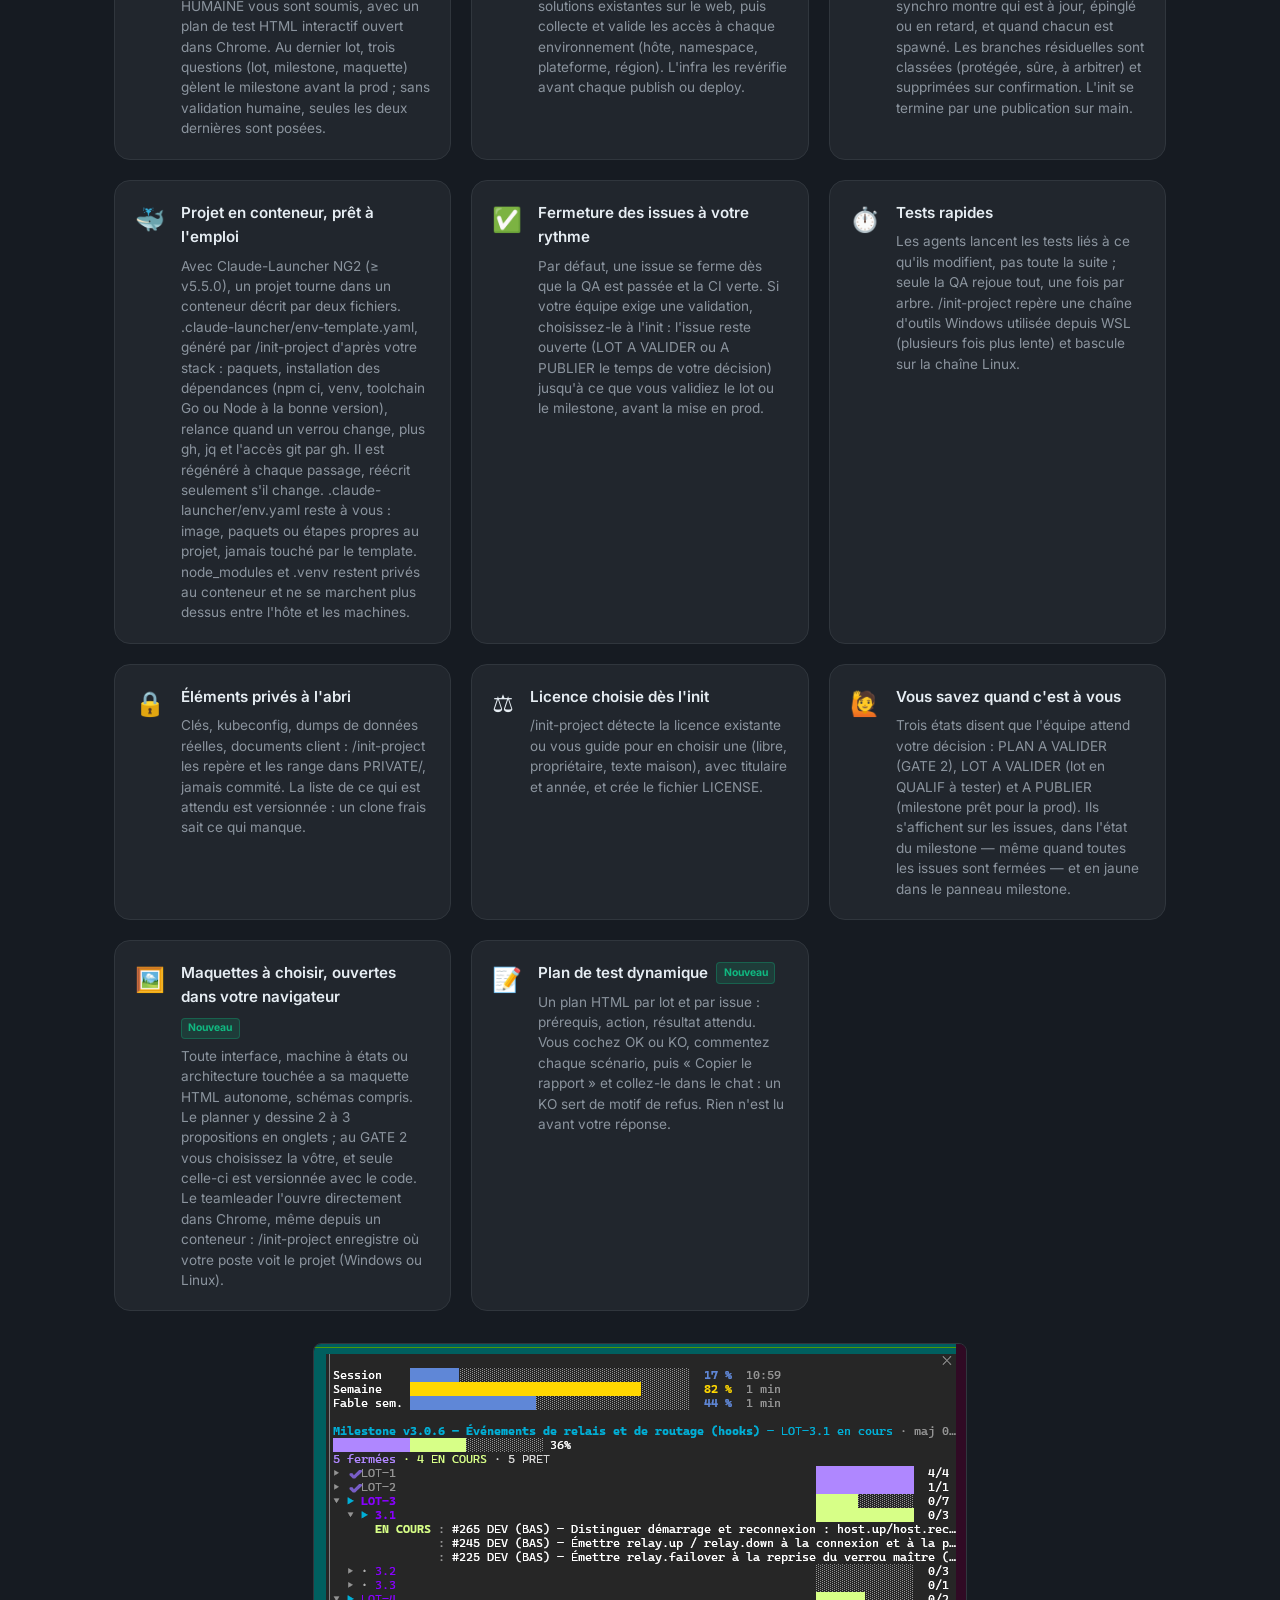
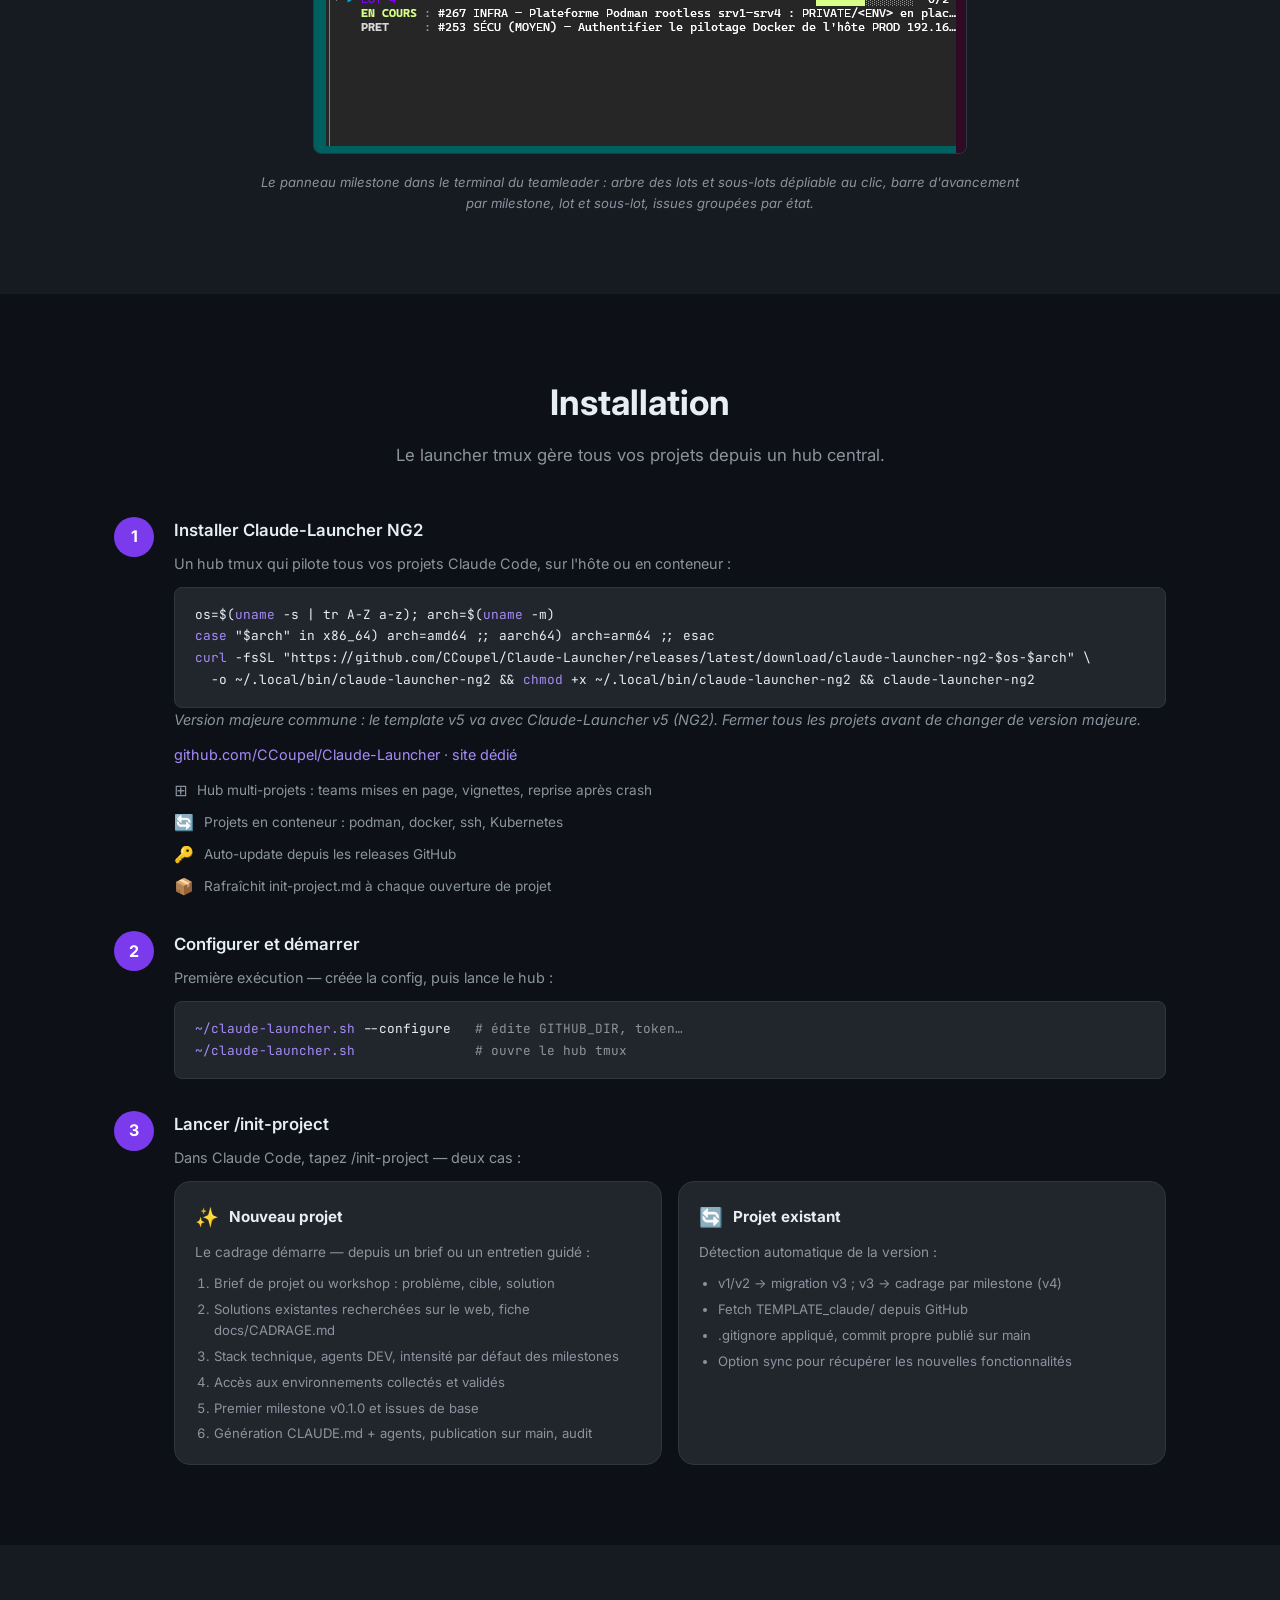
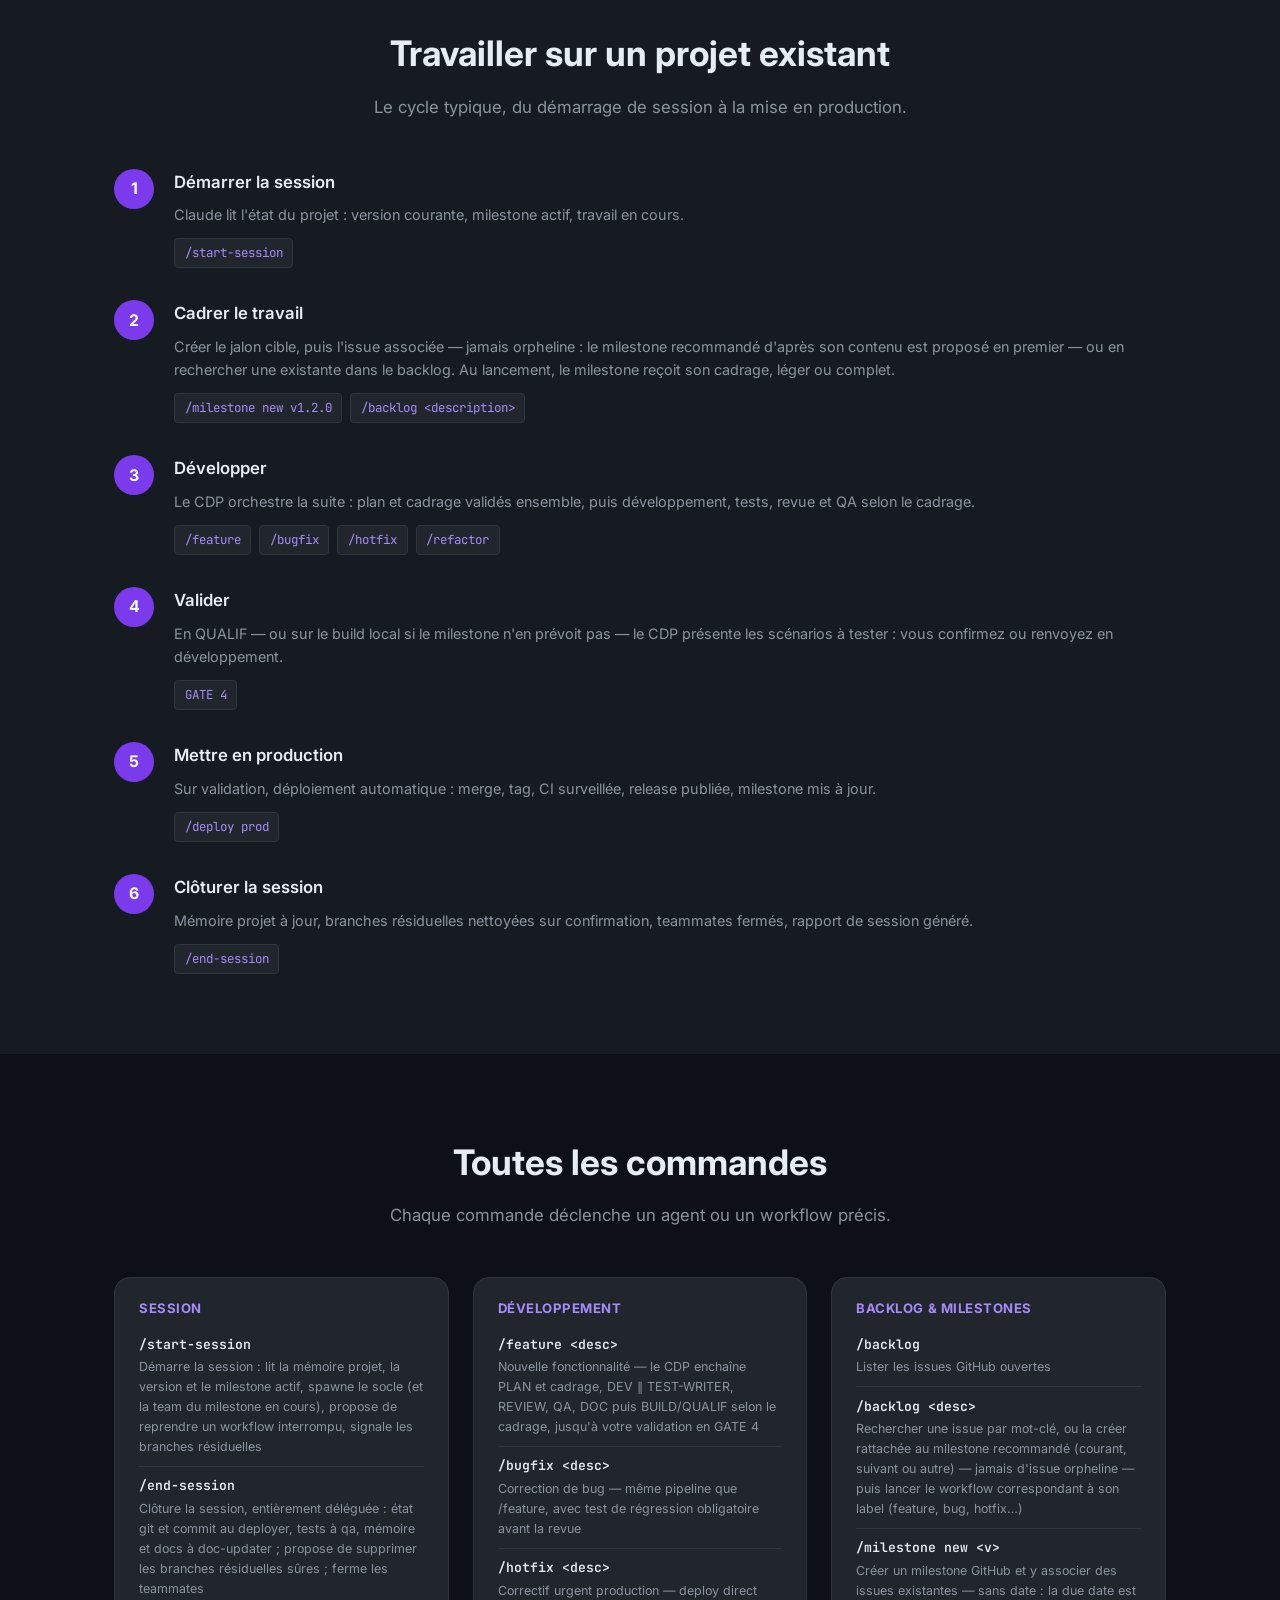
==== commit 8cb1ed89: "feat(marketing): plan de test dynamique, validation finale du dernier lot, signaletique des onglets " ====
--- a/index.html
+++ b/index.html
@@ -18,6 +18,7 @@
     <ul class="nav-links">
       <li><a href="#problems" data-i18n="nav.problems">Problèmes</a></li>
       <li><a href="#workflow" data-i18n="nav.workflow">Workflow</a></li>
+      <li><a href="#testplan" data-i18n="nav.testplan">Tests</a></li>
       <li><a href="#github"   data-i18n="nav.github">GitHub</a></li>
       <li><a href="#versioning" data-i18n="nav.versioning">Versions</a></li>
       <li><a href="#features" data-i18n="nav.features">Fonctionnalités</a></li>
@@ -246,6 +247,32 @@
     </aside>
     </div>
     <div class="pipeline-note" data-i18n="wf.cycles"></div>
+  </div>
+</section>
+
+<section id="testplan">
+  <div class="container">
+    <div class="section-header">
+      <h2 data-i18n="testplan.title"></h2>
+      <p data-i18n="testplan.subtitle"></p>
+    </div>
+    <div class="problems-grid">
+      <div class="problem-card"><div class="problem-icon">🗂️</div><h3 data-i18n="testplan.t1.title"></h3><p data-i18n="testplan.t1.desc"></p></div>
+      <div class="problem-card"><div class="problem-icon">✅</div><h3 data-i18n="testplan.t2.title"></h3><p data-i18n="testplan.t2.desc"></p></div>
+      <div class="problem-card"><div class="problem-icon">📋</div><h3 data-i18n="testplan.t3.title"></h3><p data-i18n="testplan.t3.desc"></p></div>
+    </div>
+    <figure class="panel-shot demo-wrap">
+      <iframe class="demo-frame" src="assets/plan-de-test.demo.html" title="Plan de test — démonstration" loading="lazy"></iframe>
+      <figcaption data-i18n="testplan.demo"></figcaption>
+    </figure>
+    <div class="testplan-seq">
+      <h3 data-i18n="testplan.q.title"></h3>
+      <div class="pipeline-gate gate-user"><span class="gate-label">Q1 · GATE LOT</span><span class="gate-desc" data-i18n="testplan.q1"></span></div>
+      <div class="pipeline-gate gate-user"><span class="gate-label">Q2 · GATE 4</span><span class="gate-desc" data-i18n="testplan.q2"></span></div>
+      <div class="pipeline-gate gate-user"><span class="gate-label">Q3 · GATE 4d</span><span class="gate-desc" data-i18n="testplan.q3"></span></div>
+      <div class="pipeline-note" data-i18n="testplan.after"></div>
+      <div class="pipeline-note" data-i18n="testplan.tabs"></div>
+    </div>
   </div>
 </section>
 
@@ -400,6 +427,7 @@
       <div class="feature-card"><div class="feature-icon">⚖️</div><div class="feature-body"><h3><span data-i18n="features.f29.title"></span></h3><p data-i18n="features.f29.desc"></p></div></div>
       <div class="feature-card"><div class="feature-icon">🙋</div><div class="feature-body"><h3><span data-i18n="features.f30.title"></span></h3><p data-i18n="features.f30.desc"></p></div></div>
       <div class="feature-card"><div class="feature-icon">🖼️</div><div class="feature-body"><h3><span data-i18n="features.f31.title"></span> <span class="badge-new" data-i18n="features.new">Nouveau</span></h3><p data-i18n="features.f31.desc"></p></div></div>
+      <div class="feature-card"><div class="feature-icon">📝</div><div class="feature-body"><h3><span data-i18n="features.f32.title"></span> <span class="badge-new" data-i18n="features.new">Nouveau</span></h3><p data-i18n="features.f32.desc"></p></div></div>
     </div>
     <figure class="panel-shot">
       <img src="assets/milestone-panel_V2.png" alt="milestone-panel" loading="lazy">
--- a/assets/style.css
+++ b/assets/style.css
@@ -333,3 +333,11 @@
 .badge-abandonne { background: rgba(139,148,158,.12); color: var(--muted); border: 1px solid var(--border); }
 .badge-human     { background: rgba(234,179,8,.10); color: #fde68a; border: 1px solid rgba(234,179,8,.3); }
 .badge-prod { background: rgba(16,185,129,.2); color: var(--green); border: 1px solid rgba(16,185,129,.45); }
+
+/* Plan de test dynamique (démo embarquée) */
+.demo-wrap { max-width: 980px; }
+.demo-frame { width: 100%; height: 680px; border: 1px solid var(--border); border-radius: var(--radius); background: var(--bg2); }
+.testplan-seq { max-width: 760px; margin: 2.5rem auto 0; display: flex; flex-direction: column; gap: .75rem; align-items: stretch; }
+.testplan-seq h3 { text-align: center; font-size: 1.1rem; margin-bottom: .25rem; }
+.testplan-seq .pipeline-note { max-width: none; text-align: left; }
+@media (max-width: 640px) { .demo-frame { height: 560px; } }
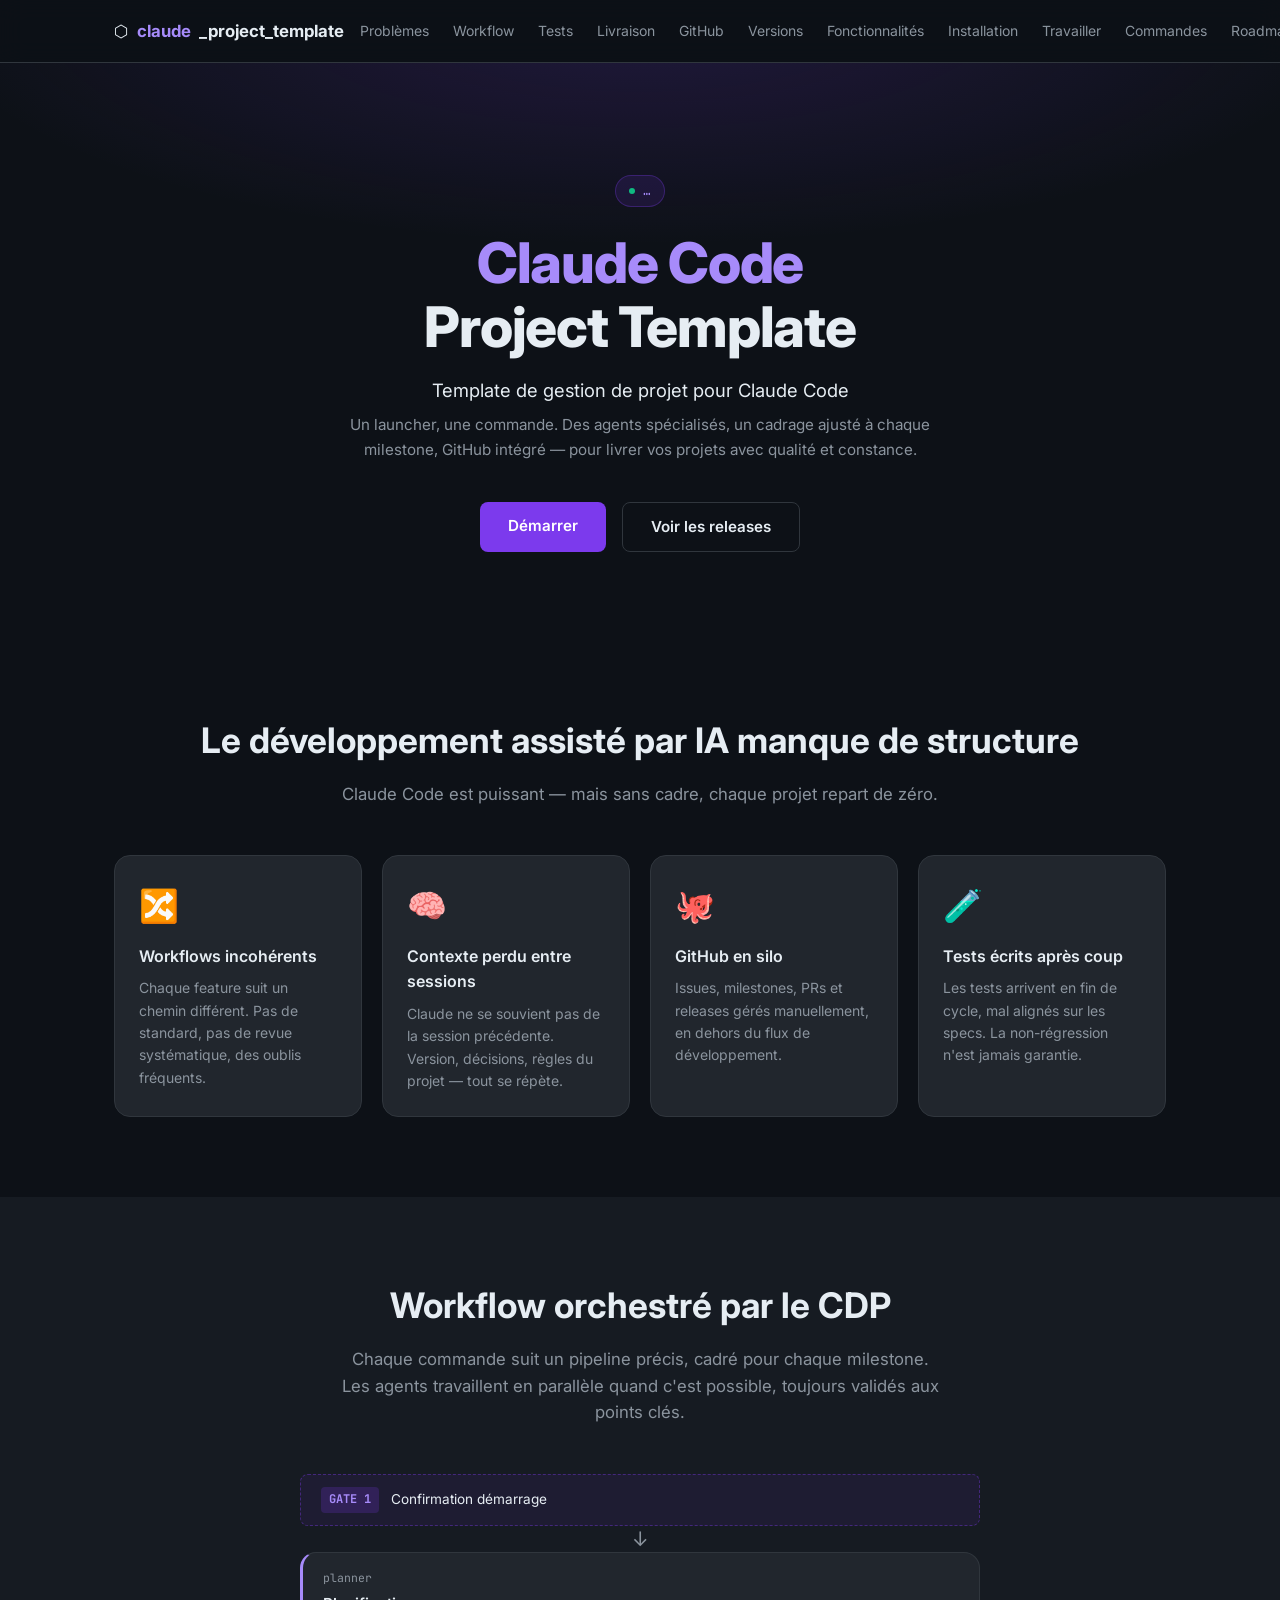
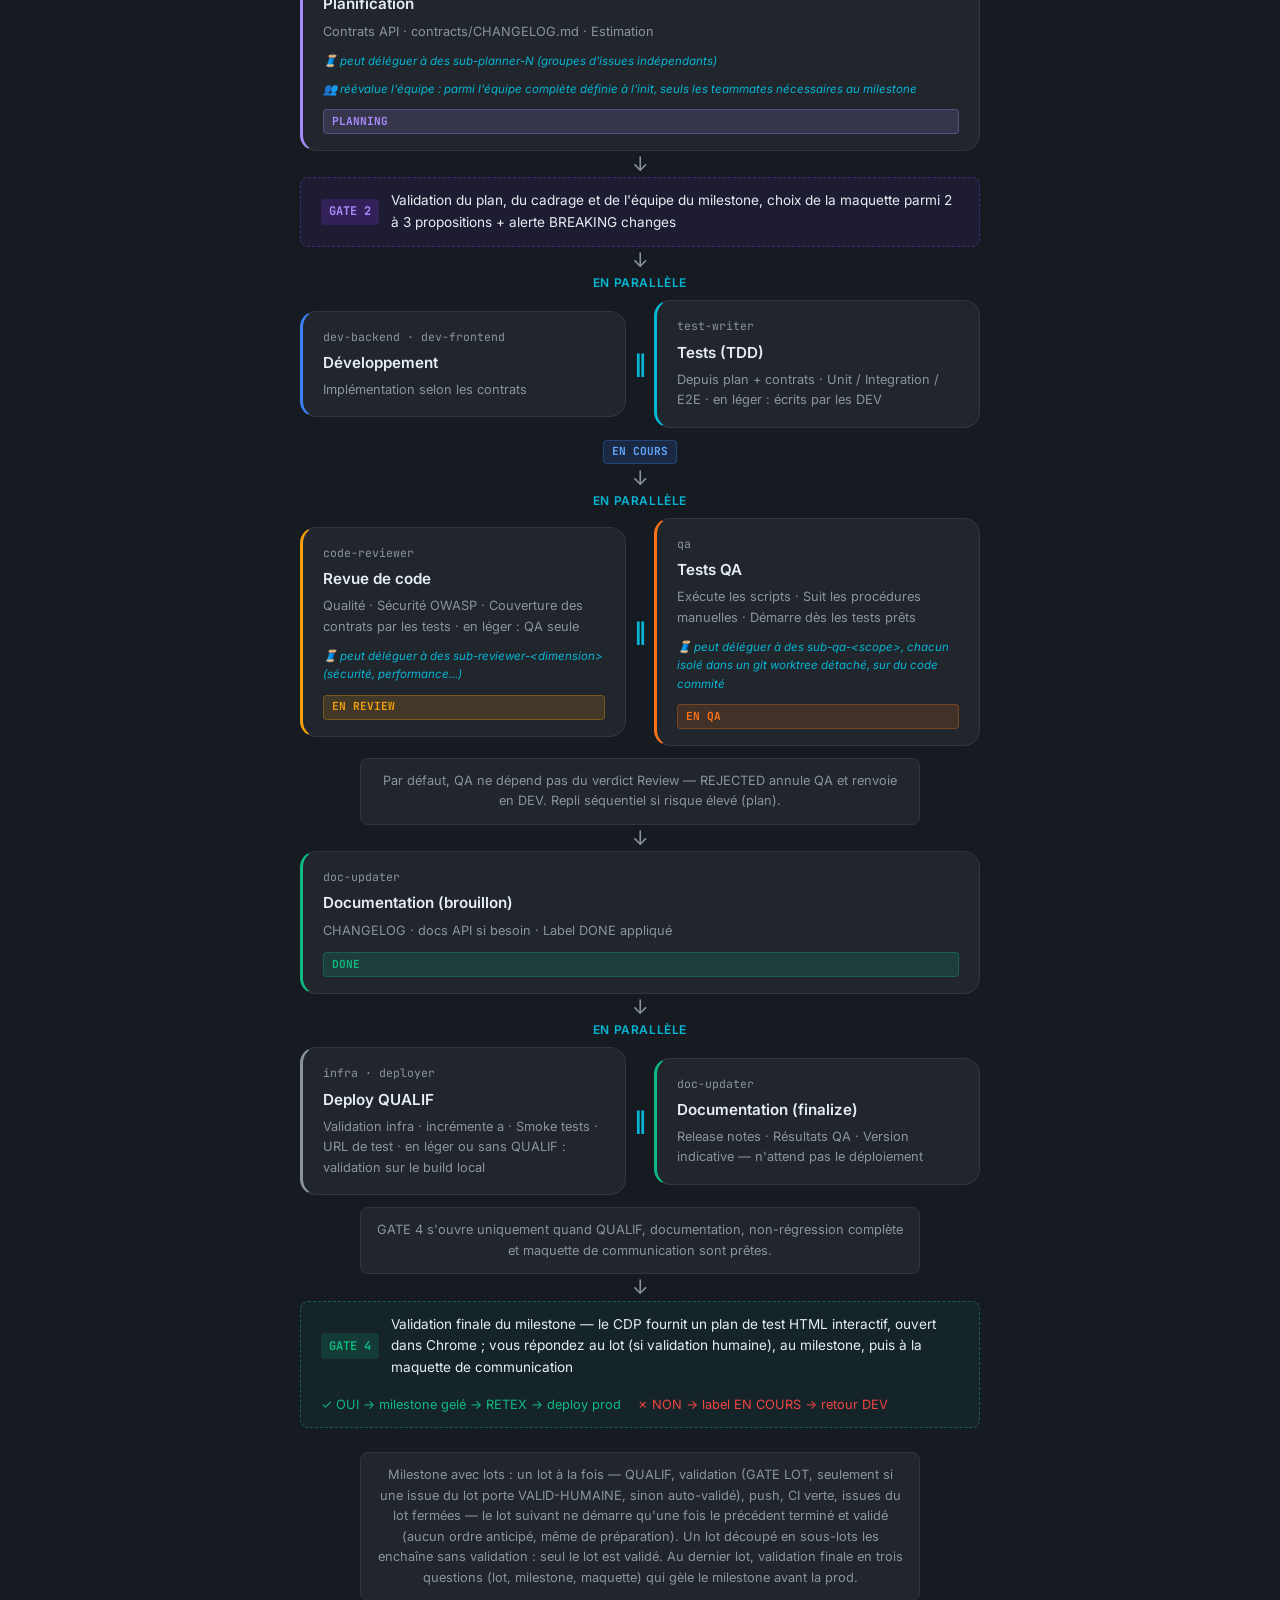
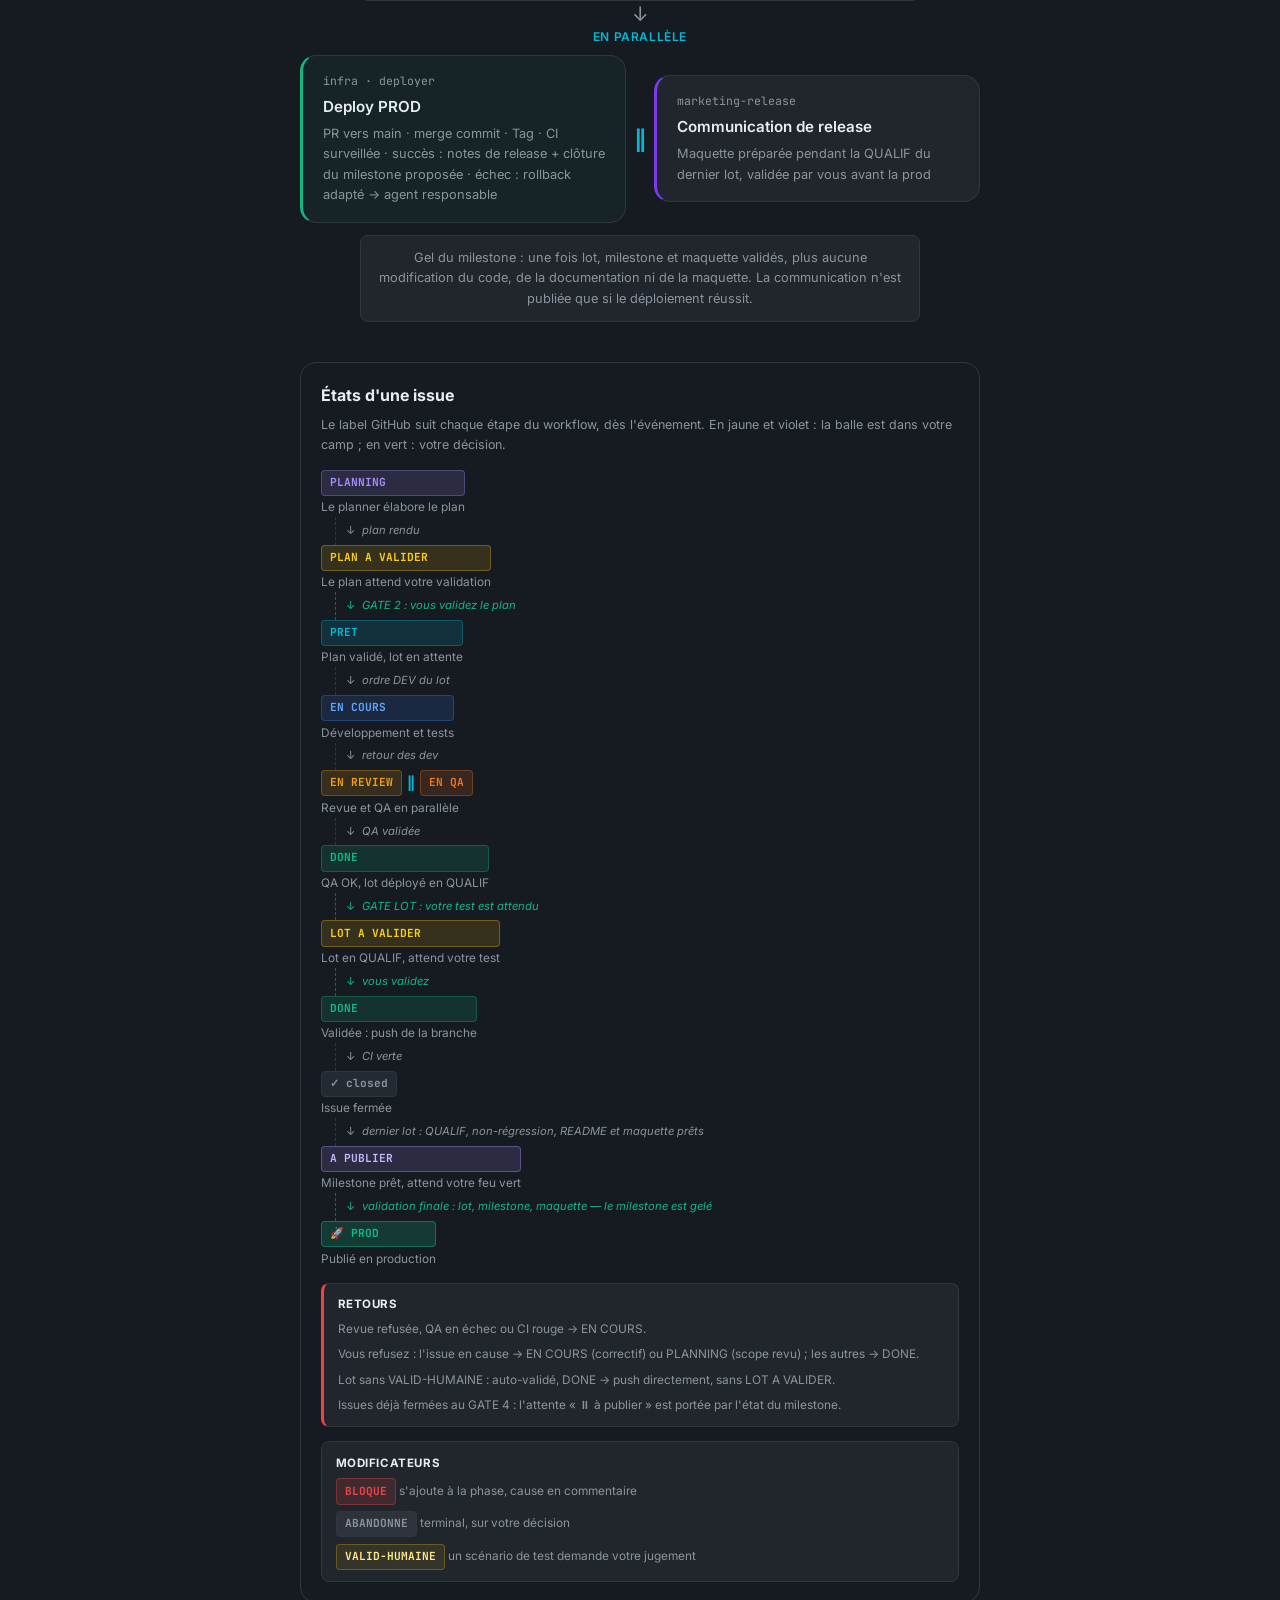
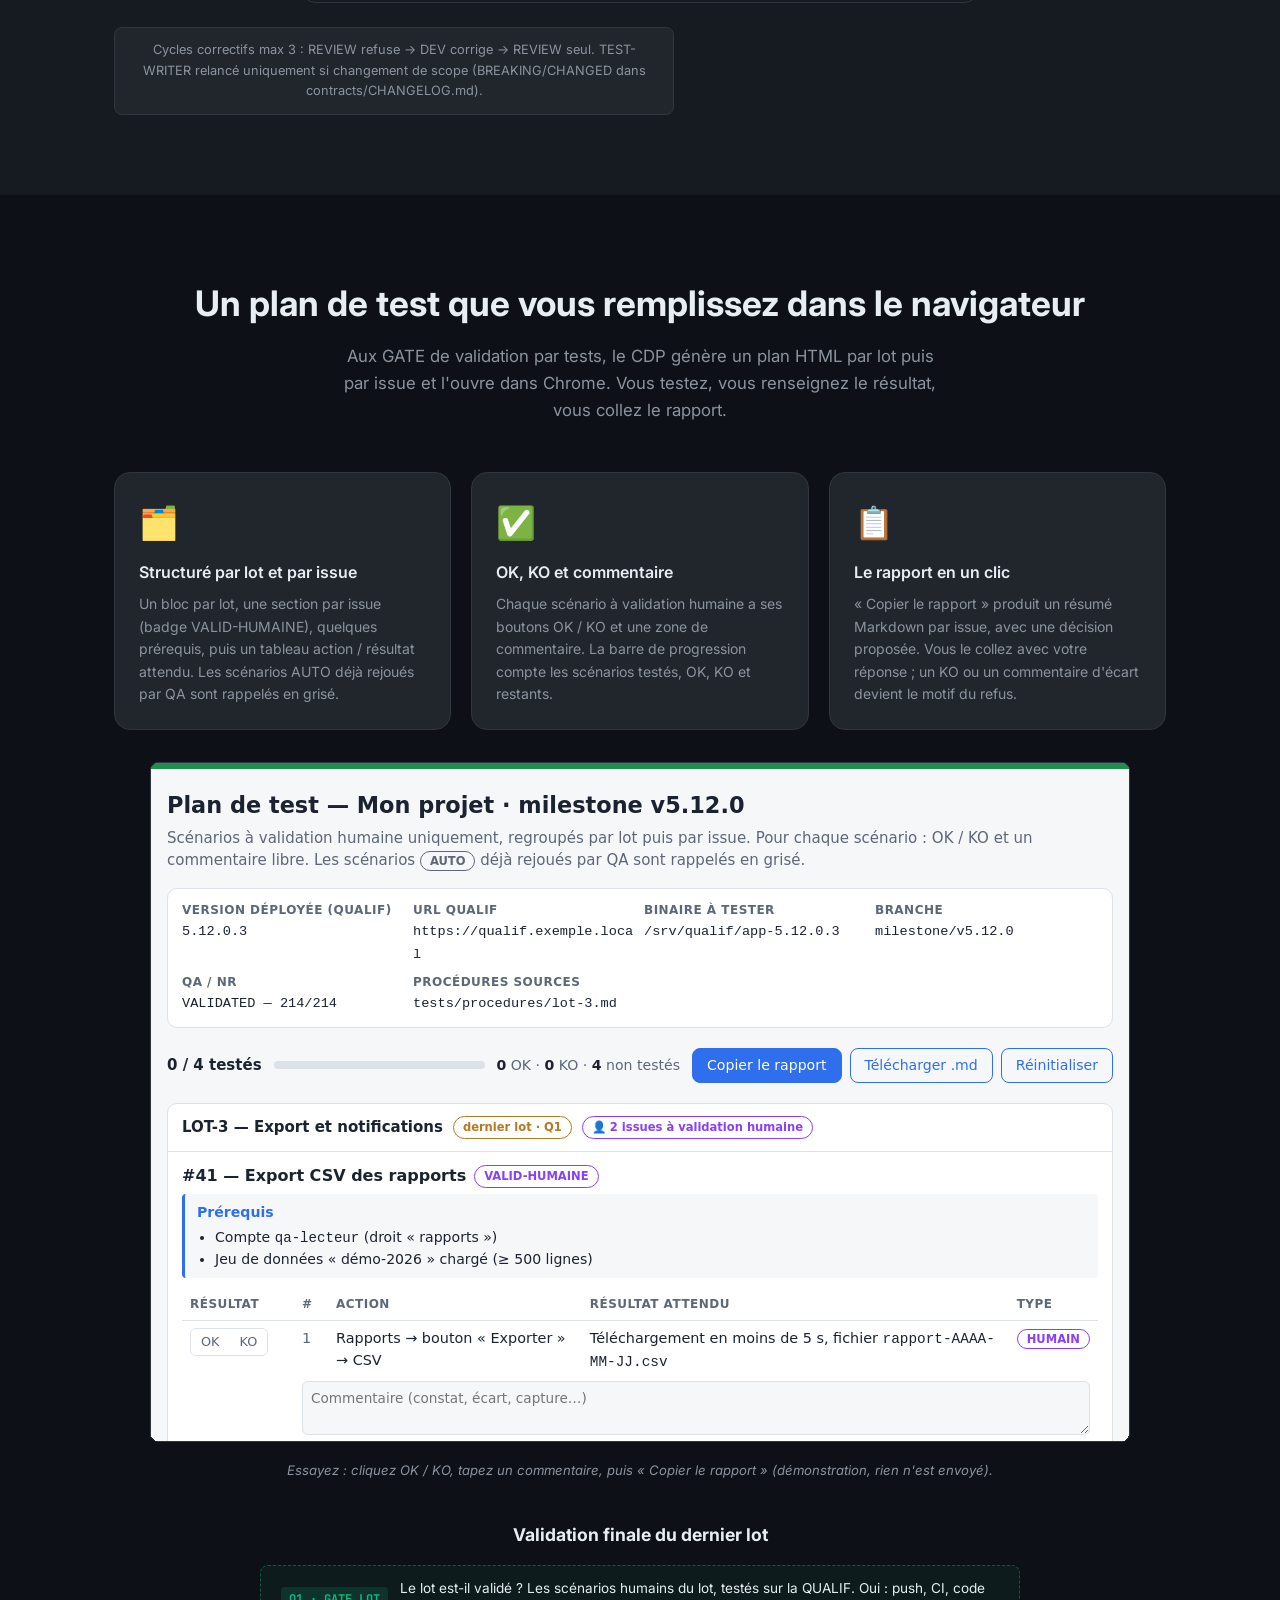
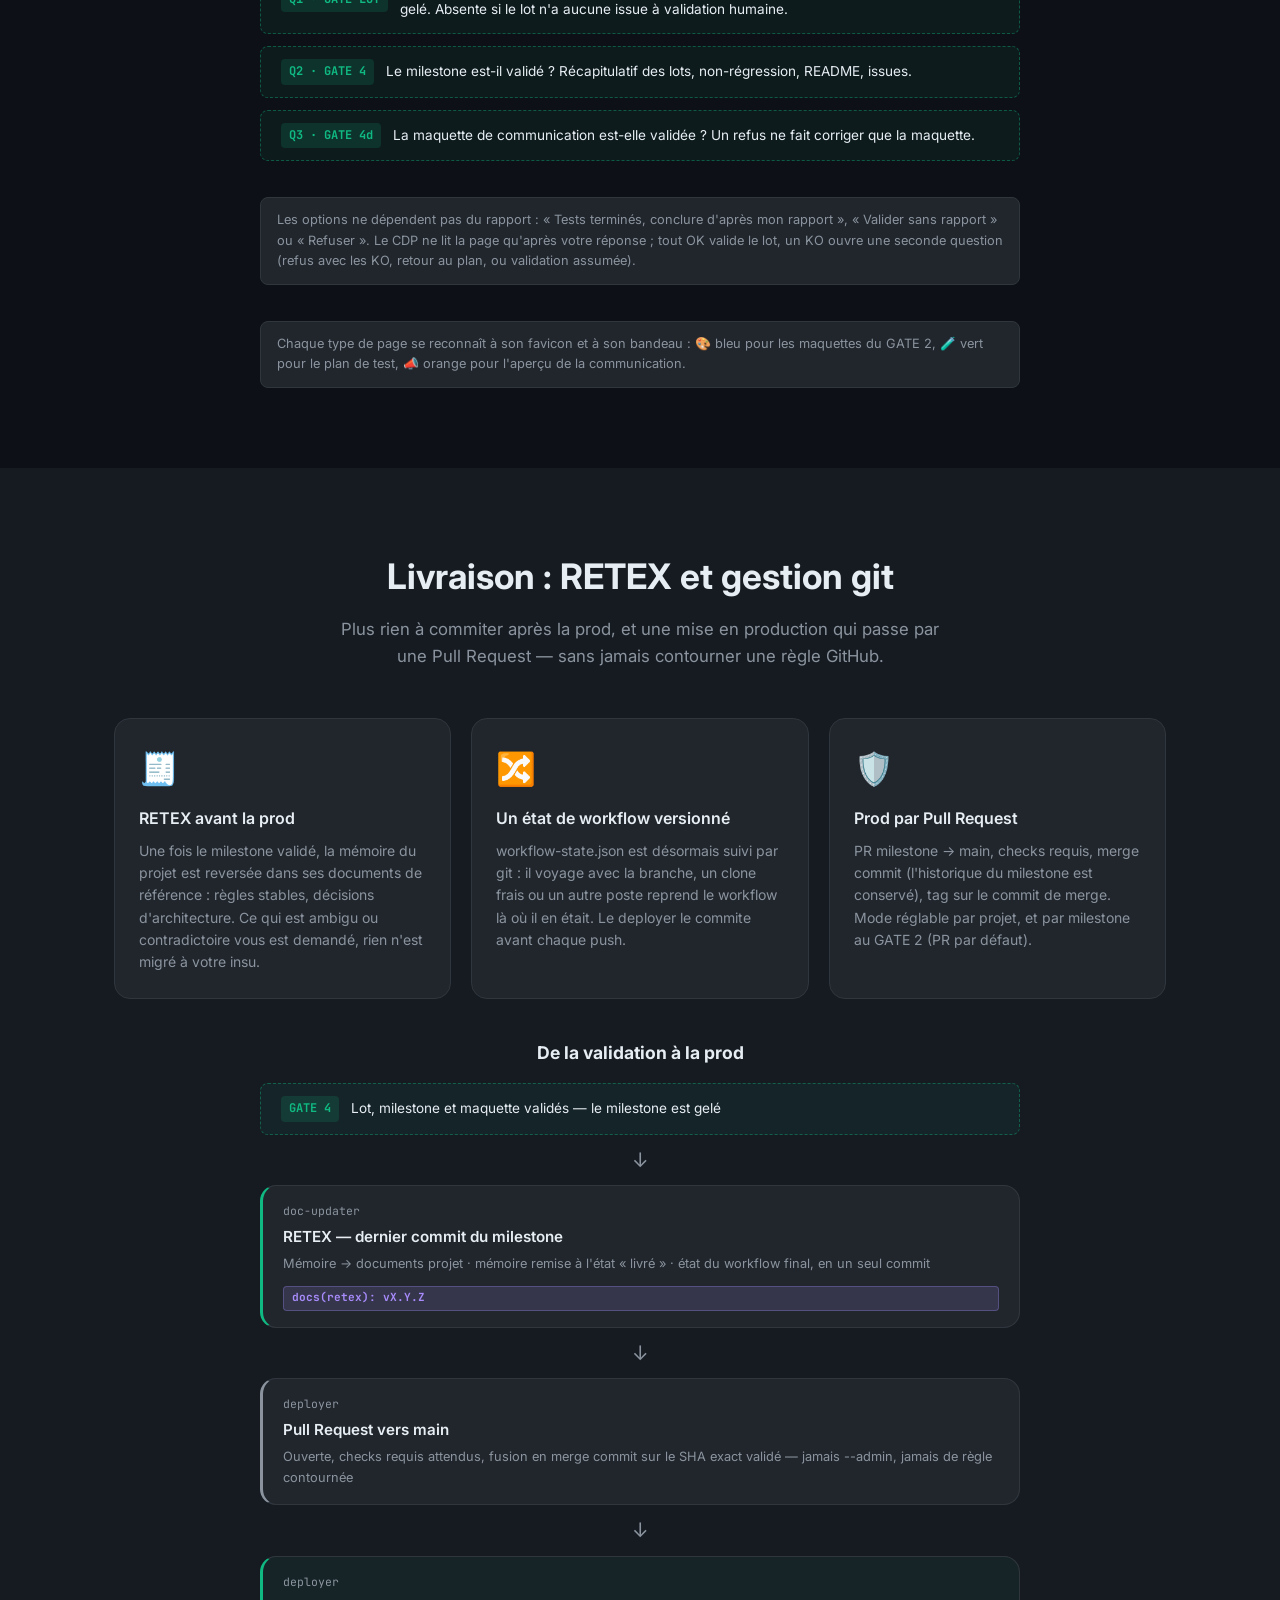
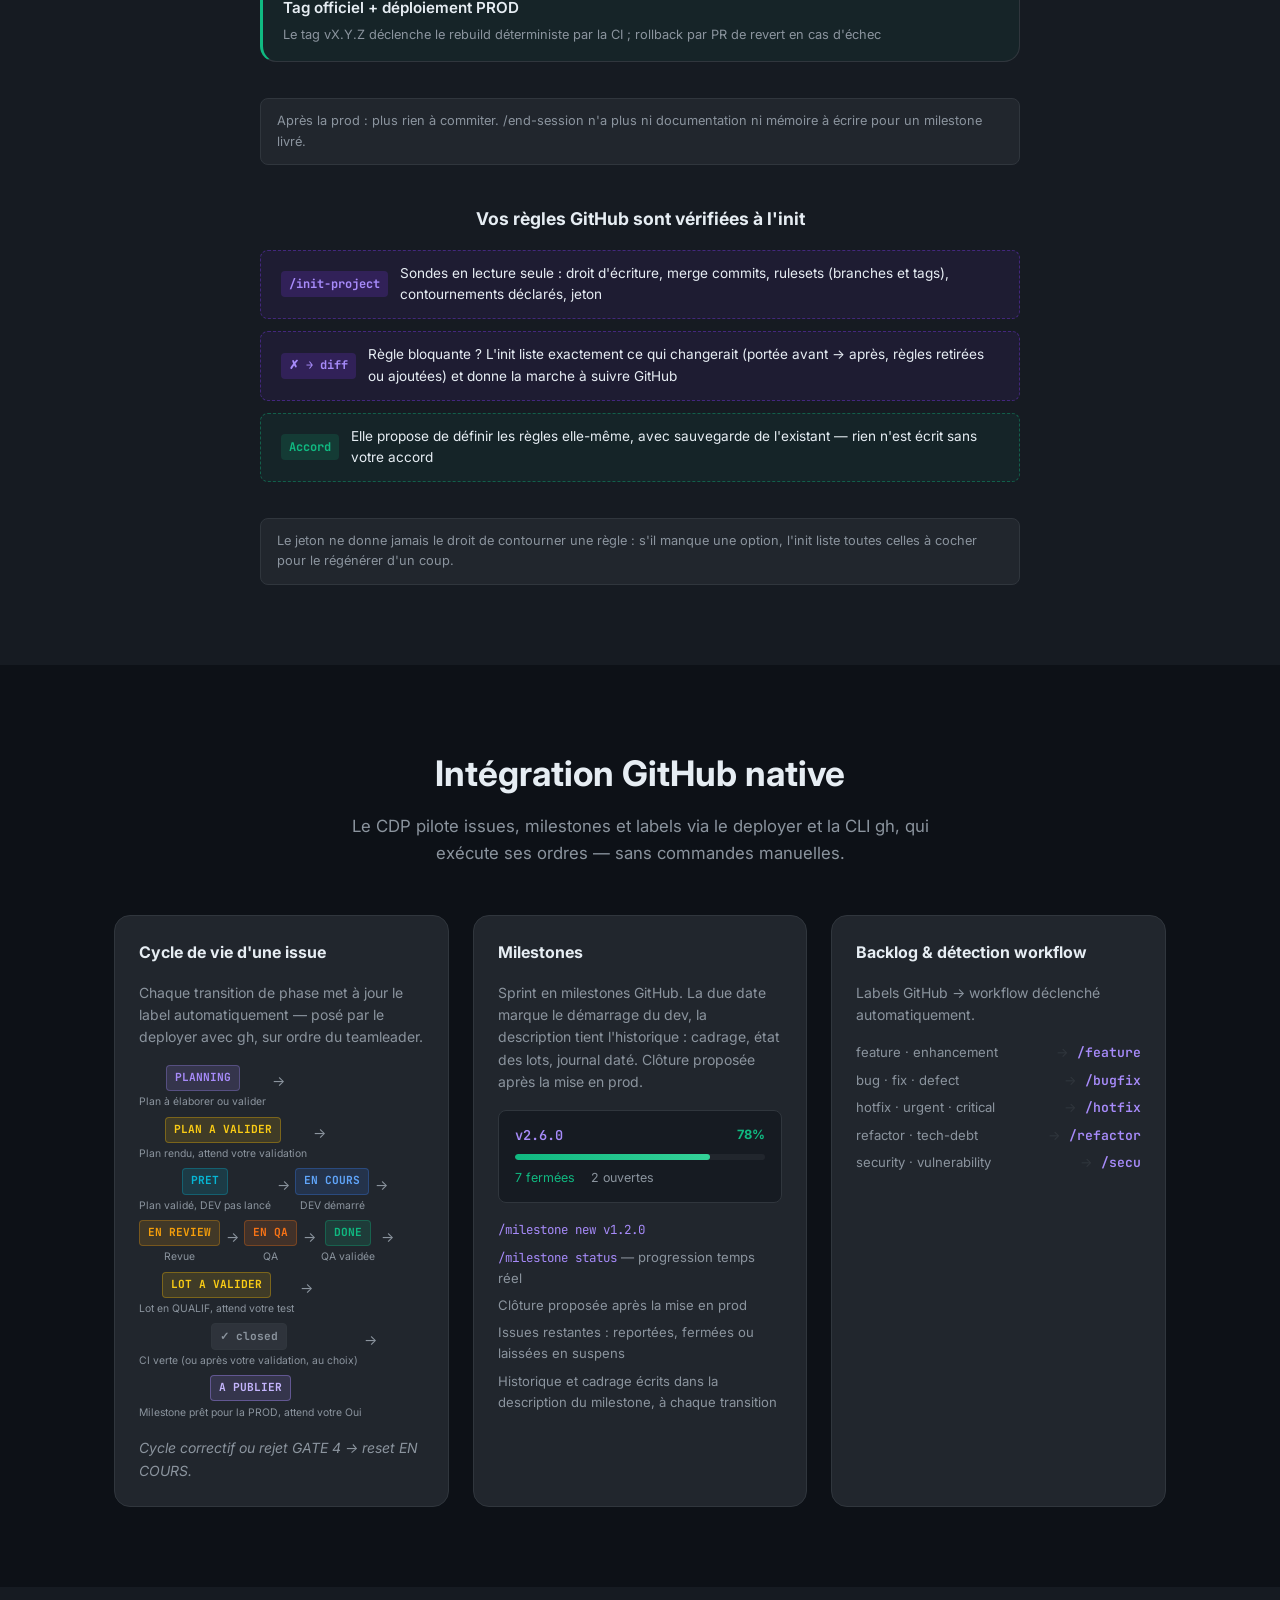
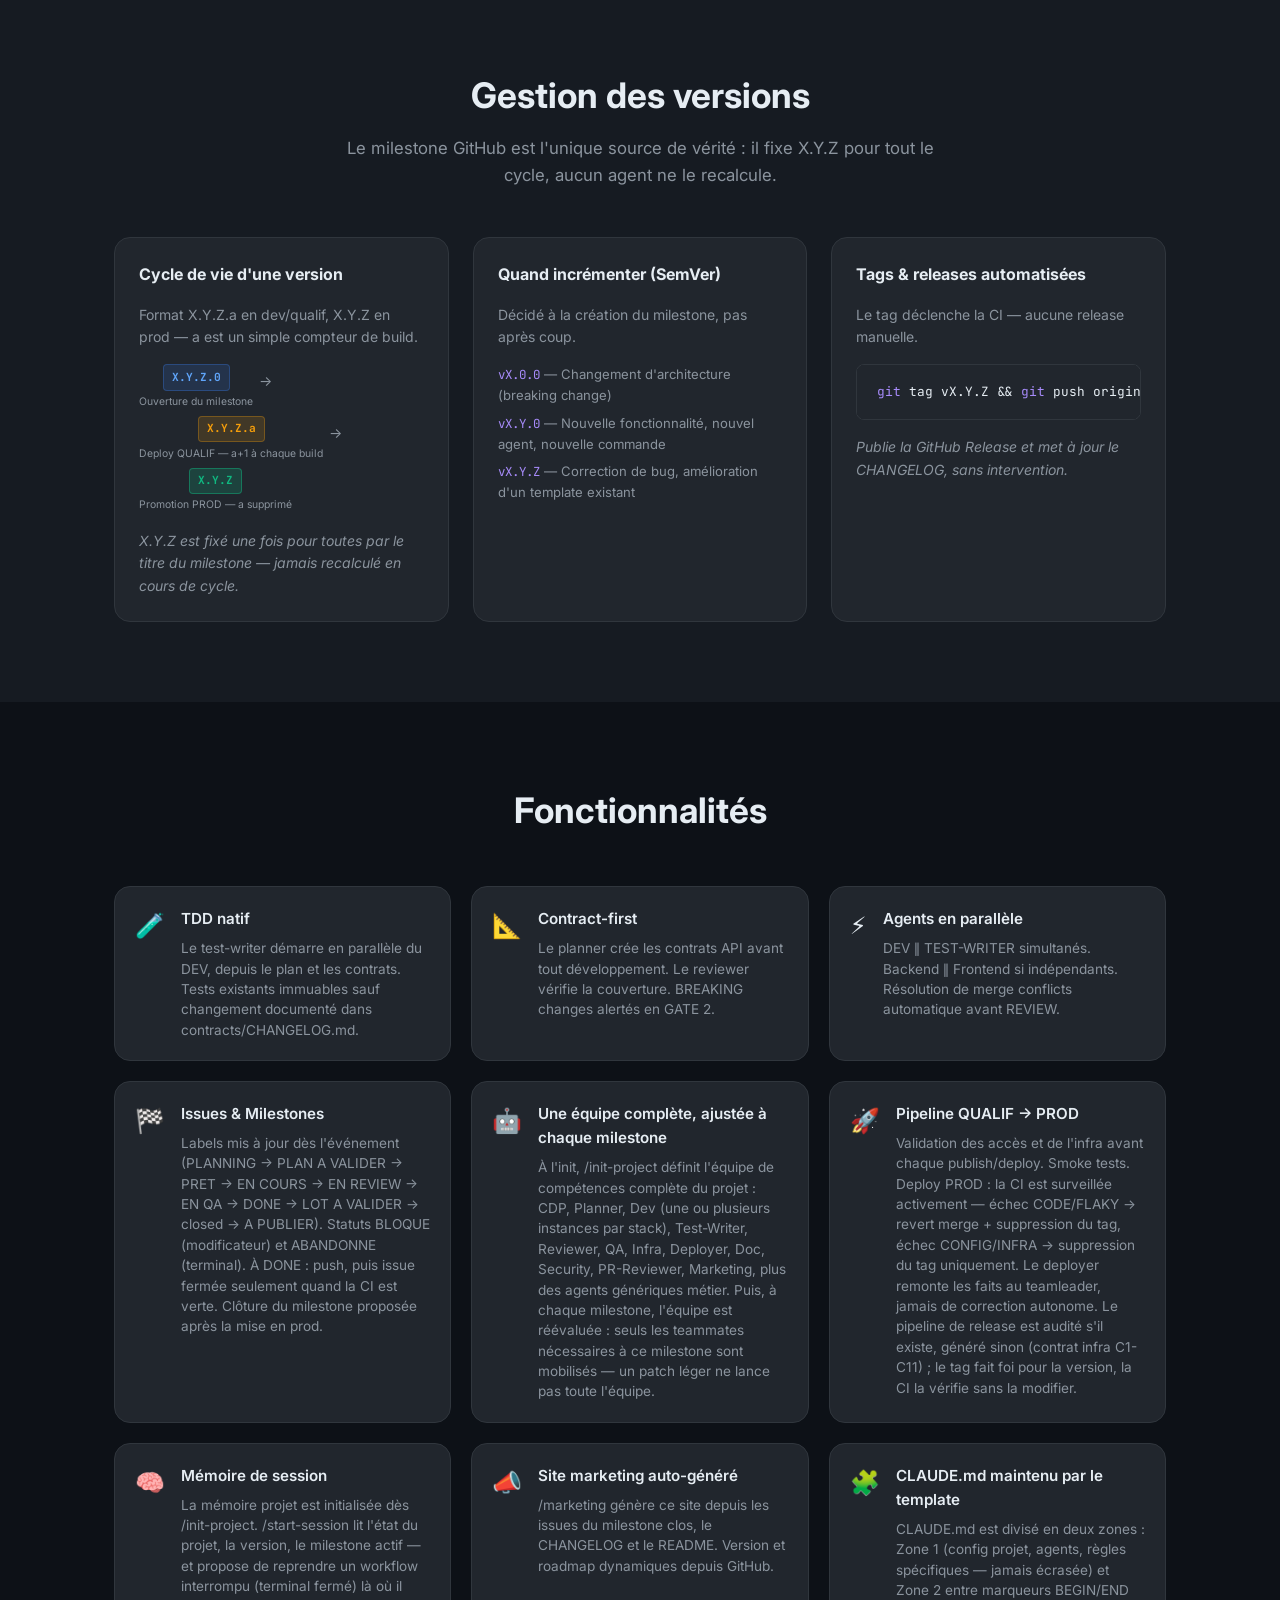
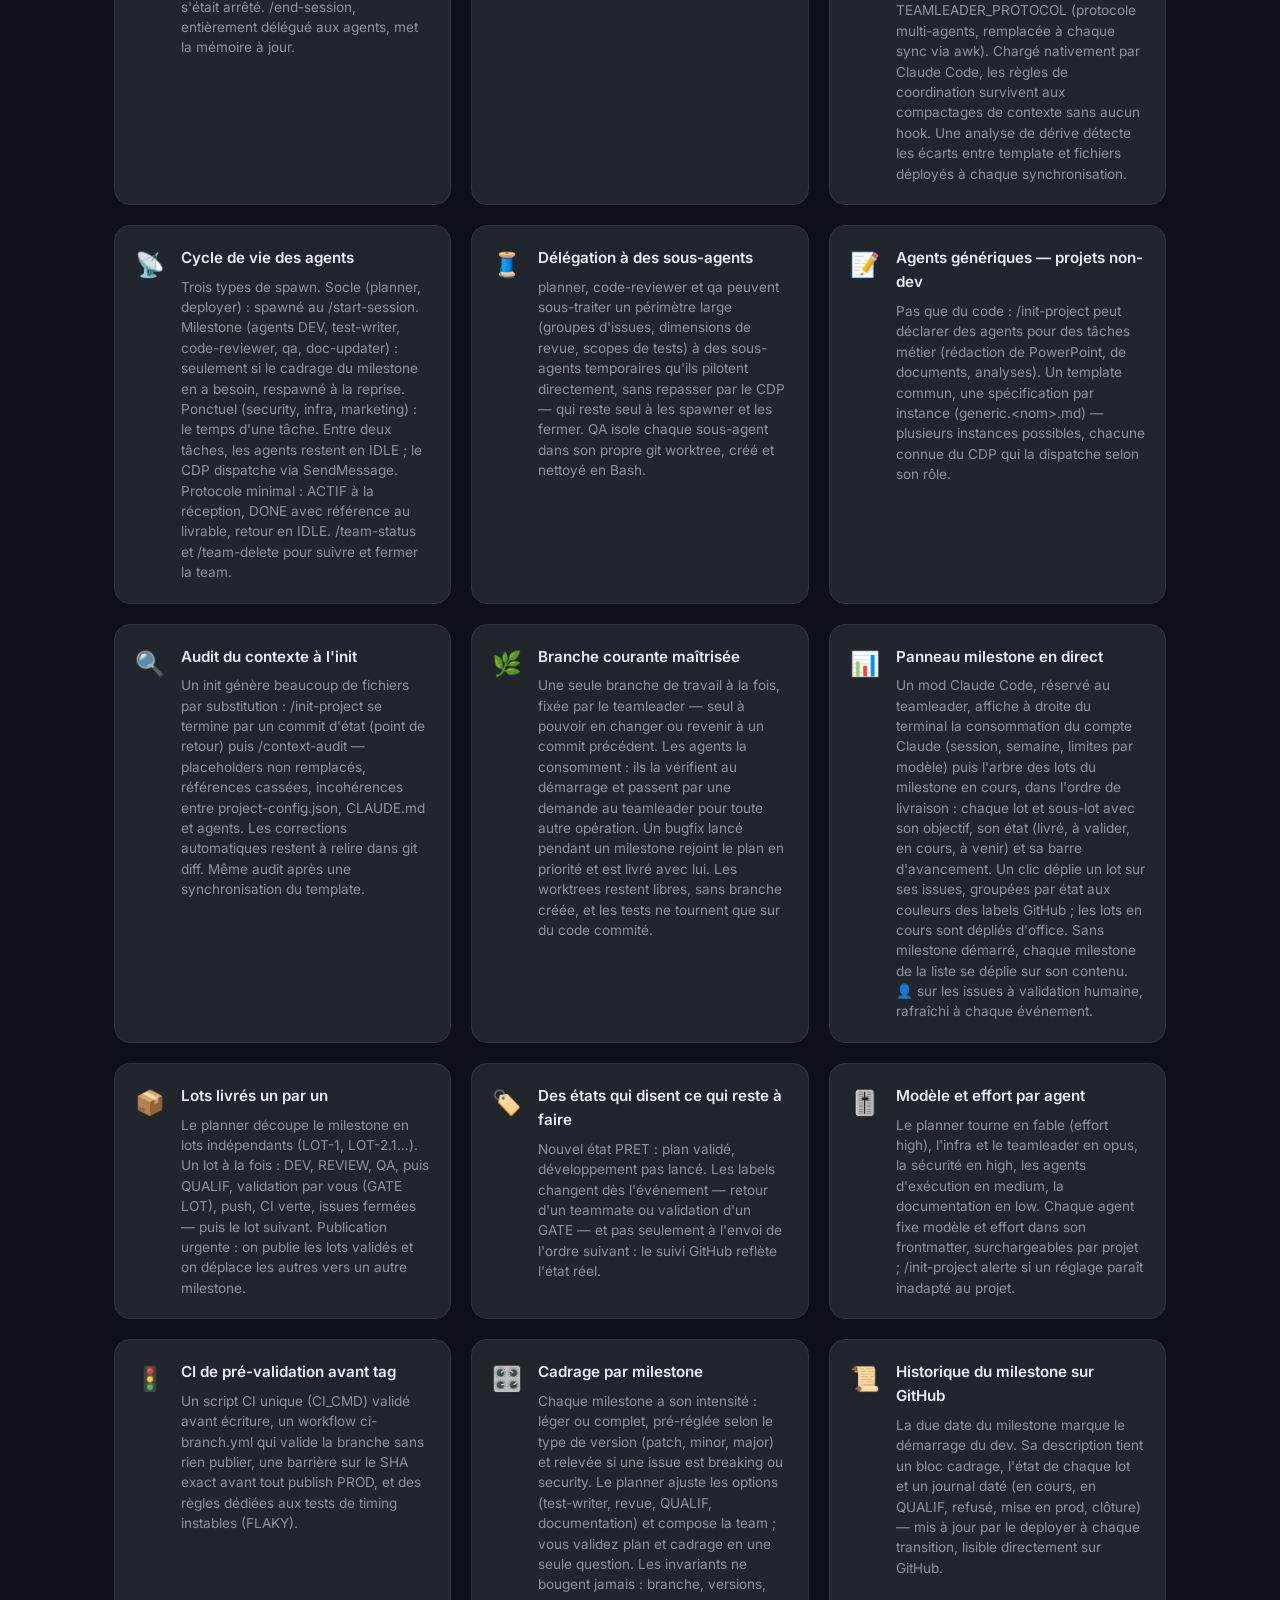
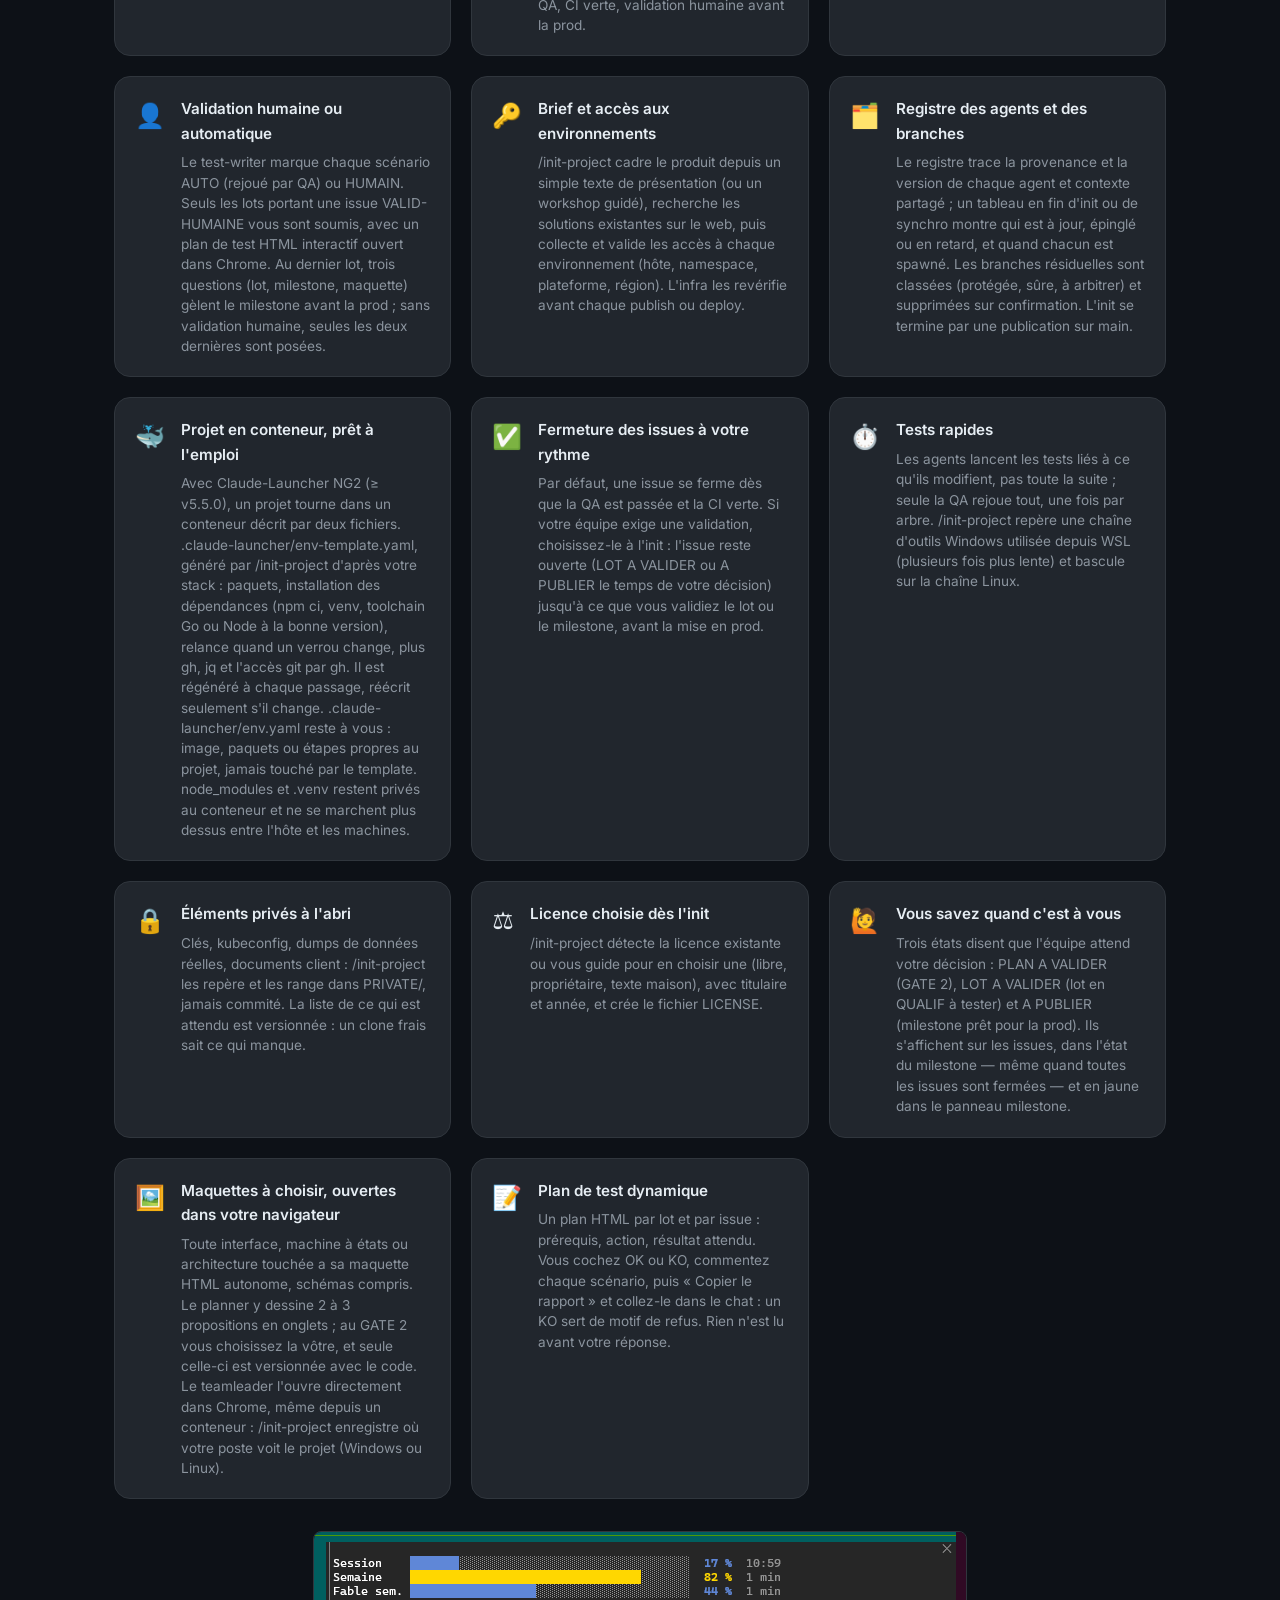
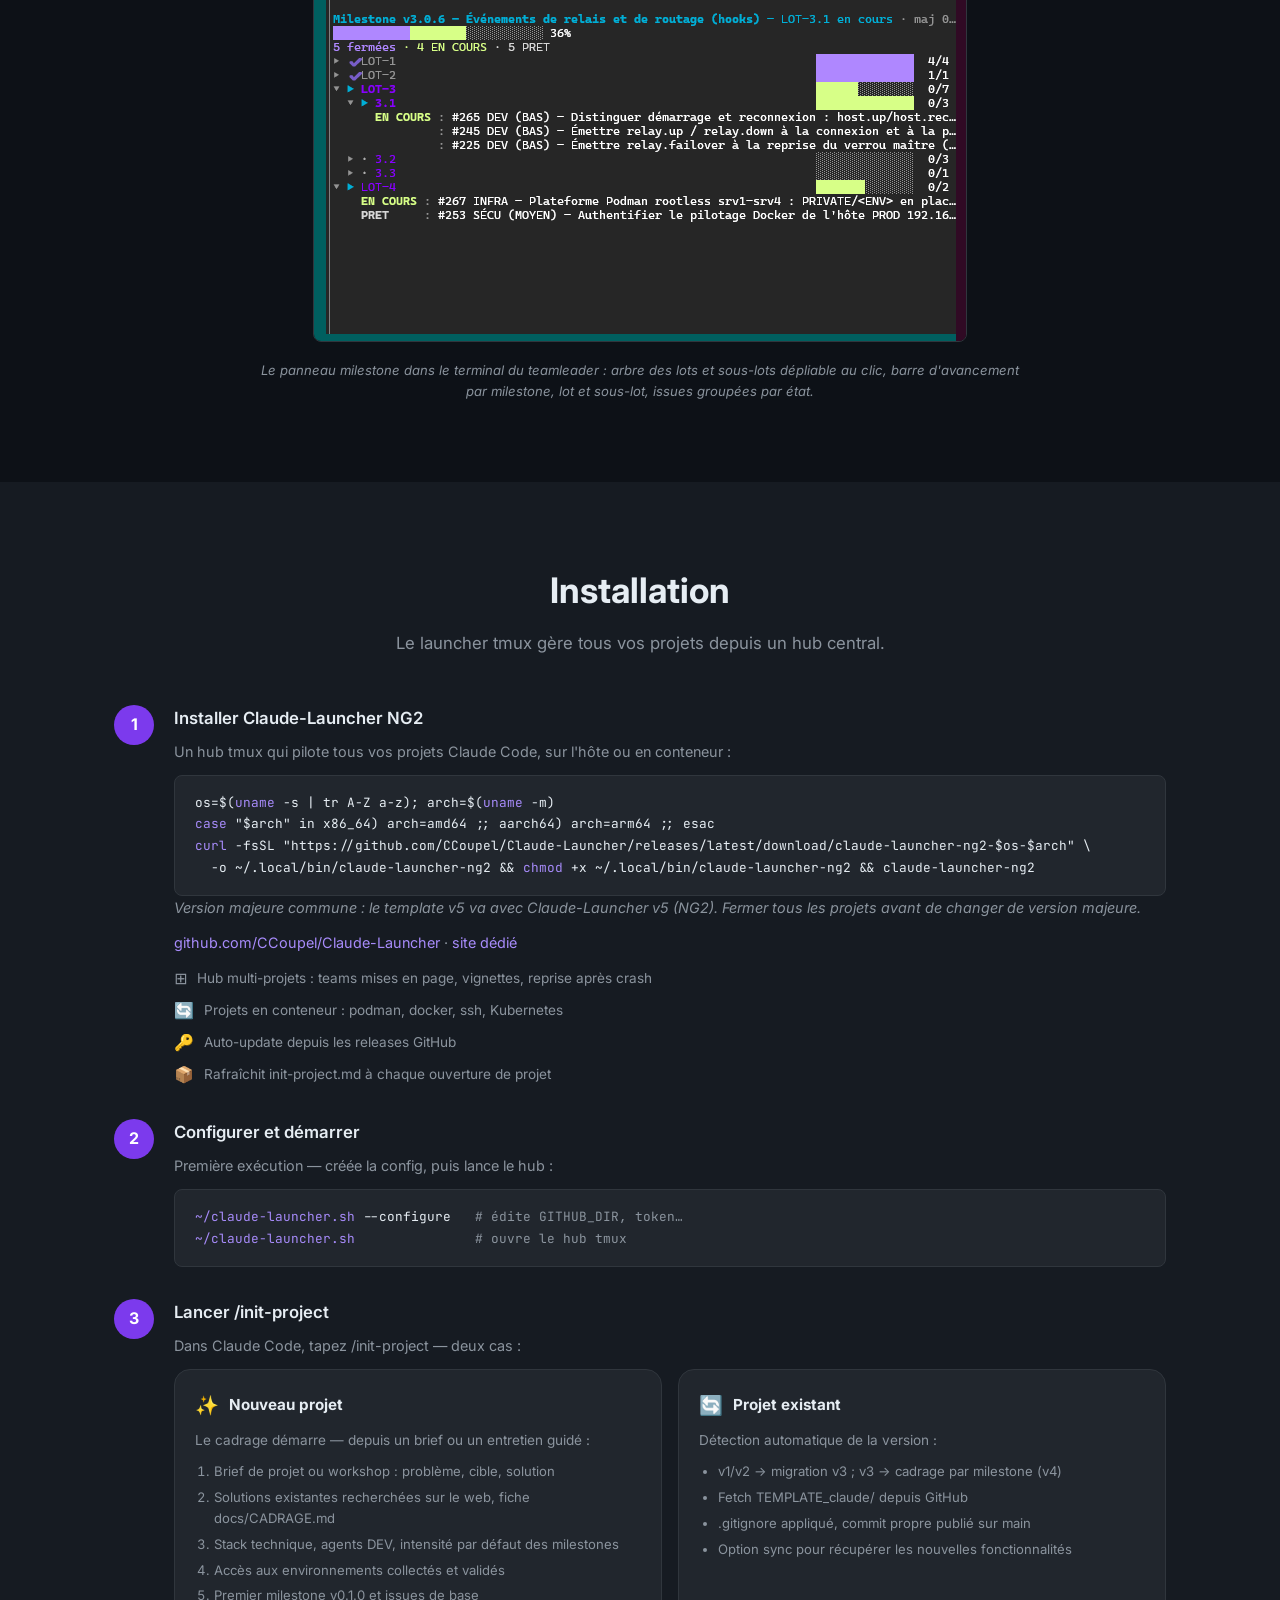
==== commit 392df664: "feat(marketing): section Livraison — RETEX avant la prod, workflow-state versionne, prod par PR et r" ====
--- a/index.html
+++ b/index.html
@@ -19,6 +19,7 @@
       <li><a href="#problems" data-i18n="nav.problems">Problèmes</a></li>
       <li><a href="#workflow" data-i18n="nav.workflow">Workflow</a></li>
       <li><a href="#testplan" data-i18n="nav.testplan">Tests</a></li>
+      <li><a href="#release" data-i18n="nav.release">Livraison</a></li>
       <li><a href="#github"   data-i18n="nav.github">GitHub</a></li>
       <li><a href="#versioning" data-i18n="nav.versioning">Versions</a></li>
       <li><a href="#features" data-i18n="nav.features">Fonctionnalités</a></li>
@@ -272,6 +273,38 @@
       <div class="pipeline-gate gate-user"><span class="gate-label">Q3 · GATE 4d</span><span class="gate-desc" data-i18n="testplan.q3"></span></div>
       <div class="pipeline-note" data-i18n="testplan.after"></div>
       <div class="pipeline-note" data-i18n="testplan.tabs"></div>
+    </div>
+  </div>
+</section>
+
+<section id="release">
+  <div class="container">
+    <div class="section-header">
+      <h2 data-i18n="release.title"></h2>
+      <p data-i18n="release.subtitle"></p>
+    </div>
+    <div class="problems-grid">
+      <div class="problem-card"><div class="problem-icon">🧾</div><h3 data-i18n="release.c1.title"></h3><p data-i18n="release.c1.desc"></p></div>
+      <div class="problem-card"><div class="problem-icon">🔀</div><h3 data-i18n="release.c2.title"></h3><p data-i18n="release.c2.desc"></p></div>
+      <div class="problem-card"><div class="problem-icon">🛡️</div><h3 data-i18n="release.c3.title"></h3><p data-i18n="release.c3.desc"></p></div>
+    </div>
+    <div class="testplan-seq">
+      <h3 data-i18n="release.seq.title"></h3>
+      <div class="pipeline-gate gate-user"><span class="gate-label">GATE 4</span><span class="gate-desc" data-i18n="release.s.gate"></span></div>
+      <div class="pipeline-arrow" style="text-align:center">↓</div>
+      <div class="pipeline-step step-doc"><div class="step-agent">doc-updater</div><div class="step-title" data-i18n="release.s.retex"></div><div class="step-desc" data-i18n="release.s.retex.desc"></div><span class="step-label label-planning">docs(retex): vX.Y.Z</span></div>
+      <div class="pipeline-arrow" style="text-align:center">↓</div>
+      <div class="pipeline-step step-qualif"><div class="step-agent">deployer</div><div class="step-title" data-i18n="release.s.pr"></div><div class="step-desc" data-i18n="release.s.pr.desc"></div></div>
+      <div class="pipeline-arrow" style="text-align:center">↓</div>
+      <div class="pipeline-step step-prod"><div class="step-agent">deployer</div><div class="step-title" data-i18n="release.s.tag"></div><div class="step-desc" data-i18n="release.s.tag.desc"></div></div>
+      <div class="pipeline-note" data-i18n="release.after"></div>
+    </div>
+    <div class="testplan-seq">
+      <h3 data-i18n="release.init.title"></h3>
+      <div class="pipeline-gate"><span class="gate-label">/init-project</span><span class="gate-desc" data-i18n="release.i1"></span></div>
+      <div class="pipeline-gate"><span class="gate-label">✗ → diff</span><span class="gate-desc" data-i18n="release.i2"></span></div>
+      <div class="pipeline-gate gate-user"><span class="gate-label">Accord</span><span class="gate-desc" data-i18n="release.i3"></span></div>
+      <div class="pipeline-note" data-i18n="release.init.note"></div>
     </div>
   </div>
 </section>
@@ -426,8 +459,8 @@
       <div class="feature-card"><div class="feature-icon">🔒</div><div class="feature-body"><h3><span data-i18n="features.f28.title"></span></h3><p data-i18n="features.f28.desc"></p></div></div>
       <div class="feature-card"><div class="feature-icon">⚖️</div><div class="feature-body"><h3><span data-i18n="features.f29.title"></span></h3><p data-i18n="features.f29.desc"></p></div></div>
       <div class="feature-card"><div class="feature-icon">🙋</div><div class="feature-body"><h3><span data-i18n="features.f30.title"></span></h3><p data-i18n="features.f30.desc"></p></div></div>
-      <div class="feature-card"><div class="feature-icon">🖼️</div><div class="feature-body"><h3><span data-i18n="features.f31.title"></span> <span class="badge-new" data-i18n="features.new">Nouveau</span></h3><p data-i18n="features.f31.desc"></p></div></div>
-      <div class="feature-card"><div class="feature-icon">📝</div><div class="feature-body"><h3><span data-i18n="features.f32.title"></span> <span class="badge-new" data-i18n="features.new">Nouveau</span></h3><p data-i18n="features.f32.desc"></p></div></div>
+      <div class="feature-card"><div class="feature-icon">🖼️</div><div class="feature-body"><h3><span data-i18n="features.f31.title"></span></h3><p data-i18n="features.f31.desc"></p></div></div>
+      <div class="feature-card"><div class="feature-icon">📝</div><div class="feature-body"><h3><span data-i18n="features.f32.title"></span></h3><p data-i18n="features.f32.desc"></p></div></div>
     </div>
     <figure class="panel-shot">
       <img src="assets/milestone-panel_V2.png" alt="milestone-panel" loading="lazy">
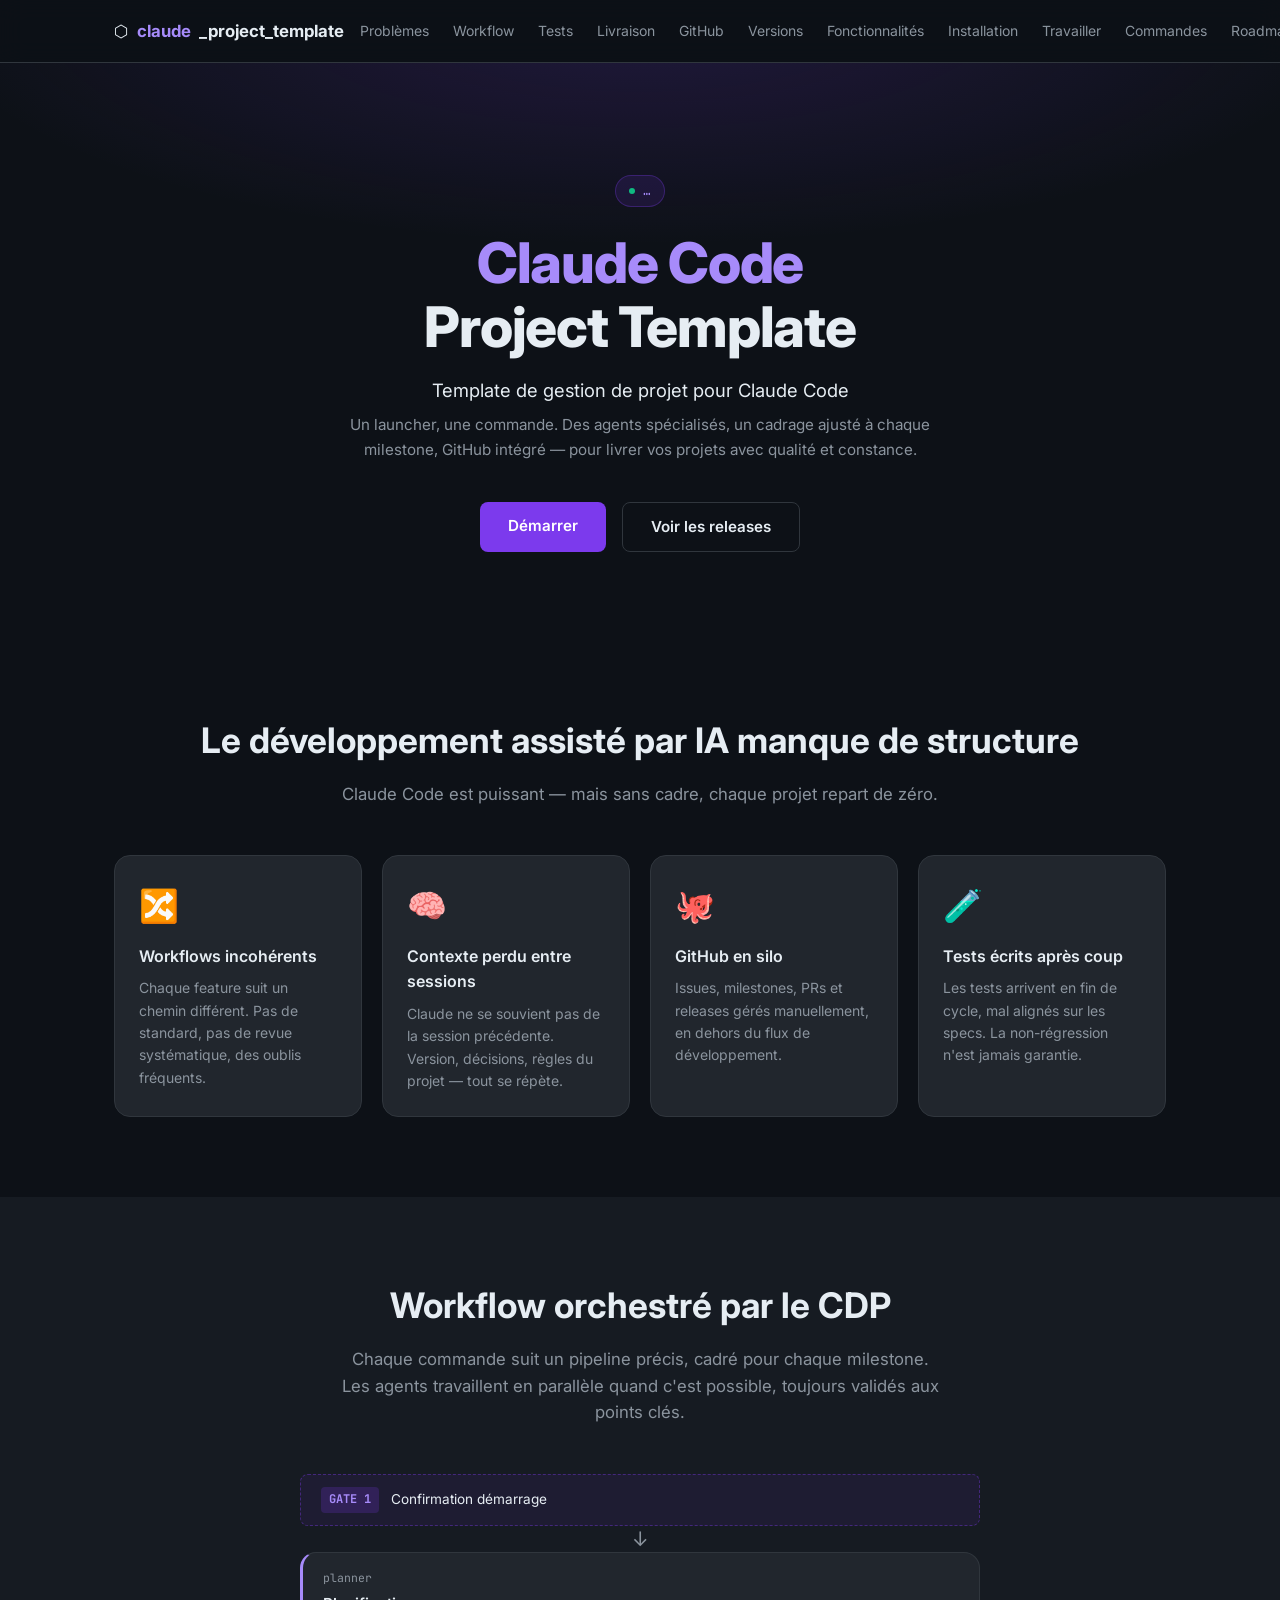
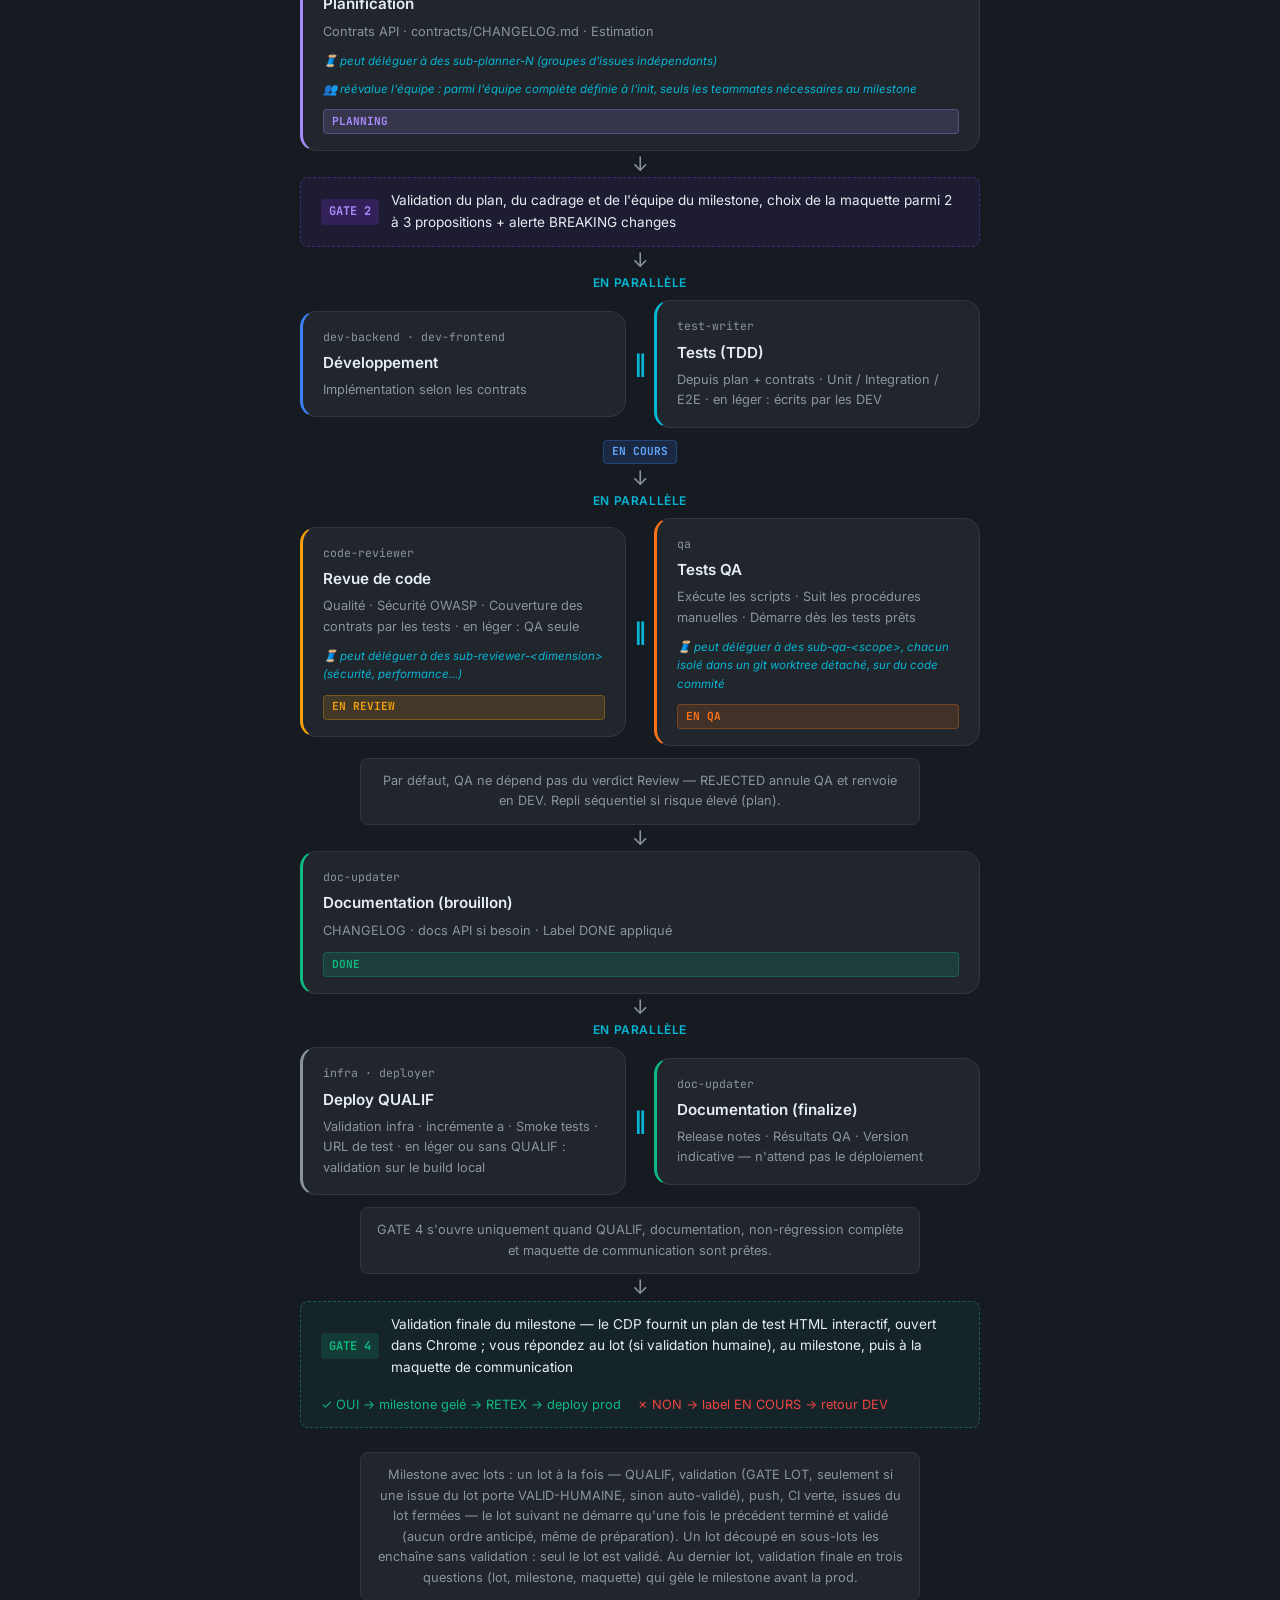
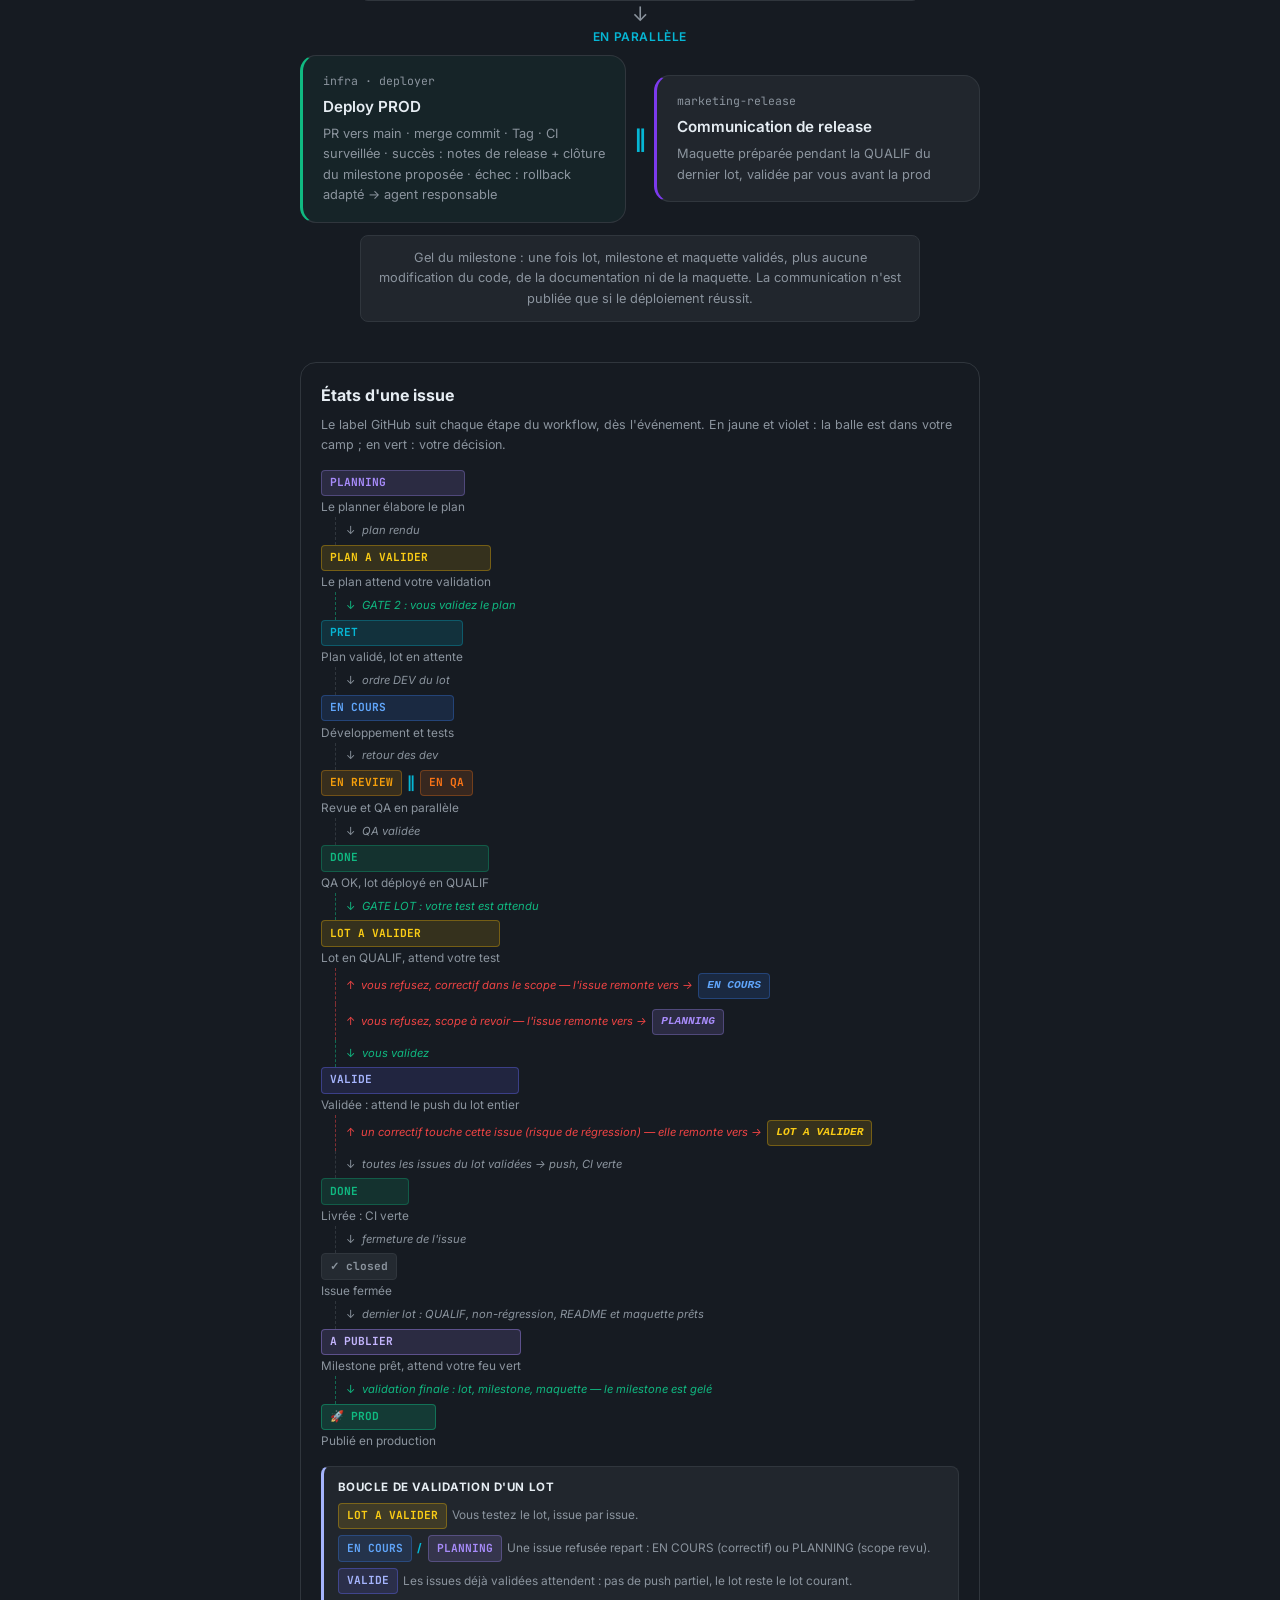
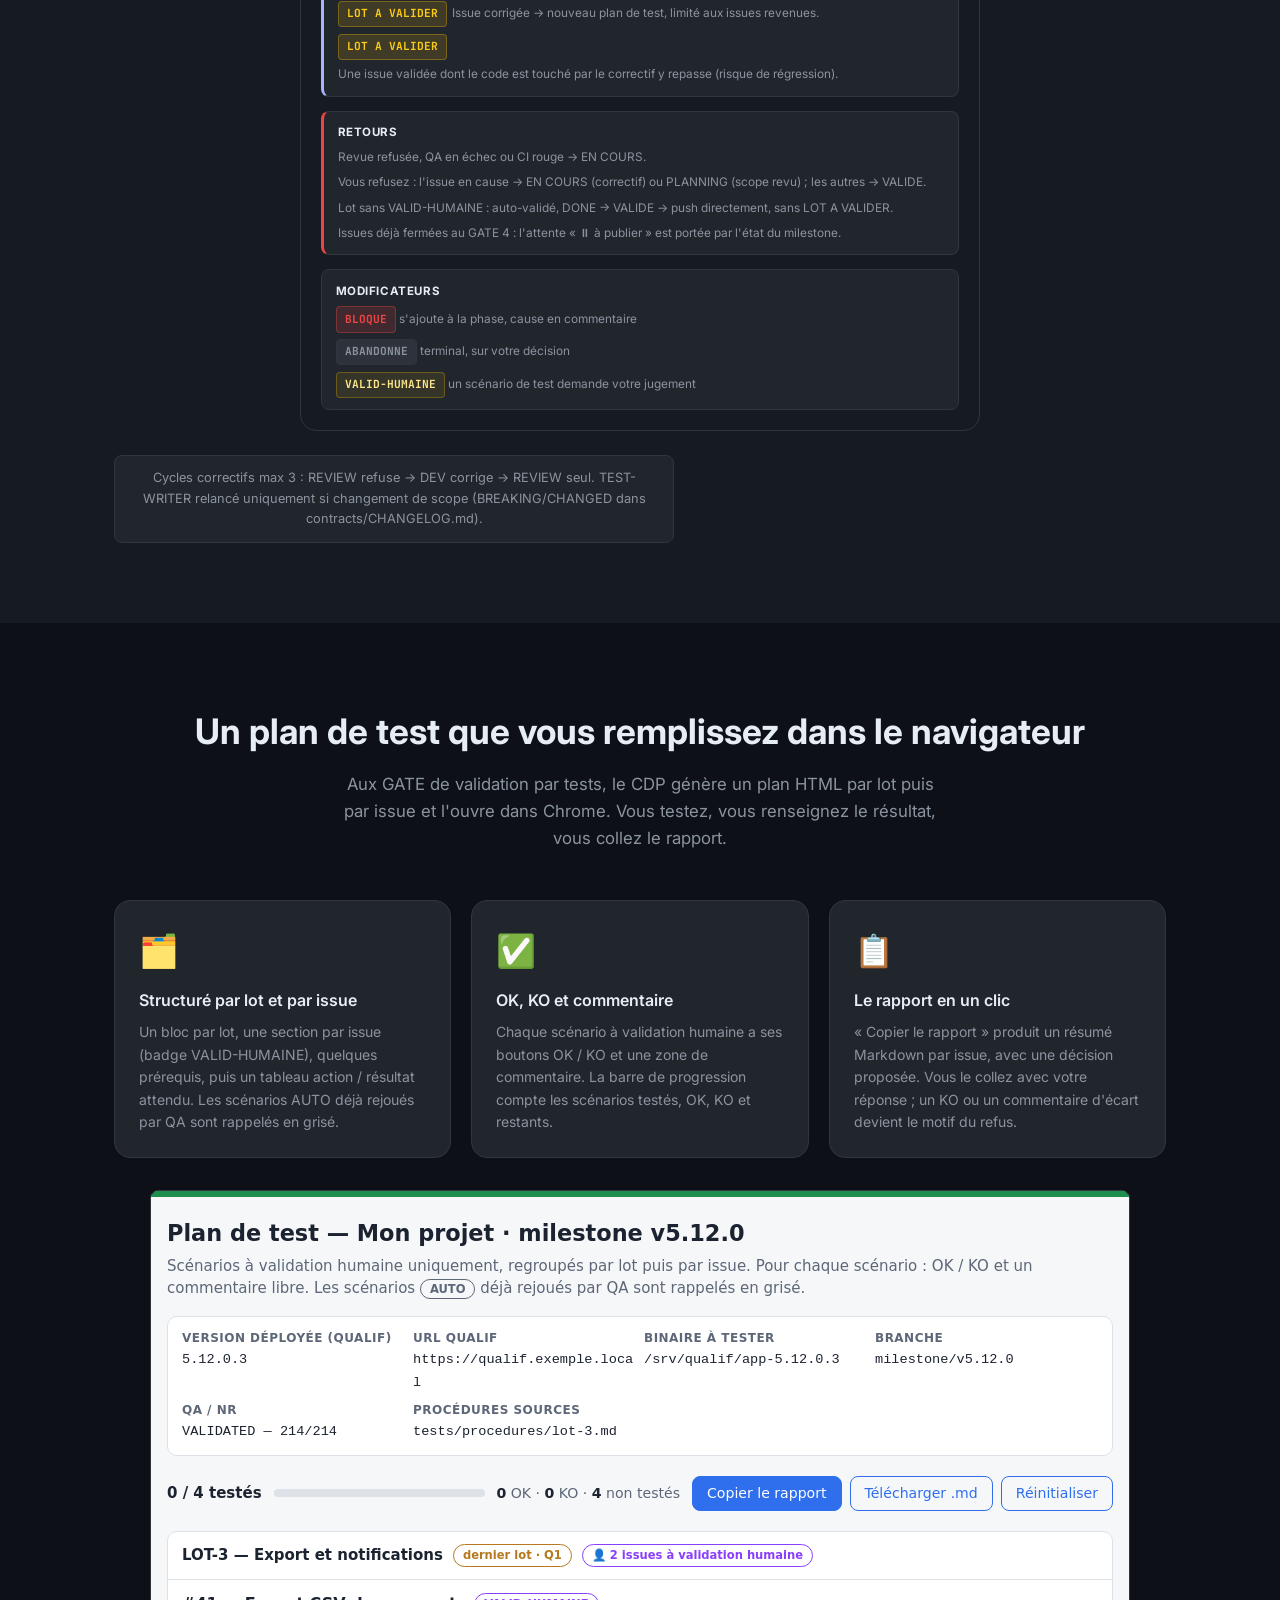
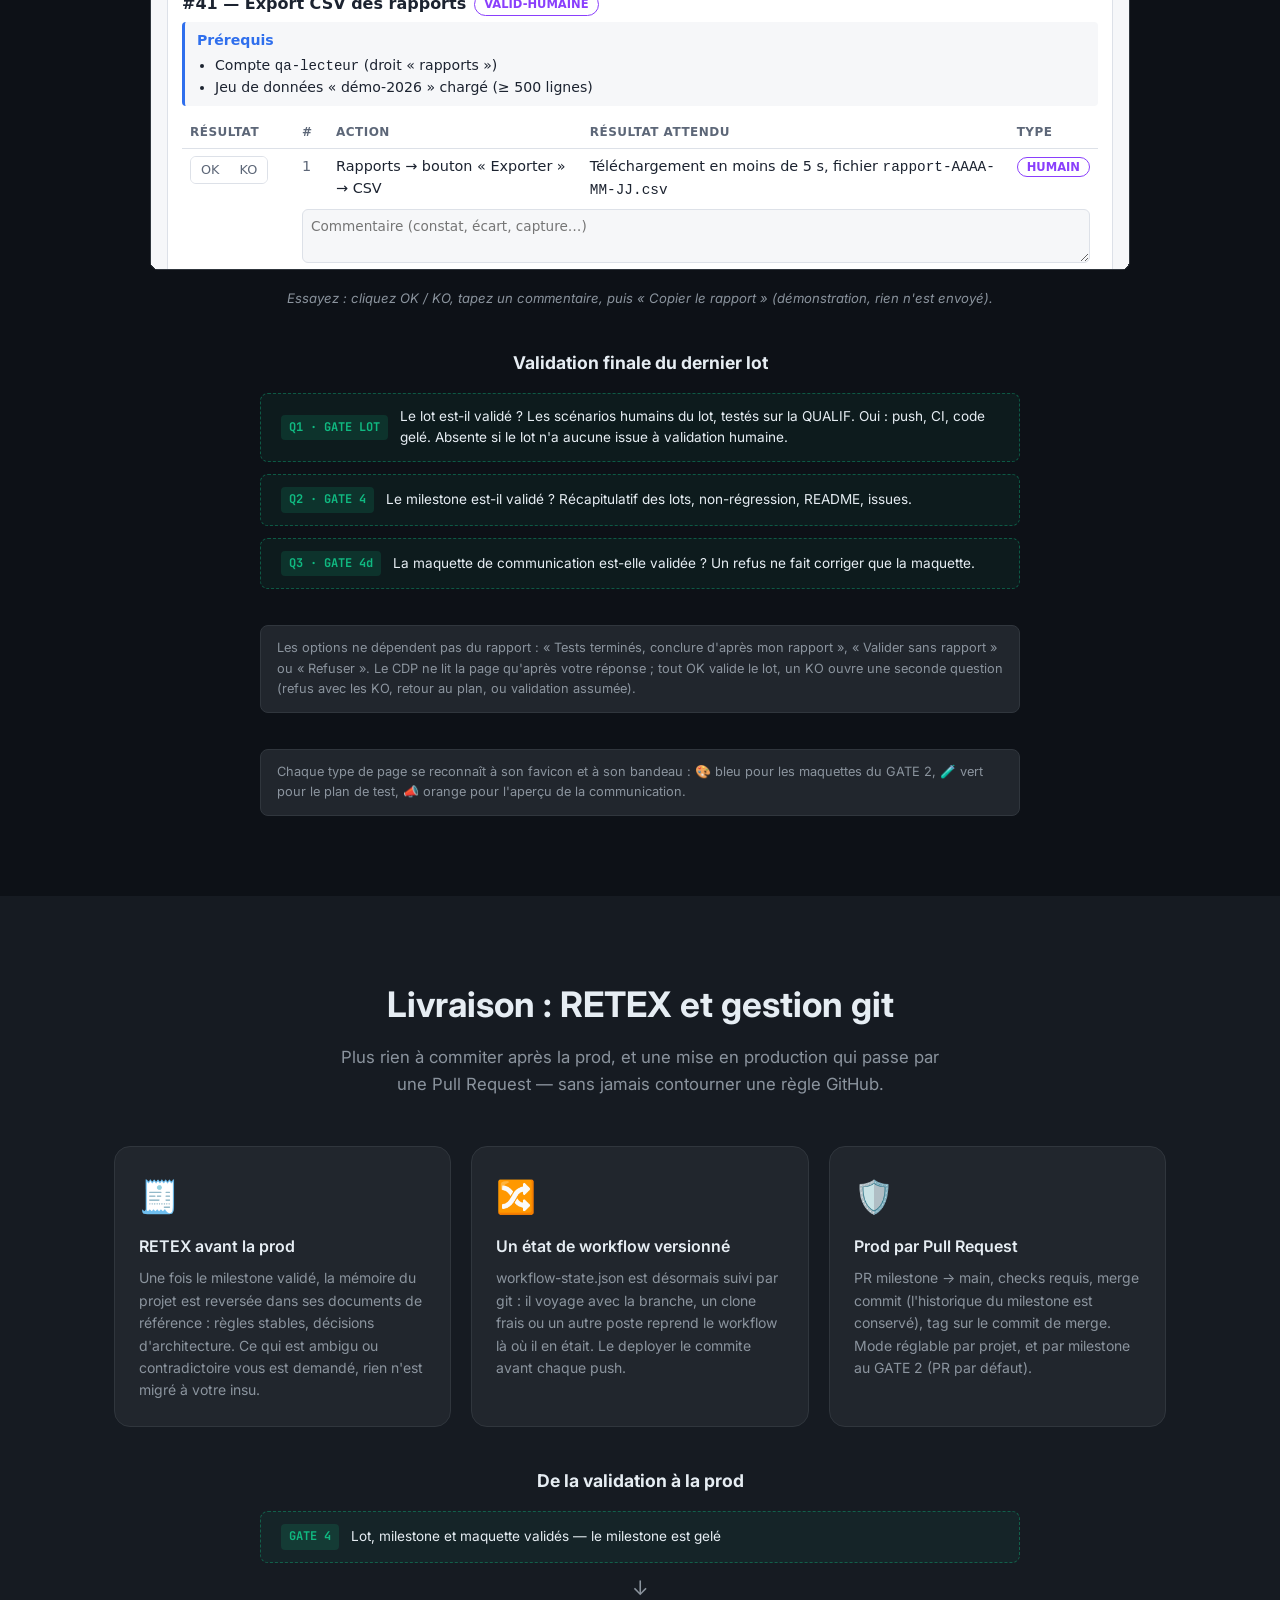
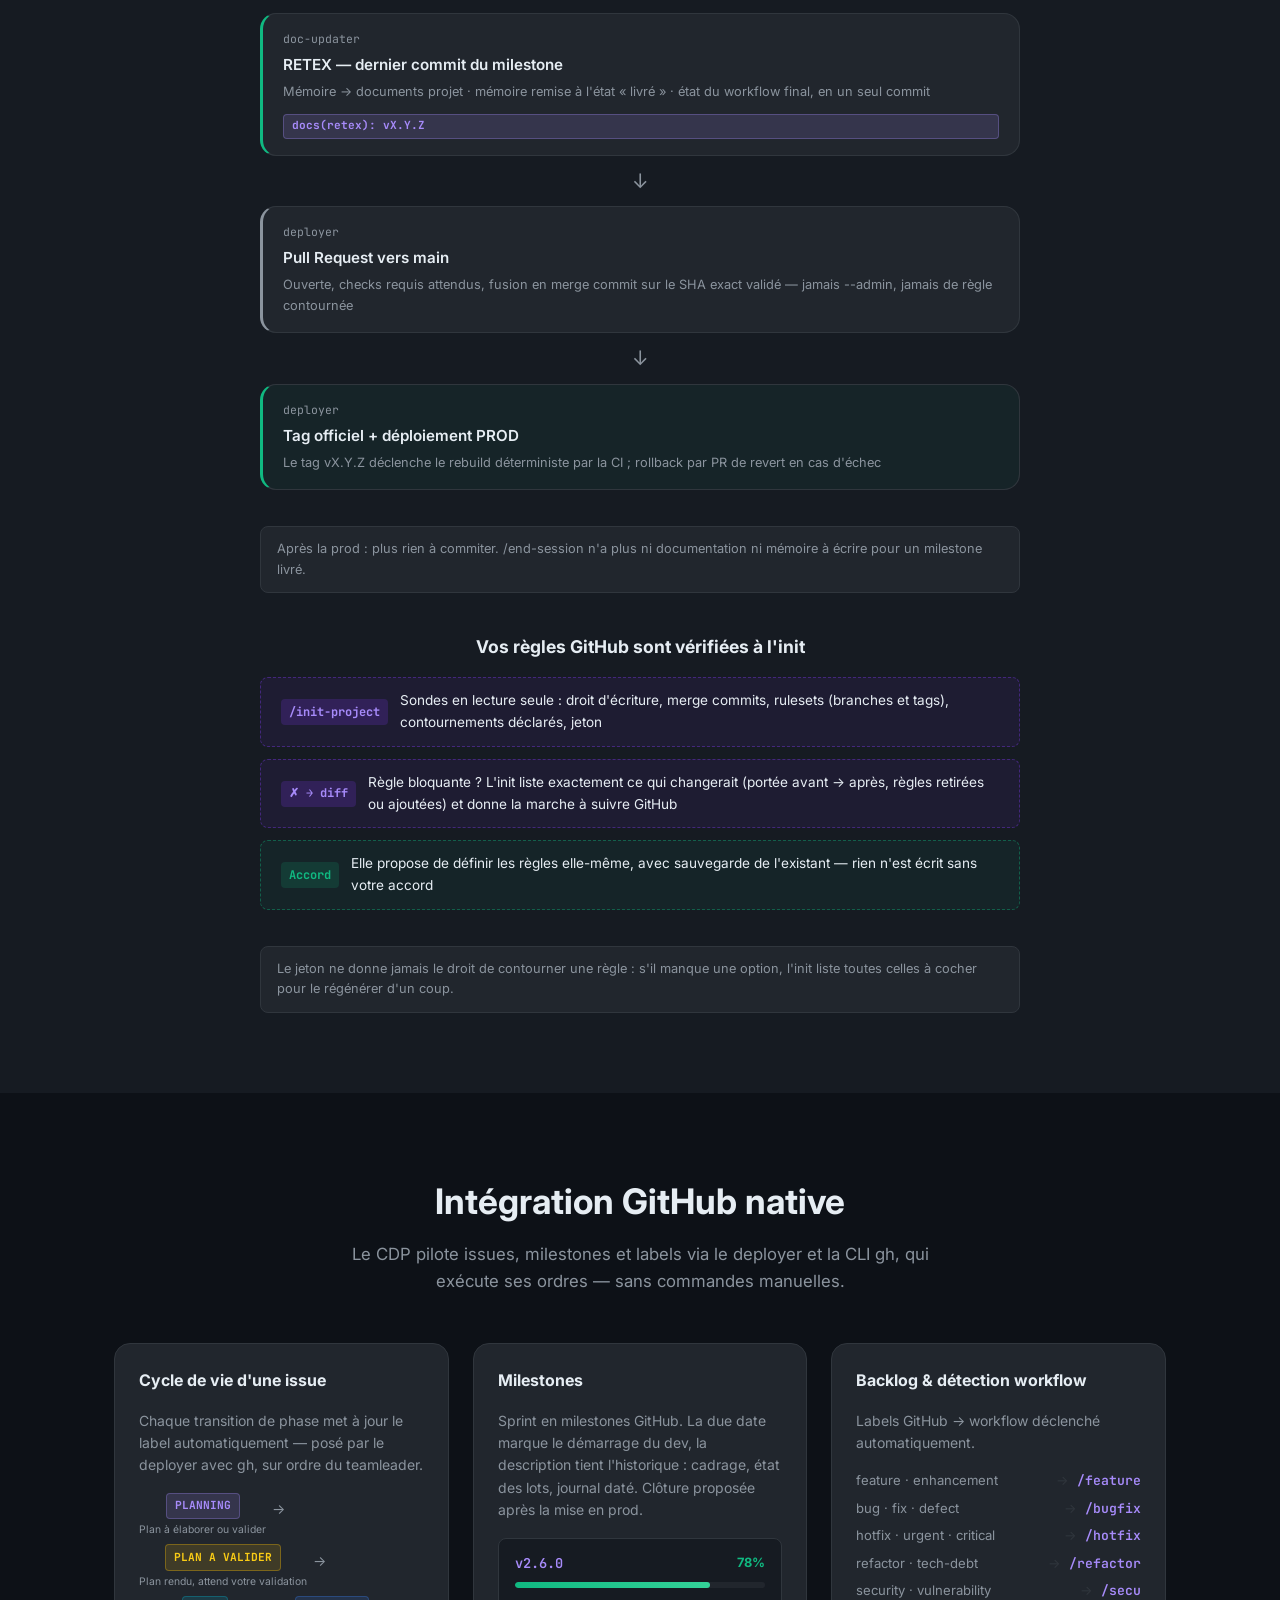
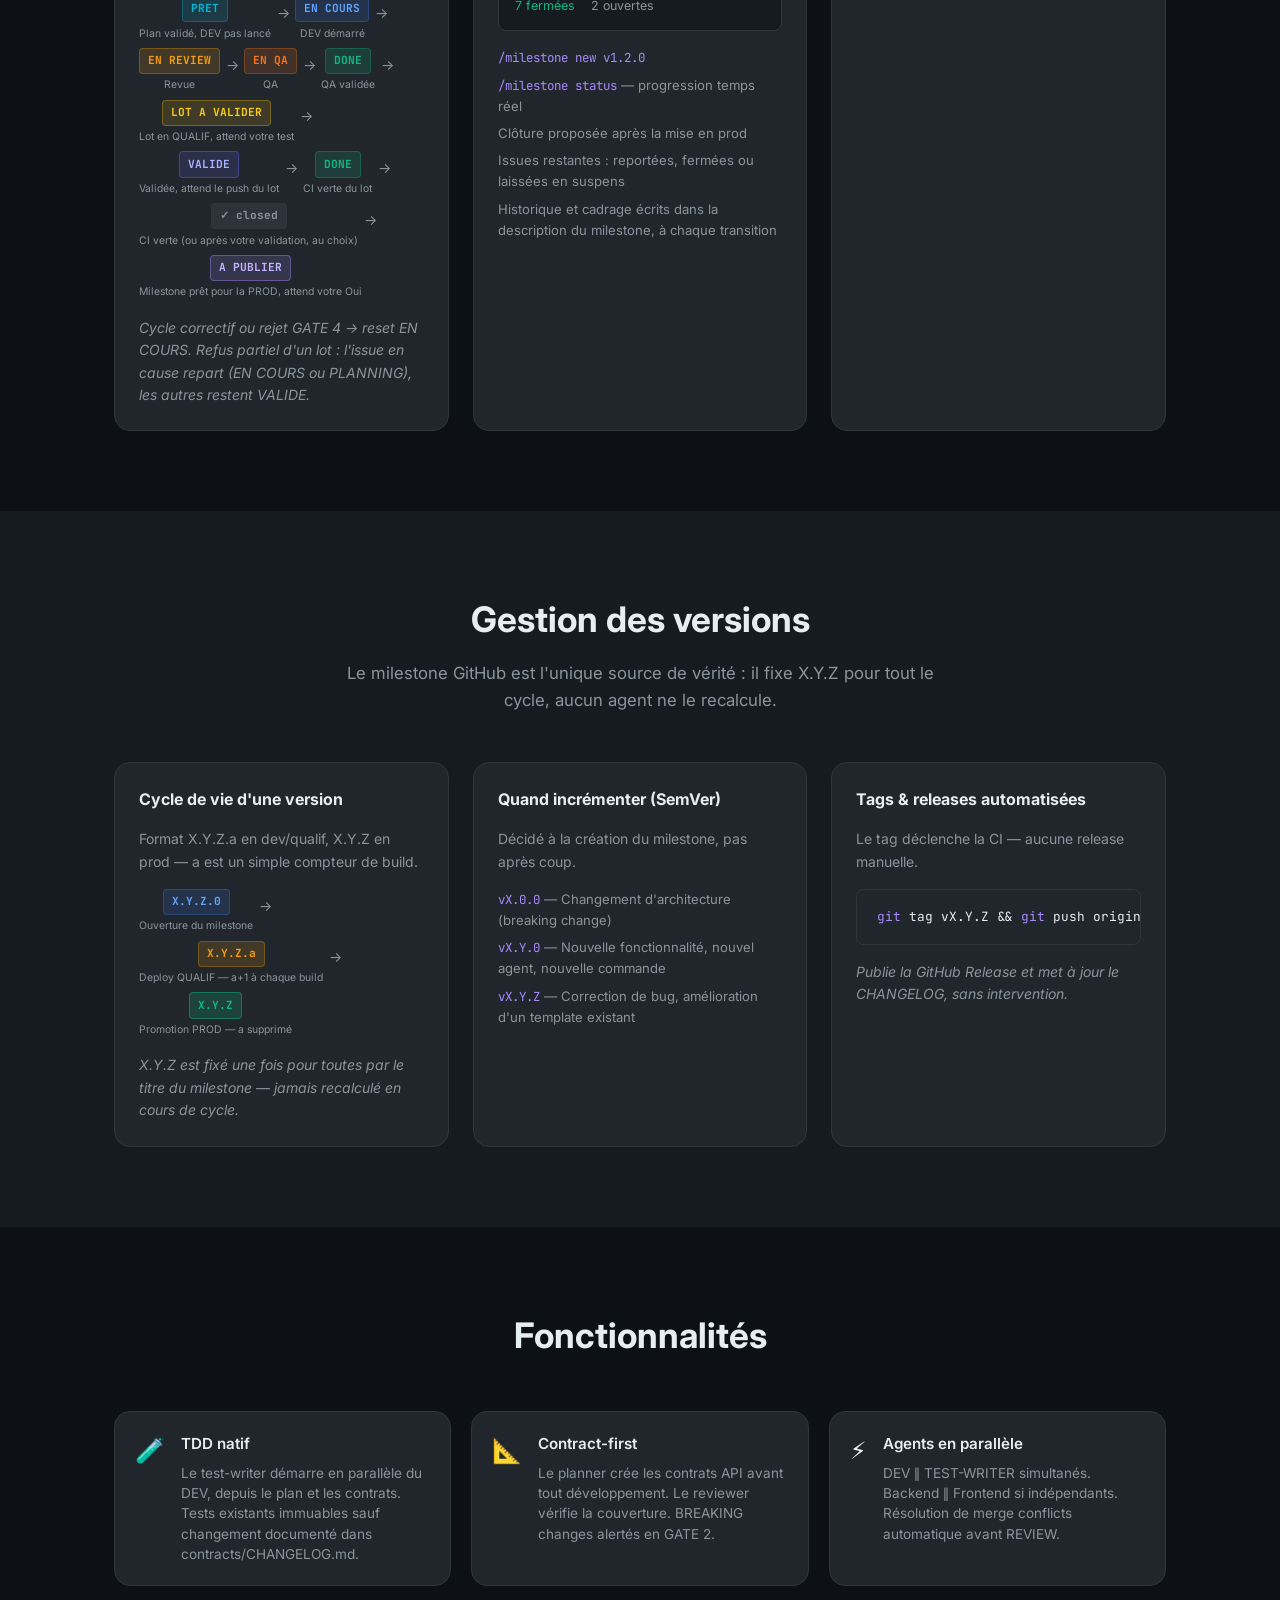
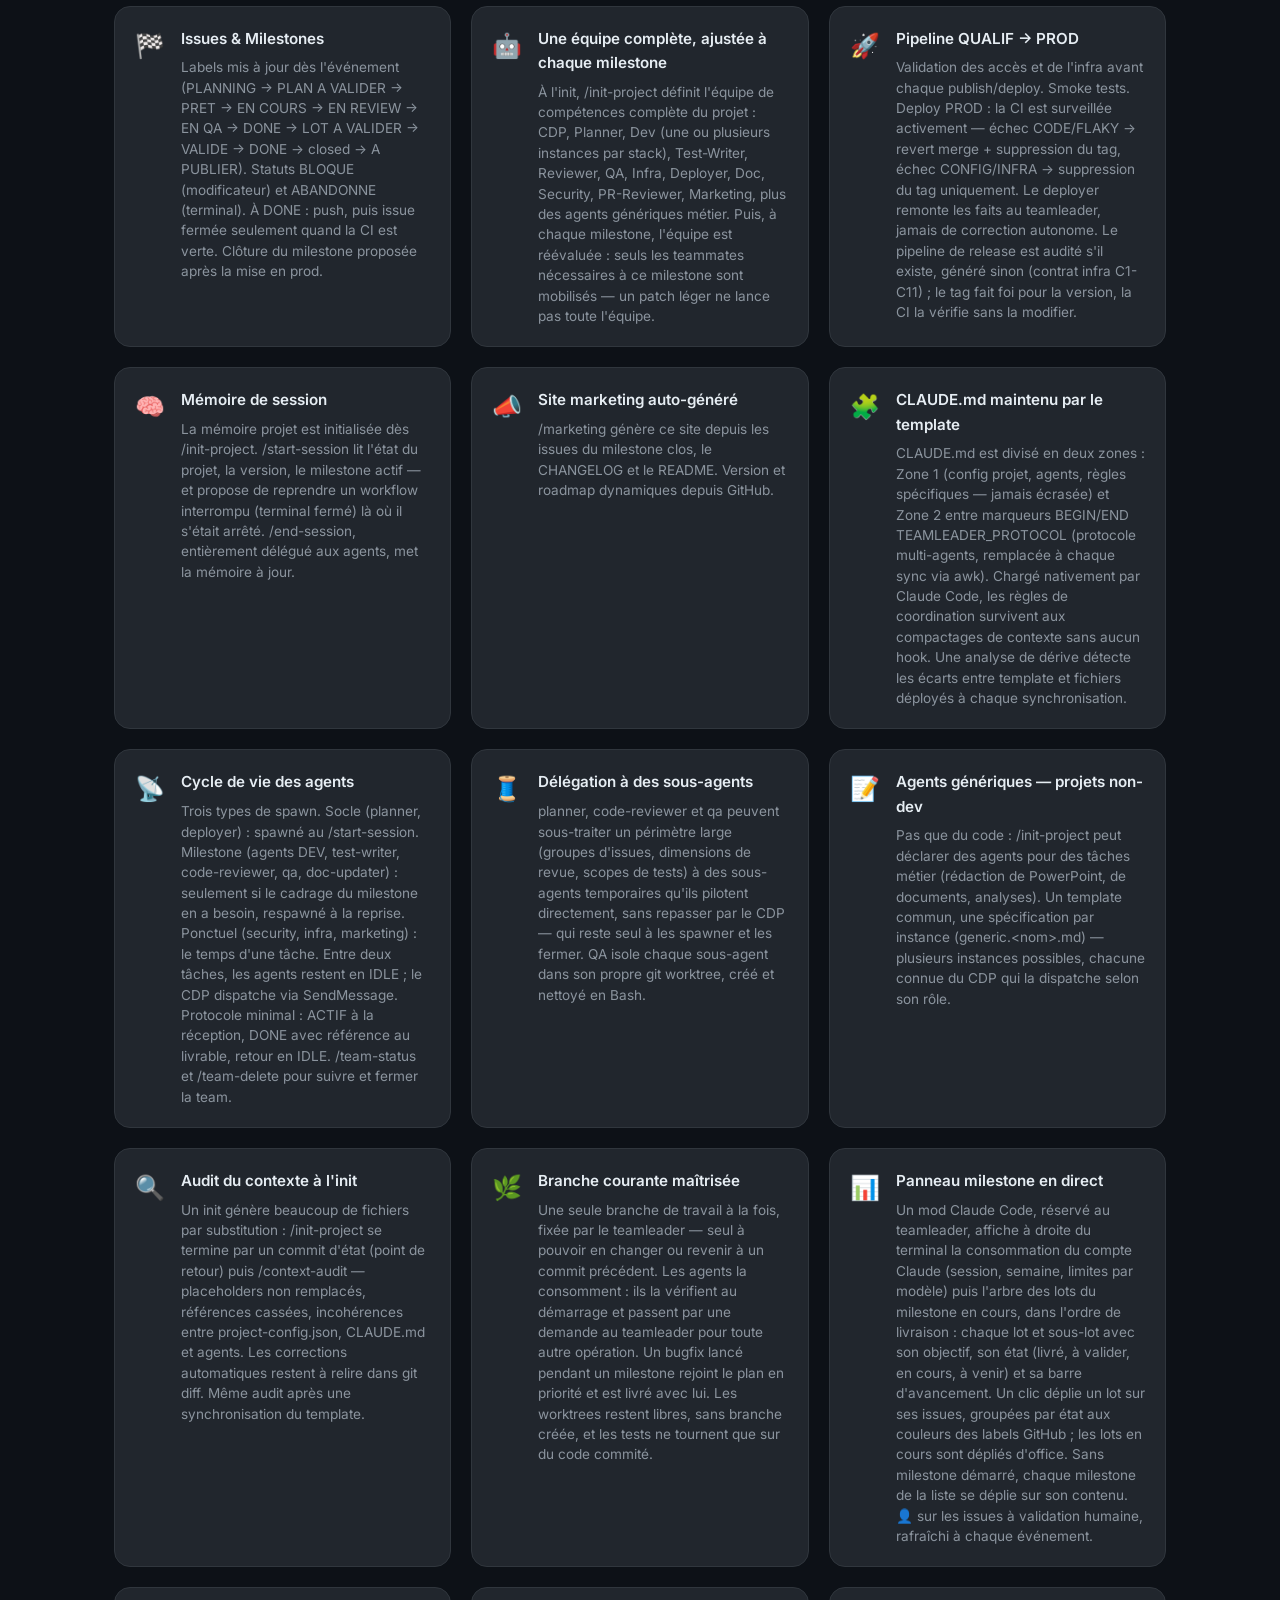
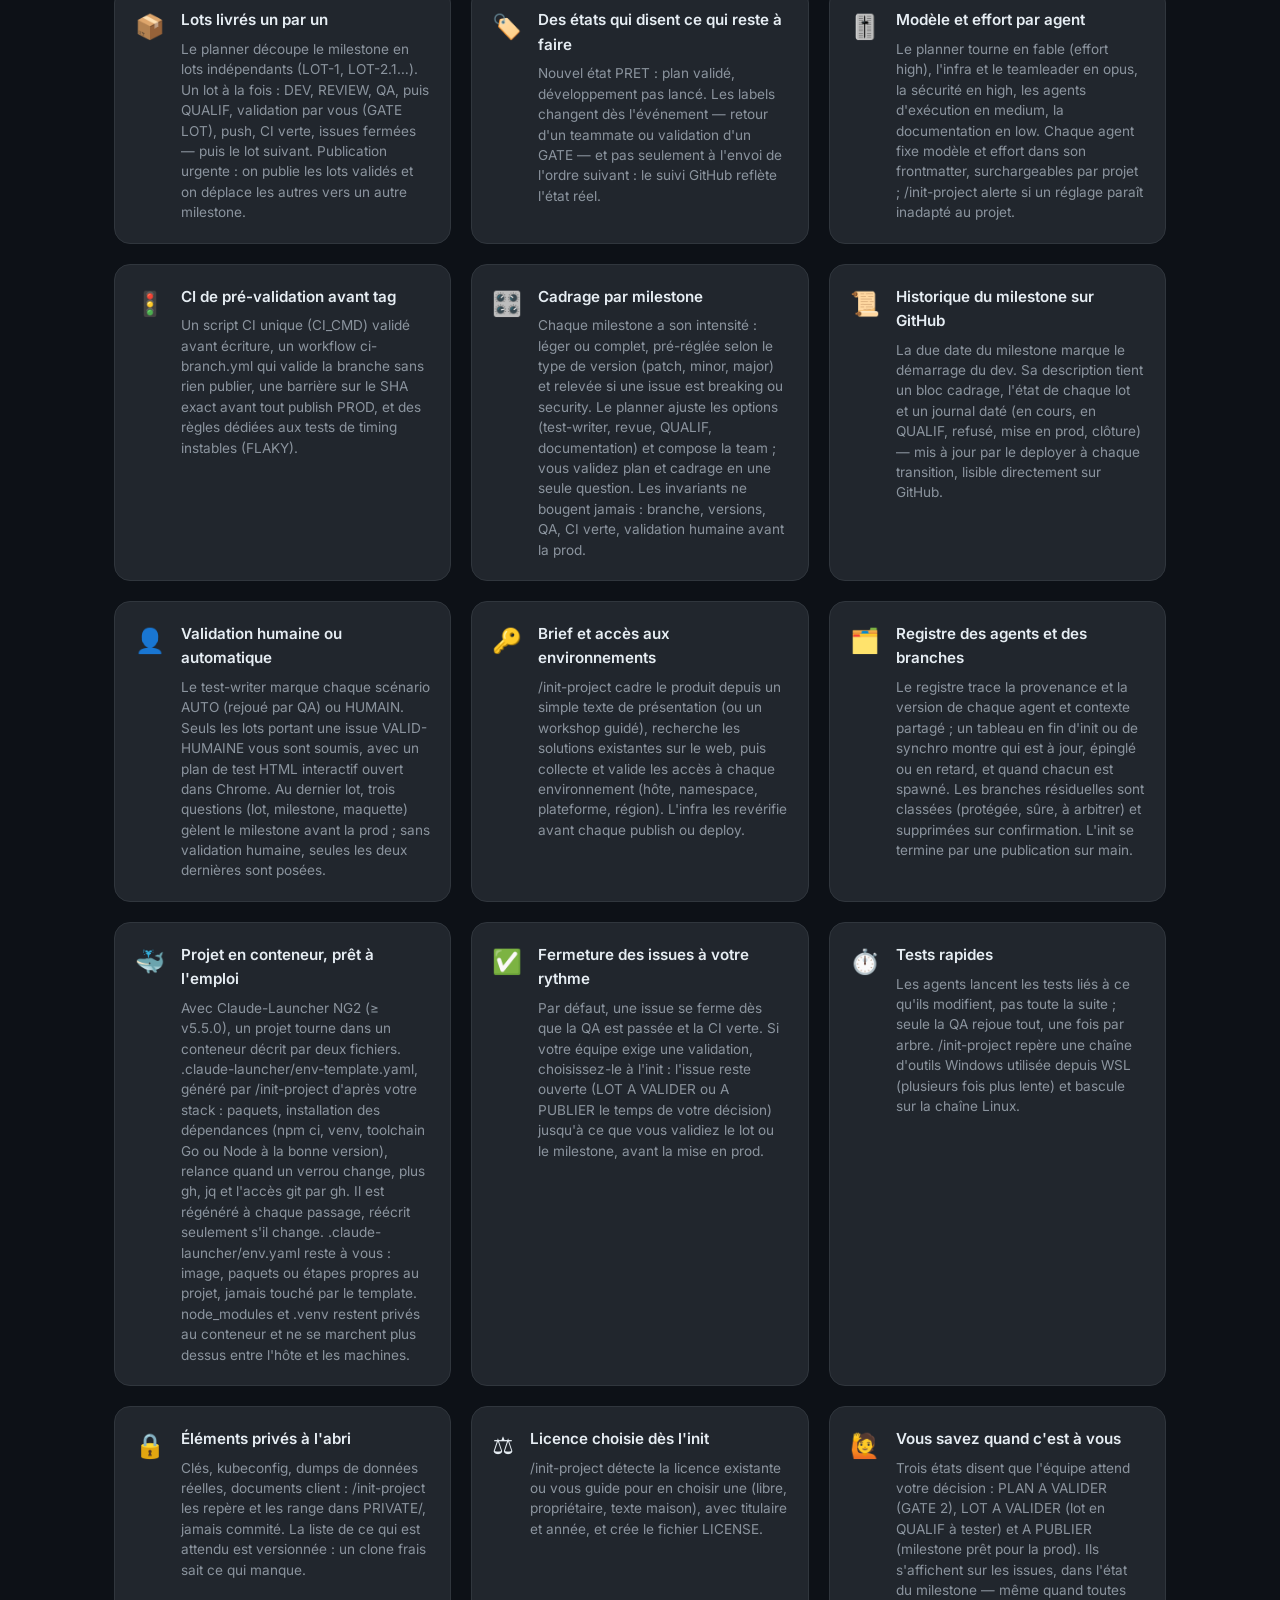
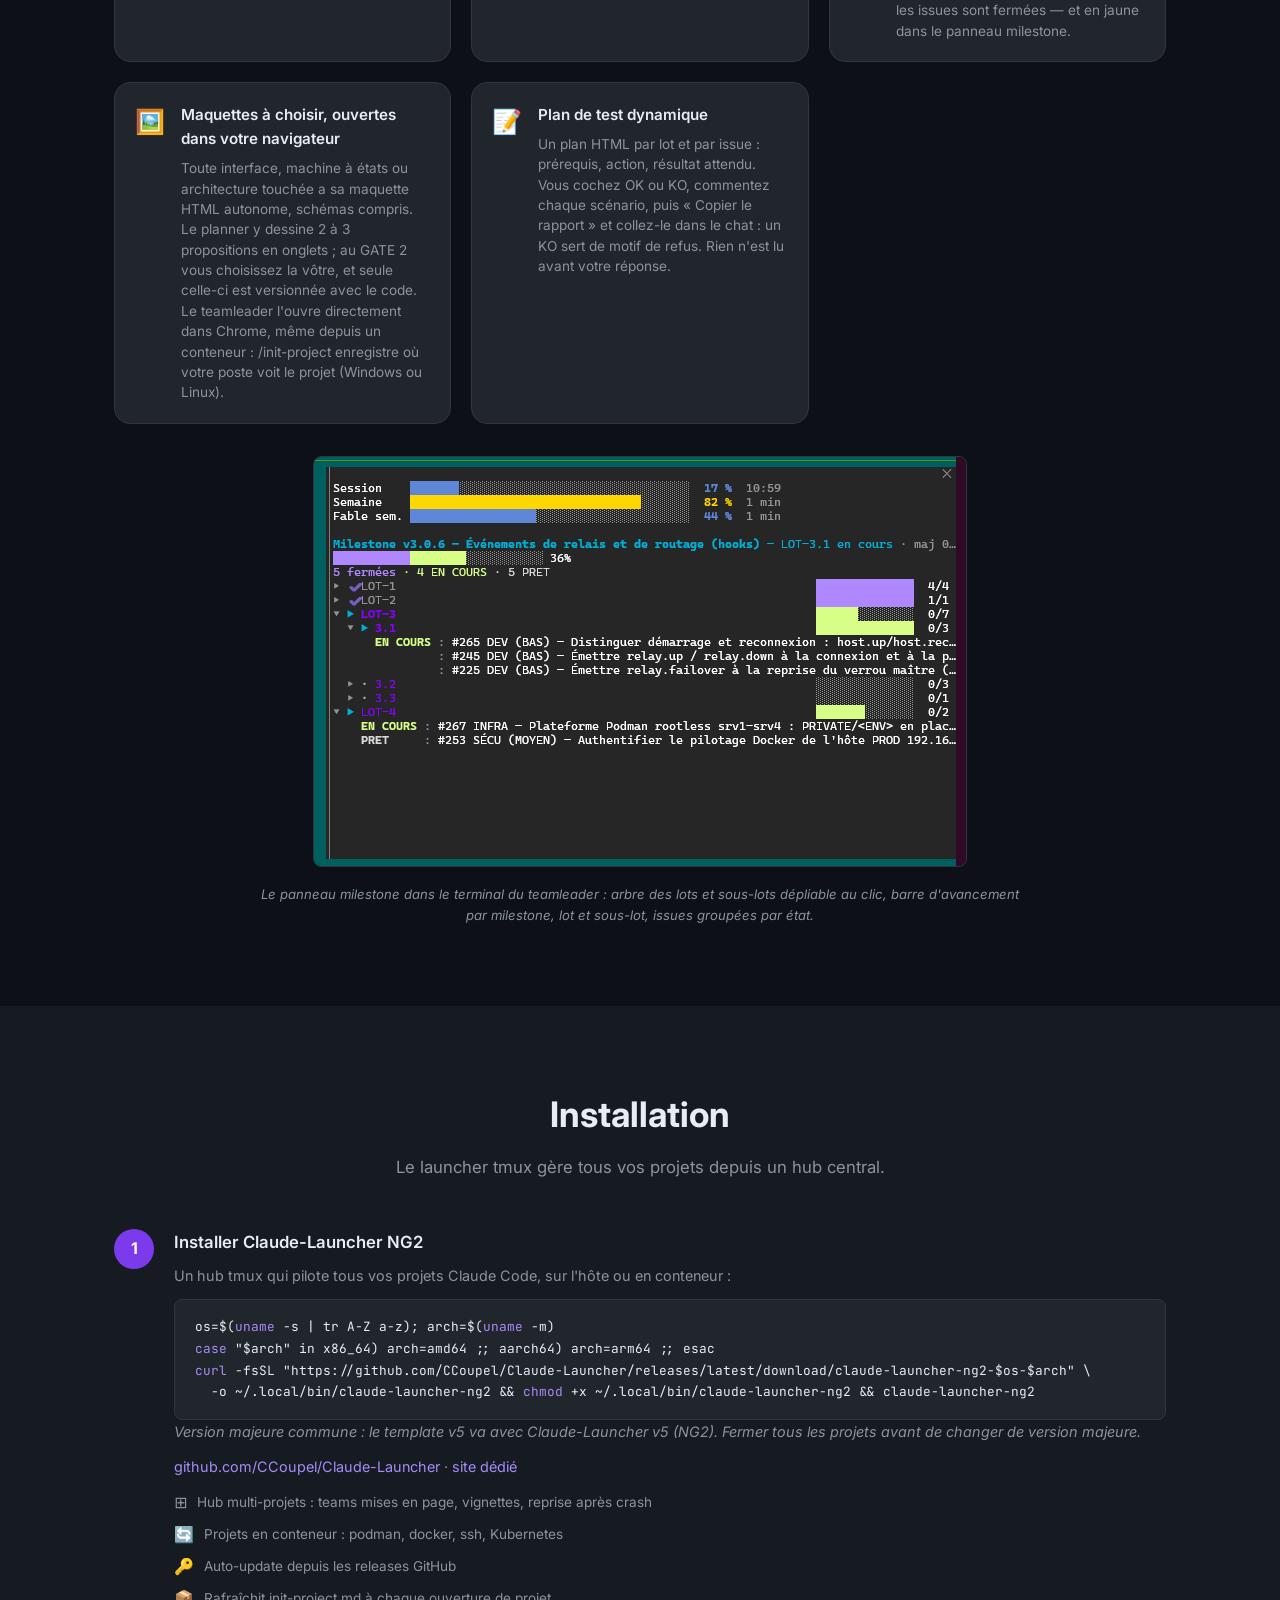
==== commit 602107c1: "feat(site): état VALIDE et boucle de retour vers EN COURS / PLANNING dans le cycle de vie des issues" ====
--- a/index.html
+++ b/index.html
@@ -223,7 +223,12 @@
         <div class="flow-state"><span class="phase-badge badge-done">DONE</span><span class="flow-desc" data-i18n="flow.s.done"></span></div>
         <div class="flow-event flow-user"><span class="flow-arrow">↓</span><span data-i18n="flow.e.ask"></span></div>
         <div class="flow-state"><span class="phase-badge badge-avalider">LOT A VALIDER</span><span class="flow-desc" data-i18n="flow.s.avalider"></span></div>
+        <div class="flow-event flow-ret"><span class="flow-arrow">↑</span><span data-i18n="flow.e.refuse1"></span><span class="phase-badge badge-encours">EN COURS</span></div>
+        <div class="flow-event flow-ret"><span class="flow-arrow">↑</span><span data-i18n="flow.e.refuse2"></span><span class="phase-badge badge-planning">PLANNING</span></div>
         <div class="flow-event flow-user"><span class="flow-arrow">↓</span><span data-i18n="flow.e.ok"></span></div>
+        <div class="flow-state"><span class="phase-badge badge-valide">VALIDE</span><span class="flow-desc" data-i18n="flow.s.valide"></span></div>
+        <div class="flow-event flow-ret"><span class="flow-arrow">↑</span><span data-i18n="flow.e.regress"></span><span class="phase-badge badge-avalider">LOT A VALIDER</span></div>
+        <div class="flow-event"><span class="flow-arrow">↓</span><span data-i18n="flow.e.lotok"></span></div>
         <div class="flow-state"><span class="phase-badge badge-done">DONE</span><span class="flow-desc" data-i18n="flow.s.done2"></span></div>
         <div class="flow-event"><span class="flow-arrow">↓</span><span data-i18n="flow.e.ci"></span></div>
         <div class="flow-state"><span class="phase-badge badge-closed">✓ closed</span><span class="flow-desc" data-i18n="flow.s.closed"></span></div>
@@ -231,6 +236,14 @@
         <div class="flow-state"><span class="phase-badge badge-apublier">A PUBLIER</span><span class="flow-desc" data-i18n="flow.s.apublier"></span></div>
         <div class="flow-event flow-user"><span class="flow-arrow">↓</span><span data-i18n="flow.e.gate4"></span></div>
         <div class="flow-state"><span class="phase-badge badge-prod">🚀 PROD</span><span class="flow-desc" data-i18n="flow.s.prod"></span></div>
+      </div>
+      <div class="flow-box flow-loop">
+        <div class="flow-box-title" data-i18n="flow.loop.title"></div>
+        <p><span class="phase-badge badge-avalider">LOT A VALIDER</span> <span data-i18n="flow.loop.1"></span></p>
+        <p><span class="phase-badge badge-encours">EN COURS</span> <span class="flow-par">/</span> <span class="phase-badge badge-planning">PLANNING</span> <span data-i18n="flow.loop.2"></span></p>
+        <p><span class="phase-badge badge-valide">VALIDE</span> <span data-i18n="flow.loop.3"></span></p>
+        <p><span class="phase-badge badge-avalider">LOT A VALIDER</span> <span data-i18n="flow.loop.4"></span></p>
+        <p><span class="phase-badge badge-avalider">LOT A VALIDER</span> <span data-i18n="flow.loop.5"></span></p>
       </div>
       <div class="flow-box flow-back">
         <div class="flow-box-title" data-i18n="flow.back.title"></div>
@@ -336,6 +349,10 @@
           <div class="label-step"><span class="phase-badge badge-done">DONE</span><span class="label-step-desc" data-i18n="github.l5"></span></div>
           <div class="label-arrow">→</div>
           <div class="label-step"><span class="phase-badge badge-avalider">LOT A VALIDER</span><span class="label-step-desc" data-i18n="github.lv"></span></div>
+          <div class="label-arrow">→</div>
+          <div class="label-step"><span class="phase-badge badge-valide">VALIDE</span><span class="label-step-desc" data-i18n="github.lvalide"></span></div>
+          <div class="label-arrow">→</div>
+          <div class="label-step"><span class="phase-badge badge-done">DONE</span><span class="label-step-desc" data-i18n="github.l5b"></span></div>
           <div class="label-arrow">→</div>
           <div class="label-step"><span class="phase-badge badge-closed">✓ closed</span><span class="label-step-desc" data-i18n="github.l6"></span></div>
           <div class="label-arrow">→</div>
--- a/assets/style.css
+++ b/assets/style.css
@@ -197,6 +197,7 @@
 .badge-qa       { background: rgba(249,115,22,.15); color: var(--orange); border: 1px solid rgba(249,115,22,.3); }
 .badge-avalider { background: rgba(234,179,8,.15); color: #facc15; border: 1px solid rgba(234,179,8,.35); }
 .badge-apublier { background: rgba(167,139,250,.15); color: #c4b5fd; border: 1px solid rgba(167,139,250,.4); }
+.badge-valide   { background: rgba(99,102,241,.15); color: #a5b4fc; border: 1px solid rgba(99,102,241,.4); }
 .badge-done     { background: rgba(16,185,129,.15); color: var(--green); border: 1px solid rgba(16,185,129,.3); }
 .badge-closed   { background: rgba(139,148,158,.12); color: var(--muted); border: 1px solid var(--border); }
 .badge-dev      { background: rgba(59,130,246,.15); color: #60a5fa; border: 1px solid rgba(59,130,246,.3); }
@@ -329,6 +330,9 @@
 .flow-box p { font-size: .74rem; color: var(--muted); }
 .flow-box-title { font-size: .72rem; font-weight: 700; text-transform: uppercase; letter-spacing: .05em; color: var(--text); }
 .flow-back { border-left: 3px solid var(--red); }
+.flow-event.flow-ret { color: var(--red); border-left-color: rgba(239,68,68,.5); flex-wrap: wrap; gap: .35rem; }
+.flow-loop { border-left: 3px solid #a5b4fc; }
+.flow-loop p { display: flex; flex-wrap: wrap; align-items: center; gap: .35rem; }
 .badge-bloque    { background: rgba(239,68,68,.15); color: var(--red); border: 1px solid rgba(239,68,68,.35); }
 .badge-abandonne { background: rgba(139,148,158,.12); color: var(--muted); border: 1px solid var(--border); }
 .badge-human     { background: rgba(234,179,8,.10); color: #fde68a; border: 1px solid rgba(234,179,8,.3); }
